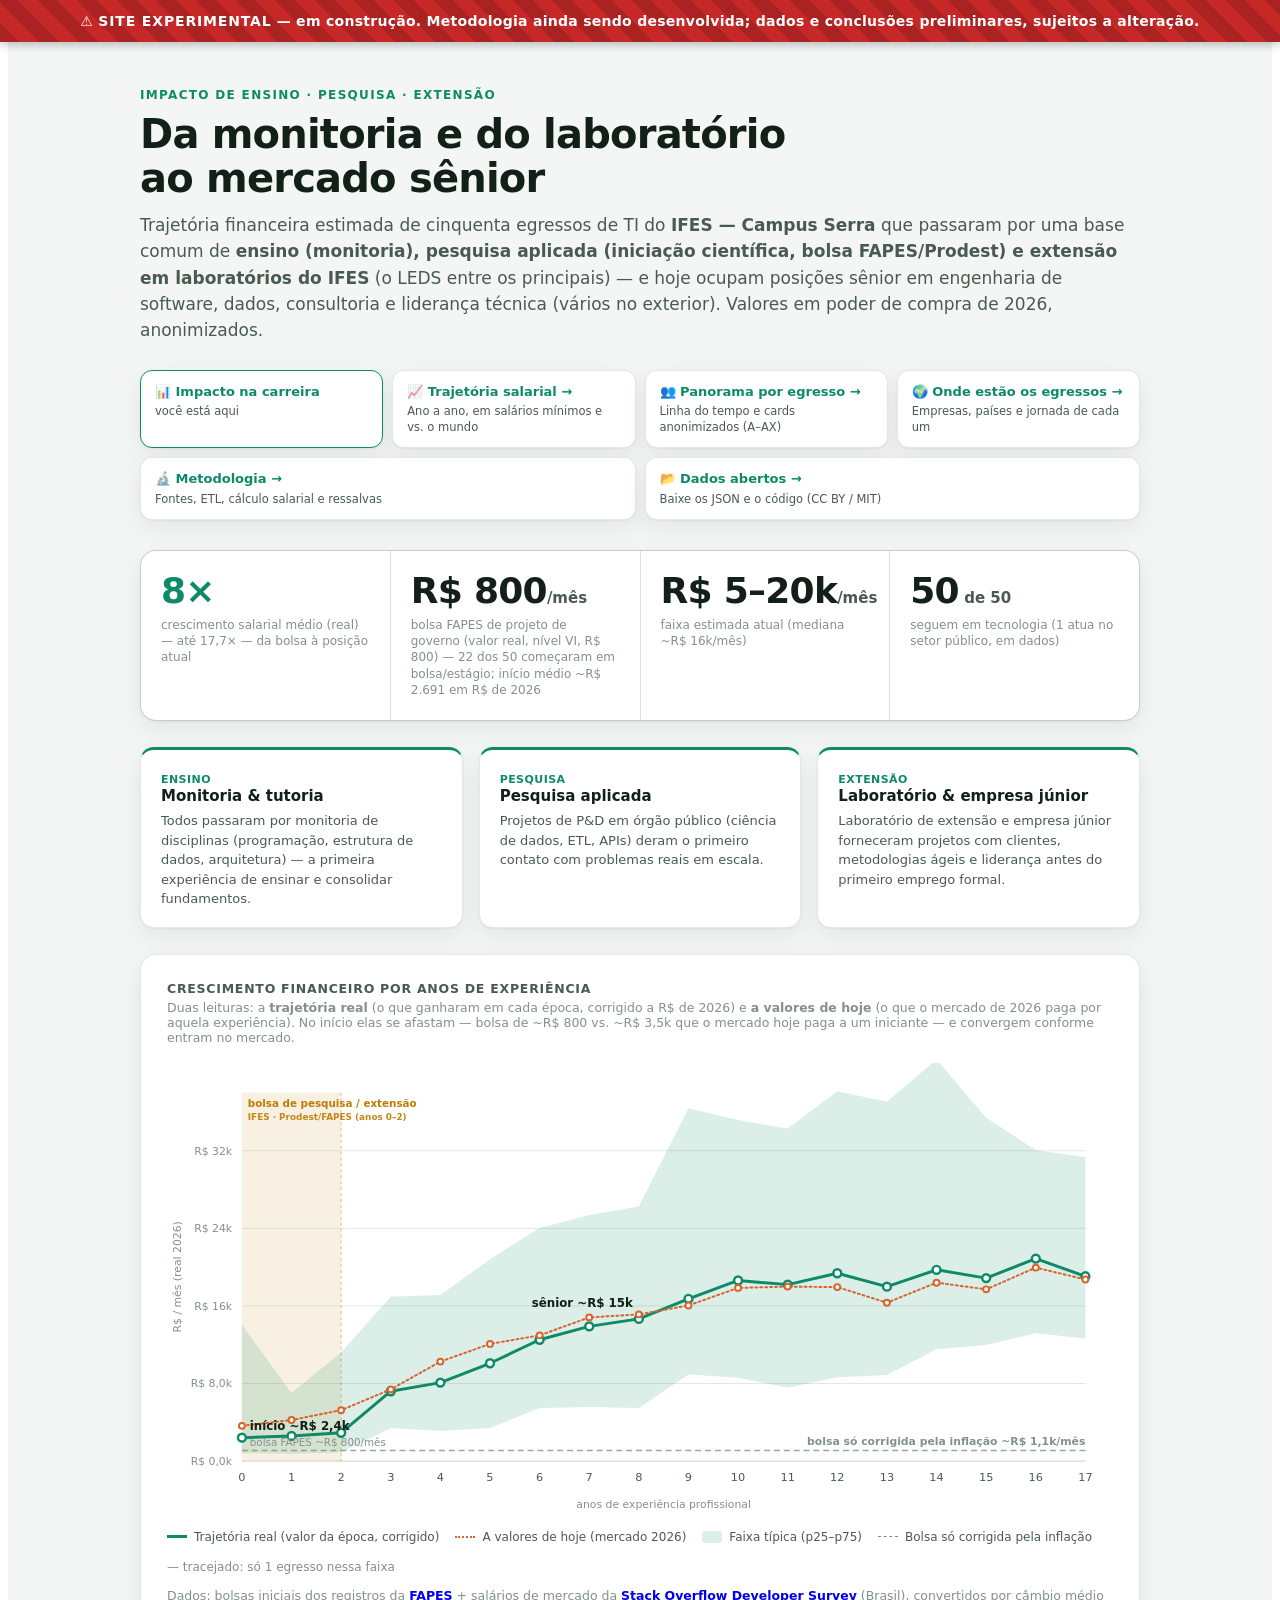
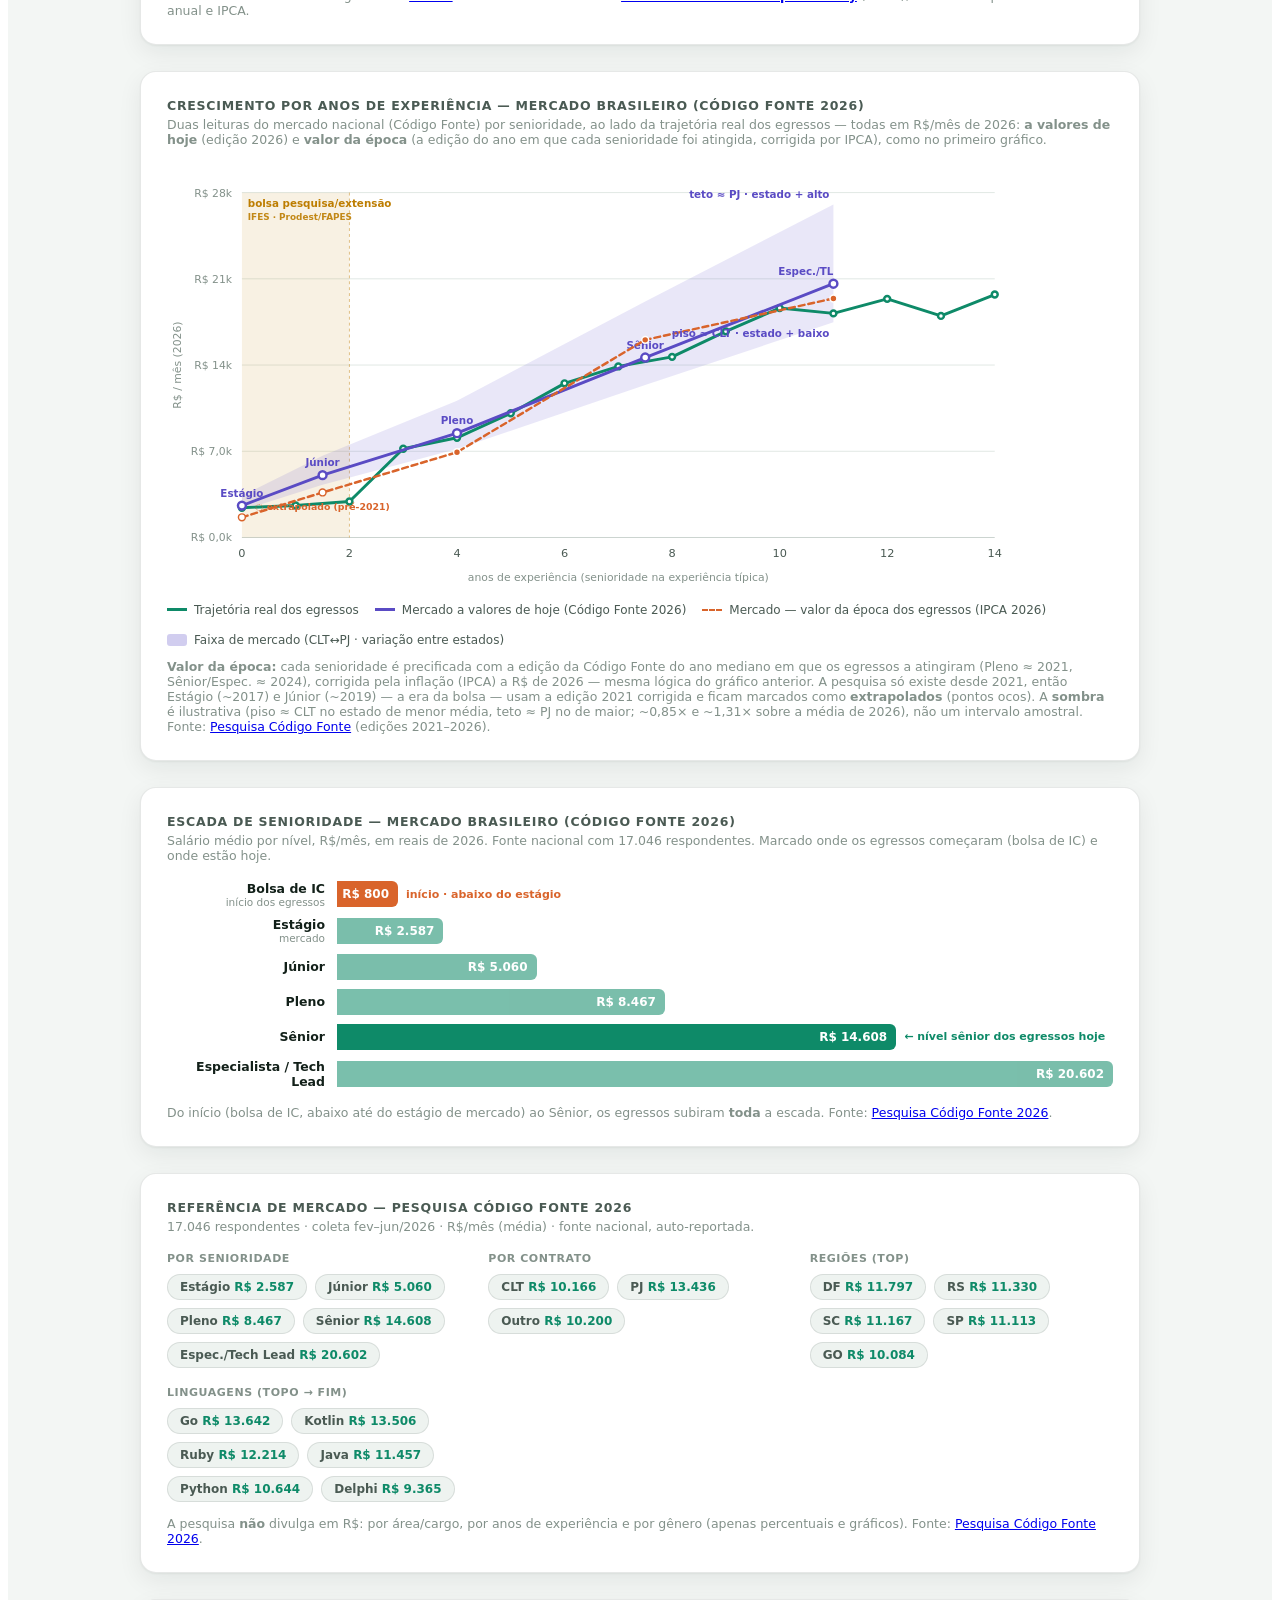
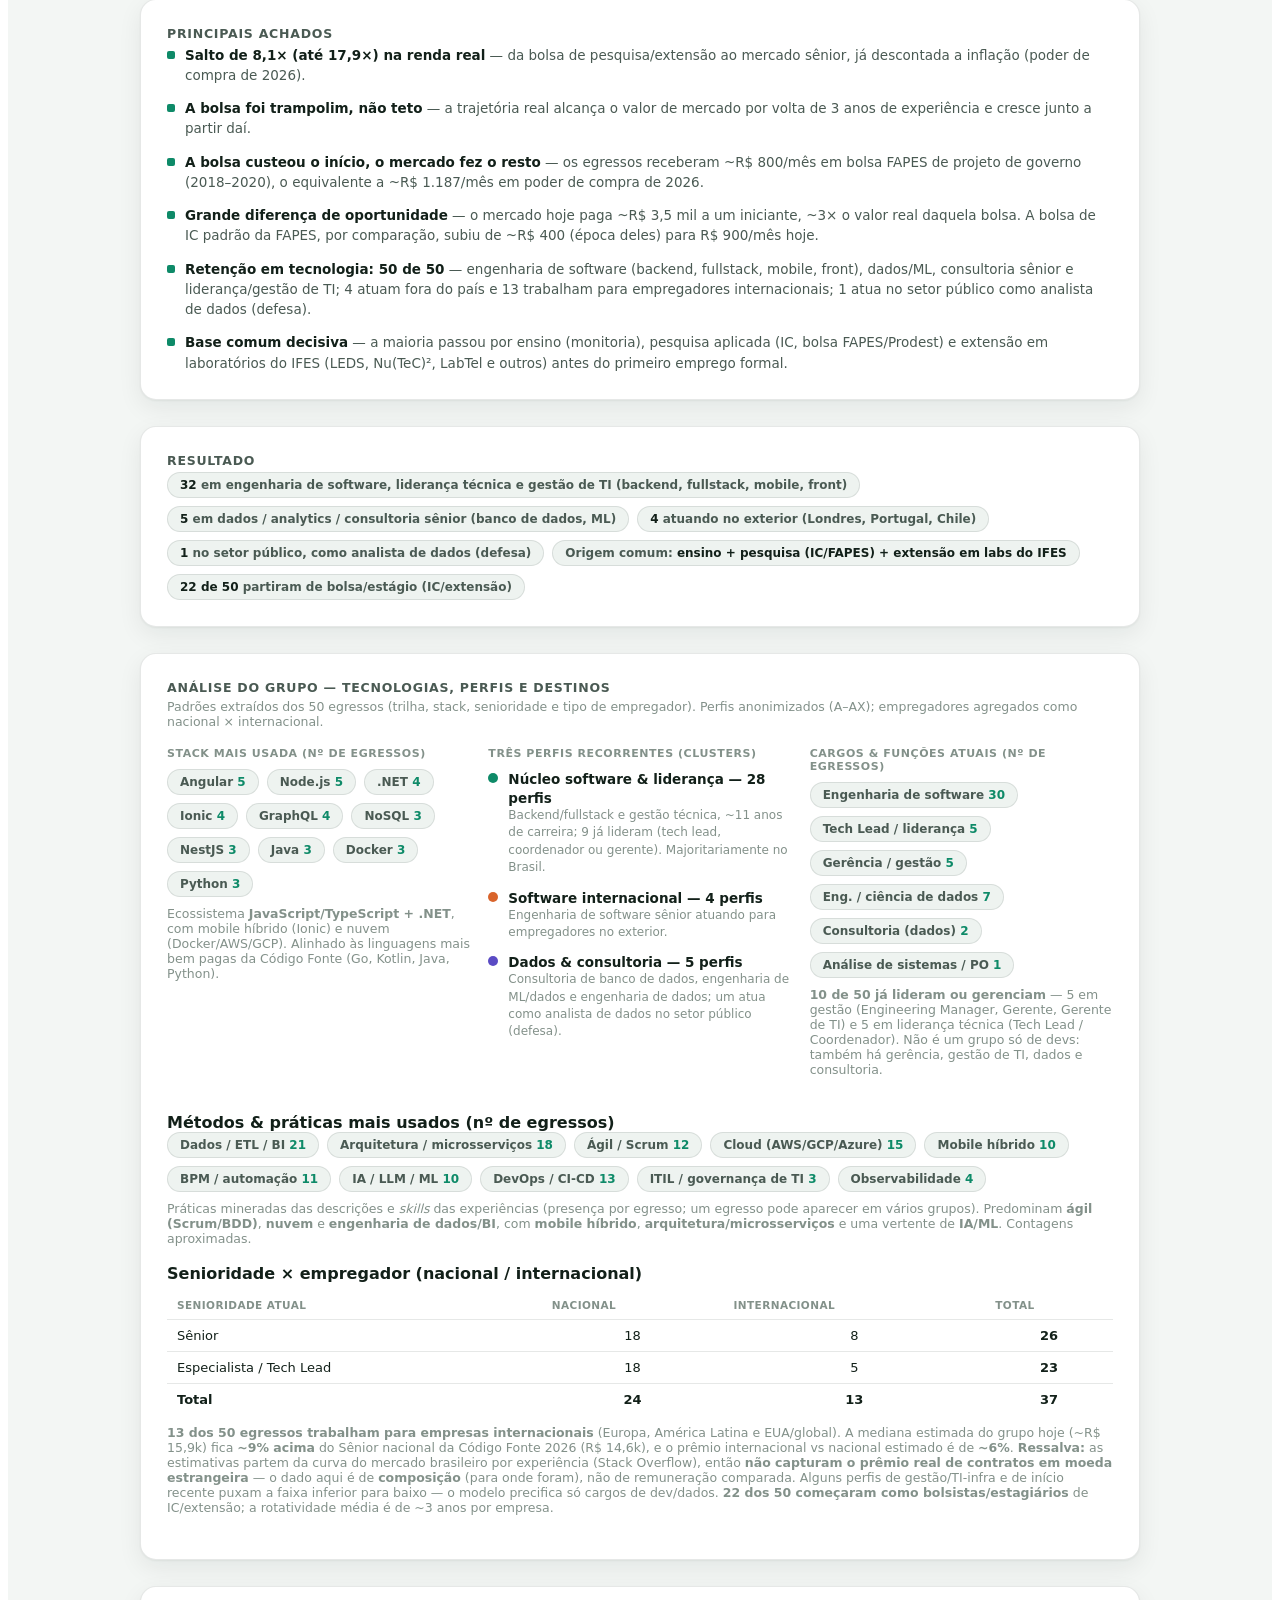
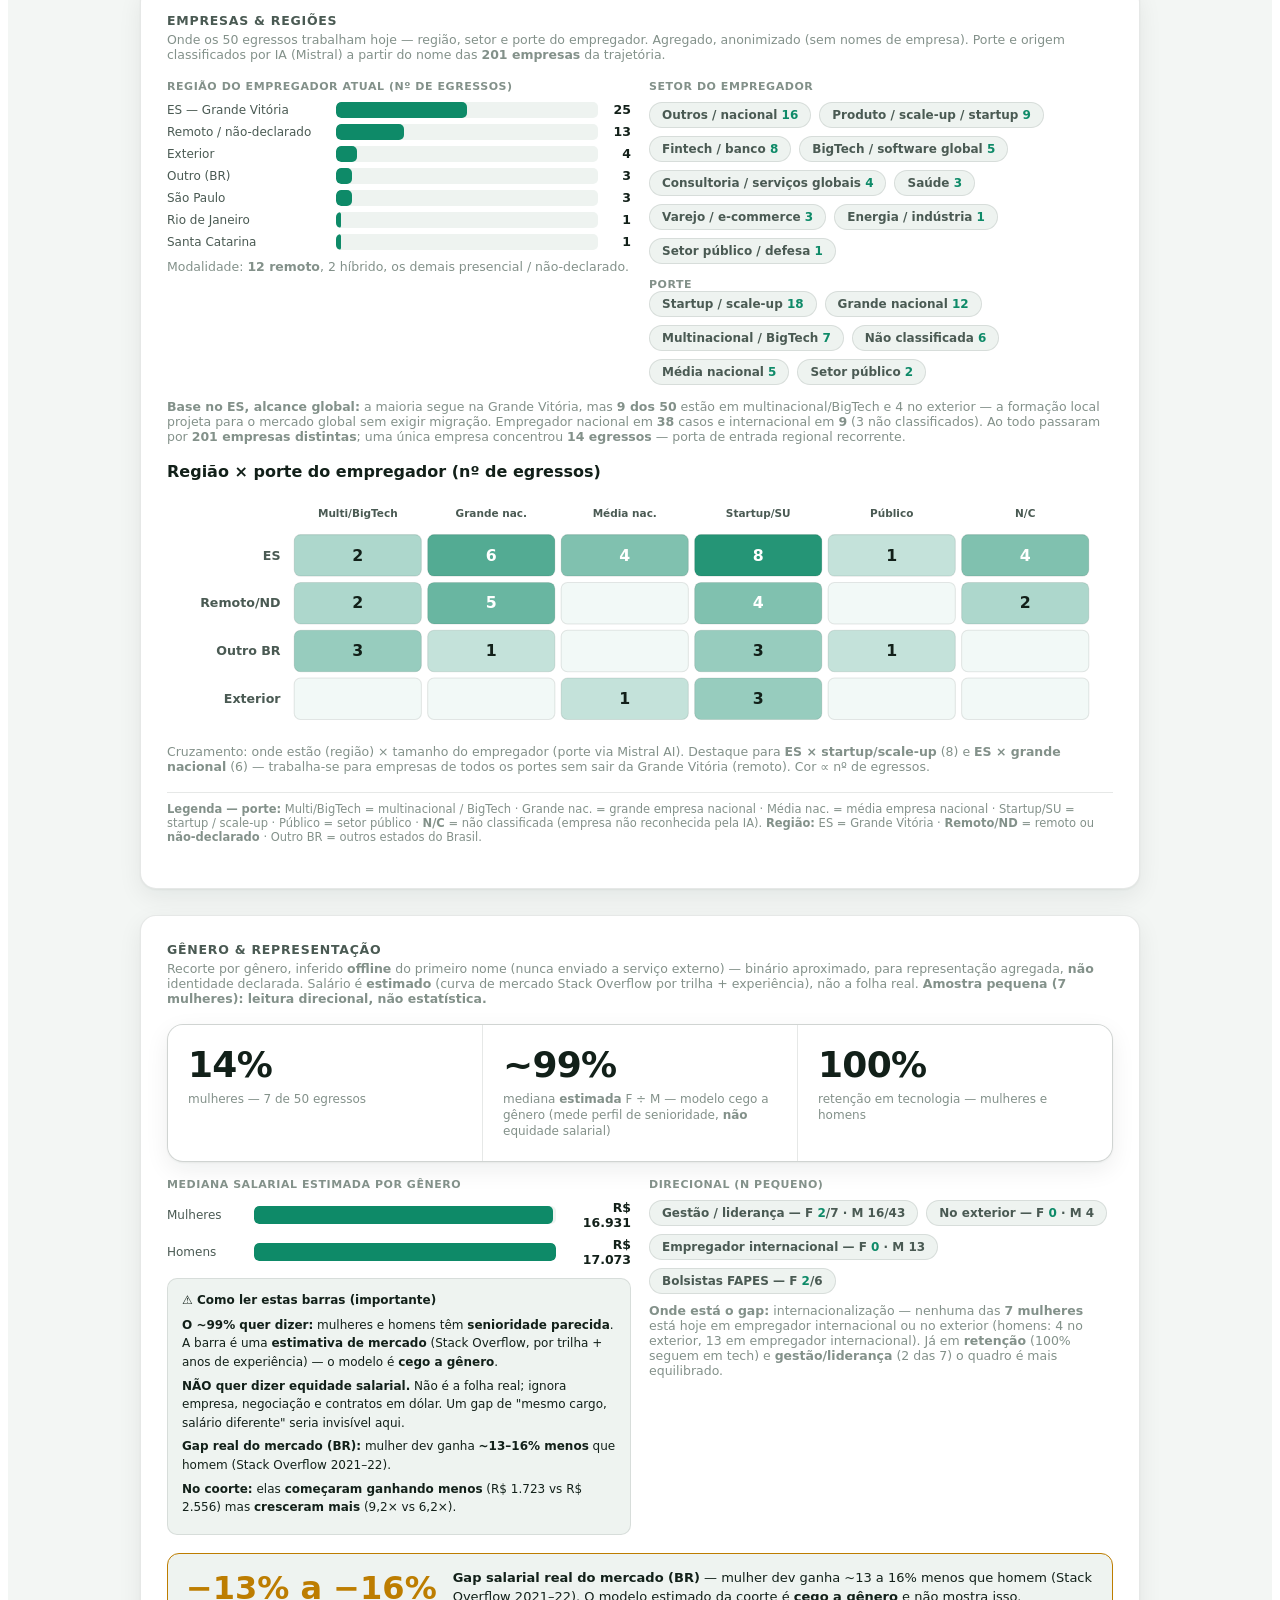
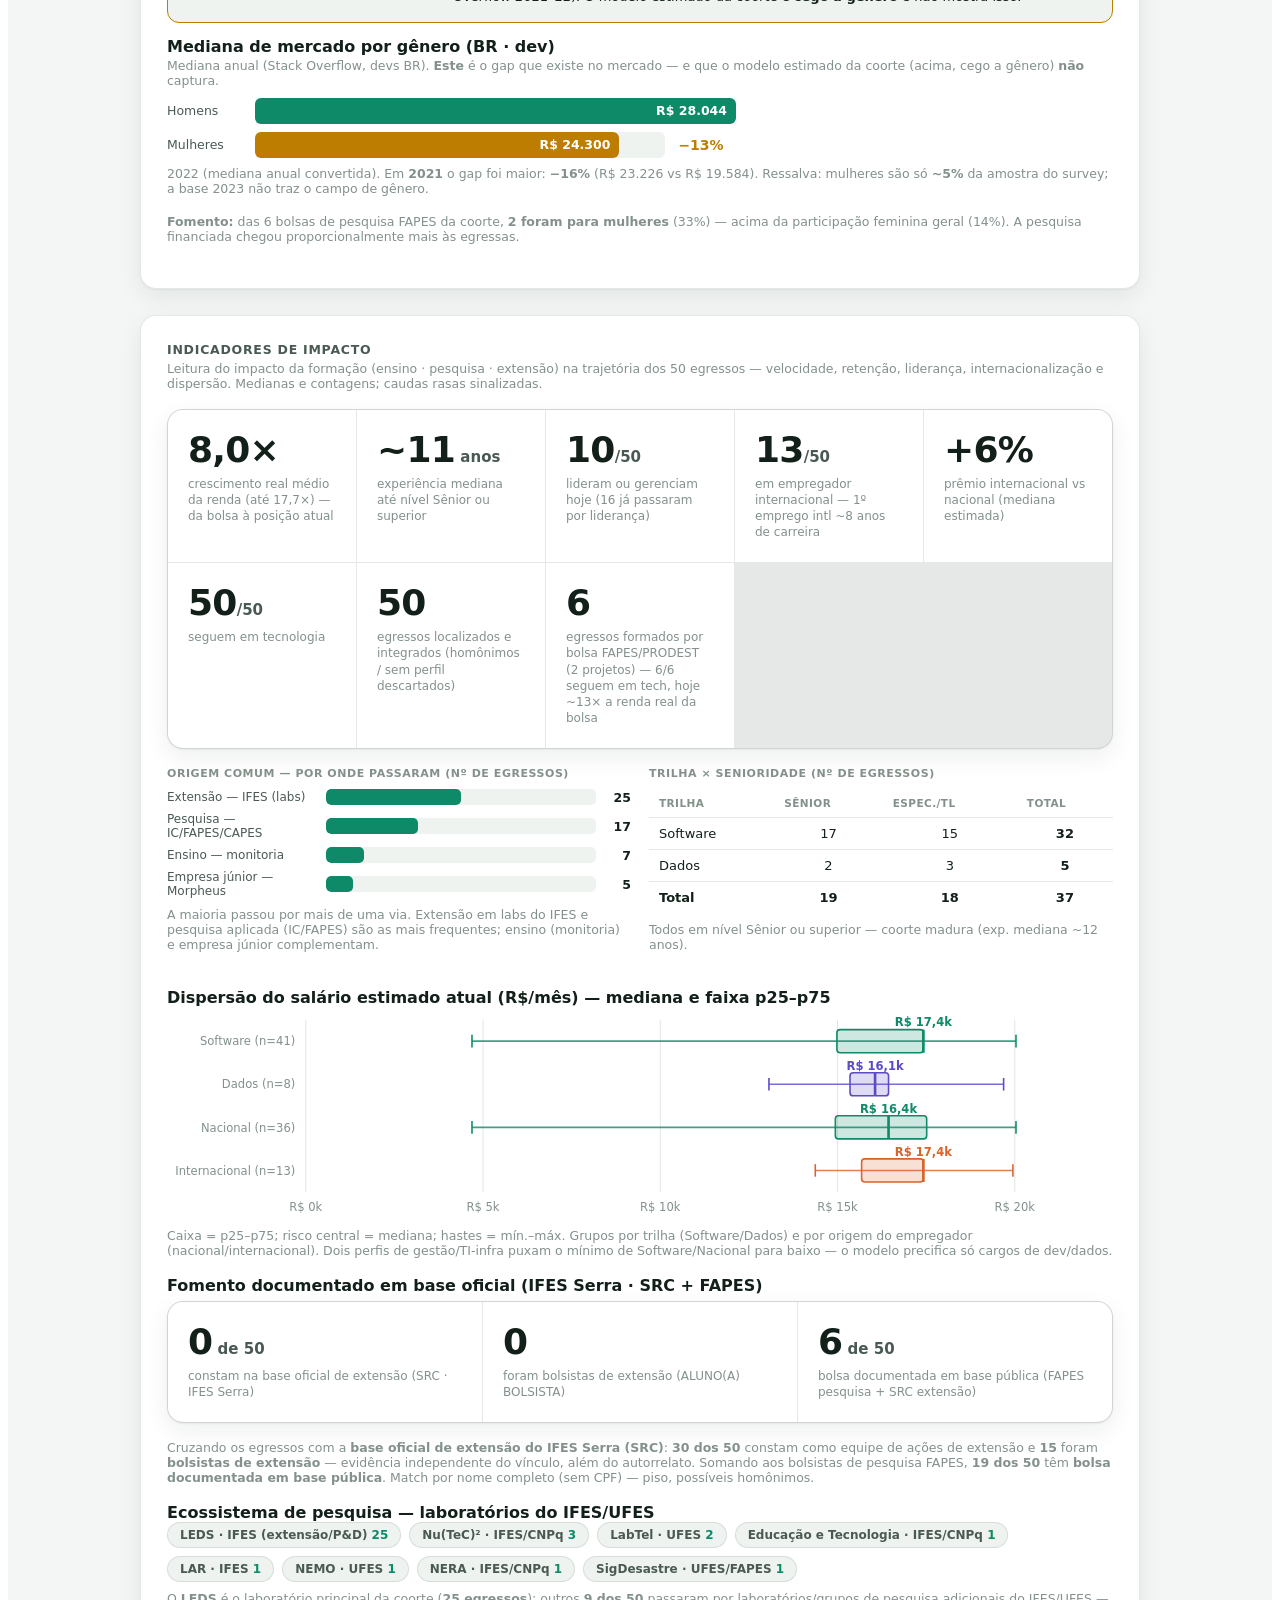
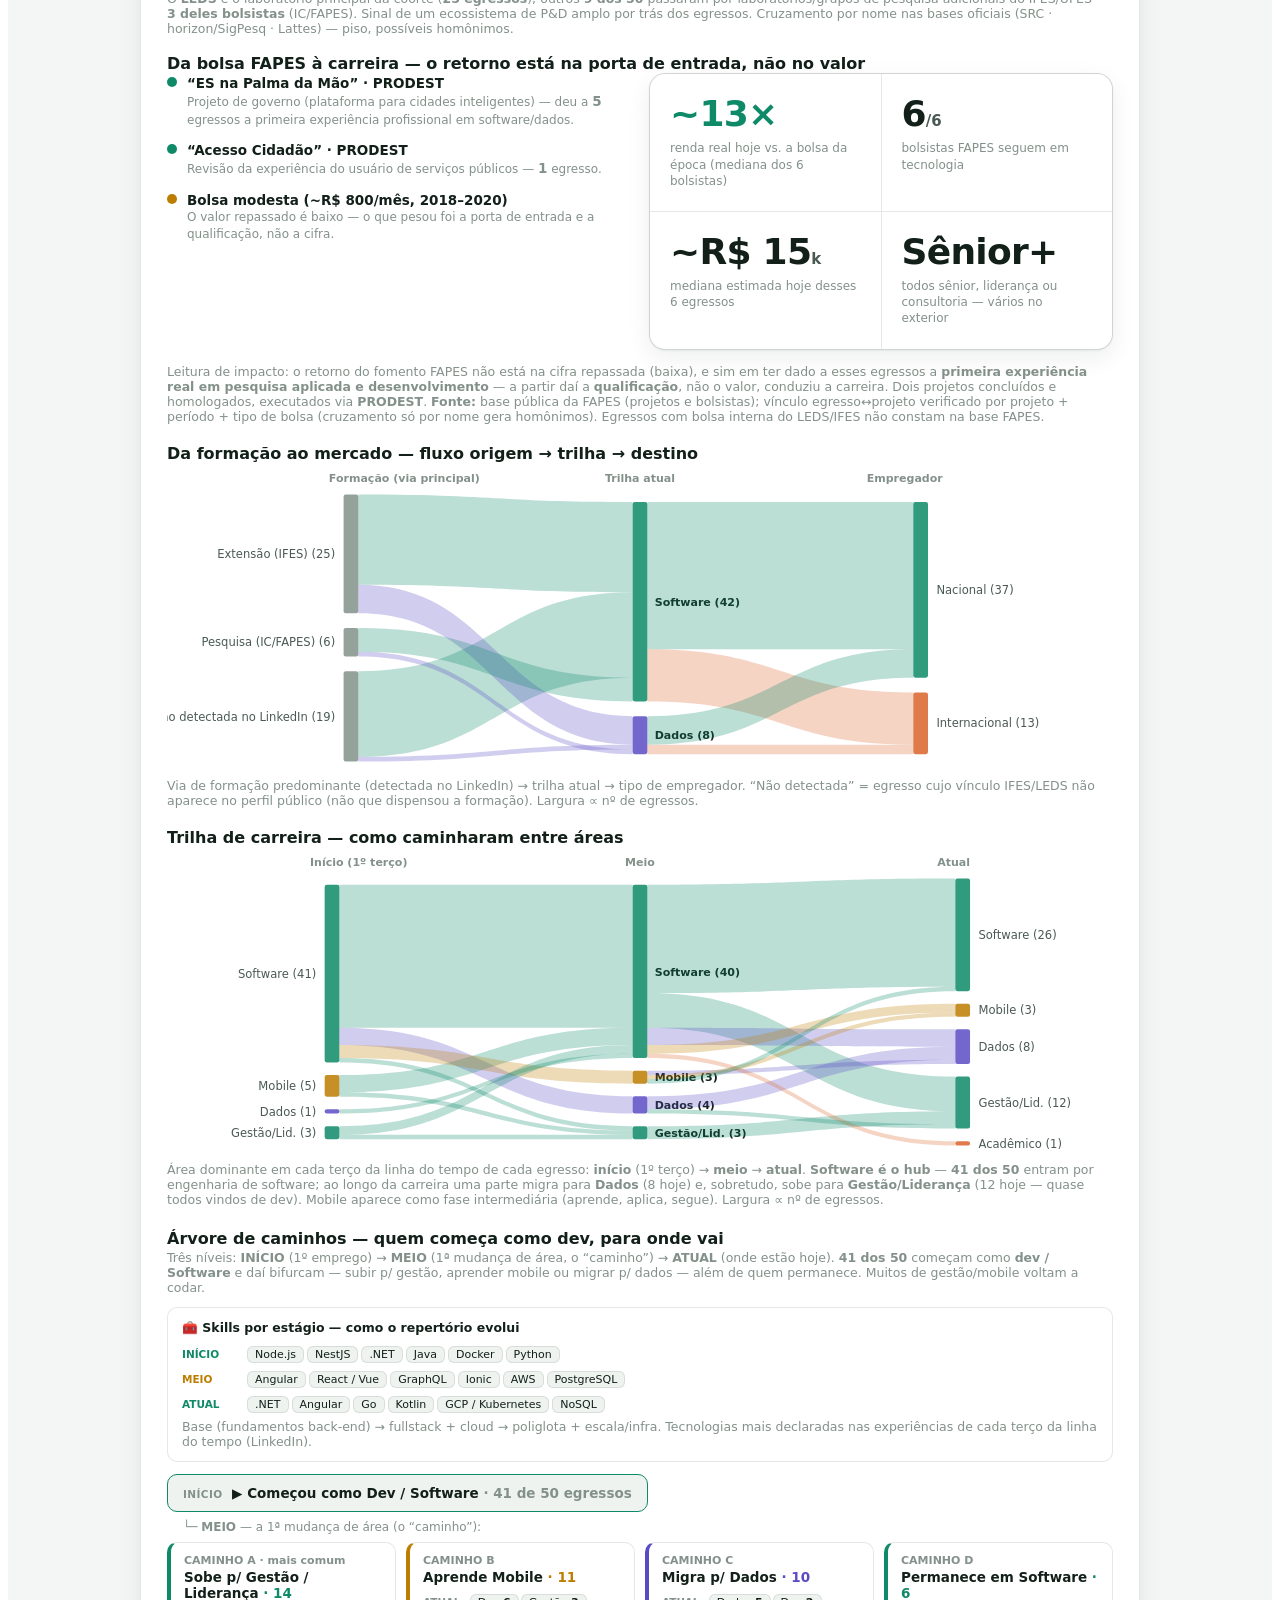
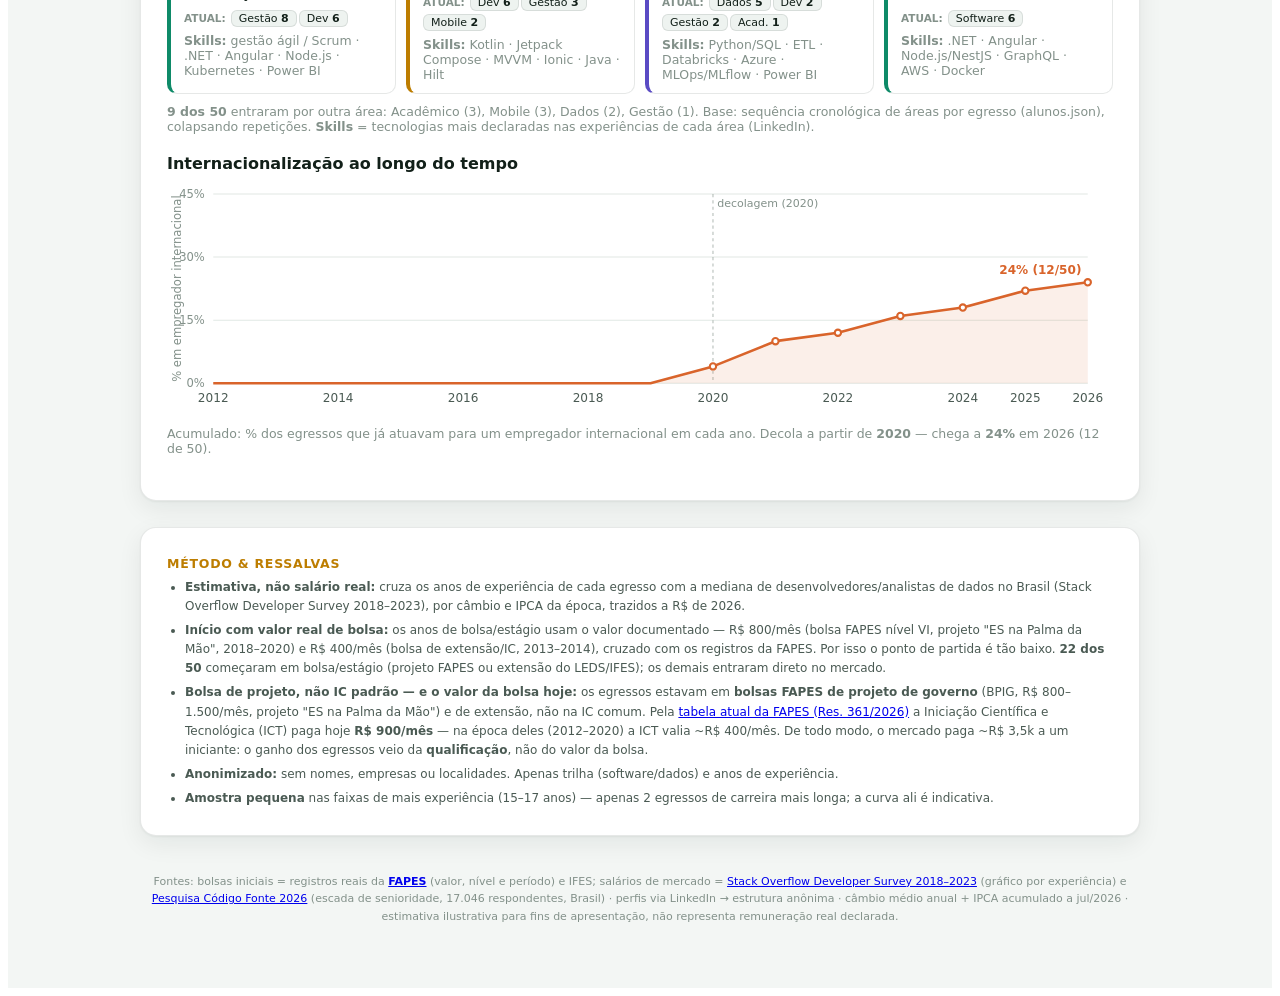
==== index.html @ ac62e440 "site: trajetória salarial em salários mínimos e comparação mundial Nova página trajetoria_salarial.h" ====
<!doctype html>
<html lang="pt-BR">
<head>
<meta charset="utf-8">
<meta name="viewport" content="width=device-width, initial-scale=1">
<title>Impacto na carreira — visão executiva</title>
<style>
  .root{
    color-scheme:light;
    --plane:#f3f6f4; --surface:#ffffff; --surface-2:#eef3f0;
    --ink:#122019; --ink-2:#4a5a53; --muted:#83918a;
    --line:#e1e8e4; --border:rgba(18,32,25,.10);
    --accent:#0e8a68; --accent-2:#0b6e53;
    --band:rgba(14,138,104,.15); --band-thin:rgba(14,138,104,.07);
    --amber:#bd7d00; --data:#5a4bc4; --sw:#0e8a68; --pv:#d9642b; --bolsa:rgba(189,125,0,.11);
    --shadow:0 1px 2px rgba(18,32,25,.05),0 8px 24px rgba(18,32,25,.07);
    background:var(--plane); color:var(--ink);
    font-family:system-ui,-apple-system,"Segoe UI",sans-serif; -webkit-font-smoothing:antialiased;
    min-height:100%; padding:16px 13px; box-sizing:border-box;
  }
  @media (prefers-color-scheme:dark){ :root:where(:not([data-theme="light"])) .root{
    color-scheme:dark; --plane:#0a0e0c; --surface:#141a17; --surface-2:#1d2521;
    --ink:#eef3f0; --ink-2:#aebab4; --muted:#7a877f; --line:#242c28; --border:rgba(255,255,255,.10);
    --accent:#2fbc90; --accent-2:#37c99b; --band:rgba(47,188,144,.20); --band-thin:rgba(47,188,144,.08);
    --amber:#dda52f; --data:#9285ea; --sw:#2fbc90; --pv:#ef7d42; --bolsa:rgba(221,165,47,.15);
    --shadow:0 1px 2px rgba(0,0,0,.4),0 10px 30px rgba(0,0,0,.5);
  }}
  :root[data-theme="dark"] .root{
    color-scheme:dark; --plane:#0a0e0c; --surface:#141a17; --surface-2:#1d2521;
    --ink:#eef3f0; --ink-2:#aebab4; --muted:#7a877f; --line:#242c28; --border:rgba(255,255,255,.10);
    --accent:#2fbc90; --accent-2:#37c99b; --band:rgba(47,188,144,.20); --band-thin:rgba(47,188,144,.08);
    --amber:#dda52f; --data:#9285ea; --sw:#2fbc90; --pv:#ef7d42; --bolsa:rgba(221,165,47,.15); --shadow:0 1px 2px rgba(0,0,0,.4),0 10px 30px rgba(0,0,0,.5);
  }

  /* mobile-first: base = telas pequenas; min-width escala p/ cima */
  .wrap{ max-width:1000px; margin:0 auto; display:flex; flex-direction:column; gap:18px; }
  .eyebrow{ font-size:12px; font-weight:700; letter-spacing:.11em; text-transform:uppercase; color:var(--accent); margin:0 0 10px; }
  h1{ font-size:clamp(23px,4.2vw,40px); line-height:1.1; margin:0 0 12px; font-weight:750; letter-spacing:-.02em; text-wrap:balance; }
  .lede{ font-size:clamp(15px,1.7vw,17px); line-height:1.55; color:var(--ink-2); margin:0; max-width:none; }

  .hero-kpi{ display:grid; grid-template-columns:repeat(2,1fr); gap:1px; background:var(--border); border:1px solid var(--border); border-radius:16px; overflow:hidden; box-shadow:var(--shadow); }
  .hk{ background:var(--surface); padding:16px 15px; }
  .hk .v{ font-size:clamp(24px,3.6vw,36px); font-weight:780; letter-spacing:-.02em; line-height:1; font-variant-numeric:tabular-nums; white-space:nowrap; }
  .hk .v.big{ color:var(--accent); }
  .hk .v small{ font-size:15px; font-weight:600; color:var(--ink-2); letter-spacing:0; }
  .hk .k{ font-size:12px; color:var(--muted); margin-top:8px; line-height:1.35; }

  .card{ background:var(--surface); border:1px solid var(--border); border-radius:16px; box-shadow:var(--shadow); padding:clamp(18px,2.6vw,26px); }
  .card h2{ font-size:12.5px; letter-spacing:.06em; text-transform:uppercase; color:var(--ink-2); margin:0 0 4px; font-weight:700; }
  .card .hint{ font-size:12.5px; color:var(--muted); margin:0 0 18px; }

  .pillars{ display:grid; grid-template-columns:repeat(auto-fit,minmax(220px,1fr)); gap:16px; }
  .pillar{ background:var(--surface); border:1px solid var(--border); border-radius:14px; padding:18px 20px; box-shadow:var(--shadow); border-top:3px solid var(--accent); }
  .pillar h3{ margin:0 0 6px; font-size:15px; font-weight:720; }
  .pillar p{ margin:0; font-size:13px; line-height:1.5; color:var(--ink-2); }
  .pillar .tag{ font-size:11px; font-weight:600; color:var(--accent); letter-spacing:.04em; text-transform:uppercase; }

  .chart-scroll{ overflow-x:auto; }
  svg{ display:block; width:100%; height:auto; min-width:560px; }
  text{ font-family:system-ui,-apple-system,"Segoe UI",sans-serif; }
  .tick{ fill:var(--muted); font-size:11px; font-variant-numeric:tabular-nums; }
  .gridline{ stroke:var(--line); stroke-width:1; }
  .baseline{ stroke:var(--border); stroke-width:1; }
  .band{ fill:var(--band); }
  .band-thin{ fill:var(--band-thin); }
  .mline{ fill:none; stroke:var(--accent); stroke-width:3; stroke-linejoin:round; stroke-linecap:round; }
  .mline-thin{ fill:none; stroke:var(--accent); stroke-width:2.5; stroke-dasharray:5 4; stroke-linejoin:round; }
  .mdot{ fill:var(--surface); stroke:var(--accent); stroke-width:2.5; }
  .pvline{ fill:none; stroke:var(--pv); stroke-width:2; stroke-dasharray:2 3; stroke-linejoin:round; stroke-linecap:round; }
  .pvdot{ fill:var(--surface); stroke:var(--pv); stroke-width:2; }
  .refline{ fill:none; stroke:var(--muted); stroke-width:1.5; stroke-dasharray:6 4; opacity:.8; }
  .reflab{ fill:var(--muted); font-size:11px; font-weight:600; }
  .cfband{ fill:var(--data); opacity:.13; }
  .sw-cfband{ width:20px; height:12px; border-radius:3px; background:var(--data); opacity:.28; }
  .cfline{ fill:none; stroke:var(--data); stroke-width:3; stroke-linejoin:round; stroke-linecap:round; }
  .cfdot{ fill:var(--surface); stroke:var(--data); stroke-width:2.5; }
  .cflab{ fill:var(--data); font-size:10.5px; font-weight:700; }
  .sw-cf{ width:20px; height:0; border-top:3px solid var(--data); }
  .epline{ fill:none; stroke:var(--pv); stroke-width:2.5; stroke-dasharray:6 4; stroke-linejoin:round; stroke-linecap:round; }
  .epdot{ fill:var(--pv); stroke:var(--surface); stroke-width:1.5; }
  .epdot-ex{ fill:var(--surface); stroke:var(--pv); stroke-width:1.5; }
  .eplab{ fill:var(--pv); font-size:9.5px; font-weight:700; }
  .sw-ep{ width:20px; height:0; border-top:2.5px dashed var(--pv); }
  .atable{ width:100%; border-collapse:collapse; font-size:13px; margin-top:8px; }
  .atable th,.atable td{ text-align:left; padding:8px 10px; border-bottom:1px solid var(--border); }
  .atable th{ color:var(--muted); font-weight:700; font-size:10.5px; text-transform:uppercase; letter-spacing:.04em; }
  .atable td.n{ text-align:center; font-variant-numeric:tabular-nums; }
  .atable td.tot{ font-weight:700; }
  .atable tr:last-child td{ border-bottom:none; }
  .clist{ list-style:none; margin:0; padding:0; display:flex; flex-direction:column; gap:11px; }
  .clist li{ display:flex; gap:10px; align-items:flex-start; }
  .cdot{ flex:none; width:10px; height:10px; border-radius:50%; margin-top:4px; }
  .clist b{ font-size:13.5px; } .clist small{ color:var(--muted); display:block; font-size:12px; line-height:1.45; }
  .cf-grid{ display:grid; grid-template-columns:repeat(auto-fit,minmax(230px,1fr)); gap:18px; margin-bottom:14px; }
  .cf-grid h4{ font-size:11px; text-transform:uppercase; letter-spacing:.05em; color:var(--muted); margin:0 0 9px; font-weight:700; }
  .chip.num b{ color:var(--accent); }
  .anno{ fill:var(--ink); font-size:12px; font-weight:680; }
  .anno-sub{ fill:var(--muted); font-size:10.5px; }
  .bolsaband{ fill:var(--bolsa); }
  .bolsaedge{ fill:none; stroke:var(--amber); stroke-width:1; stroke-dasharray:3 3; opacity:.45; }
  .bolsalab{ fill:var(--amber); font-size:10.5px; font-weight:700; }
  .bolsalab-sub{ fill:var(--amber); font-size:9px; font-weight:600; opacity:.9; }
  .xlab{ fill:var(--ink-2); font-size:11.5px; font-variant-numeric:tabular-nums; }
  .axtitle{ fill:var(--muted); font-size:11px; }

  /* dumbbell */
  .db{ display:flex; flex-direction:column; gap:2px; }
  .db-row{ display:grid; grid-template-columns:92px 1fr 56px; align-items:center; gap:10px; padding:9px 0; border-bottom:1px solid var(--line); }
  .db-row:last-child{ border-bottom:none; }
  .db-lab{ font-size:13px; font-weight:650; }
  .db-lab small{ display:block; font-size:11px; font-weight:500; color:var(--muted); }
  .db-track{ position:relative; height:20px; }
  .db-line{ position:absolute; top:9px; height:3px; border-radius:2px; background:linear-gradient(90deg,var(--muted),var(--dbc)); opacity:.5; }
  .db-a{ position:absolute; top:4px; width:11px; height:11px; border-radius:50%; background:var(--surface); border:2px solid var(--muted); transform:translateX(-50%); }
  .db-b{ position:absolute; top:3px; width:13px; height:13px; border-radius:50%; background:var(--dbc); box-shadow:0 0 0 2px var(--surface); transform:translateX(-50%); }
  .db-mult{ font-size:14px; font-weight:750; text-align:right; color:var(--accent); font-variant-numeric:tabular-nums; }
  .db-scale{ display:grid; grid-template-columns:92px 1fr 56px; gap:10px; margin-top:6px; }
  .db-ticks{ position:relative; height:14px; }
  .db-tk{ position:absolute; transform:translateX(-50%); font-size:10px; color:var(--muted); font-variant-numeric:tabular-nums; }

  .chips{ display:flex; flex-wrap:wrap; gap:8px; }
  .chip{ font-size:12px; font-weight:600; padding:5px 12px; border-radius:999px; background:var(--surface-2); color:var(--ink-2); border:1px solid var(--border); }
  .chip b{ color:var(--ink); }
  .finds{ display:grid; gap:13px; margin:0; padding:0; }
  .finds li{ list-style:none; padding-left:18px; position:relative; font-size:13.5px; line-height:1.5; color:var(--ink-2); }
  .finds li:before{ content:""; position:absolute; left:0; top:6px; width:8px; height:8px; border-radius:2px; background:var(--accent); }
  .finds li b{ color:var(--ink); }
  .ladder{ display:flex; flex-direction:column; gap:9px; }
  .lad-row{ display:grid; grid-template-columns:104px 1fr; align-items:center; gap:10px; }
  .lad-name{ font-size:12.5px; font-weight:650; text-align:right; line-height:1.2; }
  .lad-name small{ display:block; font-weight:500; color:var(--muted); font-size:10.5px; }
  .lad-track{ display:flex; align-items:center; gap:8px; }
  .lad-bar{ height:26px; border-radius:0 6px 6px 0; background:var(--sw); opacity:.55; display:flex; align-items:center; justify-content:flex-end; padding-right:9px; color:#fff; font-size:12px; font-weight:700; font-variant-numeric:tabular-nums; min-width:52px; white-space:nowrap; }
  .lad-row.hl .lad-bar{ opacity:1; }
  .lad-row.start .lad-bar{ background:var(--pv); opacity:1; }
  .lad-tag{ font-size:11px; font-weight:700; color:var(--accent); white-space:nowrap; }
  .lad-tag.s{ color:var(--pv); }

  .notes{ font-size:12px; line-height:1.6; color:var(--ink-2); }
  .notes h2{ color:var(--amber); }
  .notes ul{ margin:0; padding-left:18px; display:flex; flex-direction:column; gap:5px; }
  .foot{ font-size:11px; color:var(--muted); text-align:center; line-height:1.6; }
  .legend{ display:flex; flex-wrap:wrap; gap:16px; font-size:12px; color:var(--ink-2); margin-top:14px; }
  .legend span{ display:inline-flex; align-items:center; gap:7px; }
  .sw-band{ width:20px; height:12px; border-radius:3px; background:var(--band); }
  .sw-line{ width:20px; height:0; border-top:3px solid var(--accent); }
  .sw-pv{ width:20px; height:0; border-top:2px dotted var(--pv); }
  .sw-ref{ width:20px; height:0; border-top:1.5px dashed var(--muted); }

  /* enhancement: telas médias/grandes restauram o layout desktop */
  @media (min-width:560px){
    .hero-kpi{ grid-template-columns:repeat(auto-fit,minmax(170px,1fr)); }
    .hk{ padding:22px 20px; }
    .db-row,.db-scale{ grid-template-columns:118px 1fr 74px; gap:12px; }
    .lad-row{ grid-template-columns:158px 1fr; gap:12px; }
  }
  @media (min-width:600px){
    .root{ padding:32px 26px; }
    .wrap{ gap:26px; }
  }
  @media (min-width:960px){ .root{ padding:52px; } }
</style>
<style>
.exp-banner{position:fixed;top:0;left:0;right:0;z-index:99999;background:#c62828;color:#fff;
  font:600 14px/1.45 system-ui,-apple-system,"Segoe UI",sans-serif;text-align:center;
  padding:11px 18px;letter-spacing:.02em;box-shadow:0 2px 10px rgba(0,0,0,.28);
  background-image:repeating-linear-gradient(45deg,rgba(0,0,0,.14) 0 14px,transparent 14px 28px)}
.exp-banner strong{font-weight:800;letter-spacing:.06em}
.root,.viz-root{padding-top:clamp(64px,7vw,80px)!important}
@media(max-width:640px){.exp-banner{font-size:12px;padding:9px 12px}}
</style>

<div class="exp-banner" role="alert">
  ⚠️ <strong>SITE EXPERIMENTAL</strong> — em construção. Metodologia ainda sendo desenvolvida; dados e conclusões preliminares, sujeitos a alteração.
</div>

<div class="root">
  <div class="wrap">
    <header>
      <p class="eyebrow">Impacto de ensino · pesquisa · extensão</p>
      <h1>Da monitoria e do laboratório ao mercado sênior</h1>
      <p class="lede">Trajetória financeira estimada de cinquenta egressos de TI do <b>IFES — Campus Serra</b> que passaram por uma base comum de <b>ensino (monitoria), pesquisa aplicada (iniciação científica, bolsa FAPES/Prodest) e extensão em laboratórios do IFES</b> (o LEDS entre os principais) — e hoje ocupam posições sênior em engenharia de software, dados, consultoria e liderança técnica (vários no exterior). Valores em poder de compra de 2026, anonimizados.</p>
    </header>


    <nav aria-label="Seções do relatório" style="display:flex;flex-wrap:wrap;gap:9px;margin:0 0 4px">
      <span style="flex:1 1 210px;text-decoration:none;background:var(--surface,#fff);border:1px solid var(--border,rgba(0,0,0,.1));border-radius:12px;padding:12px 14px;box-shadow:var(--shadow,0 1px 2px rgba(0,0,0,.05));font-weight:650;font-size:13px;line-height:1.35;color:var(--accent,#2a78d6);border-width:1.5px;border-color:var(--accent,#2a78d6);cursor:default" aria-current="page">📊 Impacto na carreira<span style="display:block;font-weight:400;color:var(--ink-2,#52565e);font-size:11.5px;margin-top:3px;line-height:1.4">você está aqui</span></span>
      <a href="trajetoria_salarial.html" style="flex:1 1 210px;text-decoration:none;background:var(--surface,#fff);border:1px solid var(--border,rgba(0,0,0,.1));border-radius:12px;padding:12px 14px;box-shadow:var(--shadow,0 1px 2px rgba(0,0,0,.05));font-weight:650;font-size:13px;line-height:1.35;color:var(--accent,#2a78d6)">📈 Trajetória salarial →<span style="display:block;font-weight:400;color:var(--ink-2,#52565e);font-size:11.5px;margin-top:3px;line-height:1.4">Ano a ano, em salários mínimos e vs. o mundo</span></a>
      <a href="dashboard_alunos.html" style="flex:1 1 210px;text-decoration:none;background:var(--surface,#fff);border:1px solid var(--border,rgba(0,0,0,.1));border-radius:12px;padding:12px 14px;box-shadow:var(--shadow,0 1px 2px rgba(0,0,0,.05));font-weight:650;font-size:13px;line-height:1.35;color:var(--accent,#2a78d6)">👥 Panorama por egresso →<span style="display:block;font-weight:400;color:var(--ink-2,#52565e);font-size:11.5px;margin-top:3px;line-height:1.4">Linha do tempo e cards anonimizados (A–AX)</span></a>
      <a href="egressos-carreiras.html" style="flex:1 1 210px;text-decoration:none;background:var(--surface,#fff);border:1px solid var(--border,rgba(0,0,0,.1));border-radius:12px;padding:12px 14px;box-shadow:var(--shadow,0 1px 2px rgba(0,0,0,.05));font-weight:650;font-size:13px;line-height:1.35;color:var(--accent,#2a78d6)">🌍 Onde estão os egressos →<span style="display:block;font-weight:400;color:var(--ink-2,#52565e);font-size:11.5px;margin-top:3px;line-height:1.4">Empresas, países e jornada de cada um</span></a>
      <a href="metodologia.html" style="flex:1 1 210px;text-decoration:none;background:var(--surface,#fff);border:1px solid var(--border,rgba(0,0,0,.1));border-radius:12px;padding:12px 14px;box-shadow:var(--shadow,0 1px 2px rgba(0,0,0,.05));font-weight:650;font-size:13px;line-height:1.35;color:var(--accent,#2a78d6)">🔬 Metodologia →<span style="display:block;font-weight:400;color:var(--ink-2,#52565e);font-size:11.5px;margin-top:3px;line-height:1.4">Fontes, ETL, cálculo salarial e ressalvas</span></a>
      <a href="dados-abertos.html" style="flex:1 1 210px;text-decoration:none;background:var(--surface,#fff);border:1px solid var(--border,rgba(0,0,0,.1));border-radius:12px;padding:12px 14px;box-shadow:var(--shadow,0 1px 2px rgba(0,0,0,.05));font-weight:650;font-size:13px;line-height:1.35;color:var(--accent,#2a78d6)">📂 Dados abertos →<span style="display:block;font-weight:400;color:var(--ink-2,#52565e);font-size:11.5px;margin-top:3px;line-height:1.4">Baixe os JSON e o código (CC BY / MIT)</span></a>
    </nav>
    <section class="hero-kpi" id="kpi"></section>

    <section>
      <div class="pillars">
        <div class="pillar"><span class="tag">Ensino</span><h3>Monitoria &amp; tutoria</h3><p>Todos passaram por monitoria de disciplinas (programação, estrutura de dados, arquitetura) — a primeira experiência de ensinar e consolidar fundamentos.</p></div>
        <div class="pillar"><span class="tag">Pesquisa</span><h3>Pesquisa aplicada</h3><p>Projetos de P&amp;D em órgão público (ciência de dados, ETL, APIs) deram o primeiro contato com problemas reais em escala.</p></div>
        <div class="pillar"><span class="tag">Extensão</span><h3>Laboratório &amp; empresa júnior</h3><p>Laboratório de extensão e empresa júnior forneceram projetos com clientes, metodologias ágeis e liderança antes do primeiro emprego formal.</p></div>
      </div>
    </section>

    <section class="card">
      <h2>Crescimento financeiro por anos de experiência</h2>
      <p class="hint">Duas leituras: a <b>trajetória real</b> (o que ganharam em cada época, corrigido a R$ de 2026) e <b>a valores de hoje</b> (o que o mercado de 2026 paga por aquela experiência). No início elas se afastam — bolsa de ~R$ 800 vs. ~R$ 3,5k que o mercado hoje paga a um iniciante — e convergem conforme entram no mercado.</p>
      <div class="chart-scroll"><svg id="chart" viewBox="0 0 960 460" role="img" aria-label="Crescimento salarial estimado por anos de experiência"></svg></div>
      <div class="legend">
        <span><i class="sw-line"></i> Trajetória real (valor da época, corrigido)</span>
        <span><i class="sw-pv"></i> A valores de hoje (mercado 2026)</span>
        <span><i class="sw-band"></i> Faixa típica (p25–p75)</span>
        <span><i class="sw-ref"></i> Bolsa só corrigida pela inflação</span>
        <span style="color:var(--muted)">— tracejado: só 1 egresso nessa faixa</span>
      </div>
      <p class="hint" style="margin:14px 0 0">Dados: bolsas iniciais dos registros da <a href="https://fapes.es.gov.br/fapes-reajusta-tabela-de-valores-de-bolsas-e" target="_blank" rel="noopener"><b>FAPES</b></a> + salários de mercado da <a href="https://survey.stackoverflow.co/" target="_blank" rel="noopener"><b>Stack Overflow Developer Survey</b></a> (Brasil), convertidos por câmbio médio anual e IPCA.</p>
    </section>

    <section class="card">
      <h2>Crescimento por anos de experiência — mercado brasileiro (Código Fonte 2026)</h2>
      <p class="hint">Duas leituras do mercado nacional (Código Fonte) por senioridade, ao lado da trajetória real dos egressos — todas em R$/mês de 2026: <b>a valores de hoje</b> (edição 2026) e <b>valor da época</b> (a edição do ano em que cada senioridade foi atingida, corrigida por IPCA), como no primeiro gráfico.</p>
      <div class="chart-scroll"><svg id="chart2" viewBox="0 0 960 430" role="img" aria-label="Crescimento por experiência — Código Fonte"></svg></div>
      <div class="legend">
        <span><i class="sw-line"></i> Trajetória real dos egressos</span>
        <span><i class="sw-cf"></i> Mercado a valores de hoje (Código Fonte 2026)</span>
        <span><i class="sw-ep"></i> Mercado — valor da época dos egressos (IPCA 2026)</span>
        <span><i class="sw-cfband"></i> Faixa de mercado (CLT↔PJ · variação entre estados)</span>
      </div>
      <p class="hint" style="margin:12px 0 0"><b>Valor da época:</b> cada senioridade é precificada com a edição da Código Fonte do ano mediano em que os egressos a atingiram (Pleno ≈ 2021, Sênior/Espec. ≈ 2024), corrigida pela inflação (IPCA) a R$ de 2026 — mesma lógica do gráfico anterior. A pesquisa só existe desde 2021, então Estágio (~2017) e Júnior (~2019) — a era da bolsa — usam a edição 2021 corrigida e ficam marcados como <b>extrapolados</b> (pontos ocos). A <b>sombra</b> é ilustrativa (piso ≈ CLT no estado de menor média, teto ≈ PJ no de maior; ~0,85× e ~1,31× sobre a média de 2026), não um intervalo amostral. Fonte: <a href="https://pesquisa.codigofonte.com.br" target="_blank" rel="noopener">Pesquisa Código Fonte</a> (edições 2021–2026).</p>
    </section>

    <section class="card">
      <h2>Escada de senioridade — mercado brasileiro (Código Fonte 2026)</h2>
      <p class="hint">Salário médio por nível, R$/mês, em reais de 2026. Fonte nacional com 17.046 respondentes. Marcado onde os egressos começaram (bolsa de IC) e onde estão hoje.</p>
      <div class="ladder" id="ladder"></div>
      <p class="hint" style="margin:16px 0 0">Do início (bolsa de IC, abaixo até do estágio de mercado) ao Sênior, os egressos subiram <b>toda</b> a escada. Fonte: <a href="https://pesquisa.codigofonte.com.br/2026" target="_blank" rel="noopener">Pesquisa Código Fonte 2026</a>.</p>
    </section>

    <section class="card">
      <h2>Referência de mercado — Pesquisa Código Fonte 2026</h2>
      <p class="hint">17.046 respondentes · coleta fev–jun/2026 · R$/mês (média) · fonte nacional, auto-reportada.</p>
      <div class="cf-grid">
        <div>
          <h4>Por senioridade</h4>
          <div class="chips">
            <span class="chip num">Estágio <b>R$ 2.587</b></span>
            <span class="chip num">Júnior <b>R$ 5.060</b></span>
            <span class="chip num">Pleno <b>R$ 8.467</b></span>
            <span class="chip num">Sênior <b>R$ 14.608</b></span>
            <span class="chip num">Espec./Tech Lead <b>R$ 20.602</b></span>
          </div>
        </div>
        <div>
          <h4>Por contrato</h4>
          <div class="chips">
            <span class="chip num">CLT <b>R$ 10.166</b></span>
            <span class="chip num">PJ <b>R$ 13.436</b></span>
            <span class="chip num">Outro <b>R$ 10.200</b></span>
          </div>
        </div>
        <div>
          <h4>Regiões (top)</h4>
          <div class="chips">
            <span class="chip num">DF <b>R$ 11.797</b></span>
            <span class="chip num">RS <b>R$ 11.330</b></span>
            <span class="chip num">SC <b>R$ 11.167</b></span>
            <span class="chip num">SP <b>R$ 11.113</b></span>
            <span class="chip num">GO <b>R$ 10.084</b></span>
          </div>
        </div>
        <div>
          <h4>Linguagens (topo → fim)</h4>
          <div class="chips">
            <span class="chip num">Go <b>R$ 13.642</b></span>
            <span class="chip num">Kotlin <b>R$ 13.506</b></span>
            <span class="chip num">Ruby <b>R$ 12.214</b></span>
            <span class="chip num">Java <b>R$ 11.457</b></span>
            <span class="chip num">Python <b>R$ 10.644</b></span>
            <span class="chip num">Delphi <b>R$ 9.365</b></span>
          </div>
        </div>
      </div>
      <p class="hint" style="margin:0">A pesquisa <b>não</b> divulga em R$: por área/cargo, por anos de experiência e por gênero (apenas percentuais e gráficos). Fonte: <a href="https://pesquisa.codigofonte.com.br/2026" target="_blank" rel="noopener">Pesquisa Código Fonte 2026</a>.</p>
    </section>

    <section class="card">
      <h2>Principais achados</h2>
      <ul class="finds">
        <li><b>Salto de 8,1× (até 17,9×) na renda real</b> — da bolsa de pesquisa/extensão ao mercado sênior, já descontada a inflação (poder de compra de 2026).</li>
        <li><b>A bolsa foi trampolim, não teto</b> — a trajetória real alcança o valor de mercado por volta de 3 anos de experiência e cresce junto a partir daí.</li>
        <li><b>A bolsa custeou o início, o mercado fez o resto</b> — os egressos receberam ~R$ 800/mês em bolsa FAPES de projeto de governo (2018–2020), o equivalente a ~R$ 1.187/mês em poder de compra de 2026.</li>
        <li><b>Grande diferença de oportunidade</b> — o mercado hoje paga ~R$ 3,5 mil a um iniciante, ~3× o valor real daquela bolsa. A bolsa de IC padrão da FAPES, por comparação, subiu de ~R$ 400 (época deles) para R$ 900/mês hoje.</li>
        <li><b>Retenção em tecnologia: 50 de 50</b> — engenharia de software (backend, fullstack, mobile, front), dados/ML, consultoria sênior e liderança/gestão de TI; 4 atuam fora do país e 13 trabalham para empregadores internacionais; 1 atua no setor público como analista de dados (defesa).</li>
        <li><b>Base comum decisiva</b> — a maioria passou por ensino (monitoria), pesquisa aplicada (IC, bolsa FAPES/Prodest) e extensão em laboratórios do IFES (LEDS, Nu(TeC)², LabTel e outros) antes do primeiro emprego formal.</li>
      </ul>
    </section>

    <section class="card">
      <h2>Resultado</h2>
      <div class="chips" id="outcomes"></div>
    </section>

    <section class="card">
      <h2>Análise do grupo — tecnologias, perfis e destinos</h2>
      <p class="hint">Padrões extraídos dos 50 egressos (trilha, stack, senioridade e tipo de empregador). Perfis anonimizados (A–AX); empregadores agregados como nacional × internacional.</p>
      <div class="cf-grid">
        <div>
          <h4>Stack mais usada (nº de egressos)</h4>
          <div class="chips">
            <span class="chip num">Angular <b>5</b></span>
            <span class="chip num">Node.js <b>5</b></span>
            <span class="chip num">.NET <b>4</b></span>
            <span class="chip num">Ionic <b>4</b></span>
            <span class="chip num">GraphQL <b>4</b></span>
            <span class="chip num">NoSQL <b>3</b></span>
            <span class="chip num">NestJS <b>3</b></span>
            <span class="chip num">Java <b>3</b></span>
            <span class="chip num">Docker <b>3</b></span>
            <span class="chip num">Python <b>3</b></span>
          </div>
          <p class="hint" style="margin-top:9px">Ecossistema <b>JavaScript/TypeScript + .NET</b>, com mobile híbrido (Ionic) e nuvem (Docker/AWS/GCP). Alinhado às linguagens mais bem pagas da Código Fonte (Go, Kotlin, Java, Python).</p>
        </div>
        <div>
          <h4>Três perfis recorrentes (clusters)</h4>
          <ul class="clist">
            <li><span class="cdot" style="background:var(--sw)"></span><div><b>Núcleo software &amp; liderança — 28 perfis</b><small>Backend/fullstack e gestão técnica, ~11 anos de carreira; 9 já lideram (tech lead, coordenador ou gerente). Majoritariamente no Brasil.</small></div></li>
            <li><span class="cdot" style="background:var(--pv)"></span><div><b>Software internacional — 4 perfis</b><small>Engenharia de software sênior atuando para empregadores no exterior.</small></div></li>
            <li><span class="cdot" style="background:var(--data)"></span><div><b>Dados &amp; consultoria — 5 perfis</b><small>Consultoria de banco de dados, engenharia de ML/dados e engenharia de dados; um atua como analista de dados no setor público (defesa).</small></div></li>
          </ul>
        </div>
        <div>
          <h4>Cargos &amp; funções atuais (nº de egressos)</h4>
          <div class="chips">
            <span class="chip num">Engenharia de software <b>30</b></span>
            <span class="chip num">Tech Lead / liderança <b>5</b></span>
            <span class="chip num">Gerência / gestão <b>5</b></span>
            <span class="chip num">Eng. / ciência de dados <b>7</b></span>
            <span class="chip num">Consultoria (dados) <b>2</b></span>
            <span class="chip num">Análise de sistemas / PO <b>1</b></span>
          </div>
          <p class="hint" style="margin-top:9px"><b>10 de 50 já lideram ou gerenciam</b> — 5 em gestão (Engineering Manager, Gerente, Gerente de TI) e 5 em liderança técnica (Tech Lead / Coordenador). Não é um grupo só de devs: também há gerência, gestão de TI, dados e consultoria.</p>
        </div>
      </div>

      <h4 style="margin:18px 0 0">Métodos &amp; práticas mais usados (nº de egressos)</h4>
      <div class="chips">
        <span class="chip num">Dados / ETL / BI <b>21</b></span>
        <span class="chip num">Arquitetura / microsserviços <b>18</b></span>
        <span class="chip num">Ágil / Scrum <b>12</b></span>
        <span class="chip num">Cloud (AWS/GCP/Azure) <b>15</b></span>
        <span class="chip num">Mobile híbrido <b>10</b></span>
        <span class="chip num">BPM / automação <b>11</b></span>
        <span class="chip num">IA / LLM / ML <b>10</b></span>
        <span class="chip num">DevOps / CI-CD <b>13</b></span>
        <span class="chip num">ITIL / governança de TI <b>3</b></span>
        <span class="chip num">Observabilidade <b>4</b></span>
      </div>
      <p class="hint" style="margin-top:9px">Práticas mineradas das descrições e <i>skills</i> das experiências (presença por egresso; um egresso pode aparecer em vários grupos). Predominam <b>ágil (Scrum/BDD)</b>, <b>nuvem</b> e <b>engenharia de dados/BI</b>, com <b>mobile híbrido</b>, <b>arquitetura/microsserviços</b> e uma vertente de <b>IA/ML</b>. Contagens aproximadas.</p>

      <h4 style="margin:18px 0 0">Senioridade × empregador (nacional / internacional)</h4>
      <table class="atable">
        <thead><tr><th>Senioridade atual</th><th class="n">Nacional</th><th class="n">Internacional</th><th class="n">Total</th></tr></thead>
        <tbody>
          <tr><td>Sênior</td><td class="n">18</td><td class="n">8</td><td class="n tot">26</td></tr>
          <tr><td>Especialista / Tech Lead</td><td class="n">18</td><td class="n">5</td><td class="n tot">23</td></tr>
          <tr><td class="tot">Total</td><td class="n tot">24</td><td class="n tot">13</td><td class="n tot">37</td></tr>
        </tbody>
      </table>
      <p class="hint" style="margin-top:10px"><b>13 dos 50 egressos trabalham para empresas internacionais</b> (Europa, América Latina e EUA/global). A mediana estimada do grupo hoje (~R$ 15,9k) fica <b>~9% acima</b> do Sênior nacional da Código Fonte 2026 (R$ 14,6k), e o prêmio internacional vs nacional estimado é de <b>~6%</b>. <b>Ressalva:</b> as estimativas partem da curva do mercado brasileiro por experiência (Stack Overflow), então <b>não capturam o prêmio real de contratos em moeda estrangeira</b> — o dado aqui é de <b>composição</b> (para onde foram), não de remuneração comparada. Alguns perfis de gestão/TI-infra e de início recente puxam a faixa inferior para baixo — o modelo precifica só cargos de dev/dados. <b>22 dos 50 começaram como bolsistas/estagiários</b> de IC/extensão; a rotatividade média é de ~3 anos por empresa.</p>
    </section>

    <section class="card">
      <h2>Empresas &amp; regiões</h2>
      <p class="hint">Onde os 50 egressos trabalham hoje — região, setor e porte do empregador. Agregado, anonimizado (sem nomes de empresa). Porte e origem classificados por IA (Mistral) a partir do nome das <b>201 empresas</b> da trajetória.</p>
      <div class="cf-grid">
        <div>
          <h4>Região do empregador atual (nº de egressos)</h4>
          <div id="empregiao"></div>
          <p class="hint" style="margin-top:9px">Modalidade: <b>12 remoto</b>, 2 híbrido, os demais presencial / não-declarado.</p>
        </div>
        <div>
          <h4>Setor do empregador</h4>
          <div class="chips" id="empsetor"></div>
          <h4 style="margin:14px 0 0">Porte</h4>
          <div class="chips" id="empporte"></div>
        </div>
      </div>
      <p class="hint" style="margin-top:12px"><b>Base no ES, alcance global:</b> a maioria segue na Grande Vitória, mas <b>9 dos 50</b> estão em multinacional/BigTech e 4 no exterior — a formação local projeta para o mercado global sem exigir migração. Empregador nacional em <b>38</b> casos e internacional em <b>9</b> (3 não classificados). Ao todo passaram por <b>201 empresas distintas</b>; uma única empresa concentrou <b>14 egressos</b> — porta de entrada regional recorrente.</p>
      <h4 style="margin:18px 0 0">Região × porte do empregador (nº de egressos)</h4>
      <div class="chart-scroll"><svg id="empheat" viewBox="0 0 900 250" role="img" aria-label="Heatmap região × porte"></svg></div>
      <p class="hint">Cruzamento: onde estão (região) × tamanho do empregador (porte via Mistral AI). Destaque para <b>ES × startup/scale-up</b> (8) e <b>ES × grande nacional</b> (6) — trabalha-se para empresas de todos os portes sem sair da Grande Vitória (remoto). Cor ∝ nº de egressos.</p>
      <p class="hint" style="font-size:11.5px;border-top:1px solid var(--border);padding-top:9px"><b>Legenda —</b> <b>porte:</b> Multi/BigTech = multinacional / BigTech · Grande nac. = grande empresa nacional · Média nac. = média empresa nacional · Startup/SU = startup / scale-up · Público = setor público · <b>N/C</b> = não classificada (empresa não reconhecida pela IA). <b>Região:</b> ES = Grande Vitória · <b>Remoto/ND</b> = remoto ou <b>não-declarado</b> · Outro BR = outros estados do Brasil.</p>
    </section>

    <section class="card">
      <h2>Gênero &amp; representação</h2>
      <p class="hint">Recorte por gênero, inferido <b>offline</b> do primeiro nome (nunca enviado a serviço externo) — binário aproximado, para representação agregada, <b>não</b> identidade declarada. Salário é <b>estimado</b> (curva de mercado Stack Overflow por trilha + experiência), não a folha real. <b>Amostra pequena (7 mulheres): leitura direcional, não estatística.</b></p>
      <div class="hero-kpi" id="genkpi" style="margin-bottom:16px"></div>
      <div class="cf-grid">
        <div>
          <h4>Mediana salarial <b>estimada</b> por gênero</h4>
          <div id="genbars"></div>
          <div style="margin-top:11px;border:1px solid var(--border);border-radius:10px;padding:12px 14px;background:var(--surface-2);font-size:12px;line-height:1.55">
            <div style="font-weight:750;margin-bottom:6px">⚠️ Como ler estas barras (importante)</div>
            <div style="margin:5px 0"><b>O ~99% quer dizer:</b> mulheres e homens têm <b>senioridade parecida</b>. A barra é uma <b>estimativa de mercado</b> (Stack Overflow, por trilha + anos de experiência) — o modelo é <b>cego a gênero</b>.</div>
            <div style="margin:5px 0"><b>NÃO quer dizer equidade salarial.</b> Não é a folha real; ignora empresa, negociação e contratos em dólar. Um gap de "mesmo cargo, salário diferente" seria invisível aqui.</div>
            <div style="margin:5px 0"><b>Gap real do mercado (BR):</b> mulher dev ganha <b>~13–16% menos</b> que homem (Stack Overflow 2021–22).</div>
            <div style="margin:5px 0"><b>No coorte:</b> elas <b>começaram ganhando menos</b> (R$ 1.723 vs R$ 2.556) mas <b>cresceram mais</b> (9,2× vs 6,2×).</div>
          </div>
        </div>
        <div>
          <h4>Direcional (n pequeno)</h4>
          <div class="chips" id="gendir"></div>
          <p class="hint" style="margin-top:9px"><b>Onde está o gap:</b> internacionalização — nenhuma das <b>7 mulheres</b> está hoje em empregador internacional ou no exterior (homens: 4 no exterior, 13 em empregador internacional). Já em <b>retenção</b> (100% seguem em tech) e <b>gestão/liderança</b> (2 das 7) o quadro é mais equilibrado.</p>
        </div>
      </div>

      <div style="display:flex;gap:16px;align-items:center;border:1.5px solid var(--amber);border-radius:12px;padding:15px 18px;margin:18px 0 6px;background:var(--surface-2)">
        <div style="font-size:32px;font-weight:800;color:var(--amber);line-height:1;white-space:nowrap">−13% a −16%</div>
        <div style="font-size:13px;line-height:1.45"><b>Gap salarial real do mercado (BR)</b> — mulher dev ganha ~13 a 16% menos que homem (Stack Overflow 2021–22). O modelo estimado da coorte é <b>cego a gênero</b> e não mostra isso.</div>
      </div>
      <h4 style="margin:14px 0 2px">Mediana de mercado por gênero (BR · dev)</h4>
      <p class="hint" style="margin:0 0 10px">Mediana anual (Stack Overflow, devs BR). <b>Este</b> é o gap que existe no mercado — e que o modelo estimado da coorte (acima, cego a gênero) <b>não</b> captura.</p>
      <div style="max-width:560px">
        <div style="display:flex;align-items:center;gap:10px;margin:8px 0">
          <div style="flex:0 0 78px;font-size:12.5px;color:var(--ink-2)">Homens</div>
          <div style="flex:1;background:var(--surface-2);border-radius:6px;height:26px"><div style="width:100%;background:var(--accent);height:26px;border-radius:6px;display:flex;align-items:center;justify-content:flex-end;padding-right:9px;color:#fff;font-weight:700;font-size:12.5px">R$ 28.044</div></div>
        </div>
        <div style="display:flex;align-items:center;gap:10px;margin:8px 0">
          <div style="flex:0 0 78px;font-size:12.5px;color:var(--ink-2)">Mulheres</div>
          <div style="flex:1;background:var(--surface-2);border-radius:6px;height:26px"><div style="width:86.7%;background:var(--amber);height:26px;border-radius:6px;display:flex;align-items:center;justify-content:flex-end;padding-right:9px;color:#fff;font-weight:700;font-size:12.5px">R$ 24.300</div></div>
          <div style="flex:0 0 52px;text-align:center;font-weight:800;font-size:14px;color:var(--amber)">−13%</div>
        </div>
      </div>
      <p class="hint" style="margin-top:6px">2022 (mediana anual convertida). Em <b>2021</b> o gap foi maior: <b>−16%</b> (R$ 23.226 vs R$ 19.584). Ressalva: mulheres são só <b>~5%</b> da amostra do survey; a base 2023 não traz o campo de gênero.</p>

      <p class="hint" style="margin-top:10px"><b>Fomento:</b> das 6 bolsas de pesquisa FAPES da coorte, <b>2 foram para mulheres</b> (33%) — acima da participação feminina geral (14%). A pesquisa financiada chegou proporcionalmente mais às egressas.</p>
    </section>

    <section class="card">
      <h2>Indicadores de impacto</h2>
      <p class="hint">Leitura do impacto da formação (ensino · pesquisa · extensão) na trajetória dos 50 egressos — velocidade, retenção, liderança, internacionalização e dispersão. Medianas e contagens; caudas rasas sinalizadas.</p>
      <div class="hero-kpi" id="impkpi" style="margin-bottom:18px"></div>
      <div class="cf-grid">
        <div>
          <h4>Origem comum — por onde passaram (nº de egressos)</h4>
          <div id="origbars"></div>
          <p class="hint" style="margin-top:9px">A maioria passou por mais de uma via. Extensão em labs do IFES e pesquisa aplicada (IC/FAPES) são as mais frequentes; ensino (monitoria) e empresa júnior complementam.</p>
        </div>
        <div>
          <h4>Trilha × senioridade (nº de egressos)</h4>
          <table class="atable">
            <thead><tr><th>Trilha</th><th class="n">Sênior</th><th class="n">Espec./TL</th><th class="n">Total</th></tr></thead>
            <tbody>
              <tr><td>Software</td><td class="n">17</td><td class="n">15</td><td class="n tot">32</td></tr>
              <tr><td>Dados</td><td class="n">2</td><td class="n">3</td><td class="n tot">5</td></tr>
              <tr><td class="tot">Total</td><td class="n tot">19</td><td class="n tot">18</td><td class="n tot">37</td></tr>
            </tbody>
          </table>
          <p class="hint" style="margin-top:9px">Todos em nível Sênior ou superior — coorte madura (exp. mediana ~12 anos).</p>
        </div>
      </div>
      <h4 style="margin:18px 0 0">Dispersão do salário estimado atual (R$/mês) — mediana e faixa p25–p75</h4>
      <div class="chart-scroll"><svg id="boxplot" viewBox="0 0 900 210" role="img" aria-label="Distribuição de salário estimado por grupo"></svg></div>
      <p class="hint">Caixa = p25–p75; risco central = mediana; hastes = mín.–máx. Grupos por trilha (Software/Dados) e por origem do empregador (nacional/internacional). Dois perfis de gestão/TI-infra puxam o mínimo de Software/Nacional para baixo — o modelo precifica só cargos de dev/dados.</p>

      <h4 style="margin:18px 0 0">Fomento documentado em base oficial (IFES Serra · SRC + FAPES)</h4>
      <div class="hero-kpi" id="extkpi" style="margin:6px 0 8px"></div>
      <div class="chips" id="extfunc"></div>
      <p class="hint" style="margin-top:9px">Cruzando os egressos com a <b>base oficial de extensão do IFES Serra (SRC)</b>: <b>30 dos 50</b> constam como equipe de ações de extensão e <b>15</b> foram <b>bolsistas de extensão</b> — evidência independente do vínculo, além do autorrelato. Somando aos bolsistas de pesquisa FAPES, <b>19 dos 50</b> têm <b>bolsa documentada em base pública</b>. Match por nome completo (sem CPF) — piso, possíveis homônimos.</p>

      <h4 style="margin:18px 0 0">Ecossistema de pesquisa — laboratórios do IFES/UFES</h4>
      <div class="chips" id="labchips"></div>
      <p class="hint" style="margin-top:9px">O <b>LEDS</b> é o laboratório principal da coorte (<b>25 egressos</b>); outros <b>9 dos 50</b> passaram por laboratórios/grupos de pesquisa adicionais do IFES/UFES — <b>3 deles bolsistas</b> (IC/FAPES). Sinal de um ecossistema de P&D amplo por trás dos egressos. Cruzamento por nome nas bases oficiais (SRC · horizon/SigPesq · Lattes) — piso, possíveis homônimos.</p>

      <h4 style="margin:18px 0 0">Da bolsa FAPES à carreira — o retorno está na porta de entrada, não no valor</h4>
      <div class="cf-grid">
        <div>
          <ul class="clist">
            <li><span class="cdot" style="background:var(--accent)"></span><div><b>“ES na Palma da Mão” · PRODEST</b><small>Projeto de governo (plataforma para cidades inteligentes) — deu a <b>5</b> egressos a primeira experiência profissional em software/dados.</small></div></li>
            <li><span class="cdot" style="background:var(--accent)"></span><div><b>“Acesso Cidadão” · PRODEST</b><small>Revisão da experiência do usuário de serviços públicos — <b>1</b> egresso.</small></div></li>
            <li><span class="cdot" style="background:var(--amber)"></span><div><b>Bolsa modesta (~R$ 800/mês, 2018–2020)</b><small>O valor repassado é baixo — o que pesou foi a porta de entrada e a qualificação, não a cifra.</small></div></li>
          </ul>
        </div>
        <div>
          <div class="hero-kpi" style="grid-template-columns:1fr 1fr">
            <div class="hk"><div class="v big">~13×</div><div class="k">renda real hoje vs. a bolsa da época (mediana dos 6 bolsistas)</div></div>
            <div class="hk"><div class="v">6<small>/6</small></div><div class="k">bolsistas FAPES seguem em tecnologia</div></div>
            <div class="hk"><div class="v">~R$ 15<small>k</small></div><div class="k">mediana estimada hoje desses 6 egressos</div></div>
            <div class="hk"><div class="v">Sênior+</div><div class="k">todos sênior, liderança ou consultoria — vários no exterior</div></div>
          </div>
        </div>
      </div>
      <p class="hint" style="margin-top:10px">Leitura de impacto: o retorno do fomento FAPES não está na cifra repassada (baixa), e sim em ter dado a esses egressos a <b>primeira experiência real em pesquisa aplicada e desenvolvimento</b> — a partir daí a <b>qualificação</b>, não o valor, conduziu a carreira. Dois projetos concluídos e homologados, executados via <b>PRODEST</b>. <b>Fonte:</b> base pública da FAPES (projetos e bolsistas); vínculo egresso↔projeto verificado por projeto + período + tipo de bolsa (cruzamento só por nome gera homônimos). Egressos com bolsa interna do LEDS/IFES não constam na base FAPES.</p>

      <h4 style="margin:20px 0 0">Da formação ao mercado — fluxo origem → trilha → destino</h4>
      <div class="chart-scroll"><svg id="sankey" viewBox="0 0 900 300" role="img" aria-label="Fluxo formação → trilha → destino"></svg></div>
      <p class="hint">Via de formação predominante (detectada no LinkedIn) → trilha atual → tipo de empregador. “Não detectada” = egresso cujo vínculo IFES/LEDS não aparece no perfil público (não que dispensou a formação). Largura ∝ nº de egressos.</p>

      <h4 style="margin:20px 0 0">Trilha de carreira — como caminharam entre áreas</h4>
      <div class="chart-scroll"><svg id="sankey2" viewBox="0 0 900 300" role="img" aria-label="Trilha de carreira: início → meio → atual"></svg></div>
      <p class="hint">Área dominante em cada terço da linha do tempo de cada egresso: <b>início</b> (1º terço) → <b>meio</b> → <b>atual</b>. <b>Software é o hub</b> — <b>41 dos 50</b> entram por engenharia de software; ao longo da carreira uma parte migra para <b>Dados</b> (8 hoje) e, sobretudo, sobe para <b>Gestão/Liderança</b> (12 hoje — quase todos vindos de dev). Mobile aparece como fase intermediária (aprende, aplica, segue). Largura ∝ nº de egressos.</p>

      <h4 style="margin:22px 0 2px">Árvore de caminhos — quem começa como dev, para onde vai</h4>
      <p class="hint" style="margin:0 0 12px">Três níveis: <b>INÍCIO</b> (1º emprego) → <b>MEIO</b> (1ª mudança de área, o “caminho”) → <b>ATUAL</b> (onde estão hoje). <b>41 dos 50</b> começam como <b>dev / Software</b> e daí bifurcam — subir p/ gestão, aprender mobile ou migrar p/ dados — além de quem permanece. Muitos de gestão/mobile voltam a codar.</p>
      <div style="border:1px solid var(--border);border-radius:10px;padding:12px 14px;margin:12px 0;background:var(--surface)">
        <div style="font-weight:750;font-size:12.5px;margin-bottom:8px">🧰 Skills por estágio — como o repertório evolui</div>
        <div style="margin:5px 0"><span style="display:inline-block;min-width:60px;font-size:10.5px;font-weight:800;color:var(--sw,var(--accent))">INÍCIO</span> <span style="display:inline-block;background:var(--surface-2);border:1px solid var(--border);border-radius:6px;padding:1px 7px;font-size:11px;margin:2px 3px 0 0">Node.js</span><span style="display:inline-block;background:var(--surface-2);border:1px solid var(--border);border-radius:6px;padding:1px 7px;font-size:11px;margin:2px 3px 0 0">NestJS</span><span style="display:inline-block;background:var(--surface-2);border:1px solid var(--border);border-radius:6px;padding:1px 7px;font-size:11px;margin:2px 3px 0 0">.NET</span><span style="display:inline-block;background:var(--surface-2);border:1px solid var(--border);border-radius:6px;padding:1px 7px;font-size:11px;margin:2px 3px 0 0">Java</span><span style="display:inline-block;background:var(--surface-2);border:1px solid var(--border);border-radius:6px;padding:1px 7px;font-size:11px;margin:2px 3px 0 0">Docker</span><span style="display:inline-block;background:var(--surface-2);border:1px solid var(--border);border-radius:6px;padding:1px 7px;font-size:11px;margin:2px 3px 0 0">Python</span></div>
        <div style="margin:5px 0"><span style="display:inline-block;min-width:60px;font-size:10.5px;font-weight:800;color:var(--amber)">MEIO</span> <span style="display:inline-block;background:var(--surface-2);border:1px solid var(--border);border-radius:6px;padding:1px 7px;font-size:11px;margin:2px 3px 0 0">Angular</span><span style="display:inline-block;background:var(--surface-2);border:1px solid var(--border);border-radius:6px;padding:1px 7px;font-size:11px;margin:2px 3px 0 0">React / Vue</span><span style="display:inline-block;background:var(--surface-2);border:1px solid var(--border);border-radius:6px;padding:1px 7px;font-size:11px;margin:2px 3px 0 0">GraphQL</span><span style="display:inline-block;background:var(--surface-2);border:1px solid var(--border);border-radius:6px;padding:1px 7px;font-size:11px;margin:2px 3px 0 0">Ionic</span><span style="display:inline-block;background:var(--surface-2);border:1px solid var(--border);border-radius:6px;padding:1px 7px;font-size:11px;margin:2px 3px 0 0">AWS</span><span style="display:inline-block;background:var(--surface-2);border:1px solid var(--border);border-radius:6px;padding:1px 7px;font-size:11px;margin:2px 3px 0 0">PostgreSQL</span></div>
        <div style="margin:5px 0"><span style="display:inline-block;min-width:60px;font-size:10.5px;font-weight:800;color:var(--accent)">ATUAL</span> <span style="display:inline-block;background:var(--surface-2);border:1px solid var(--border);border-radius:6px;padding:1px 7px;font-size:11px;margin:2px 3px 0 0">.NET</span><span style="display:inline-block;background:var(--surface-2);border:1px solid var(--border);border-radius:6px;padding:1px 7px;font-size:11px;margin:2px 3px 0 0">Angular</span><span style="display:inline-block;background:var(--surface-2);border:1px solid var(--border);border-radius:6px;padding:1px 7px;font-size:11px;margin:2px 3px 0 0">Go</span><span style="display:inline-block;background:var(--surface-2);border:1px solid var(--border);border-radius:6px;padding:1px 7px;font-size:11px;margin:2px 3px 0 0">Kotlin</span><span style="display:inline-block;background:var(--surface-2);border:1px solid var(--border);border-radius:6px;padding:1px 7px;font-size:11px;margin:2px 3px 0 0">GCP / Kubernetes</span><span style="display:inline-block;background:var(--surface-2);border:1px solid var(--border);border-radius:6px;padding:1px 7px;font-size:11px;margin:2px 3px 0 0">NoSQL</span></div>
        <p class="hint" style="margin:6px 0 0">Base (fundamentos back-end) → fullstack + cloud → poliglota + escala/infra. Tecnologias mais declaradas nas experiências de cada terço da linha do tempo (LinkedIn).</p>
      </div>
      <div style="display:flex;flex-direction:column;gap:12px">
        <div style="align-self:flex-start;border:1.5px solid var(--sw);border-radius:10px;padding:10px 15px;background:var(--surface-2);font-weight:750;font-size:13.5px"><span style="font-size:10.5px;font-weight:800;color:var(--muted);letter-spacing:.04em">INÍCIO</span>&nbsp;&nbsp;▶ Começou como Dev / Software <span style="color:var(--muted);font-weight:600">· 41 de 50 egressos</span></div>
        <div style="padding-left:16px;color:var(--muted);font-size:12px;margin:-4px 0">└─ <b>MEIO</b> — a 1ª mudança de área (o “caminho”):</div>
        <div style="display:grid;grid-template-columns:repeat(auto-fit,minmax(200px,1fr));gap:10px">
          <div style="border:1px solid var(--border);border-left:4px solid var(--accent);border-radius:10px;padding:11px 13px;background:var(--surface)">
            <div style="font-size:11px;color:var(--muted);font-weight:700">CAMINHO A · mais comum</div>
            <div style="font-weight:700;font-size:13.5px;margin:2px 0">Sobe p/ Gestão / Liderança <span style="color:var(--accent)">· 14</span></div>
            <div style="margin:6px 0 0"><span style="font-size:10.5px;color:var(--muted);font-weight:700">ATUAL:</span> <span style="display:inline-block;background:var(--surface-2);border:1px solid var(--border);border-radius:6px;padding:1px 7px;font-size:11px;margin:1px 2px 0 0">Gestão <b>8</b></span><span style="display:inline-block;background:var(--surface-2);border:1px solid var(--border);border-radius:6px;padding:1px 7px;font-size:11px;margin:1px 2px 0 0">Dev <b>6</b></span></div>
            <div class="hint" style="margin:6px 0 0"><b>Skills:</b> gestão ágil / Scrum · .NET · Angular · Node.js · Kubernetes · Power BI</div>
          </div>
          <div style="border:1px solid var(--border);border-left:4px solid var(--amber);border-radius:10px;padding:11px 13px;background:var(--surface)">
            <div style="font-size:11px;color:var(--muted);font-weight:700">CAMINHO B</div>
            <div style="font-weight:700;font-size:13.5px;margin:2px 0">Aprende Mobile <span style="color:var(--amber)">· 11</span></div>
            <div style="margin:6px 0 0"><span style="font-size:10.5px;color:var(--muted);font-weight:700">ATUAL:</span> <span style="display:inline-block;background:var(--surface-2);border:1px solid var(--border);border-radius:6px;padding:1px 7px;font-size:11px;margin:1px 2px 0 0">Dev <b>6</b></span><span style="display:inline-block;background:var(--surface-2);border:1px solid var(--border);border-radius:6px;padding:1px 7px;font-size:11px;margin:1px 2px 0 0">Gestão <b>3</b></span><span style="display:inline-block;background:var(--surface-2);border:1px solid var(--border);border-radius:6px;padding:1px 7px;font-size:11px;margin:1px 2px 0 0">Mobile <b>2</b></span></div>
            <div class="hint" style="margin:6px 0 0"><b>Skills:</b> Kotlin · Jetpack Compose · MVVM · Ionic · Java · Hilt</div>
          </div>
          <div style="border:1px solid var(--border);border-left:4px solid var(--data);border-radius:10px;padding:11px 13px;background:var(--surface)">
            <div style="font-size:11px;color:var(--muted);font-weight:700">CAMINHO C</div>
            <div style="font-weight:700;font-size:13.5px;margin:2px 0">Migra p/ Dados <span style="color:var(--data)">· 10</span></div>
            <div style="margin:6px 0 0"><span style="font-size:10.5px;color:var(--muted);font-weight:700">ATUAL:</span> <span style="display:inline-block;background:var(--surface-2);border:1px solid var(--border);border-radius:6px;padding:1px 7px;font-size:11px;margin:1px 2px 0 0">Dados <b>5</b></span><span style="display:inline-block;background:var(--surface-2);border:1px solid var(--border);border-radius:6px;padding:1px 7px;font-size:11px;margin:1px 2px 0 0">Dev <b>2</b></span><span style="display:inline-block;background:var(--surface-2);border:1px solid var(--border);border-radius:6px;padding:1px 7px;font-size:11px;margin:1px 2px 0 0">Gestão <b>2</b></span><span style="display:inline-block;background:var(--surface-2);border:1px solid var(--border);border-radius:6px;padding:1px 7px;font-size:11px;margin:1px 2px 0 0">Acad. <b>1</b></span></div>
            <div class="hint" style="margin:6px 0 0"><b>Skills:</b> Python/SQL · ETL · Databricks · Azure · MLOps/MLflow · Power BI</div>
          </div>
          <div style="border:1px solid var(--border);border-left:4px solid var(--sw);border-radius:10px;padding:11px 13px;background:var(--surface)">
            <div style="font-size:11px;color:var(--muted);font-weight:700">CAMINHO D</div>
            <div style="font-weight:700;font-size:13.5px;margin:2px 0">Permanece em Software <span style="color:var(--sw)">· 6</span></div>
            <div style="margin:6px 0 0"><span style="font-size:10.5px;color:var(--muted);font-weight:700">ATUAL:</span> <span style="display:inline-block;background:var(--surface-2);border:1px solid var(--border);border-radius:6px;padding:1px 7px;font-size:11px;margin:1px 2px 0 0">Software <b>6</b></span></div>
            <div class="hint" style="margin:6px 0 0"><b>Skills:</b> .NET · Angular · Node.js/NestJS · GraphQL · AWS · Docker</div>
          </div>
        </div>
      </div>
      <p class="hint" style="margin-top:10px"><b>9 dos 50</b> entraram por outra área: Acadêmico (3), Mobile (3), Dados (2), Gestão (1). Base: sequência cronológica de áreas por egresso (alunos.json), colapsando repetições. <b>Skills</b> = tecnologias mais declaradas nas experiências de cada área (LinkedIn).</p>

      <h4 style="margin:20px 0 0">Internacionalização ao longo do tempo</h4>
      <div class="chart-scroll"><svg id="intltl" viewBox="0 0 900 240" role="img" aria-label="Internacionalização ao longo do tempo"></svg></div>
      <p class="hint">Acumulado: % dos egressos que já atuavam para um empregador internacional em cada ano. Decola a partir de <b>2020</b> — chega a <b>24%</b> em 2026 (12 de 50).</p>
    </section>

    <section class="card notes">
      <h2>Método &amp; ressalvas</h2>
      <ul>
        <li><b>Estimativa, não salário real:</b> cruza os anos de experiência de cada egresso com a mediana de desenvolvedores/analistas de dados no Brasil (Stack Overflow Developer Survey 2018–2023), por câmbio e IPCA da época, trazidos a R$ de 2026.</li>
        <li><b>Início com valor real de bolsa:</b> os anos de bolsa/estágio usam o valor documentado — R$ 800/mês (bolsa FAPES nível VI, projeto "ES na Palma da Mão", 2018–2020) e R$ 400/mês (bolsa de extensão/IC, 2013–2014), cruzado com os registros da FAPES. Por isso o ponto de partida é tão baixo. <b>22 dos 50</b> começaram em bolsa/estágio (projeto FAPES ou extensão do LEDS/IFES); os demais entraram direto no mercado.</li>
        <li><b>Bolsa de projeto, não IC padrão — e o valor da bolsa hoje:</b> os egressos estavam em <b>bolsas FAPES de projeto de governo</b> (BPIG, R$ 800–1.500/mês, projeto "ES na Palma da Mão") e de extensão, não na IC comum. Pela <a href="https://fapes.es.gov.br/Media/fapes/Tabela_Bolsas_Aux%C3%ADlio/Tabela%20de%20Bolsas%20e%20Auxilios%20-%202026.pdf" target="_blank" rel="noopener">tabela atual da FAPES (Res. 361/2026)</a> a Iniciação Científica e Tecnológica (ICT) paga hoje <b>R$ 900/mês</b> — na época deles (2012–2020) a ICT valia ~R$ 400/mês. De todo modo, o mercado paga ~R$ 3,5k a um iniciante: o ganho dos egressos veio da <b>qualificação</b>, não do valor da bolsa.</li>
        <li><b>Anonimizado:</b> sem nomes, empresas ou localidades. Apenas trilha (software/dados) e anos de experiência.</li>
        <li><b>Amostra pequena</b> nas faixas de mais experiência (15–17 anos) — apenas 2 egressos de carreira mais longa; a curva ali é indicativa.</li>
      </ul>
    </section>
    <p class="foot" id="foot"></p>
  </div>
  <div id="tip" style="position:fixed;pointer-events:none;opacity:0;transform:translate(-50%,-115%);background:var(--surface);border:1px solid var(--border);border-radius:9px;box-shadow:var(--shadow);padding:9px 12px;font-size:12px;line-height:1.5;z-index:30;transition:opacity .08s;min-width:150px"></div>
</div>

<script>
const KPI={n:50,em_tech:50,nsal:49,cresc_medio:8.0,cresc_max:17.7,faixa_inicial_med:2691,bolsa_tipica:800,faixa_atual_lo:4689,faixa_atual_hi:20035,med_atual:16194};
const PERFIS=[
  {perfil:"Perfil A",trilha:"Software",em_tech:true,anos:8,bolsa:1203,med_ini:1203,med_atual:14808,cresc:12.3},
  {perfil:"Perfil B",trilha:"Software",em_tech:true,anos:8,bolsa:1203,med_ini:1203,med_atual:14808,cresc:12.3},
  {perfil:"Perfil C",trilha:"Dados",em_tech:true,anos:13,bolsa:813,med_ini:813,med_atual:14373,cresc:17.7},
  {perfil:"Perfil D",trilha:"Dados",em_tech:true,anos:8,bolsa:1203,med_ini:1203,med_atual:16440,cresc:13.7},
  {perfil:"Perfil E",trilha:"Dados",em_tech:true,anos:14,bolsa:1316,med_ini:1316,med_atual:15680,cresc:11.9},
  {perfil:"Perfil F",trilha:"Software",em_tech:true,anos:14,bolsa:1316,med_ini:1316,med_atual:19948,cresc:15.2},
  {perfil:"Perfil G",trilha:"Software",em_tech:true,anos:9,bolsa:null,med_ini:3105,med_atual:15854,cresc:5.1},
  {perfil:"Perfil H",trilha:"Software",em_tech:true,anos:8,bolsa:1714,med_ini:1714,med_atual:14808,cresc:8.6},
  {perfil:"Perfil I",trilha:"Software",em_tech:true,anos:8,bolsa:1203,med_ini:1203,med_atual:14808,cresc:12.3},
  {perfil:"Perfil J",trilha:"Software",em_tech:true,anos:10,bolsa:null,med_ini:3512,med_atual:17422,cresc:5.0},
  {perfil:"Perfil K",trilha:"Software",em_tech:true,anos:11,bolsa:1822,med_ini:1822,med_atual:17422,cresc:9.6},
  {perfil:"Perfil L",trilha:"Software",em_tech:true,anos:7,bolsa:null,med_ini:3512,med_atual:16478,cresc:4.7},
  {perfil:"Perfil M",trilha:"Software",em_tech:true,anos:9,bolsa:1756,med_ini:1756,med_atual:17797,cresc:10.1},
  {perfil:"Perfil N",trilha:"Dados",em_tech:true,anos:14,bolsa:1316,med_ini:1316,med_atual:15680,cresc:11.9},
  {perfil:"Perfil O",trilha:"Software",em_tech:true,anos:14,bolsa:1316,med_ini:1316,med_atual:19948,cresc:15.2},
  {perfil:"Perfil P",trilha:"Software",em_tech:true,anos:6,bolsa:null,med_ini:4528,med_atual:6841,cresc:1.5},
  {perfil:"Perfil Q",trilha:"Software",em_tech:true,anos:4,bolsa:1822,med_ini:1822,med_atual:6559,cresc:3.6},
  {perfil:"Perfil R",trilha:"Software",em_tech:true,anos:12,bolsa:1316,med_ini:1316,med_atual:19412,cresc:14.8},
  {perfil:"Perfil S",trilha:"Software",em_tech:true,anos:13,bolsa:null,med_ini:2737,med_atual:17422,cresc:6.4},
  {perfil:"Perfil T",trilha:"Software",em_tech:true,anos:17,bolsa:null,med_ini:5345,med_atual:18728,cresc:3.5},
  {perfil:"Perfil U",trilha:"Software",em_tech:true,anos:17,bolsa:1189,med_ini:1189,med_atual:18728,cresc:15.8},
  {perfil:"Perfil V",trilha:"Software",em_tech:true,anos:13,bolsa:1368,med_ini:1368,med_atual:17422,cresc:12.7},
  {perfil:"Perfil W",trilha:"Software",em_tech:true,anos:10,bolsa:null,med_ini:3512,med_atual:17422,cresc:5.0},
  {perfil:"Perfil X",trilha:"Software",em_tech:true,anos:11,bolsa:1316,med_ini:1316,med_atual:19161,cresc:14.6},
  {perfil:"Perfil Y",trilha:"Software",em_tech:true,anos:9,bolsa:1552,med_ini:1552,med_atual:15854,cresc:10.2},
  {perfil:"Perfil Z",trilha:"Software",em_tech:true,anos:9,bolsa:1756,med_ini:1756,med_atual:17797,cresc:10.1},
  {perfil:"Perfil AA",trilha:"Software",em_tech:true,anos:2,bolsa:null,med_ini:3105,med_atual:4689,cresc:1.5},
  {perfil:"Perfil AB",trilha:"Software",em_tech:true,anos:8,bolsa:1714,med_ini:1714,med_atual:14808,cresc:8.6},
  {perfil:"Perfil AC",trilha:"Software",em_tech:true,anos:14,bolsa:null,med_ini:2633,med_atual:19948,cresc:7.6},
  {perfil:"Perfil AD",trilha:"Software",em_tech:true,anos:11,bolsa:null,med_ini:3645,med_atual:17422,cresc:4.8},
  {perfil:"Perfil AE",trilha:"Dados",em_tech:true,anos:15,bolsa:null,med_ini:2378,med_atual:13066,cresc:5.5},
  {perfil:"Perfil AF",trilha:"Software",em_tech:true,anos:12,bolsa:1404,med_ini:1404,med_atual:17073,cresc:12.2},
  {perfil:"Perfil AG",trilha:"Software",em_tech:true,anos:11,bolsa:1822,med_ini:1822,med_atual:17422,cresc:9.6},
  {perfil:"Perfil AH",trilha:"Software",em_tech:true,anos:10,bolsa:null,med_ini:3512,med_atual:17422,cresc:5.0},
  {perfil:"Perfil AI",trilha:"Software",em_tech:true,anos:11,bolsa:null,med_ini:3645,med_atual:17422,cresc:4.8},
  {perfil:"Perfil AJ",trilha:"Software",em_tech:true,anos:12,bolsa:null,med_ini:2807,med_atual:17073,cresc:6.1},
  {perfil:"Perfil AK",trilha:"Software",em_tech:true,anos:11,bolsa:null,med_ini:3645,med_atual:17422,cresc:4.8},
  {perfil:"Perfil AL",trilha:"Dados",em_tech:true,anos:8,bolsa:null,med_ini:5428,med_atual:16440,cresc:3.0},
  {perfil:"Perfil AM",trilha:"Software",em_tech:true,anos:9,bolsa:null,med_ini:4914,med_atual:15854,cresc:3.2},
  {perfil:"Perfil AN",trilha:"Software",em_tech:true,anos:11,bolsa:null,med_ini:3645,med_atual:17422,cresc:4.8},
  {perfil:"Perfil AO",trilha:"Software",em_tech:true,anos:8,bolsa:null,med_ini:3429,med_atual:14808,cresc:4.3},
  {perfil:"Perfil AP",trilha:"Software",em_tech:true,anos:25,bolsa:null,med_ini:9409,med_atual:15680,cresc:1.7},
  {perfil:"Perfil AR",trilha:"Software",em_tech:true,anos:11,bolsa:null,med_ini:3645,med_atual:17422,cresc:4.8},
  {perfil:"Perfil AS",trilha:"Dados",em_tech:true,anos:12,bolsa:null,med_ini:2807,med_atual:19686,cresc:7.0},
  {perfil:"Perfil AT",trilha:"Software",em_tech:true,anos:7,bolsa:1561,med_ini:1561,med_atual:14983,cresc:9.6},
  {perfil:"Perfil AU",trilha:"Dados",em_tech:true,anos:8,bolsa:null,med_ini:3429,med_atual:16440,cresc:4.8},
  {perfil:"Perfil AV",trilha:"Software",em_tech:true,anos:15,bolsa:null,med_ini:5013,med_atual:14371,cresc:2.9},
  {perfil:"Perfil AW",trilha:"Software",em_tech:true,anos:7,bolsa:null,med_ini:3122,med_atual:14983,cresc:4.8},
  {perfil:"Perfil AX",trilha:"Software",em_tech:true,anos:15,bolsa:null,med_ini:2378,med_atual:20035,cresc:8.4}
];
const AGG=[
  {exp:0,lo:813,hi:14056,med:2417,n:44},{exp:1,lo:765,hi:7028,med:2597,n:42},{exp:2,lo:892,hi:11214,med:2916,n:40},{exp:3,lo:3422,hi:16945,med:7203,n:41},{exp:4,lo:3091,hi:17132,med:8092,n:42},{exp:5,lo:3422,hi:20824,med:10086,n:43},{exp:6,lo:5473,hi:24037,med:12514,n:43},{exp:7,lo:5584,hi:25380,med:13888,n:44},{exp:8,lo:5467,hi:26257,med:14664,n:41},{exp:9,lo:8923,hi:36390,med:16734,n:33},{exp:10,lo:8595,hi:35161,med:18623,n:27},{exp:11,lo:7567,hi:34294,med:18194,n:26},{exp:12,lo:8653,hi:38137,med:19372,n:18},{exp:13,lo:8876,hi:37042,med:17988,n:14},{exp:14,lo:11525,hi:41413,med:19722,n:11},{exp:15,lo:11977,hi:35403,med:18870,n:6},{exp:16,lo:13172,hi:32054,med:20878,n:3},{exp:17,lo:12631,hi:31359,med:19055,n:3}
];
// "a valores de hoje": o que cada nível de experiência vale no MERCADO DE 2026 (reprecificado hoje)
const AGG_PV=[
  {exp:0,med:3633},{exp:1,med:4231},{exp:2,med:5253},{exp:3,med:7394},{exp:4,med:10258},{exp:5,med:12082},{exp:6,med:12965},{exp:7,med:14817},{exp:8,med:15126},{exp:9,med:16044},{exp:10,med:17860},{exp:11,med:17991},{exp:12,med:17944},{exp:13,med:16333},{exp:14,med:18396},{exp:15,med:17712},{exp:16,med:19948},{exp:17,med:18728}
];
const brl=n=>"R$ "+Math.round(n).toLocaleString("pt-BR");
const brlk=n=>"R$ "+(n/1000).toFixed(n>=10000?0:1).replace(".",",")+"k";

// ---- KPIs ----
document.getElementById("kpi").innerHTML=`
  <div class="hk"><div class="v big">${String(KPI.cresc_medio).replace(".",",")}×</div><div class="k">crescimento salarial médio (real) — até ${String(KPI.cresc_max).replace(".",",")}× — da bolsa à posição atual</div></div>
  <div class="hk"><div class="v">R$ ${KPI.bolsa_tipica}<small>/mês</small></div><div class="k">bolsa FAPES de projeto de governo (valor real, nível VI, R$ 800) — 22 dos 50 começaram em bolsa/estágio; início médio ~${brl(KPI.faixa_inicial_med)} em R$ de 2026</div></div>
  <div class="hk"><div class="v">R$ ${Math.round(KPI.faixa_atual_lo/1000)}–${Math.round(KPI.faixa_atual_hi/1000)}k<small>/mês</small></div><div class="k">faixa estimada atual (mediana ~${brlk(KPI.med_atual)}/mês)</div></div>
  <div class="hk"><div class="v">${KPI.em_tech}<small> de ${KPI.n}</small></div><div class="k">seguem em tecnologia (1 atua no setor público, em dados)</div></div>`;

// ---- growth chart ----
const W=960,H=460,m={t:30,r:28,b:56,l:76}, iw=W-m.l-m.r, ih=H-m.t-m.b;
const EXPMAX=17, YMAX=38000;
const xs=e=>m.l+iw*e/EXPMAX, ys=v=>m.t+ih*(1-v/YMAX);
const NS="http://www.w3.org/2000/svg", svg=document.getElementById("chart");
const el=(t,a)=>{const e=document.createElementNS(NS,t);for(const k in a)e.setAttribute(k,a[k]);return e;};
for(let v=0;v<=YMAX;v+=8000){ svg.appendChild(el("line",{x1:m.l,x2:W-m.r,y1:ys(v),y2:ys(v),class:"gridline"}));
  const tk=el("text",{x:m.l-10,y:ys(v)+4,"text-anchor":"end",class:"tick"}); tk.textContent=brlk(v); svg.appendChild(tk); }
svg.appendChild(el("line",{x1:m.l,x2:W-m.r,y1:ys(0),y2:ys(0),class:"baseline"}));
// faixa: período em que estavam com bolsa de pesquisa/extensão (anos 0–2)
(function(){ const x0=xs(0), x2=xs(2), yt=m.t, hb=ih;
  svg.appendChild(el("rect",{x:x0,y:yt,width:x2-x0,height:hb,class:"bolsaband"}));
  svg.appendChild(el("line",{x1:x2,x2:x2,y1:yt,y2:yt+hb,class:"bolsaedge"}));
  const l1=el("text",{x:x0+6,y:yt+15,class:"bolsalab"}); l1.textContent="bolsa de pesquisa / extensão"; svg.appendChild(l1);
  const l2=el("text",{x:x0+6,y:yt+28,class:"bolsalab-sub"}); l2.textContent="IFES · Prodest/FAPES (anos 0–2)"; svg.appendChild(l2);
})();
// split solid (n>=2) / thin (n==1)
const solid=AGG.filter(d=>d.n>=2), splitIdx=solid.length-1;
function bandPath(arr){ let u="",l=""; arr.forEach((d,i)=>u+=(i?"L":"M")+xs(d.exp)+" "+ys(d.hi)+" "); for(let i=arr.length-1;i>=0;i--)l+="L"+xs(arr[i].exp)+" "+ys(arr[i].lo)+" "; return u+l+"Z"; }
svg.appendChild(el("path",{d:bandPath(solid),class:"band"}));
const thin=AGG.slice(splitIdx); // inclui ponto de junção
if(thin.length>1) svg.appendChild(el("path",{d:bandPath(thin),class:"band-thin"}));
// median lines
let ml=""; solid.forEach((d,i)=>ml+=(i?"L":"M")+xs(d.exp)+" "+ys(d.med)+" "); svg.appendChild(el("path",{d:ml,class:"mline"}));
let mt=""; thin.forEach((d,i)=>mt+=(i?"L":"M")+xs(d.exp)+" "+ys(d.med)+" "); if(thin.length>1) svg.appendChild(el("path",{d:mt,class:"mline-thin"}));
// dots + hover
const tip=document.getElementById("tip");
AGG.forEach(d=>{ const c=el("circle",{cx:xs(d.exp),cy:ys(d.med),r:4,class:"mdot"});
  c.addEventListener("mousemove",ev=>{ tip.innerHTML=`<b>${d.exp} anos de exp.</b><br>mediana ${brl(d.med)}<br><span style="color:var(--muted)">faixa ${brl(d.lo)} – ${brl(d.hi)} · ${d.n} perfil${d.n>1?"s":""}</span>`; tip.style.left=ev.clientX+"px"; tip.style.top=ev.clientY+"px"; tip.style.opacity=1; });
  c.addEventListener("mouseleave",()=>tip.style.opacity=0); svg.appendChild(c); });
// linha "a valores de hoje" (mercado 2026 por experiência)
let pv=""; AGG_PV.forEach((d,i)=>pv+=(i?"L":"M")+xs(d.exp)+" "+ys(d.med)+" "); svg.appendChild(el("path",{d:pv,class:"pvline"}));
AGG_PV.forEach(d=>{ const c=el("circle",{cx:xs(d.exp),cy:ys(d.med),r:3,class:"pvdot"});
  c.addEventListener("mousemove",ev=>{ tip.innerHTML=`<b>${d.exp} anos · a valores de hoje</b><br>mercado 2026 paga ${brl(d.med)}/mês`; tip.style.left=ev.clientX+"px"; tip.style.top=ev.clientY+"px"; tip.style.opacity=1; });
  c.addEventListener("mouseleave",()=>tip.style.opacity=0); svg.appendChild(c); });
// referência: bolsa da época corrigida SÓ pela inflação (mantém poder de compra) — consolidado ~R$ 1.089
const REF=1089;
svg.appendChild(el("line",{x1:m.l,x2:W-m.r,y1:ys(REF),y2:ys(REF),class:"refline"}));
const rlab=el("text",{x:W-m.r,y:ys(REF)-6,"text-anchor":"end",class:"reflab"}); rlab.textContent="bolsa só corrigida pela inflação ~"+brlk(REF)+"/mês"; svg.appendChild(rlab);
// x labels
for(let e=0;e<=EXPMAX;e++){ const t=el("text",{x:xs(e),y:H-m.b+20,"text-anchor":"middle",class:"xlab"}); t.textContent=e; svg.appendChild(t); }
const xt=el("text",{x:m.l+iw/2,y:H-8,"text-anchor":"middle",class:"axtitle"}); xt.textContent="anos de experiência profissional"; svg.appendChild(xt);
const yt=el("text",{x:-(m.t+ih/2),y:14,"text-anchor":"middle",class:"axtitle",transform:"rotate(-90)"}); yt.textContent="R$ / mês (real 2026)"; svg.appendChild(yt);
// annotations start & now
const a0=AGG[0]; const an1=el("text",{x:xs(a0.exp)+8,y:ys(a0.med)-8,class:"anno"}); an1.textContent="início ~"+brlk(a0.med); svg.appendChild(an1);
const as1=el("text",{x:xs(a0.exp)+8,y:ys(a0.med)+8,class:"anno-sub"}); as1.textContent="bolsa FAPES ~R$ 800/mês"; svg.appendChild(as1);
const p8=AGG[8]; const an2=el("text",{x:xs(p8.exp)-6,y:ys(p8.med)-12,"text-anchor":"end",class:"anno"}); an2.textContent="sênior ~"+brlk(p8.med); svg.appendChild(an2);


// ---- outcomes ----
document.getElementById("outcomes").innerHTML=[
  "<b>32</b> em engenharia de software, liderança técnica e gestão de TI (backend, fullstack, mobile, front)",
  "<b>5</b> em dados / analytics / consultoria sênior (banco de dados, ML)",
  "<b>4</b> atuando no exterior (Londres, Portugal, Chile)",
  "<b>1</b> no setor público, como analista de dados (defesa)",
  "Origem comum: <b>ensino + pesquisa (IC/FAPES) + extensão em labs do IFES</b>",
  "<b>22 de 50</b> partiram de bolsa/estágio (IC/extensão)"
].map(t=>`<span class="chip">${t}</span>`).join("");

// gráfico de linha por experiência — Código Fonte 2026 (escopo isolado)
(()=>{
  const W=960,H=430,mm={t:28,r:120,b:52,l:76}, iw=W-mm.l-mm.r, ih=H-mm.t-mm.b;
  const EX=14, YM=28000;
  const X=e=>mm.l+iw*e/EX, Y=v=>mm.t+ih*(1-v/YM);
  const NS="http://www.w3.org/2000/svg", s=document.getElementById("chart2");
  const E=(t,a)=>{const el=document.createElementNS(NS,t);for(const k in a)el.setAttribute(k,a[k]);return el;};
  for(let v=0;v<=YM;v+=7000){ s.appendChild(E("line",{x1:mm.l,x2:W-mm.r,y1:Y(v),y2:Y(v),class:"gridline"}));
    const t=E("text",{x:mm.l-10,y:Y(v)+4,"text-anchor":"end",class:"tick"}); t.textContent=brlk(v); s.appendChild(t); }
  s.appendChild(E("line",{x1:mm.l,x2:W-mm.r,y1:Y(0),y2:Y(0),class:"baseline"}));
  // faixa: período em que estavam com bolsa de pesquisa/extensão (anos 0–2)
  (function(){ const x0=X(0), x2=X(2), yt0=mm.t, hb=ih;
    s.appendChild(E("rect",{x:x0,y:yt0,width:x2-x0,height:hb,class:"bolsaband"}));
    s.appendChild(E("line",{x1:x2,x2:x2,y1:yt0,y2:yt0+hb,class:"bolsaedge"}));
    const l1=E("text",{x:x0+6,y:yt0+15,class:"bolsalab"}); l1.textContent="bolsa pesquisa/extensão"; s.appendChild(l1);
    const l2=E("text",{x:x0+6,y:yt0+28,class:"bolsalab-sub"}); l2.textContent="IFES · Prodest/FAPES"; s.appendChild(l2);
  })();
  // mercado Código Fonte por senioridade + FAIXA derivada da dispersão CLT↔PJ e entre estados
  const CFX=[{e:0,v:2587,l:"Estágio"},{e:1.5,v:5060,l:"Júnior"},{e:4,v:8467,l:"Pleno"},{e:7.5,v:14608,l:"Sênior"},{e:11,v:20602,l:"Espec./TL"}];
  // low = CLT × estado mais baixo ; high = PJ × estado mais alto (razões relativas às médias)
  const LOM=0.848, HIM=1.312;
  let cbu="",cbl=""; CFX.forEach((d,i)=>cbu+=(i?"L":"M")+X(d.e)+" "+Y(d.v*HIM)+" ");
  for(let i=CFX.length-1;i>=0;i--) cbl+="L"+X(CFX[i].e)+" "+Y(CFX[i].v*LOM)+" ";
  s.appendChild(E("path",{d:cbu+cbl+"Z",class:"cfband"}));
  // trajetória real dos egressos (AGG med, real 2026)
  const eg=AGG.filter(d=>d.exp<=EX);
  let g=""; eg.forEach((d,i)=>g+=(i?"L":"M")+X(d.exp)+" "+Y(d.med)+" "); s.appendChild(E("path",{d:g,class:"mline"}));
  eg.forEach(d=>s.appendChild(E("circle",{cx:X(d.exp),cy:Y(d.med),r:3,class:"mdot"})));
  // linha de mercado (mediana CF)
  let c=""; CFX.forEach((d,i)=>c+=(i?"L":"M")+X(d.e)+" "+Y(d.v)+" "); s.appendChild(E("path",{d:c,class:"cfline"}));
  const tip2=document.getElementById("tip");
  CFX.forEach(d=>{ const dot=E("circle",{cx:X(d.e),cy:Y(d.v),r:4,class:"cfdot"});
    dot.addEventListener("mousemove",ev=>{ tip2.innerHTML=`<b>${d.l}</b><br>~${d.e} anos · ${brl(d.v)}/mês`; tip2.style.left=ev.clientX+"px"; tip2.style.top=ev.clientY+"px"; tip2.style.opacity=1; });
    dot.addEventListener("mouseleave",()=>tip2.style.opacity=0); s.appendChild(dot);
    const t=E("text",{x:X(d.e),y:Y(d.v)-9,"text-anchor":d.e>=11?"end":"middle",class:"cflab"}); t.textContent=d.l; s.appendChild(t); });
  // Código Fonte — valor da ÉPOCA dos egressos, corrigido por IPCA a 2026.
  // Cada senioridade precificada no ANO MEDIANO em que os egressos a atingiram, com a edição CF desse ano × IPCA→2026.
  // Estágio (mediana ~2017) e Júnior (~2019) são pré-2021 (era da bolsa) → edição 2021 corrigida = EXTRAPOLADO (pontos ocos).
  // Pleno=2021, Sênior=2024, Espec.=2024 usam a edição real do ano. Fonte: data/codigofonte_historico.json.
  const CFEP=[{e:0,v:1637,ex:1,y:"~2017→ed.2021"},{e:1.5,v:3657,ex:1,y:"~2019→ed.2021"},{e:4,v:6921,ex:0,y:"2021"},{e:7.5,v:16044,ex:0,y:"2024"},{e:11,v:19404,ex:0,y:"2024"}];
  let ep=""; CFEP.forEach((d,i)=>ep+=(i?"L":"M")+X(d.e)+" "+Y(d.v)+" "); s.appendChild(E("path",{d:ep,class:"epline"}));
  CFEP.forEach(d=>{ const dot=E("circle",{cx:X(d.e),cy:Y(d.v),r:3.5,class:d.ex?"epdot-ex":"epdot"});
    dot.addEventListener("mousemove",ev=>{ tip2.innerHTML=`<b>Código Fonte · valor da época</b><br>${brl(d.v)}/mês (R$ de 2026)<br><span style="color:var(--muted)">edição ${d.y}${d.ex?" · extrapolado (CF só desde 2021)":""}</span>`; tip2.style.left=ev.clientX+"px"; tip2.style.top=ev.clientY+"px"; tip2.style.opacity=1; });
    dot.addEventListener("mouseleave",()=>tip2.style.opacity=0); s.appendChild(dot); });
  { const t=E("text",{x:X(1.5),y:Y(3657)+18,"text-anchor":"middle",class:"eplab"}); t.textContent="◌ extrapolado (pré-2021)"; s.appendChild(t); }
  // rótulos das bordas da faixa (o que é piso e o que é teto)
  const lastCF=CFX[CFX.length-1];
  const tHi=E("text",{x:X(lastCF.e)-4,y:Y(lastCF.v*HIM)-7,"text-anchor":"end",class:"cflab"}); tHi.textContent="teto ≈ PJ · estado + alto"; s.appendChild(tHi);
  const tLo=E("text",{x:X(lastCF.e)-4,y:Y(lastCF.v*LOM)+15,"text-anchor":"end",class:"cflab"}); tLo.textContent="piso ≈ CLT · estado + baixo"; s.appendChild(tLo);
  for(let e=0;e<=EX;e+=2){ const t=E("text",{x:X(e),y:H-mm.b+20,"text-anchor":"middle",class:"xlab"}); t.textContent=e; s.appendChild(t); }
  const xt=E("text",{x:mm.l+iw/2,y:H-8,"text-anchor":"middle",class:"axtitle"}); xt.textContent="anos de experiência (senioridade na experiência típica)"; s.appendChild(xt);
  const yt=E("text",{x:-(mm.t+ih/2),y:14,"text-anchor":"middle",class:"axtitle",transform:"rotate(-90)"}); yt.textContent="R$ / mês (2026)"; s.appendChild(yt);
})();

// 2º gráfico: escada de senioridade (Pesquisa Código Fonte 2026)
const CF=[
 {nome:"Bolsa de IC",sub:"início dos egressos",val:800,start:true,tag:"início · abaixo do estágio",tagcls:"s"},
 {nome:"Estágio",sub:"mercado",val:2587},
 {nome:"Júnior",val:5060},
 {nome:"Pleno",val:8467},
 {nome:"Sênior",val:14608,hl:true,tag:"← nível sênior dos egressos hoje"},
 {nome:"Especialista / Tech Lead",val:20602}
];
const CFMAX=20602;
document.getElementById("ladder").innerHTML=CF.map(d=>`
 <div class="lad-row${d.hl?' hl':''}${d.start?' start':''}">
   <div class="lad-name">${d.nome}${d.sub?`<small>${d.sub}</small>`:''}</div>
   <div class="lad-track">
     <div class="lad-bar" style="width:${Math.max(d.val/CFMAX*100,4)}%">${brl(d.val)}</div>
     ${d.tag?`<span class="lad-tag${d.tagcls?' '+d.tagcls:''}">${d.tag}</span>`:''}
   </div>
 </div>`).join("");

document.getElementById("foot").innerHTML='Fontes: bolsas iniciais = registros reais da <a href="https://fapes.es.gov.br/fapes-reajusta-tabela-de-valores-de-bolsas-e" target="_blank" rel="noopener"><b>FAPES</b></a> (valor, nível e período) e IFES; salários de mercado = <a href="https://survey.stackoverflow.co/" target="_blank" rel="noopener">Stack Overflow Developer Survey 2018–2023</a> (gráfico por experiência) e <a href="https://pesquisa.codigofonte.com.br/2026" target="_blank" rel="noopener">Pesquisa Código Fonte 2026</a> (escada de senioridade, 17.046 respondentes, Brasil) · perfis via LinkedIn → estrutura anônima · câmbio médio anual + IPCA acumulado a jul/2026 · estimativa ilustrativa para fins de apresentação, não representa remuneração real declarada.';

// ---- Indicadores de impacto (computados em data/analise.py -> analise.json) ----
const IMPACTO={
  tiles:[
    {v:"8,0×",k:"crescimento real médio da renda (até 17,7×) — da bolsa à posição atual"},
    {v:"~11<small> anos</small>",k:"experiência mediana até nível Sênior ou superior"},
    {v:"10<small>/50</small>",k:"lideram ou gerenciam hoje (16 já passaram por liderança)"},
    {v:"13<small>/50</small>",k:"em empregador internacional — 1º emprego intl ~8 anos de carreira"},
    {v:"+6%",k:"prêmio internacional vs nacional (mediana estimada)"},
    {v:"50<small>/50</small>",k:"seguem em tecnologia"},
    {v:"50",k:"egressos localizados e integrados (homônimos / sem perfil descartados)"},
    {v:"6",k:"egressos formados por bolsa FAPES/PRODEST (2 projetos) — 6/6 seguem em tech, hoje ~13× a renda real da bolsa"}
  ],
  origem:[
    {l:"Extensão — IFES (labs)",n:25},
    {l:"Pesquisa — IC/FAPES/CAPES",n:17},
    {l:"Ensino — monitoria",n:7},
    {l:"Empresa júnior — Morpheus",n:5}
  ],
  box:[
    {l:"Software (n=41)",c:"var(--sw)",min:4689,q1:14983,med:17422,q3:17422,max:20035},
    {l:"Dados (n=8)",c:"var(--data)",min:13066,q1:15353,med:16060,q3:16440,max:19686},
    {l:"Nacional (n=36)",c:"var(--accent)",min:4689,q1:14939,med:16440,q3:17516,max:20035},
    {l:"Internacional (n=13)",c:"var(--pv)",min:14373,q1:15680,med:17422,q3:17422,max:19948}
  ]
};
document.getElementById("impkpi").innerHTML=IMPACTO.tiles.map(t=>`<div class="hk"><div class="v">${t.v}</div><div class="k">${t.k}</div></div>`).join("");

// ---- Empresas & regiões ----
const EMPRESAS={
  regiao:[["ES — Grande Vitória", 25], ["Remoto / não-declarado", 13], ["Exterior", 4], ["Outro (BR)", 3], ["São Paulo", 3], ["Rio de Janeiro", 1], ["Santa Catarina", 1]],
  setor:[["Outros / nacional", 16], ["Produto / scale-up / startup", 9], ["Fintech / banco", 8], ["BigTech / software global", 5], ["Consultoria / serviços globais", 4], ["Saúde", 3], ["Varejo / e-commerce", 3], ["Energia / indústria", 1], ["Setor público / defesa", 1]],
  porte:[["Startup / scale-up", 18], ["Grande nacional", 12], ["Multinacional / BigTech", 7], ["Não classificada", 6], ["Média nacional", 5], ["Setor público", 2]]
};
if(document.getElementById("empregiao")){
  document.getElementById("empregiao").innerHTML=EMPRESAS.regiao.map(([r,n])=>`<div style="display:flex;align-items:center;gap:9px;margin:6px 0"><div style="flex:0 0 160px;font-size:12px;color:var(--ink-2)">${r}</div><div style="flex:1;background:var(--surface-2);border-radius:5px;overflow:hidden;height:16px"><div style="width:${(n/50*100).toFixed(0)}%;background:var(--accent);height:16px;border-radius:5px"></div></div><b style="flex:0 0 24px;text-align:right;font-size:12.5px;font-variant-numeric:tabular-nums">${n}</b></div>`).join("");
  document.getElementById("empsetor").innerHTML=EMPRESAS.setor.map(([s,n])=>`<span class="chip num">${s} <b>${n}</b></span>`).join("");
  document.getElementById("empporte").innerHTML=EMPRESAS.porte.map(([p,n])=>`<span class="chip num">${p} <b>${n}</b></span>`).join("");
}
// heatmap região × porte
const HEATMAP={regioes:["ES", "Remoto/ND", "Outro BR", "Exterior"],
  portes:["Multi/BigTech", "Grande nac.", "Média nac.", "Startup/SU", "Público", "N/C"],
  matriz:[[2, 6, 4, 8, 1, 4], [2, 5, 0, 4, 0, 2], [3, 1, 0, 3, 1, 0], [0, 0, 1, 3, 0, 0]]};
(function(){
  const svg=document.getElementById("empheat"); if(!svg) return;
  const NS="http://www.w3.org/2000/svg", E=(t,a)=>{const e=document.createElementNS(NS,t);for(const k in a)e.setAttribute(k,a[k]);return e;};
  const W=900,H=250, mL=118, mT=48, cols=HEATMAP.portes.length, rows=HEATMAP.regioes.length;
  const cw=(W-mL-20)/cols, ch=(H-mT-20)/rows;
  const mx=Math.max(...HEATMAP.matriz.flat());
  HEATMAP.portes.forEach((p,c)=>{ const t=E("text",{x:mL+cw*c+cw/2,y:mT-14,"text-anchor":"middle","font-size":10,"font-weight":700,fill:"var(--ink-2)"}); t.textContent=p; svg.appendChild(t); });
  HEATMAP.regioes.forEach((rg,r)=>{
    const rl=E("text",{x:mL-10,y:mT+ch*r+ch/2+4,"text-anchor":"end","font-size":12,"font-weight":650,fill:"var(--ink-2)"}); rl.textContent=rg; svg.appendChild(rl);
    HEATMAP.matriz[r].forEach((v,c)=>{
      const op=v===0?0.05:(0.15+0.75*v/mx);
      svg.appendChild(E("rect",{x:mL+cw*c+3,y:mT+ch*r+3,width:cw-6,height:ch-6,rx:6,fill:"var(--accent)","fill-opacity":op,stroke:"var(--border)","stroke-width":1}));
      if(v>0){ const t=E("text",{x:mL+cw*c+cw/2,y:mT+ch*r+ch/2+5,"text-anchor":"middle","font-size":15,"font-weight":750,fill:(op>0.5?"#fff":"var(--ink)")}); t.textContent=v; svg.appendChild(t); }
    });
  });
})();
// gênero (inferido offline; amostra pequena; direcional)
const GEN={f:7,m:43,pctF:14,med:{f:16931,m:17073},cresc:{f:9.1,m:6.1},gestao:{f:2,m:16},exterior:{f:0,m:4},intl:{f:0,m:13},fapesF:2,fapesTot:6};
if(document.getElementById("genkpi")){
  const ratio=Math.round(100*GEN.med.f/GEN.med.m);
  document.getElementById("genkpi").innerHTML=[
    [`${GEN.pctF}%`,`mulheres — ${GEN.f} de ${GEN.f+GEN.m} egressos`],
    [`~${ratio}%`,"mediana <b>estimada</b> F ÷ M — modelo cego a gênero (mede perfil de senioridade, <b>não</b> equidade salarial)"],
    ["100%","retenção em tecnologia — mulheres e homens"],
  ].map(([v,k])=>`<div class="hk"><div class="v">${v}</div><div class="k">${k}</div></div>`).join("");
  const mx=Math.max(GEN.med.f,GEN.med.m);
  document.getElementById("genbars").innerHTML=[["Mulheres",GEN.med.f],["Homens",GEN.med.m]].map(([l,v])=>`<div style="display:flex;align-items:center;gap:9px;margin:7px 0"><div style="flex:0 0 78px;font-size:12px;color:var(--ink-2)">${l}</div><div style="flex:1;background:var(--surface-2);border-radius:5px;overflow:hidden;height:18px"><div style="width:${(v/mx*100).toFixed(0)}%;background:var(--accent);height:18px;border-radius:5px"></div></div><b style="flex:0 0 66px;text-align:right;font-size:12.5px;font-variant-numeric:tabular-nums">R$ ${v.toLocaleString('pt-BR')}</b></div>`).join("");
  document.getElementById("gendir").innerHTML=[
    `Gestão / liderança — F <b>${GEN.gestao.f}</b>/${GEN.f} · M ${GEN.gestao.m}/${GEN.m}`,
    `No exterior — F <b>${GEN.exterior.f}</b> · M ${GEN.exterior.m}`,
    `Empregador internacional — F <b>${GEN.intl.f}</b> · M ${GEN.intl.m}`,
    `Bolsistas FAPES — F <b>${GEN.fapesF}</b>/${GEN.fapesTot}`,
  ].map(t=>`<span class="chip num">${t}</span>`).join("");
}
// laboratórios além do LEDS
const LABS={n:9,bolsistas:3,ntot:50,itens:[["LEDS · IFES (extensão/P&D)",25],["Nu(TeC)² · IFES/CNPq",3],["LabTel · UFES",2],["Educação e Tecnologia · IFES/CNPq",1],["LAR · IFES",1],["NEMO · UFES",1],["NERA · IFES/CNPq",1],["SigDesastre · UFES/FAPES",1]]};
if(document.getElementById("labchips")){
  document.getElementById("labchips").innerHTML=LABS.itens.map(([l,n])=>`<span class="chip num">${l} <b>${n}</b></span>`).join("");
}
// fomento documentado — base oficial de extensão IFES Serra (SRC) + FAPES
const EXT={naBase:0,bolsistasExt:0,bolsaDoc:6,n:50,
  funcoes:[]};
if(document.getElementById("extkpi")){
  document.getElementById("extkpi").innerHTML=[
    [`${EXT.naBase}<small> de ${EXT.n}</small>`,"constam na base oficial de extensão (SRC · IFES Serra)"],
    [`${EXT.bolsistasExt}`,"foram bolsistas de extensão (ALUNO(A) BOLSISTA)"],
    [`${EXT.bolsaDoc}<small> de ${EXT.n}</small>`,"bolsa documentada em base pública (FAPES pesquisa + SRC extensão)"],
  ].map(([v,k])=>`<div class="hk"><div class="v">${v}</div><div class="k">${k}</div></div>`).join("");
  document.getElementById("extfunc").innerHTML=EXT.funcoes.map(([f,n])=>`<span class="chip num">${f} <b>${n}</b></span>`).join("");
}
document.getElementById("origbars").innerHTML=IMPACTO.origem.map(o=>`<div style="display:flex;align-items:center;gap:9px;margin:7px 0"><div style="flex:0 0 150px;font-size:12px;color:var(--ink-2)">${o.l}</div><div style="flex:1;background:var(--surface-2);border-radius:5px;overflow:hidden;height:16px"><div style="width:${(o.n/50*100).toFixed(0)}%;background:var(--accent);height:16px;border-radius:5px"></div></div><b style="flex:0 0 26px;text-align:right;font-size:12.5px;font-variant-numeric:tabular-nums">${o.n}</b></div>`).join("");
(function(){
  const svg=document.getElementById("boxplot"), NS="http://www.w3.org/2000/svg";
  const W=900,H=210,mb={t:12,r:26,b:34,l:132}, iw=W-mb.l-mb.r, rh=(H-mb.t-mb.b)/IMPACTO.box.length, XMAX=22000;
  const X=v=>mb.l+iw*v/XMAX, E=(t,a)=>{const e=document.createElementNS(NS,t);for(const k in a)e.setAttribute(k,a[k]);return e;};
  for(let v=0;v<=XMAX;v+=5000){ svg.appendChild(E("line",{x1:X(v),x2:X(v),y1:mb.t,y2:mb.t+rh*IMPACTO.box.length,stroke:"var(--line)","stroke-width":1}));
    const t=E("text",{x:X(v),y:H-mb.b+18,"text-anchor":"middle",class:"tick"}); t.textContent="R$ "+v/1000+"k"; svg.appendChild(t); }
  IMPACTO.box.forEach((b,i)=>{ const cy=mb.t+rh*i+rh/2;
    const lab=E("text",{x:mb.l-10,y:cy+4,"text-anchor":"end",class:"tick"}); lab.textContent=b.l; svg.appendChild(lab);
    svg.appendChild(E("line",{x1:X(b.min),x2:X(b.max),y1:cy,y2:cy,stroke:b.c,"stroke-width":1.5,opacity:.8}));
    [b.min,b.max].forEach(v=>svg.appendChild(E("line",{x1:X(v),x2:X(v),y1:cy-6,y2:cy+6,stroke:b.c,"stroke-width":1.5})));
    svg.appendChild(E("rect",{x:X(b.q1),y:cy-11,width:Math.max(X(b.q3)-X(b.q1),2),height:22,fill:b.c,"fill-opacity":.20,stroke:b.c,"stroke-width":1.5,rx:3}));
    svg.appendChild(E("line",{x1:X(b.med),x2:X(b.med),y1:cy-11,y2:cy+11,stroke:b.c,"stroke-width":2.5}));
    const ml=E("text",{x:X(b.med),y:cy-14,"text-anchor":"middle","font-size":11,"font-weight":700,fill:b.c}); ml.textContent="R$ "+(b.med/1000).toFixed(1).replace(".",",")+"k"; svg.appendChild(ml);
  });
})();

// ---- Sankey: formação -> trilha -> destino ----
const SANKEY={
  cols:[[["Extensão (IFES)", 25], ["Pesquisa (IC/FAPES)", 6], ["Não detectada no LinkedIn", 19]], [["Software", 42], ["Dados", 8]], [["Nacional", 37], ["Internacional", 13]]],
  L12:[["Extensão (IFES)", "Software", 19], ["Não detectada no LinkedIn", "Software", 18], ["Extensão (IFES)", "Dados", 6], ["Pesquisa (IC/FAPES)", "Software", 5], ["Não detectada no LinkedIn", "Dados", 1], ["Pesquisa (IC/FAPES)", "Dados", 1]],
  L23:[["Software", "Nacional", 31], ["Software", "Internacional", 11], ["Dados", "Nacional", 6], ["Dados", "Internacional", 2]]
};
(function(){
  const svg=document.getElementById("sankey"); if(!svg) return;
  const NS="http://www.w3.org/2000/svg", E=(t,a)=>{const e=document.createElementNS(NS,t);for(const k in a)e.setAttribute(k,a[k]);return e;};
  const W=900,H=300, cw=14, pt=30, pb=16, gap=14, total=50;
  const colX=[168, W/2-cw/2, W-190];
  const maxN=Math.max(...SANKEY.cols.map(c=>c.length));
  const scale=(H-pt-pb-gap*(maxN-1))/total;
  const CLR={"Software":"var(--sw)","Dados":"var(--data)","Nacional":"var(--accent)","Internacional":"var(--pv)"};
  const headers=["Formação (via principal)","Trilha atual","Empregador"];
  const box={};
  SANKEY.cols.forEach((nodes,ci)=>{
    const colH=nodes.reduce((s,[,n])=>s+n*scale,0)+gap*(nodes.length-1);
    let y=pt+((H-pt-pb)-colH)/2;
    const hd=E("text",{x:colX[ci]+(ci===2?0:cw/2),y:18,"text-anchor":ci===0?"start":ci===2?"end":"middle","font-size":10.5,"font-weight":700,fill:"var(--muted)"}); hd.textContent=headers[ci];
    hd.setAttribute("x", ci===0?colX[ci]-cw:(ci===2?colX[ci]+cw+cw:colX[ci]+cw/2)); svg.appendChild(hd);
    nodes.forEach(([nome,n])=>{
      const h=n*scale, c=CLR[nome]||"var(--muted)";
      svg.appendChild(E("rect",{x:colX[ci],y,width:cw,height:h,rx:2,fill:c,"fill-opacity":.85}));
      box[nome]={x:colX[ci],y,h,c,out:0,inn:0};
      if(ci===1){ const lb=E("text",{x:colX[ci]+cw+7,y:y+h/2+4,"text-anchor":"start","font-size":10.5,"font-weight":700,fill:"var(--ink)","paint-order":"stroke",stroke:"var(--surface)","stroke-width":3.5,"stroke-linejoin":"round"}); lb.textContent=nome+" ("+n+")"; svg.appendChild(lb); }
      else { const anch=ci===0?"end":"start", tx=ci===0?colX[ci]-8:colX[ci]+cw+8;
        const lb=E("text",{x:tx,y:y+h/2+4,"text-anchor":anch,"font-size":11,fill:"var(--ink-2)"}); lb.textContent=nome+" ("+n+")"; svg.appendChild(lb); }
      y+=h+gap;
    });
  });
  function band(s,t,n,color){ const h=n*scale, x1=s.x+cw, x2=t.x, y1=s.y+s.out, y2=t.y+t.inn, xm=(x1+x2)/2;
    const d=`M${x1},${y1} C${xm},${y1} ${xm},${y2} ${x2},${y2} L${x2},${y2+h} C${xm},${y2+h} ${xm},${y1+h} ${x1},${y1+h} Z`;
    svg.appendChild(E("path",{d,fill:color,"fill-opacity":.28})); s.out+=h; t.inn+=h; }
  SANKEY.L12.forEach(([de,para,n])=>band(box[de],box[para],n,CLR[para]));
  SANKEY.L23.forEach(([de,para,n])=>band(box[de],box[para],n,CLR[para]));
})();
// trilha de carreira: início → meio → atual (área dominante por terço)
const CAREER={headers:["Início (1º terço)","Meio","Atual"],
  cols:[[["Software",41],["Mobile",5],["Dados",1],["Gestão/Lid.",3]],[["Software",40],["Mobile",3],["Dados",4],["Gestão/Lid.",3]],[["Software",26],["Mobile",3],["Dados",8],["Gestão/Lid.",12],["Acadêmico",1]]],
  L12:[["Software","Software",33],["Software","Dados",4],["Mobile","Software",4],["Software","Mobile",3],["Gestão/Lid.","Software",2],["Software","Gestão/Lid.",1],["Mobile","Gestão/Lid.",1],["Dados","Software",1],["Gestão/Lid.","Gestão/Lid.",1]],
  L23:[["Software","Software",25],["Software","Gestão/Lid.",8],["Software","Dados",4],["Dados","Dados",3],["Gestão/Lid.","Gestão/Lid.",3],["Software","Mobile",2],["Mobile","Dados",1],["Mobile","Mobile",1],["Software","Acadêmico",1],["Dados","Gestão/Lid.",1],["Mobile","Software",1]]};
(function(){
  const svg=document.getElementById("sankey2"); if(!svg) return;
  const NS="http://www.w3.org/2000/svg", E=(t,a)=>{const e=document.createElementNS(NS,t);for(const k in a)e.setAttribute(k,a[k]);return e;};
  const W=900,H=300, cw=14, pt=30, pb=16, gap=12, total=50;
  const colX=[150, W/2-cw/2, W-150];
  const maxN=Math.max(...CAREER.cols.map(c=>c.length));
  const scale=(H-pt-pb-gap*(maxN-1))/total;
  const CLR={"Software":"var(--sw)","Dados":"var(--data)","Mobile":"var(--amber)","Gestão/Lid.":"var(--accent)","Acadêmico":"var(--pv)","Outro":"var(--muted)"};
  const box={};
  CAREER.cols.forEach((nodes,ci)=>{
    const colH=nodes.reduce((s,[,n])=>s+n*scale,0)+gap*(nodes.length-1);
    let y=pt+((H-pt-pb)-colH)/2;
    const hd=E("text",{y:18,"text-anchor":ci===0?"start":ci===2?"end":"middle","font-size":10.5,"font-weight":700,fill:"var(--muted)"});
    hd.setAttribute("x", ci===0?colX[ci]-cw:(ci===2?colX[ci]+cw:colX[ci]+cw/2)); hd.textContent=CAREER.headers[ci]; svg.appendChild(hd);
    nodes.forEach(([nome,n])=>{
      const h=n*scale, c=CLR[nome]||"var(--muted)";
      svg.appendChild(E("rect",{x:colX[ci],y,width:cw,height:h,rx:2,fill:c,"fill-opacity":.85}));
      box[ci+":"+nome]={x:colX[ci],y,h,out:0,inn:0};
      if(ci===1){ const lb=E("text",{x:colX[ci]+cw+7,y:y+h/2+4,"text-anchor":"start","font-size":10.5,"font-weight":700,fill:"var(--ink)","paint-order":"stroke",stroke:"var(--surface)","stroke-width":3.5,"stroke-linejoin":"round"}); lb.textContent=nome+" ("+n+")"; svg.appendChild(lb); }
      else { const anch=ci===0?"end":"start", tx=ci===0?colX[ci]-8:colX[ci]+cw+8;
        const lb=E("text",{x:tx,y:y+h/2+4,"text-anchor":anch,"font-size":11,fill:"var(--ink-2)"}); lb.textContent=nome+" ("+n+")"; svg.appendChild(lb); }
      y+=h+gap;
    });
  });
  function band(s,t,n,color){ if(!s||!t) return; const h=n*scale,x1=s.x+cw,x2=t.x,y1=s.y+s.out,y2=t.y+t.inn,xm=(x1+x2)/2;
    const d=`M${x1},${y1} C${xm},${y1} ${xm},${y2} ${x2},${y2} L${x2},${y2+h} C${xm},${y2+h} ${xm},${y1+h} ${x1},${y1+h} Z`;
    svg.appendChild(E("path",{d,fill:color,"fill-opacity":.28})); s.out+=h; t.inn+=h; }
  CAREER.L12.forEach(([de,para,n])=>band(box["0:"+de],box["1:"+para],n,CLR[para]));
  CAREER.L23.forEach(([de,para,n])=>band(box["1:"+de],box["2:"+para],n,CLR[para]));
})();

// ---- Internacionalização ao longo do tempo ----
const INTLTL=[[2012, 0, 0, 14], [2013, 0, 0, 17], [2014, 0, 0, 20], [2015, 0, 0, 28], [2016, 0, 0, 34], [2017, 0, 0, 38], [2018, 0, 0, 47], [2019, 0, 0, 49], [2020, 4, 2, 49], [2021, 10, 5, 50], [2022, 12, 6, 50], [2023, 16, 8, 50], [2024, 18, 9, 50], [2025, 22, 11, 50], [2026, 24, 12, 50]];
(function(){
  const svg=document.getElementById("intltl"); if(!svg) return;
  const NS="http://www.w3.org/2000/svg", E=(t,a)=>{const e=document.createElementNS(NS,t);for(const k in a)e.setAttribute(k,a[k]);return e;};
  const W=900,H=240,m={t:20,r:24,b:40,l:44}, iw=W-m.l-m.r, ih=H-m.t-m.b, YM=45;
  const X=i=>m.l+iw*i/(INTLTL.length-1), Y=v=>m.t+ih*(1-v/YM);
  for(let v=0;v<=YM;v+=15){ svg.appendChild(E("line",{x1:m.l,x2:W-m.r,y1:Y(v),y2:Y(v),class:"gridline"}));
    const t=E("text",{x:m.l-8,y:Y(v)+4,"text-anchor":"end",class:"tick"}); t.textContent=v+"%"; svg.appendChild(t); }
  // marca 2020 (onset)
  const i20=INTLTL.findIndex(r=>r[0]===2020);
  svg.appendChild(E("line",{x1:X(i20),x2:X(i20),y1:m.t,y2:m.t+ih,stroke:"var(--muted)","stroke-width":1,"stroke-dasharray":"3 3",opacity:.6}));
  const on=E("text",{x:X(i20)+4,y:m.t+12,"font-size":10.5,fill:"var(--muted)"}); on.textContent="decolagem (2020)"; svg.appendChild(on);
  let area="M"+X(0)+","+Y(0), ml="";
  INTLTL.forEach((r,i)=>{ area+=" L"+X(i)+","+Y(r[1]); ml+=(i?"L":"M")+X(i)+" "+Y(r[1])+" "; });
  area+=" L"+X(INTLTL.length-1)+","+Y(0)+" Z";
  svg.appendChild(E("path",{d:area,fill:"var(--pv)","fill-opacity":.1}));
  svg.appendChild(E("path",{d:ml,fill:"none",stroke:"var(--pv)","stroke-width":2.5,"stroke-linejoin":"round"}));
  INTLTL.forEach((r,i)=>{ if(r[0]%2===0||r[0]===2025){ const xl=E("text",{x:X(i),y:H-m.b+18,"text-anchor":"middle",class:"xlab"}); xl.textContent=r[0]; svg.appendChild(xl); }
    if(r[1]>0){ svg.appendChild(E("circle",{cx:X(i),cy:Y(r[1]),r:3,fill:"var(--surface)",stroke:"var(--pv)","stroke-width":2})); } });
  const last=INTLTL[INTLTL.length-1];
  const ll=E("text",{x:X(INTLTL.length-1)-6,y:Y(last[1])-8,"text-anchor":"end","font-size":11.5,"font-weight":700,fill:"var(--pv)"}); ll.textContent=last[1]+"% ("+last[2]+"/"+last[3]+")"; svg.appendChild(ll);
  const yt=E("text",{x:-(m.t+ih/2),y:13,"text-anchor":"middle",class:"axtitle",transform:"rotate(-90)"}); yt.textContent="% em empregador internacional"; svg.appendChild(yt);
})();
</script>

</body>
</html>
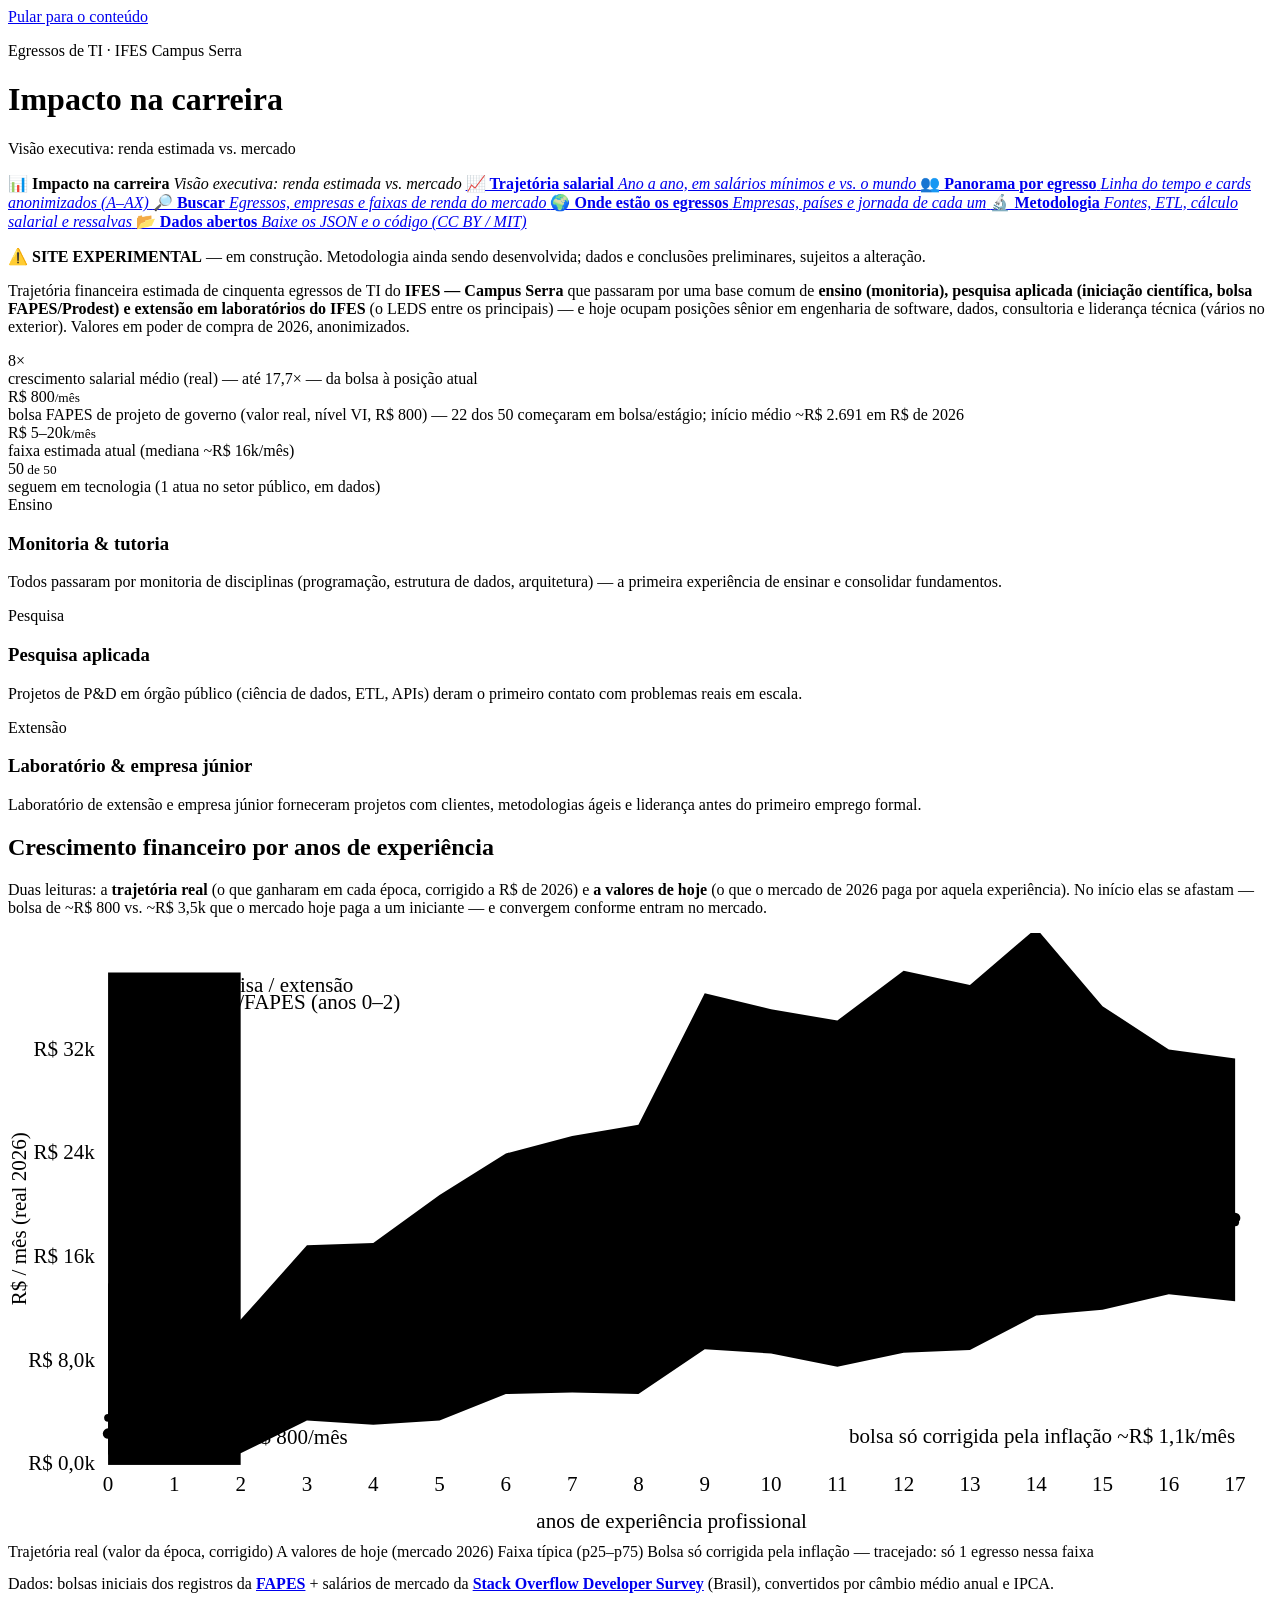
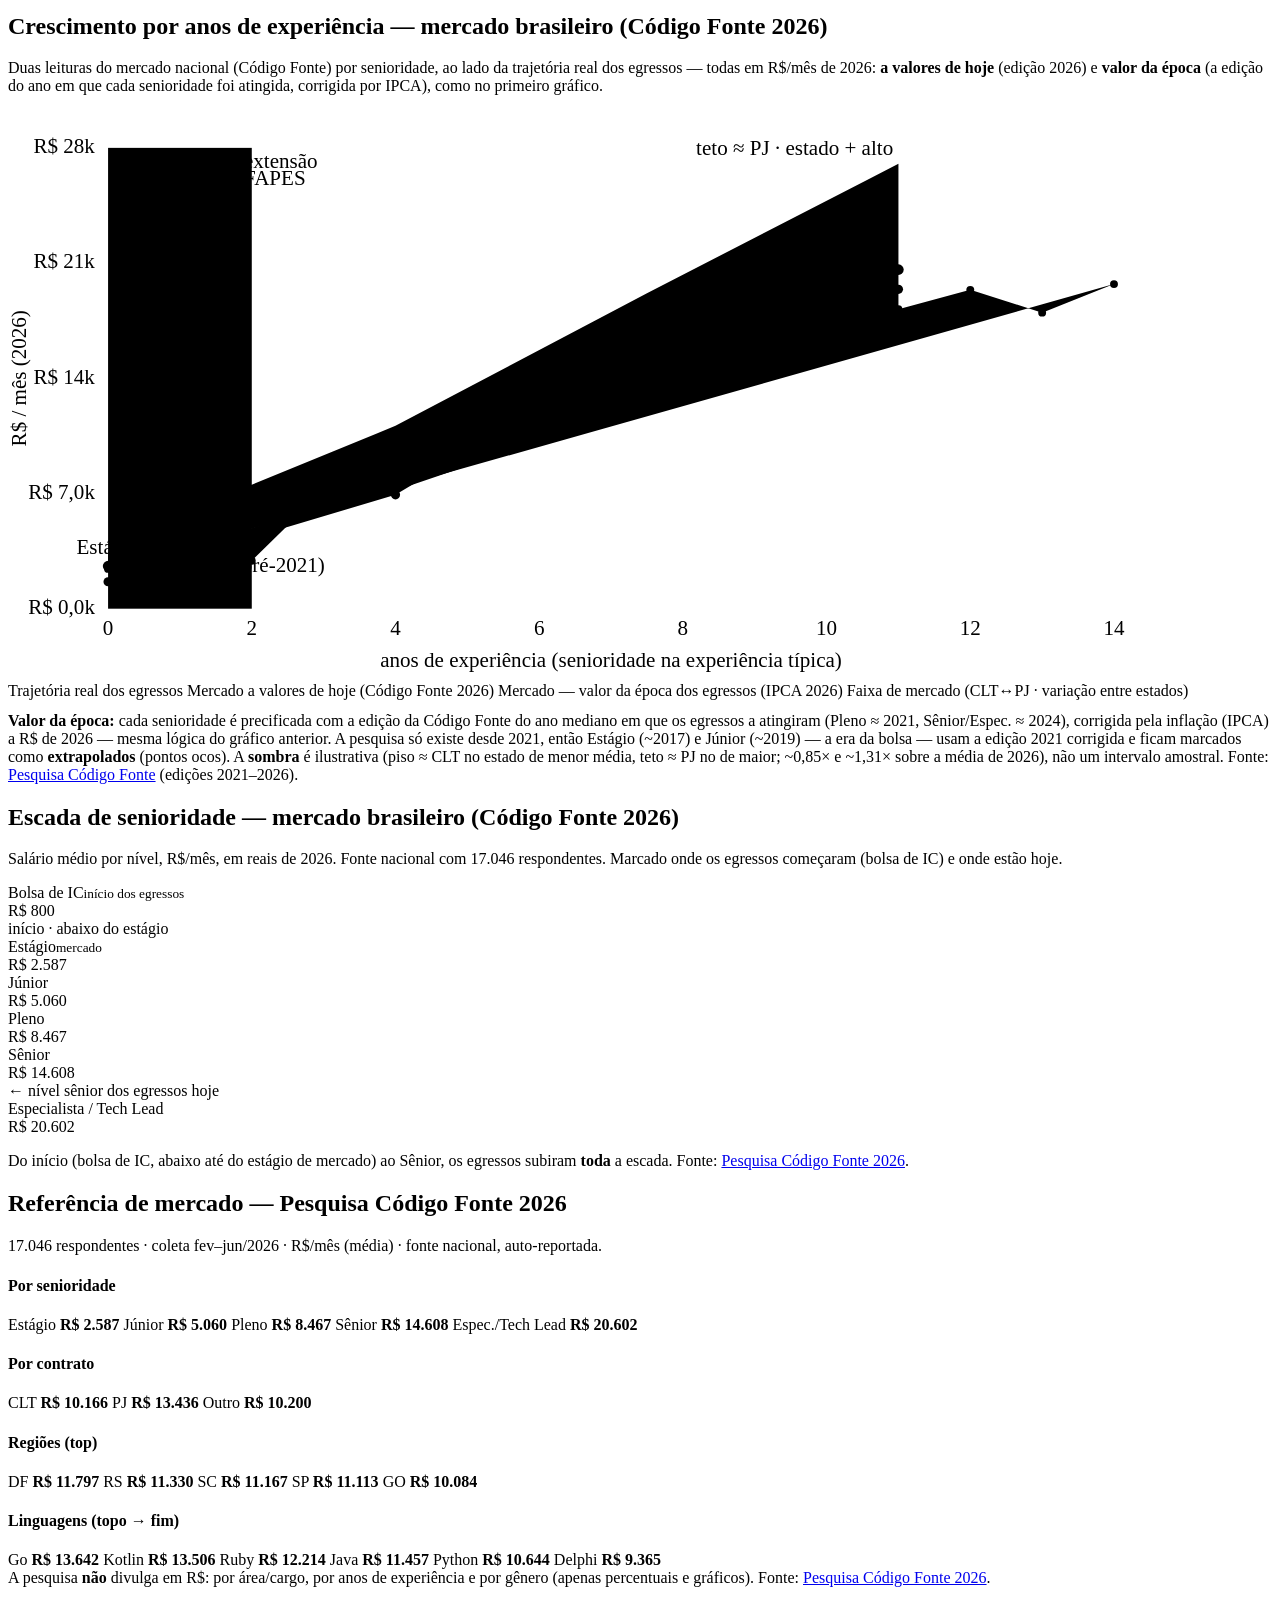
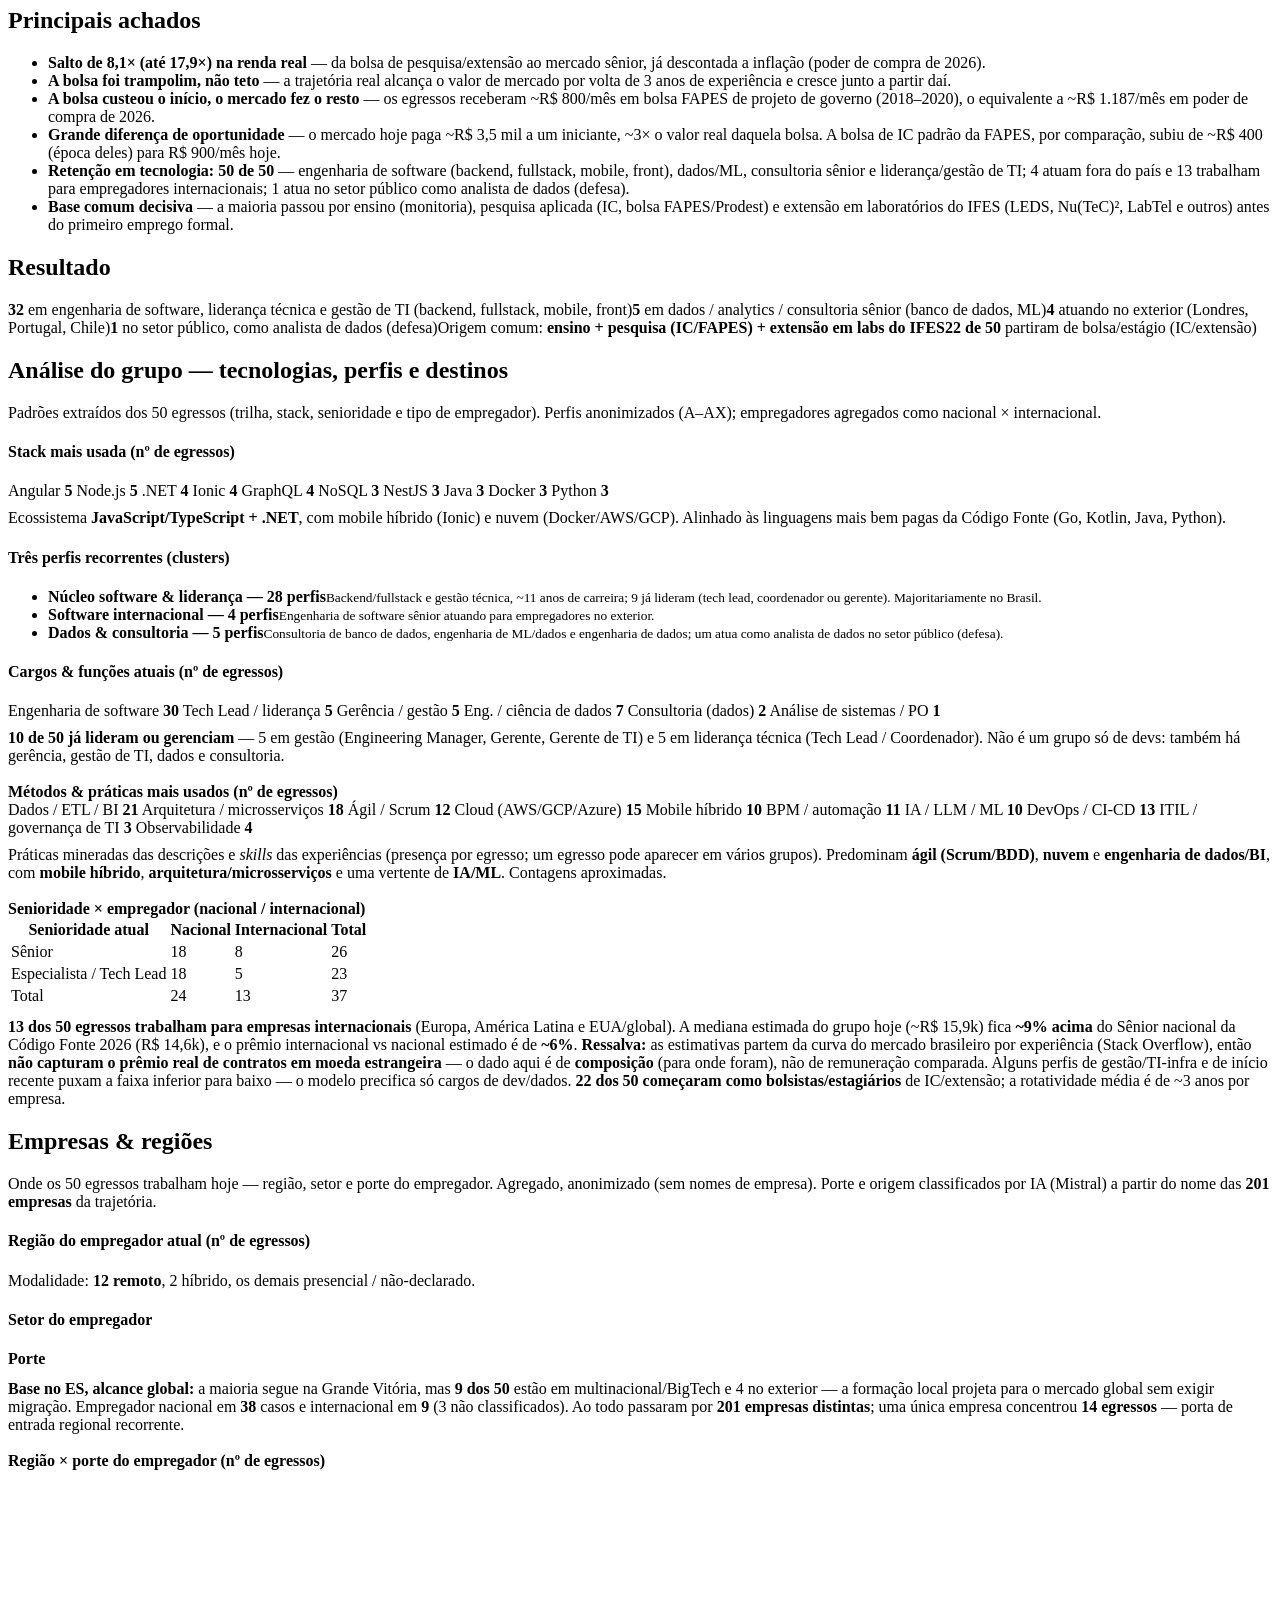
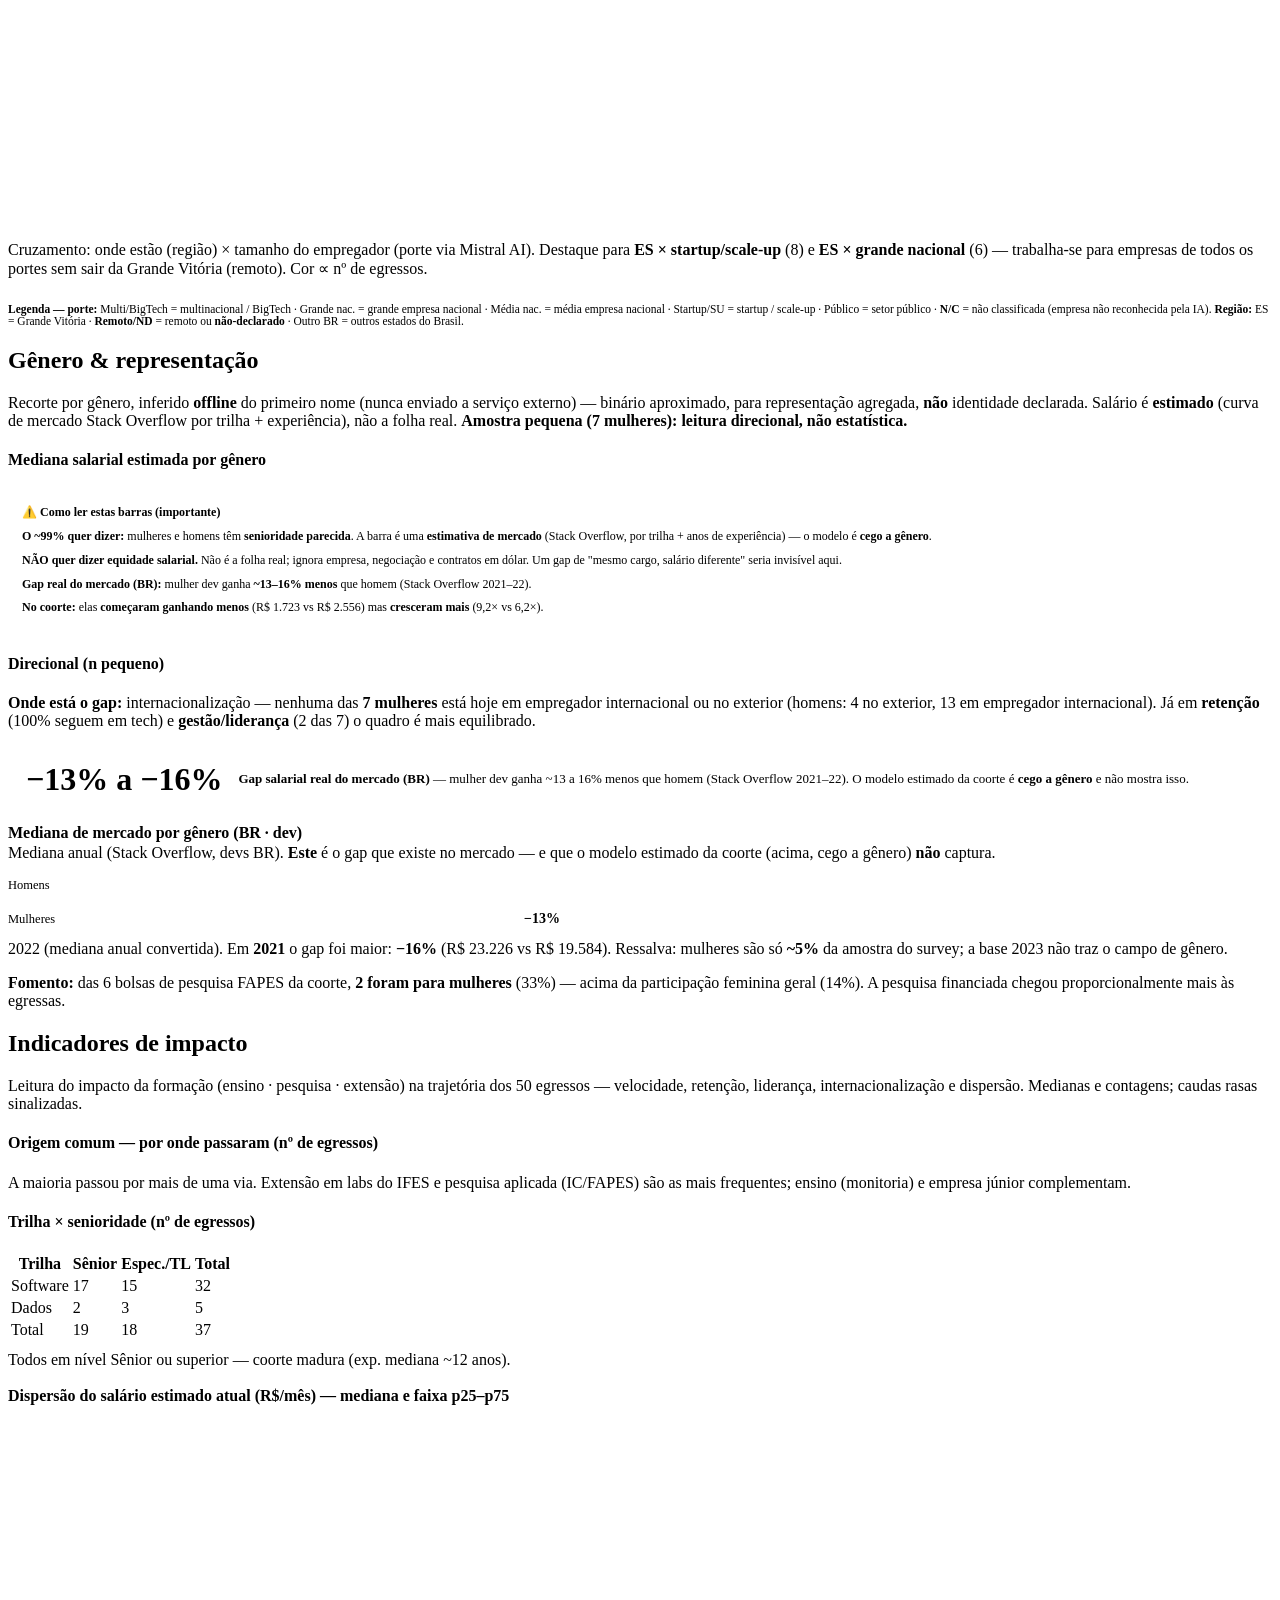
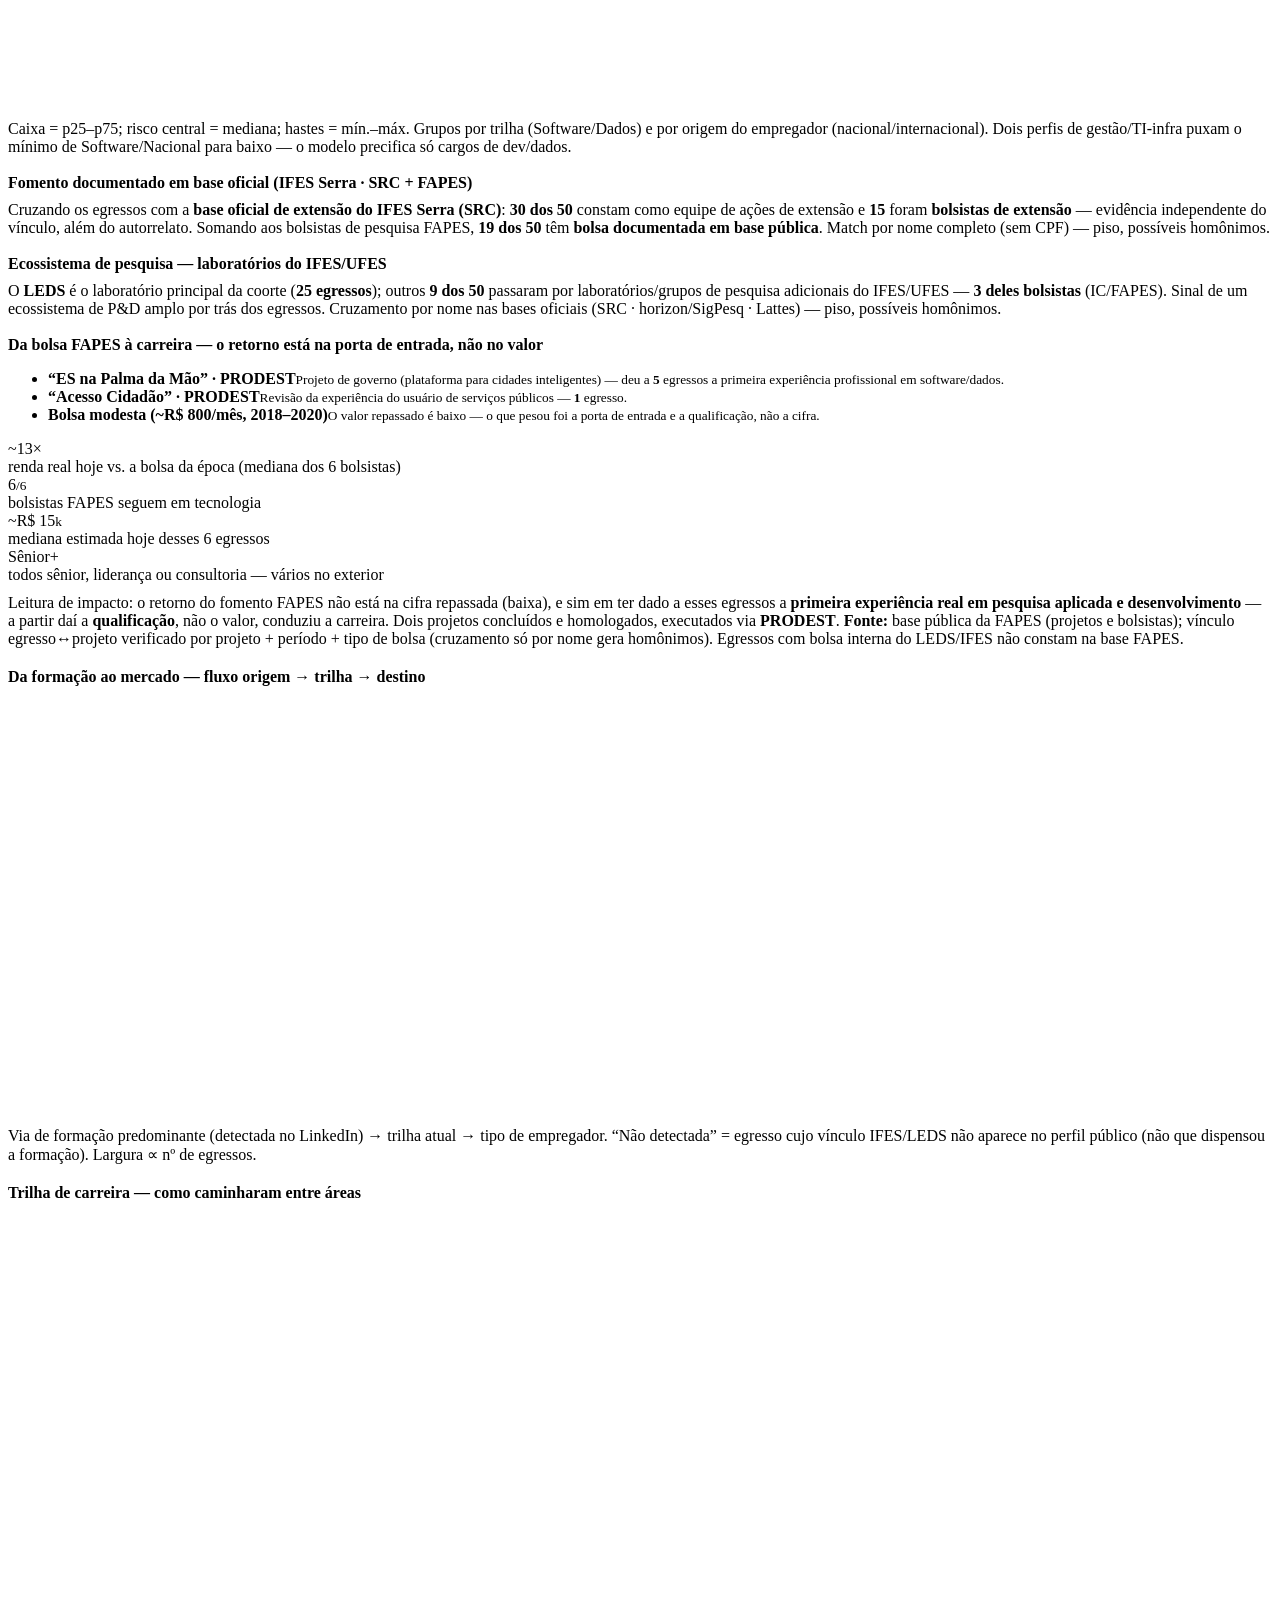
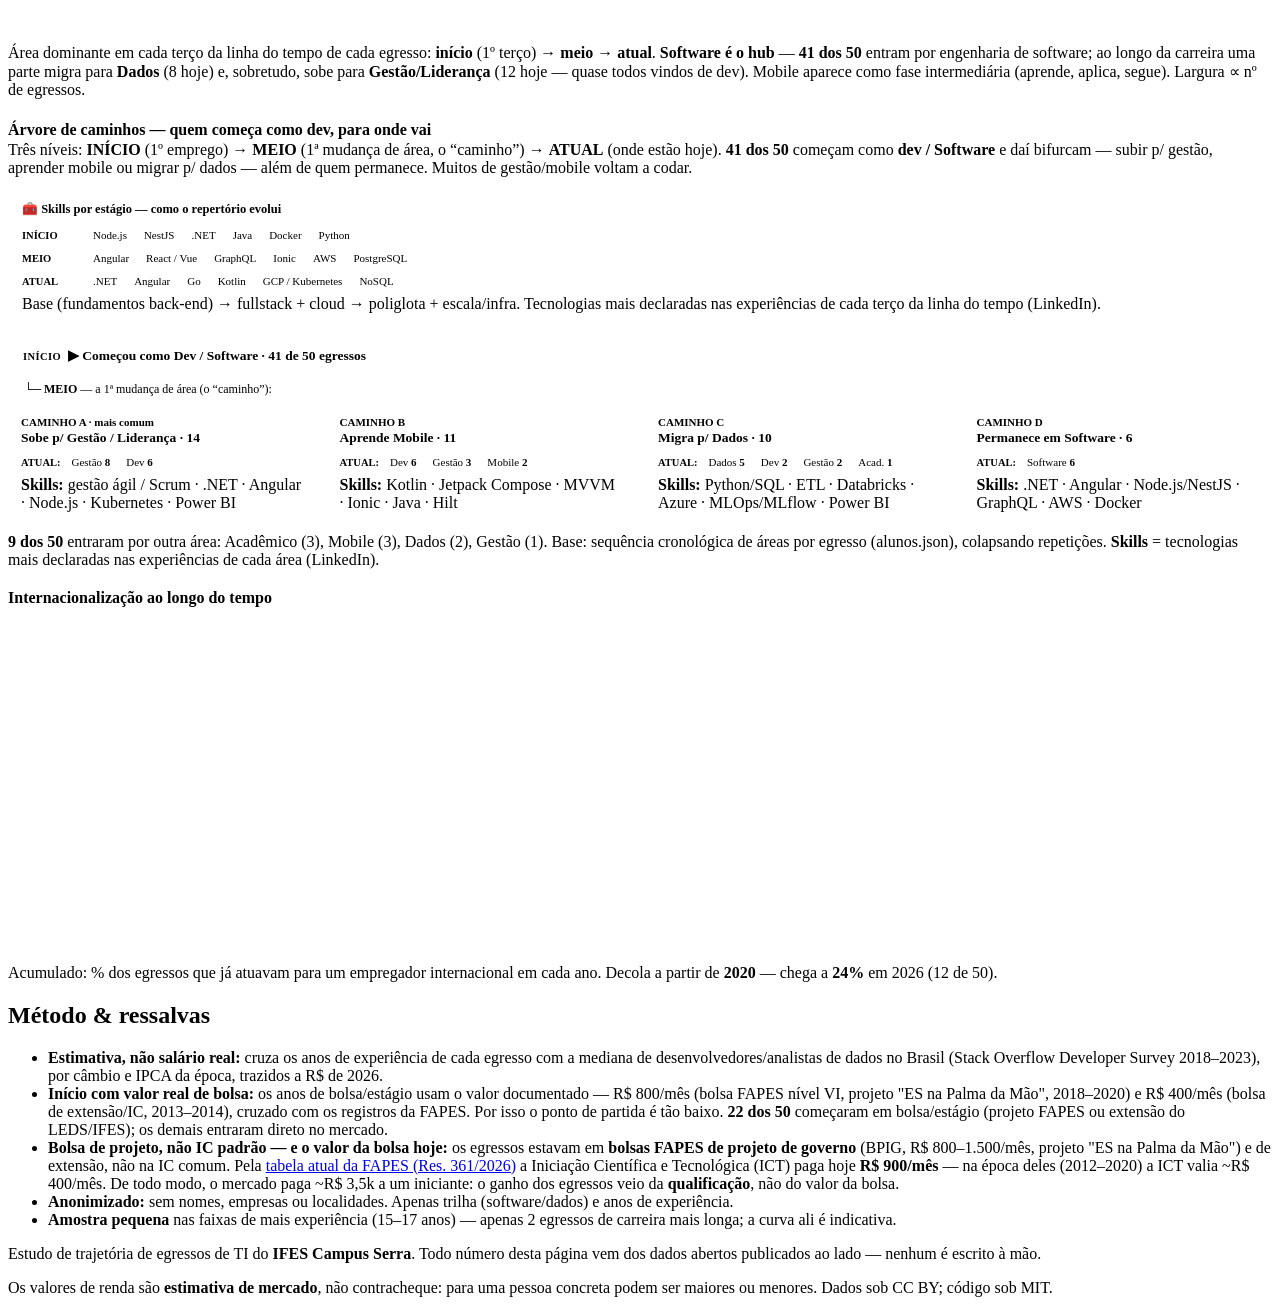
==== commit c0b04b93: "feat: o site passa a ser gerado por Astro Antes: seis páginas eram strings de HTML dentro de scripts" ====
--- a/index.html
+++ b/index.html
@@ -1,567 +1,11 @@
-<!doctype html>
-<html lang="pt-BR">
-<head>
-<meta charset="utf-8">
-<meta name="viewport" content="width=device-width, initial-scale=1">
-<title>Impacto na carreira — visão executiva</title>
-<style>
-  .root{
-    color-scheme:light;
-    --plane:#f3f6f4; --surface:#ffffff; --surface-2:#eef3f0;
-    --ink:#122019; --ink-2:#4a5a53; --muted:#83918a;
-    --line:#e1e8e4; --border:rgba(18,32,25,.10);
-    --accent:#0e8a68; --accent-2:#0b6e53;
-    --band:rgba(14,138,104,.15); --band-thin:rgba(14,138,104,.07);
-    --amber:#bd7d00; --data:#5a4bc4; --sw:#0e8a68; --pv:#d9642b; --bolsa:rgba(189,125,0,.11);
-    --shadow:0 1px 2px rgba(18,32,25,.05),0 8px 24px rgba(18,32,25,.07);
-    background:var(--plane); color:var(--ink);
-    font-family:system-ui,-apple-system,"Segoe UI",sans-serif; -webkit-font-smoothing:antialiased;
-    min-height:100%; padding:16px 13px; box-sizing:border-box;
-  }
-  @media (prefers-color-scheme:dark){ :root:where(:not([data-theme="light"])) .root{
-    color-scheme:dark; --plane:#0a0e0c; --surface:#141a17; --surface-2:#1d2521;
-    --ink:#eef3f0; --ink-2:#aebab4; --muted:#7a877f; --line:#242c28; --border:rgba(255,255,255,.10);
-    --accent:#2fbc90; --accent-2:#37c99b; --band:rgba(47,188,144,.20); --band-thin:rgba(47,188,144,.08);
-    --amber:#dda52f; --data:#9285ea; --sw:#2fbc90; --pv:#ef7d42; --bolsa:rgba(221,165,47,.15);
-    --shadow:0 1px 2px rgba(0,0,0,.4),0 10px 30px rgba(0,0,0,.5);
-  }}
-  :root[data-theme="dark"] .root{
-    color-scheme:dark; --plane:#0a0e0c; --surface:#141a17; --surface-2:#1d2521;
-    --ink:#eef3f0; --ink-2:#aebab4; --muted:#7a877f; --line:#242c28; --border:rgba(255,255,255,.10);
-    --accent:#2fbc90; --accent-2:#37c99b; --band:rgba(47,188,144,.20); --band-thin:rgba(47,188,144,.08);
-    --amber:#dda52f; --data:#9285ea; --sw:#2fbc90; --pv:#ef7d42; --bolsa:rgba(221,165,47,.15); --shadow:0 1px 2px rgba(0,0,0,.4),0 10px 30px rgba(0,0,0,.5);
-  }
-
-  /* mobile-first: base = telas pequenas; min-width escala p/ cima */
-  .wrap{ max-width:1000px; margin:0 auto; display:flex; flex-direction:column; gap:18px; }
-  .eyebrow{ font-size:12px; font-weight:700; letter-spacing:.11em; text-transform:uppercase; color:var(--accent); margin:0 0 10px; }
-  h1{ font-size:clamp(23px,4.2vw,40px); line-height:1.1; margin:0 0 12px; font-weight:750; letter-spacing:-.02em; text-wrap:balance; }
-  .lede{ font-size:clamp(15px,1.7vw,17px); line-height:1.55; color:var(--ink-2); margin:0; max-width:none; }
-
-  .hero-kpi{ display:grid; grid-template-columns:repeat(2,1fr); gap:1px; background:var(--border); border:1px solid var(--border); border-radius:16px; overflow:hidden; box-shadow:var(--shadow); }
-  .hk{ background:var(--surface); padding:16px 15px; }
-  .hk .v{ font-size:clamp(24px,3.6vw,36px); font-weight:780; letter-spacing:-.02em; line-height:1; font-variant-numeric:tabular-nums; white-space:nowrap; }
-  .hk .v.big{ color:var(--accent); }
-  .hk .v small{ font-size:15px; font-weight:600; color:var(--ink-2); letter-spacing:0; }
-  .hk .k{ font-size:12px; color:var(--muted); margin-top:8px; line-height:1.35; }
-
-  .card{ background:var(--surface); border:1px solid var(--border); border-radius:16px; box-shadow:var(--shadow); padding:clamp(18px,2.6vw,26px); }
-  .card h2{ font-size:12.5px; letter-spacing:.06em; text-transform:uppercase; color:var(--ink-2); margin:0 0 4px; font-weight:700; }
-  .card .hint{ font-size:12.5px; color:var(--muted); margin:0 0 18px; }
-
-  .pillars{ display:grid; grid-template-columns:repeat(auto-fit,minmax(220px,1fr)); gap:16px; }
-  .pillar{ background:var(--surface); border:1px solid var(--border); border-radius:14px; padding:18px 20px; box-shadow:var(--shadow); border-top:3px solid var(--accent); }
-  .pillar h3{ margin:0 0 6px; font-size:15px; font-weight:720; }
-  .pillar p{ margin:0; font-size:13px; line-height:1.5; color:var(--ink-2); }
-  .pillar .tag{ font-size:11px; font-weight:600; color:var(--accent); letter-spacing:.04em; text-transform:uppercase; }
-
-  .chart-scroll{ overflow-x:auto; }
-  svg{ display:block; width:100%; height:auto; min-width:560px; }
-  text{ font-family:system-ui,-apple-system,"Segoe UI",sans-serif; }
-  .tick{ fill:var(--muted); font-size:11px; font-variant-numeric:tabular-nums; }
-  .gridline{ stroke:var(--line); stroke-width:1; }
-  .baseline{ stroke:var(--border); stroke-width:1; }
-  .band{ fill:var(--band); }
-  .band-thin{ fill:var(--band-thin); }
-  .mline{ fill:none; stroke:var(--accent); stroke-width:3; stroke-linejoin:round; stroke-linecap:round; }
-  .mline-thin{ fill:none; stroke:var(--accent); stroke-width:2.5; stroke-dasharray:5 4; stroke-linejoin:round; }
-  .mdot{ fill:var(--surface); stroke:var(--accent); stroke-width:2.5; }
-  .pvline{ fill:none; stroke:var(--pv); stroke-width:2; stroke-dasharray:2 3; stroke-linejoin:round; stroke-linecap:round; }
-  .pvdot{ fill:var(--surface); stroke:var(--pv); stroke-width:2; }
-  .refline{ fill:none; stroke:var(--muted); stroke-width:1.5; stroke-dasharray:6 4; opacity:.8; }
-  .reflab{ fill:var(--muted); font-size:11px; font-weight:600; }
-  .cfband{ fill:var(--data); opacity:.13; }
-  .sw-cfband{ width:20px; height:12px; border-radius:3px; background:var(--data); opacity:.28; }
-  .cfline{ fill:none; stroke:var(--data); stroke-width:3; stroke-linejoin:round; stroke-linecap:round; }
-  .cfdot{ fill:var(--surface); stroke:var(--data); stroke-width:2.5; }
-  .cflab{ fill:var(--data); font-size:10.5px; font-weight:700; }
-  .sw-cf{ width:20px; height:0; border-top:3px solid var(--data); }
-  .epline{ fill:none; stroke:var(--pv); stroke-width:2.5; stroke-dasharray:6 4; stroke-linejoin:round; stroke-linecap:round; }
-  .epdot{ fill:var(--pv); stroke:var(--surface); stroke-width:1.5; }
-  .epdot-ex{ fill:var(--surface); stroke:var(--pv); stroke-width:1.5; }
-  .eplab{ fill:var(--pv); font-size:9.5px; font-weight:700; }
-  .sw-ep{ width:20px; height:0; border-top:2.5px dashed var(--pv); }
-  .atable{ width:100%; border-collapse:collapse; font-size:13px; margin-top:8px; }
-  .atable th,.atable td{ text-align:left; padding:8px 10px; border-bottom:1px solid var(--border); }
-  .atable th{ color:var(--muted); font-weight:700; font-size:10.5px; text-transform:uppercase; letter-spacing:.04em; }
-  .atable td.n{ text-align:center; font-variant-numeric:tabular-nums; }
-  .atable td.tot{ font-weight:700; }
-  .atable tr:last-child td{ border-bottom:none; }
-  .clist{ list-style:none; margin:0; padding:0; display:flex; flex-direction:column; gap:11px; }
-  .clist li{ display:flex; gap:10px; align-items:flex-start; }
-  .cdot{ flex:none; width:10px; height:10px; border-radius:50%; margin-top:4px; }
-  .clist b{ font-size:13.5px; } .clist small{ color:var(--muted); display:block; font-size:12px; line-height:1.45; }
-  .cf-grid{ display:grid; grid-template-columns:repeat(auto-fit,minmax(230px,1fr)); gap:18px; margin-bottom:14px; }
-  .cf-grid h4{ font-size:11px; text-transform:uppercase; letter-spacing:.05em; color:var(--muted); margin:0 0 9px; font-weight:700; }
-  .chip.num b{ color:var(--accent); }
-  .anno{ fill:var(--ink); font-size:12px; font-weight:680; }
-  .anno-sub{ fill:var(--muted); font-size:10.5px; }
-  .bolsaband{ fill:var(--bolsa); }
-  .bolsaedge{ fill:none; stroke:var(--amber); stroke-width:1; stroke-dasharray:3 3; opacity:.45; }
-  .bolsalab{ fill:var(--amber); font-size:10.5px; font-weight:700; }
-  .bolsalab-sub{ fill:var(--amber); font-size:9px; font-weight:600; opacity:.9; }
-  .xlab{ fill:var(--ink-2); font-size:11.5px; font-variant-numeric:tabular-nums; }
-  .axtitle{ fill:var(--muted); font-size:11px; }
-
-  /* dumbbell */
-  .db{ display:flex; flex-direction:column; gap:2px; }
-  .db-row{ display:grid; grid-template-columns:92px 1fr 56px; align-items:center; gap:10px; padding:9px 0; border-bottom:1px solid var(--line); }
-  .db-row:last-child{ border-bottom:none; }
-  .db-lab{ font-size:13px; font-weight:650; }
-  .db-lab small{ display:block; font-size:11px; font-weight:500; color:var(--muted); }
-  .db-track{ position:relative; height:20px; }
-  .db-line{ position:absolute; top:9px; height:3px; border-radius:2px; background:linear-gradient(90deg,var(--muted),var(--dbc)); opacity:.5; }
-  .db-a{ position:absolute; top:4px; width:11px; height:11px; border-radius:50%; background:var(--surface); border:2px solid var(--muted); transform:translateX(-50%); }
-  .db-b{ position:absolute; top:3px; width:13px; height:13px; border-radius:50%; background:var(--dbc); box-shadow:0 0 0 2px var(--surface); transform:translateX(-50%); }
-  .db-mult{ font-size:14px; font-weight:750; text-align:right; color:var(--accent); font-variant-numeric:tabular-nums; }
-  .db-scale{ display:grid; grid-template-columns:92px 1fr 56px; gap:10px; margin-top:6px; }
-  .db-ticks{ position:relative; height:14px; }
-  .db-tk{ position:absolute; transform:translateX(-50%); font-size:10px; color:var(--muted); font-variant-numeric:tabular-nums; }
-
-  .chips{ display:flex; flex-wrap:wrap; gap:8px; }
-  .chip{ font-size:12px; font-weight:600; padding:5px 12px; border-radius:999px; background:var(--surface-2); color:var(--ink-2); border:1px solid var(--border); }
-  .chip b{ color:var(--ink); }
-  .finds{ display:grid; gap:13px; margin:0; padding:0; }
-  .finds li{ list-style:none; padding-left:18px; position:relative; font-size:13.5px; line-height:1.5; color:var(--ink-2); }
-  .finds li:before{ content:""; position:absolute; left:0; top:6px; width:8px; height:8px; border-radius:2px; background:var(--accent); }
-  .finds li b{ color:var(--ink); }
-  .ladder{ display:flex; flex-direction:column; gap:9px; }
-  .lad-row{ display:grid; grid-template-columns:104px 1fr; align-items:center; gap:10px; }
-  .lad-name{ font-size:12.5px; font-weight:650; text-align:right; line-height:1.2; }
-  .lad-name small{ display:block; font-weight:500; color:var(--muted); font-size:10.5px; }
-  .lad-track{ display:flex; align-items:center; gap:8px; }
-  .lad-bar{ height:26px; border-radius:0 6px 6px 0; background:var(--sw); opacity:.55; display:flex; align-items:center; justify-content:flex-end; padding-right:9px; color:#fff; font-size:12px; font-weight:700; font-variant-numeric:tabular-nums; min-width:52px; white-space:nowrap; }
-  .lad-row.hl .lad-bar{ opacity:1; }
-  .lad-row.start .lad-bar{ background:var(--pv); opacity:1; }
-  .lad-tag{ font-size:11px; font-weight:700; color:var(--accent); white-space:nowrap; }
-  .lad-tag.s{ color:var(--pv); }
-
-  .notes{ font-size:12px; line-height:1.6; color:var(--ink-2); }
-  .notes h2{ color:var(--amber); }
-  .notes ul{ margin:0; padding-left:18px; display:flex; flex-direction:column; gap:5px; }
-  .foot{ font-size:11px; color:var(--muted); text-align:center; line-height:1.6; }
-  .legend{ display:flex; flex-wrap:wrap; gap:16px; font-size:12px; color:var(--ink-2); margin-top:14px; }
-  .legend span{ display:inline-flex; align-items:center; gap:7px; }
-  .sw-band{ width:20px; height:12px; border-radius:3px; background:var(--band); }
-  .sw-line{ width:20px; height:0; border-top:3px solid var(--accent); }
-  .sw-pv{ width:20px; height:0; border-top:2px dotted var(--pv); }
-  .sw-ref{ width:20px; height:0; border-top:1.5px dashed var(--muted); }
-
-  /* enhancement: telas médias/grandes restauram o layout desktop */
-  @media (min-width:560px){
-    .hero-kpi{ grid-template-columns:repeat(auto-fit,minmax(170px,1fr)); }
-    .hk{ padding:22px 20px; }
-    .db-row,.db-scale{ grid-template-columns:118px 1fr 74px; gap:12px; }
-    .lad-row{ grid-template-columns:158px 1fr; gap:12px; }
-  }
-  @media (min-width:600px){
-    .root{ padding:32px 26px; }
-    .wrap{ gap:26px; }
-  }
-  @media (min-width:960px){ .root{ padding:52px; } }
-</style>
-<style>
-.exp-banner{position:fixed;top:0;left:0;right:0;z-index:99999;background:#c62828;color:#fff;
-  font:600 14px/1.45 system-ui,-apple-system,"Segoe UI",sans-serif;text-align:center;
-  padding:11px 18px;letter-spacing:.02em;box-shadow:0 2px 10px rgba(0,0,0,.28);
-  background-image:repeating-linear-gradient(45deg,rgba(0,0,0,.14) 0 14px,transparent 14px 28px)}
-.exp-banner strong{font-weight:800;letter-spacing:.06em}
-.root,.viz-root{padding-top:clamp(64px,7vw,80px)!important}
-@media(max-width:640px){.exp-banner{font-size:12px;padding:9px 12px}}
-</style>
-
-<div class="exp-banner" role="alert">
-  ⚠️ <strong>SITE EXPERIMENTAL</strong> — em construção. Metodologia ainda sendo desenvolvida; dados e conclusões preliminares, sujeitos a alteração.
-</div>
-
-<div class="root">
-  <div class="wrap">
-    <header>
-      <p class="eyebrow">Impacto de ensino · pesquisa · extensão</p>
-      <h1>Da monitoria e do laboratório ao mercado sênior</h1>
-      <p class="lede">Trajetória financeira estimada de cinquenta egressos de TI do <b>IFES — Campus Serra</b> que passaram por uma base comum de <b>ensino (monitoria), pesquisa aplicada (iniciação científica, bolsa FAPES/Prodest) e extensão em laboratórios do IFES</b> (o LEDS entre os principais) — e hoje ocupam posições sênior em engenharia de software, dados, consultoria e liderança técnica (vários no exterior). Valores em poder de compra de 2026, anonimizados.</p>
-    </header>
-
-
-    <nav aria-label="Seções do relatório" style="display:flex;flex-wrap:wrap;gap:9px;margin:0 0 4px">
-      <span style="flex:1 1 210px;text-decoration:none;background:var(--surface,#fff);border:1px solid var(--border,rgba(0,0,0,.1));border-radius:12px;padding:12px 14px;box-shadow:var(--shadow,0 1px 2px rgba(0,0,0,.05));font-weight:650;font-size:13px;line-height:1.35;color:var(--accent,#2a78d6);border-width:1.5px;border-color:var(--accent,#2a78d6);cursor:default" aria-current="page">📊 Impacto na carreira<span style="display:block;font-weight:400;color:var(--ink-2,#52565e);font-size:11.5px;margin-top:3px;line-height:1.4">você está aqui</span></span>
-      <a href="trajetoria_salarial.html" style="flex:1 1 210px;text-decoration:none;background:var(--surface,#fff);border:1px solid var(--border,rgba(0,0,0,.1));border-radius:12px;padding:12px 14px;box-shadow:var(--shadow,0 1px 2px rgba(0,0,0,.05));font-weight:650;font-size:13px;line-height:1.35;color:var(--accent,#2a78d6)">📈 Trajetória salarial →<span style="display:block;font-weight:400;color:var(--ink-2,#52565e);font-size:11.5px;margin-top:3px;line-height:1.4">Ano a ano, em salários mínimos e vs. o mundo</span></a>
-      <a href="dashboard_alunos.html" style="flex:1 1 210px;text-decoration:none;background:var(--surface,#fff);border:1px solid var(--border,rgba(0,0,0,.1));border-radius:12px;padding:12px 14px;box-shadow:var(--shadow,0 1px 2px rgba(0,0,0,.05));font-weight:650;font-size:13px;line-height:1.35;color:var(--accent,#2a78d6)">👥 Panorama por egresso →<span style="display:block;font-weight:400;color:var(--ink-2,#52565e);font-size:11.5px;margin-top:3px;line-height:1.4">Linha do tempo e cards anonimizados (A–AX)</span></a>
-      <a href="egressos-carreiras.html" style="flex:1 1 210px;text-decoration:none;background:var(--surface,#fff);border:1px solid var(--border,rgba(0,0,0,.1));border-radius:12px;padding:12px 14px;box-shadow:var(--shadow,0 1px 2px rgba(0,0,0,.05));font-weight:650;font-size:13px;line-height:1.35;color:var(--accent,#2a78d6)">🌍 Onde estão os egressos →<span style="display:block;font-weight:400;color:var(--ink-2,#52565e);font-size:11.5px;margin-top:3px;line-height:1.4">Empresas, países e jornada de cada um</span></a>
-      <a href="metodologia.html" style="flex:1 1 210px;text-decoration:none;background:var(--surface,#fff);border:1px solid var(--border,rgba(0,0,0,.1));border-radius:12px;padding:12px 14px;box-shadow:var(--shadow,0 1px 2px rgba(0,0,0,.05));font-weight:650;font-size:13px;line-height:1.35;color:var(--accent,#2a78d6)">🔬 Metodologia →<span style="display:block;font-weight:400;color:var(--ink-2,#52565e);font-size:11.5px;margin-top:3px;line-height:1.4">Fontes, ETL, cálculo salarial e ressalvas</span></a>
-      <a href="dados-abertos.html" style="flex:1 1 210px;text-decoration:none;background:var(--surface,#fff);border:1px solid var(--border,rgba(0,0,0,.1));border-radius:12px;padding:12px 14px;box-shadow:var(--shadow,0 1px 2px rgba(0,0,0,.05));font-weight:650;font-size:13px;line-height:1.35;color:var(--accent,#2a78d6)">📂 Dados abertos →<span style="display:block;font-weight:400;color:var(--ink-2,#52565e);font-size:11.5px;margin-top:3px;line-height:1.4">Baixe os JSON e o código (CC BY / MIT)</span></a>
-    </nav>
-    <section class="hero-kpi" id="kpi"></section>
-
-    <section>
-      <div class="pillars">
-        <div class="pillar"><span class="tag">Ensino</span><h3>Monitoria &amp; tutoria</h3><p>Todos passaram por monitoria de disciplinas (programação, estrutura de dados, arquitetura) — a primeira experiência de ensinar e consolidar fundamentos.</p></div>
-        <div class="pillar"><span class="tag">Pesquisa</span><h3>Pesquisa aplicada</h3><p>Projetos de P&amp;D em órgão público (ciência de dados, ETL, APIs) deram o primeiro contato com problemas reais em escala.</p></div>
-        <div class="pillar"><span class="tag">Extensão</span><h3>Laboratório &amp; empresa júnior</h3><p>Laboratório de extensão e empresa júnior forneceram projetos com clientes, metodologias ágeis e liderança antes do primeiro emprego formal.</p></div>
-      </div>
-    </section>
-
-    <section class="card">
-      <h2>Crescimento financeiro por anos de experiência</h2>
-      <p class="hint">Duas leituras: a <b>trajetória real</b> (o que ganharam em cada época, corrigido a R$ de 2026) e <b>a valores de hoje</b> (o que o mercado de 2026 paga por aquela experiência). No início elas se afastam — bolsa de ~R$ 800 vs. ~R$ 3,5k que o mercado hoje paga a um iniciante — e convergem conforme entram no mercado.</p>
-      <div class="chart-scroll"><svg id="chart" viewBox="0 0 960 460" role="img" aria-label="Crescimento salarial estimado por anos de experiência"></svg></div>
-      <div class="legend">
-        <span><i class="sw-line"></i> Trajetória real (valor da época, corrigido)</span>
-        <span><i class="sw-pv"></i> A valores de hoje (mercado 2026)</span>
-        <span><i class="sw-band"></i> Faixa típica (p25–p75)</span>
-        <span><i class="sw-ref"></i> Bolsa só corrigida pela inflação</span>
-        <span style="color:var(--muted)">— tracejado: só 1 egresso nessa faixa</span>
-      </div>
-      <p class="hint" style="margin:14px 0 0">Dados: bolsas iniciais dos registros da <a href="https://fapes.es.gov.br/fapes-reajusta-tabela-de-valores-de-bolsas-e" target="_blank" rel="noopener"><b>FAPES</b></a> + salários de mercado da <a href="https://survey.stackoverflow.co/" target="_blank" rel="noopener"><b>Stack Overflow Developer Survey</b></a> (Brasil), convertidos por câmbio médio anual e IPCA.</p>
-    </section>
-
-    <section class="card">
-      <h2>Crescimento por anos de experiência — mercado brasileiro (Código Fonte 2026)</h2>
-      <p class="hint">Duas leituras do mercado nacional (Código Fonte) por senioridade, ao lado da trajetória real dos egressos — todas em R$/mês de 2026: <b>a valores de hoje</b> (edição 2026) e <b>valor da época</b> (a edição do ano em que cada senioridade foi atingida, corrigida por IPCA), como no primeiro gráfico.</p>
-      <div class="chart-scroll"><svg id="chart2" viewBox="0 0 960 430" role="img" aria-label="Crescimento por experiência — Código Fonte"></svg></div>
-      <div class="legend">
-        <span><i class="sw-line"></i> Trajetória real dos egressos</span>
-        <span><i class="sw-cf"></i> Mercado a valores de hoje (Código Fonte 2026)</span>
-        <span><i class="sw-ep"></i> Mercado — valor da época dos egressos (IPCA 2026)</span>
-        <span><i class="sw-cfband"></i> Faixa de mercado (CLT↔PJ · variação entre estados)</span>
-      </div>
-      <p class="hint" style="margin:12px 0 0"><b>Valor da época:</b> cada senioridade é precificada com a edição da Código Fonte do ano mediano em que os egressos a atingiram (Pleno ≈ 2021, Sênior/Espec. ≈ 2024), corrigida pela inflação (IPCA) a R$ de 2026 — mesma lógica do gráfico anterior. A pesquisa só existe desde 2021, então Estágio (~2017) e Júnior (~2019) — a era da bolsa — usam a edição 2021 corrigida e ficam marcados como <b>extrapolados</b> (pontos ocos). A <b>sombra</b> é ilustrativa (piso ≈ CLT no estado de menor média, teto ≈ PJ no de maior; ~0,85× e ~1,31× sobre a média de 2026), não um intervalo amostral. Fonte: <a href="https://pesquisa.codigofonte.com.br" target="_blank" rel="noopener">Pesquisa Código Fonte</a> (edições 2021–2026).</p>
-    </section>
-
-    <section class="card">
-      <h2>Escada de senioridade — mercado brasileiro (Código Fonte 2026)</h2>
-      <p class="hint">Salário médio por nível, R$/mês, em reais de 2026. Fonte nacional com 17.046 respondentes. Marcado onde os egressos começaram (bolsa de IC) e onde estão hoje.</p>
-      <div class="ladder" id="ladder"></div>
-      <p class="hint" style="margin:16px 0 0">Do início (bolsa de IC, abaixo até do estágio de mercado) ao Sênior, os egressos subiram <b>toda</b> a escada. Fonte: <a href="https://pesquisa.codigofonte.com.br/2026" target="_blank" rel="noopener">Pesquisa Código Fonte 2026</a>.</p>
-    </section>
-
-    <section class="card">
-      <h2>Referência de mercado — Pesquisa Código Fonte 2026</h2>
-      <p class="hint">17.046 respondentes · coleta fev–jun/2026 · R$/mês (média) · fonte nacional, auto-reportada.</p>
-      <div class="cf-grid">
-        <div>
-          <h4>Por senioridade</h4>
-          <div class="chips">
-            <span class="chip num">Estágio <b>R$ 2.587</b></span>
-            <span class="chip num">Júnior <b>R$ 5.060</b></span>
-            <span class="chip num">Pleno <b>R$ 8.467</b></span>
-            <span class="chip num">Sênior <b>R$ 14.608</b></span>
-            <span class="chip num">Espec./Tech Lead <b>R$ 20.602</b></span>
-          </div>
-        </div>
-        <div>
-          <h4>Por contrato</h4>
-          <div class="chips">
-            <span class="chip num">CLT <b>R$ 10.166</b></span>
-            <span class="chip num">PJ <b>R$ 13.436</b></span>
-            <span class="chip num">Outro <b>R$ 10.200</b></span>
-          </div>
-        </div>
-        <div>
-          <h4>Regiões (top)</h4>
-          <div class="chips">
-            <span class="chip num">DF <b>R$ 11.797</b></span>
-            <span class="chip num">RS <b>R$ 11.330</b></span>
-            <span class="chip num">SC <b>R$ 11.167</b></span>
-            <span class="chip num">SP <b>R$ 11.113</b></span>
-            <span class="chip num">GO <b>R$ 10.084</b></span>
-          </div>
-        </div>
-        <div>
-          <h4>Linguagens (topo → fim)</h4>
-          <div class="chips">
-            <span class="chip num">Go <b>R$ 13.642</b></span>
-            <span class="chip num">Kotlin <b>R$ 13.506</b></span>
-            <span class="chip num">Ruby <b>R$ 12.214</b></span>
-            <span class="chip num">Java <b>R$ 11.457</b></span>
-            <span class="chip num">Python <b>R$ 10.644</b></span>
-            <span class="chip num">Delphi <b>R$ 9.365</b></span>
-          </div>
-        </div>
-      </div>
-      <p class="hint" style="margin:0">A pesquisa <b>não</b> divulga em R$: por área/cargo, por anos de experiência e por gênero (apenas percentuais e gráficos). Fonte: <a href="https://pesquisa.codigofonte.com.br/2026" target="_blank" rel="noopener">Pesquisa Código Fonte 2026</a>.</p>
-    </section>
-
-    <section class="card">
-      <h2>Principais achados</h2>
-      <ul class="finds">
-        <li><b>Salto de 8,1× (até 17,9×) na renda real</b> — da bolsa de pesquisa/extensão ao mercado sênior, já descontada a inflação (poder de compra de 2026).</li>
-        <li><b>A bolsa foi trampolim, não teto</b> — a trajetória real alcança o valor de mercado por volta de 3 anos de experiência e cresce junto a partir daí.</li>
-        <li><b>A bolsa custeou o início, o mercado fez o resto</b> — os egressos receberam ~R$ 800/mês em bolsa FAPES de projeto de governo (2018–2020), o equivalente a ~R$ 1.187/mês em poder de compra de 2026.</li>
-        <li><b>Grande diferença de oportunidade</b> — o mercado hoje paga ~R$ 3,5 mil a um iniciante, ~3× o valor real daquela bolsa. A bolsa de IC padrão da FAPES, por comparação, subiu de ~R$ 400 (época deles) para R$ 900/mês hoje.</li>
-        <li><b>Retenção em tecnologia: 50 de 50</b> — engenharia de software (backend, fullstack, mobile, front), dados/ML, consultoria sênior e liderança/gestão de TI; 4 atuam fora do país e 13 trabalham para empregadores internacionais; 1 atua no setor público como analista de dados (defesa).</li>
-        <li><b>Base comum decisiva</b> — a maioria passou por ensino (monitoria), pesquisa aplicada (IC, bolsa FAPES/Prodest) e extensão em laboratórios do IFES (LEDS, Nu(TeC)², LabTel e outros) antes do primeiro emprego formal.</li>
-      </ul>
-    </section>
-
-    <section class="card">
-      <h2>Resultado</h2>
-      <div class="chips" id="outcomes"></div>
-    </section>
-
-    <section class="card">
-      <h2>Análise do grupo — tecnologias, perfis e destinos</h2>
-      <p class="hint">Padrões extraídos dos 50 egressos (trilha, stack, senioridade e tipo de empregador). Perfis anonimizados (A–AX); empregadores agregados como nacional × internacional.</p>
-      <div class="cf-grid">
-        <div>
-          <h4>Stack mais usada (nº de egressos)</h4>
-          <div class="chips">
-            <span class="chip num">Angular <b>5</b></span>
-            <span class="chip num">Node.js <b>5</b></span>
-            <span class="chip num">.NET <b>4</b></span>
-            <span class="chip num">Ionic <b>4</b></span>
-            <span class="chip num">GraphQL <b>4</b></span>
-            <span class="chip num">NoSQL <b>3</b></span>
-            <span class="chip num">NestJS <b>3</b></span>
-            <span class="chip num">Java <b>3</b></span>
-            <span class="chip num">Docker <b>3</b></span>
-            <span class="chip num">Python <b>3</b></span>
-          </div>
-          <p class="hint" style="margin-top:9px">Ecossistema <b>JavaScript/TypeScript + .NET</b>, com mobile híbrido (Ionic) e nuvem (Docker/AWS/GCP). Alinhado às linguagens mais bem pagas da Código Fonte (Go, Kotlin, Java, Python).</p>
-        </div>
-        <div>
-          <h4>Três perfis recorrentes (clusters)</h4>
-          <ul class="clist">
-            <li><span class="cdot" style="background:var(--sw)"></span><div><b>Núcleo software &amp; liderança — 28 perfis</b><small>Backend/fullstack e gestão técnica, ~11 anos de carreira; 9 já lideram (tech lead, coordenador ou gerente). Majoritariamente no Brasil.</small></div></li>
-            <li><span class="cdot" style="background:var(--pv)"></span><div><b>Software internacional — 4 perfis</b><small>Engenharia de software sênior atuando para empregadores no exterior.</small></div></li>
-            <li><span class="cdot" style="background:var(--data)"></span><div><b>Dados &amp; consultoria — 5 perfis</b><small>Consultoria de banco de dados, engenharia de ML/dados e engenharia de dados; um atua como analista de dados no setor público (defesa).</small></div></li>
-          </ul>
-        </div>
-        <div>
-          <h4>Cargos &amp; funções atuais (nº de egressos)</h4>
-          <div class="chips">
-            <span class="chip num">Engenharia de software <b>30</b></span>
-            <span class="chip num">Tech Lead / liderança <b>5</b></span>
-            <span class="chip num">Gerência / gestão <b>5</b></span>
-            <span class="chip num">Eng. / ciência de dados <b>7</b></span>
-            <span class="chip num">Consultoria (dados) <b>2</b></span>
-            <span class="chip num">Análise de sistemas / PO <b>1</b></span>
-          </div>
-          <p class="hint" style="margin-top:9px"><b>10 de 50 já lideram ou gerenciam</b> — 5 em gestão (Engineering Manager, Gerente, Gerente de TI) e 5 em liderança técnica (Tech Lead / Coordenador). Não é um grupo só de devs: também há gerência, gestão de TI, dados e consultoria.</p>
-        </div>
-      </div>
-
-      <h4 style="margin:18px 0 0">Métodos &amp; práticas mais usados (nº de egressos)</h4>
-      <div class="chips">
-        <span class="chip num">Dados / ETL / BI <b>21</b></span>
-        <span class="chip num">Arquitetura / microsserviços <b>18</b></span>
-        <span class="chip num">Ágil / Scrum <b>12</b></span>
-        <span class="chip num">Cloud (AWS/GCP/Azure) <b>15</b></span>
-        <span class="chip num">Mobile híbrido <b>10</b></span>
-        <span class="chip num">BPM / automação <b>11</b></span>
-        <span class="chip num">IA / LLM / ML <b>10</b></span>
-        <span class="chip num">DevOps / CI-CD <b>13</b></span>
-        <span class="chip num">ITIL / governança de TI <b>3</b></span>
-        <span class="chip num">Observabilidade <b>4</b></span>
-      </div>
-      <p class="hint" style="margin-top:9px">Práticas mineradas das descrições e <i>skills</i> das experiências (presença por egresso; um egresso pode aparecer em vários grupos). Predominam <b>ágil (Scrum/BDD)</b>, <b>nuvem</b> e <b>engenharia de dados/BI</b>, com <b>mobile híbrido</b>, <b>arquitetura/microsserviços</b> e uma vertente de <b>IA/ML</b>. Contagens aproximadas.</p>
-
-      <h4 style="margin:18px 0 0">Senioridade × empregador (nacional / internacional)</h4>
-      <table class="atable">
-        <thead><tr><th>Senioridade atual</th><th class="n">Nacional</th><th class="n">Internacional</th><th class="n">Total</th></tr></thead>
-        <tbody>
-          <tr><td>Sênior</td><td class="n">18</td><td class="n">8</td><td class="n tot">26</td></tr>
-          <tr><td>Especialista / Tech Lead</td><td class="n">18</td><td class="n">5</td><td class="n tot">23</td></tr>
-          <tr><td class="tot">Total</td><td class="n tot">24</td><td class="n tot">13</td><td class="n tot">37</td></tr>
-        </tbody>
-      </table>
-      <p class="hint" style="margin-top:10px"><b>13 dos 50 egressos trabalham para empresas internacionais</b> (Europa, América Latina e EUA/global). A mediana estimada do grupo hoje (~R$ 15,9k) fica <b>~9% acima</b> do Sênior nacional da Código Fonte 2026 (R$ 14,6k), e o prêmio internacional vs nacional estimado é de <b>~6%</b>. <b>Ressalva:</b> as estimativas partem da curva do mercado brasileiro por experiência (Stack Overflow), então <b>não capturam o prêmio real de contratos em moeda estrangeira</b> — o dado aqui é de <b>composição</b> (para onde foram), não de remuneração comparada. Alguns perfis de gestão/TI-infra e de início recente puxam a faixa inferior para baixo — o modelo precifica só cargos de dev/dados. <b>22 dos 50 começaram como bolsistas/estagiários</b> de IC/extensão; a rotatividade média é de ~3 anos por empresa.</p>
-    </section>
-
-    <section class="card">
-      <h2>Empresas &amp; regiões</h2>
-      <p class="hint">Onde os 50 egressos trabalham hoje — região, setor e porte do empregador. Agregado, anonimizado (sem nomes de empresa). Porte e origem classificados por IA (Mistral) a partir do nome das <b>201 empresas</b> da trajetória.</p>
-      <div class="cf-grid">
-        <div>
-          <h4>Região do empregador atual (nº de egressos)</h4>
-          <div id="empregiao"></div>
-          <p class="hint" style="margin-top:9px">Modalidade: <b>12 remoto</b>, 2 híbrido, os demais presencial / não-declarado.</p>
-        </div>
-        <div>
-          <h4>Setor do empregador</h4>
-          <div class="chips" id="empsetor"></div>
-          <h4 style="margin:14px 0 0">Porte</h4>
-          <div class="chips" id="empporte"></div>
-        </div>
-      </div>
-      <p class="hint" style="margin-top:12px"><b>Base no ES, alcance global:</b> a maioria segue na Grande Vitória, mas <b>9 dos 50</b> estão em multinacional/BigTech e 4 no exterior — a formação local projeta para o mercado global sem exigir migração. Empregador nacional em <b>38</b> casos e internacional em <b>9</b> (3 não classificados). Ao todo passaram por <b>201 empresas distintas</b>; uma única empresa concentrou <b>14 egressos</b> — porta de entrada regional recorrente.</p>
-      <h4 style="margin:18px 0 0">Região × porte do empregador (nº de egressos)</h4>
-      <div class="chart-scroll"><svg id="empheat" viewBox="0 0 900 250" role="img" aria-label="Heatmap região × porte"></svg></div>
-      <p class="hint">Cruzamento: onde estão (região) × tamanho do empregador (porte via Mistral AI). Destaque para <b>ES × startup/scale-up</b> (8) e <b>ES × grande nacional</b> (6) — trabalha-se para empresas de todos os portes sem sair da Grande Vitória (remoto). Cor ∝ nº de egressos.</p>
-      <p class="hint" style="font-size:11.5px;border-top:1px solid var(--border);padding-top:9px"><b>Legenda —</b> <b>porte:</b> Multi/BigTech = multinacional / BigTech · Grande nac. = grande empresa nacional · Média nac. = média empresa nacional · Startup/SU = startup / scale-up · Público = setor público · <b>N/C</b> = não classificada (empresa não reconhecida pela IA). <b>Região:</b> ES = Grande Vitória · <b>Remoto/ND</b> = remoto ou <b>não-declarado</b> · Outro BR = outros estados do Brasil.</p>
-    </section>
-
-    <section class="card">
-      <h2>Gênero &amp; representação</h2>
-      <p class="hint">Recorte por gênero, inferido <b>offline</b> do primeiro nome (nunca enviado a serviço externo) — binário aproximado, para representação agregada, <b>não</b> identidade declarada. Salário é <b>estimado</b> (curva de mercado Stack Overflow por trilha + experiência), não a folha real. <b>Amostra pequena (7 mulheres): leitura direcional, não estatística.</b></p>
-      <div class="hero-kpi" id="genkpi" style="margin-bottom:16px"></div>
-      <div class="cf-grid">
-        <div>
-          <h4>Mediana salarial <b>estimada</b> por gênero</h4>
-          <div id="genbars"></div>
-          <div style="margin-top:11px;border:1px solid var(--border);border-radius:10px;padding:12px 14px;background:var(--surface-2);font-size:12px;line-height:1.55">
-            <div style="font-weight:750;margin-bottom:6px">⚠️ Como ler estas barras (importante)</div>
-            <div style="margin:5px 0"><b>O ~99% quer dizer:</b> mulheres e homens têm <b>senioridade parecida</b>. A barra é uma <b>estimativa de mercado</b> (Stack Overflow, por trilha + anos de experiência) — o modelo é <b>cego a gênero</b>.</div>
-            <div style="margin:5px 0"><b>NÃO quer dizer equidade salarial.</b> Não é a folha real; ignora empresa, negociação e contratos em dólar. Um gap de "mesmo cargo, salário diferente" seria invisível aqui.</div>
-            <div style="margin:5px 0"><b>Gap real do mercado (BR):</b> mulher dev ganha <b>~13–16% menos</b> que homem (Stack Overflow 2021–22).</div>
-            <div style="margin:5px 0"><b>No coorte:</b> elas <b>começaram ganhando menos</b> (R$ 1.723 vs R$ 2.556) mas <b>cresceram mais</b> (9,2× vs 6,2×).</div>
-          </div>
-        </div>
-        <div>
-          <h4>Direcional (n pequeno)</h4>
-          <div class="chips" id="gendir"></div>
-          <p class="hint" style="margin-top:9px"><b>Onde está o gap:</b> internacionalização — nenhuma das <b>7 mulheres</b> está hoje em empregador internacional ou no exterior (homens: 4 no exterior, 13 em empregador internacional). Já em <b>retenção</b> (100% seguem em tech) e <b>gestão/liderança</b> (2 das 7) o quadro é mais equilibrado.</p>
-        </div>
-      </div>
-
-      <div style="display:flex;gap:16px;align-items:center;border:1.5px solid var(--amber);border-radius:12px;padding:15px 18px;margin:18px 0 6px;background:var(--surface-2)">
-        <div style="font-size:32px;font-weight:800;color:var(--amber);line-height:1;white-space:nowrap">−13% a −16%</div>
-        <div style="font-size:13px;line-height:1.45"><b>Gap salarial real do mercado (BR)</b> — mulher dev ganha ~13 a 16% menos que homem (Stack Overflow 2021–22). O modelo estimado da coorte é <b>cego a gênero</b> e não mostra isso.</div>
-      </div>
-      <h4 style="margin:14px 0 2px">Mediana de mercado por gênero (BR · dev)</h4>
-      <p class="hint" style="margin:0 0 10px">Mediana anual (Stack Overflow, devs BR). <b>Este</b> é o gap que existe no mercado — e que o modelo estimado da coorte (acima, cego a gênero) <b>não</b> captura.</p>
-      <div style="max-width:560px">
-        <div style="display:flex;align-items:center;gap:10px;margin:8px 0">
-          <div style="flex:0 0 78px;font-size:12.5px;color:var(--ink-2)">Homens</div>
-          <div style="flex:1;background:var(--surface-2);border-radius:6px;height:26px"><div style="width:100%;background:var(--accent);height:26px;border-radius:6px;display:flex;align-items:center;justify-content:flex-end;padding-right:9px;color:#fff;font-weight:700;font-size:12.5px">R$ 28.044</div></div>
-        </div>
-        <div style="display:flex;align-items:center;gap:10px;margin:8px 0">
-          <div style="flex:0 0 78px;font-size:12.5px;color:var(--ink-2)">Mulheres</div>
-          <div style="flex:1;background:var(--surface-2);border-radius:6px;height:26px"><div style="width:86.7%;background:var(--amber);height:26px;border-radius:6px;display:flex;align-items:center;justify-content:flex-end;padding-right:9px;color:#fff;font-weight:700;font-size:12.5px">R$ 24.300</div></div>
-          <div style="flex:0 0 52px;text-align:center;font-weight:800;font-size:14px;color:var(--amber)">−13%</div>
-        </div>
-      </div>
-      <p class="hint" style="margin-top:6px">2022 (mediana anual convertida). Em <b>2021</b> o gap foi maior: <b>−16%</b> (R$ 23.226 vs R$ 19.584). Ressalva: mulheres são só <b>~5%</b> da amostra do survey; a base 2023 não traz o campo de gênero.</p>
-
-      <p class="hint" style="margin-top:10px"><b>Fomento:</b> das 6 bolsas de pesquisa FAPES da coorte, <b>2 foram para mulheres</b> (33%) — acima da participação feminina geral (14%). A pesquisa financiada chegou proporcionalmente mais às egressas.</p>
-    </section>
-
-    <section class="card">
-      <h2>Indicadores de impacto</h2>
-      <p class="hint">Leitura do impacto da formação (ensino · pesquisa · extensão) na trajetória dos 50 egressos — velocidade, retenção, liderança, internacionalização e dispersão. Medianas e contagens; caudas rasas sinalizadas.</p>
-      <div class="hero-kpi" id="impkpi" style="margin-bottom:18px"></div>
-      <div class="cf-grid">
-        <div>
-          <h4>Origem comum — por onde passaram (nº de egressos)</h4>
-          <div id="origbars"></div>
-          <p class="hint" style="margin-top:9px">A maioria passou por mais de uma via. Extensão em labs do IFES e pesquisa aplicada (IC/FAPES) são as mais frequentes; ensino (monitoria) e empresa júnior complementam.</p>
-        </div>
-        <div>
-          <h4>Trilha × senioridade (nº de egressos)</h4>
-          <table class="atable">
-            <thead><tr><th>Trilha</th><th class="n">Sênior</th><th class="n">Espec./TL</th><th class="n">Total</th></tr></thead>
-            <tbody>
-              <tr><td>Software</td><td class="n">17</td><td class="n">15</td><td class="n tot">32</td></tr>
-              <tr><td>Dados</td><td class="n">2</td><td class="n">3</td><td class="n tot">5</td></tr>
-              <tr><td class="tot">Total</td><td class="n tot">19</td><td class="n tot">18</td><td class="n tot">37</td></tr>
-            </tbody>
-          </table>
-          <p class="hint" style="margin-top:9px">Todos em nível Sênior ou superior — coorte madura (exp. mediana ~12 anos).</p>
-        </div>
-      </div>
-      <h4 style="margin:18px 0 0">Dispersão do salário estimado atual (R$/mês) — mediana e faixa p25–p75</h4>
-      <div class="chart-scroll"><svg id="boxplot" viewBox="0 0 900 210" role="img" aria-label="Distribuição de salário estimado por grupo"></svg></div>
-      <p class="hint">Caixa = p25–p75; risco central = mediana; hastes = mín.–máx. Grupos por trilha (Software/Dados) e por origem do empregador (nacional/internacional). Dois perfis de gestão/TI-infra puxam o mínimo de Software/Nacional para baixo — o modelo precifica só cargos de dev/dados.</p>
-
-      <h4 style="margin:18px 0 0">Fomento documentado em base oficial (IFES Serra · SRC + FAPES)</h4>
-      <div class="hero-kpi" id="extkpi" style="margin:6px 0 8px"></div>
-      <div class="chips" id="extfunc"></div>
-      <p class="hint" style="margin-top:9px">Cruzando os egressos com a <b>base oficial de extensão do IFES Serra (SRC)</b>: <b>30 dos 50</b> constam como equipe de ações de extensão e <b>15</b> foram <b>bolsistas de extensão</b> — evidência independente do vínculo, além do autorrelato. Somando aos bolsistas de pesquisa FAPES, <b>19 dos 50</b> têm <b>bolsa documentada em base pública</b>. Match por nome completo (sem CPF) — piso, possíveis homônimos.</p>
-
-      <h4 style="margin:18px 0 0">Ecossistema de pesquisa — laboratórios do IFES/UFES</h4>
-      <div class="chips" id="labchips"></div>
-      <p class="hint" style="margin-top:9px">O <b>LEDS</b> é o laboratório principal da coorte (<b>25 egressos</b>); outros <b>9 dos 50</b> passaram por laboratórios/grupos de pesquisa adicionais do IFES/UFES — <b>3 deles bolsistas</b> (IC/FAPES). Sinal de um ecossistema de P&D amplo por trás dos egressos. Cruzamento por nome nas bases oficiais (SRC · horizon/SigPesq · Lattes) — piso, possíveis homônimos.</p>
-
-      <h4 style="margin:18px 0 0">Da bolsa FAPES à carreira — o retorno está na porta de entrada, não no valor</h4>
-      <div class="cf-grid">
-        <div>
-          <ul class="clist">
-            <li><span class="cdot" style="background:var(--accent)"></span><div><b>“ES na Palma da Mão” · PRODEST</b><small>Projeto de governo (plataforma para cidades inteligentes) — deu a <b>5</b> egressos a primeira experiência profissional em software/dados.</small></div></li>
-            <li><span class="cdot" style="background:var(--accent)"></span><div><b>“Acesso Cidadão” · PRODEST</b><small>Revisão da experiência do usuário de serviços públicos — <b>1</b> egresso.</small></div></li>
-            <li><span class="cdot" style="background:var(--amber)"></span><div><b>Bolsa modesta (~R$ 800/mês, 2018–2020)</b><small>O valor repassado é baixo — o que pesou foi a porta de entrada e a qualificação, não a cifra.</small></div></li>
-          </ul>
-        </div>
-        <div>
-          <div class="hero-kpi" style="grid-template-columns:1fr 1fr">
-            <div class="hk"><div class="v big">~13×</div><div class="k">renda real hoje vs. a bolsa da época (mediana dos 6 bolsistas)</div></div>
-            <div class="hk"><div class="v">6<small>/6</small></div><div class="k">bolsistas FAPES seguem em tecnologia</div></div>
-            <div class="hk"><div class="v">~R$ 15<small>k</small></div><div class="k">mediana estimada hoje desses 6 egressos</div></div>
-            <div class="hk"><div class="v">Sênior+</div><div class="k">todos sênior, liderança ou consultoria — vários no exterior</div></div>
-          </div>
-        </div>
-      </div>
-      <p class="hint" style="margin-top:10px">Leitura de impacto: o retorno do fomento FAPES não está na cifra repassada (baixa), e sim em ter dado a esses egressos a <b>primeira experiência real em pesquisa aplicada e desenvolvimento</b> — a partir daí a <b>qualificação</b>, não o valor, conduziu a carreira. Dois projetos concluídos e homologados, executados via <b>PRODEST</b>. <b>Fonte:</b> base pública da FAPES (projetos e bolsistas); vínculo egresso↔projeto verificado por projeto + período + tipo de bolsa (cruzamento só por nome gera homônimos). Egressos com bolsa interna do LEDS/IFES não constam na base FAPES.</p>
-
-      <h4 style="margin:20px 0 0">Da formação ao mercado — fluxo origem → trilha → destino</h4>
-      <div class="chart-scroll"><svg id="sankey" viewBox="0 0 900 300" role="img" aria-label="Fluxo formação → trilha → destino"></svg></div>
-      <p class="hint">Via de formação predominante (detectada no LinkedIn) → trilha atual → tipo de empregador. “Não detectada” = egresso cujo vínculo IFES/LEDS não aparece no perfil público (não que dispensou a formação). Largura ∝ nº de egressos.</p>
-
-      <h4 style="margin:20px 0 0">Trilha de carreira — como caminharam entre áreas</h4>
-      <div class="chart-scroll"><svg id="sankey2" viewBox="0 0 900 300" role="img" aria-label="Trilha de carreira: início → meio → atual"></svg></div>
-      <p class="hint">Área dominante em cada terço da linha do tempo de cada egresso: <b>início</b> (1º terço) → <b>meio</b> → <b>atual</b>. <b>Software é o hub</b> — <b>41 dos 50</b> entram por engenharia de software; ao longo da carreira uma parte migra para <b>Dados</b> (8 hoje) e, sobretudo, sobe para <b>Gestão/Liderança</b> (12 hoje — quase todos vindos de dev). Mobile aparece como fase intermediária (aprende, aplica, segue). Largura ∝ nº de egressos.</p>
-
-      <h4 style="margin:22px 0 2px">Árvore de caminhos — quem começa como dev, para onde vai</h4>
-      <p class="hint" style="margin:0 0 12px">Três níveis: <b>INÍCIO</b> (1º emprego) → <b>MEIO</b> (1ª mudança de área, o “caminho”) → <b>ATUAL</b> (onde estão hoje). <b>41 dos 50</b> começam como <b>dev / Software</b> e daí bifurcam — subir p/ gestão, aprender mobile ou migrar p/ dados — além de quem permanece. Muitos de gestão/mobile voltam a codar.</p>
-      <div style="border:1px solid var(--border);border-radius:10px;padding:12px 14px;margin:12px 0;background:var(--surface)">
-        <div style="font-weight:750;font-size:12.5px;margin-bottom:8px">🧰 Skills por estágio — como o repertório evolui</div>
-        <div style="margin:5px 0"><span style="display:inline-block;min-width:60px;font-size:10.5px;font-weight:800;color:var(--sw,var(--accent))">INÍCIO</span> <span style="display:inline-block;background:var(--surface-2);border:1px solid var(--border);border-radius:6px;padding:1px 7px;font-size:11px;margin:2px 3px 0 0">Node.js</span><span style="display:inline-block;background:var(--surface-2);border:1px solid var(--border);border-radius:6px;padding:1px 7px;font-size:11px;margin:2px 3px 0 0">NestJS</span><span style="display:inline-block;background:var(--surface-2);border:1px solid var(--border);border-radius:6px;padding:1px 7px;font-size:11px;margin:2px 3px 0 0">.NET</span><span style="display:inline-block;background:var(--surface-2);border:1px solid var(--border);border-radius:6px;padding:1px 7px;font-size:11px;margin:2px 3px 0 0">Java</span><span style="display:inline-block;background:var(--surface-2);border:1px solid var(--border);border-radius:6px;padding:1px 7px;font-size:11px;margin:2px 3px 0 0">Docker</span><span style="display:inline-block;background:var(--surface-2);border:1px solid var(--border);border-radius:6px;padding:1px 7px;font-size:11px;margin:2px 3px 0 0">Python</span></div>
-        <div style="margin:5px 0"><span style="display:inline-block;min-width:60px;font-size:10.5px;font-weight:800;color:var(--amber)">MEIO</span> <span style="display:inline-block;background:var(--surface-2);border:1px solid var(--border);border-radius:6px;padding:1px 7px;font-size:11px;margin:2px 3px 0 0">Angular</span><span style="display:inline-block;background:var(--surface-2);border:1px solid var(--border);border-radius:6px;padding:1px 7px;font-size:11px;margin:2px 3px 0 0">React / Vue</span><span style="display:inline-block;background:var(--surface-2);border:1px solid var(--border);border-radius:6px;padding:1px 7px;font-size:11px;margin:2px 3px 0 0">GraphQL</span><span style="display:inline-block;background:var(--surface-2);border:1px solid var(--border);border-radius:6px;padding:1px 7px;font-size:11px;margin:2px 3px 0 0">Ionic</span><span style="display:inline-block;background:var(--surface-2);border:1px solid var(--border);border-radius:6px;padding:1px 7px;font-size:11px;margin:2px 3px 0 0">AWS</span><span style="display:inline-block;background:var(--surface-2);border:1px solid var(--border);border-radius:6px;padding:1px 7px;font-size:11px;margin:2px 3px 0 0">PostgreSQL</span></div>
-        <div style="margin:5px 0"><span style="display:inline-block;min-width:60px;font-size:10.5px;font-weight:800;color:var(--accent)">ATUAL</span> <span style="display:inline-block;background:var(--surface-2);border:1px solid var(--border);border-radius:6px;padding:1px 7px;font-size:11px;margin:2px 3px 0 0">.NET</span><span style="display:inline-block;background:var(--surface-2);border:1px solid var(--border);border-radius:6px;padding:1px 7px;font-size:11px;margin:2px 3px 0 0">Angular</span><span style="display:inline-block;background:var(--surface-2);border:1px solid var(--border);border-radius:6px;padding:1px 7px;font-size:11px;margin:2px 3px 0 0">Go</span><span style="display:inline-block;background:var(--surface-2);border:1px solid var(--border);border-radius:6px;padding:1px 7px;font-size:11px;margin:2px 3px 0 0">Kotlin</span><span style="display:inline-block;background:var(--surface-2);border:1px solid var(--border);border-radius:6px;padding:1px 7px;font-size:11px;margin:2px 3px 0 0">GCP / Kubernetes</span><span style="display:inline-block;background:var(--surface-2);border:1px solid var(--border);border-radius:6px;padding:1px 7px;font-size:11px;margin:2px 3px 0 0">NoSQL</span></div>
-        <p class="hint" style="margin:6px 0 0">Base (fundamentos back-end) → fullstack + cloud → poliglota + escala/infra. Tecnologias mais declaradas nas experiências de cada terço da linha do tempo (LinkedIn).</p>
-      </div>
-      <div style="display:flex;flex-direction:column;gap:12px">
-        <div style="align-self:flex-start;border:1.5px solid var(--sw);border-radius:10px;padding:10px 15px;background:var(--surface-2);font-weight:750;font-size:13.5px"><span style="font-size:10.5px;font-weight:800;color:var(--muted);letter-spacing:.04em">INÍCIO</span>&nbsp;&nbsp;▶ Começou como Dev / Software <span style="color:var(--muted);font-weight:600">· 41 de 50 egressos</span></div>
-        <div style="padding-left:16px;color:var(--muted);font-size:12px;margin:-4px 0">└─ <b>MEIO</b> — a 1ª mudança de área (o “caminho”):</div>
-        <div style="display:grid;grid-template-columns:repeat(auto-fit,minmax(200px,1fr));gap:10px">
-          <div style="border:1px solid var(--border);border-left:4px solid var(--accent);border-radius:10px;padding:11px 13px;background:var(--surface)">
-            <div style="font-size:11px;color:var(--muted);font-weight:700">CAMINHO A · mais comum</div>
-            <div style="font-weight:700;font-size:13.5px;margin:2px 0">Sobe p/ Gestão / Liderança <span style="color:var(--accent)">· 14</span></div>
-            <div style="margin:6px 0 0"><span style="font-size:10.5px;color:var(--muted);font-weight:700">ATUAL:</span> <span style="display:inline-block;background:var(--surface-2);border:1px solid var(--border);border-radius:6px;padding:1px 7px;font-size:11px;margin:1px 2px 0 0">Gestão <b>8</b></span><span style="display:inline-block;background:var(--surface-2);border:1px solid var(--border);border-radius:6px;padding:1px 7px;font-size:11px;margin:1px 2px 0 0">Dev <b>6</b></span></div>
-            <div class="hint" style="margin:6px 0 0"><b>Skills:</b> gestão ágil / Scrum · .NET · Angular · Node.js · Kubernetes · Power BI</div>
-          </div>
-          <div style="border:1px solid var(--border);border-left:4px solid var(--amber);border-radius:10px;padding:11px 13px;background:var(--surface)">
-            <div style="font-size:11px;color:var(--muted);font-weight:700">CAMINHO B</div>
-            <div style="font-weight:700;font-size:13.5px;margin:2px 0">Aprende Mobile <span style="color:var(--amber)">· 11</span></div>
-            <div style="margin:6px 0 0"><span style="font-size:10.5px;color:var(--muted);font-weight:700">ATUAL:</span> <span style="display:inline-block;background:var(--surface-2);border:1px solid var(--border);border-radius:6px;padding:1px 7px;font-size:11px;margin:1px 2px 0 0">Dev <b>6</b></span><span style="display:inline-block;background:var(--surface-2);border:1px solid var(--border);border-radius:6px;padding:1px 7px;font-size:11px;margin:1px 2px 0 0">Gestão <b>3</b></span><span style="display:inline-block;background:var(--surface-2);border:1px solid var(--border);border-radius:6px;padding:1px 7px;font-size:11px;margin:1px 2px 0 0">Mobile <b>2</b></span></div>
-            <div class="hint" style="margin:6px 0 0"><b>Skills:</b> Kotlin · Jetpack Compose · MVVM · Ionic · Java · Hilt</div>
-          </div>
-          <div style="border:1px solid var(--border);border-left:4px solid var(--data);border-radius:10px;padding:11px 13px;background:var(--surface)">
-            <div style="font-size:11px;color:var(--muted);font-weight:700">CAMINHO C</div>
-            <div style="font-weight:700;font-size:13.5px;margin:2px 0">Migra p/ Dados <span style="color:var(--data)">· 10</span></div>
-            <div style="margin:6px 0 0"><span style="font-size:10.5px;color:var(--muted);font-weight:700">ATUAL:</span> <span style="display:inline-block;background:var(--surface-2);border:1px solid var(--border);border-radius:6px;padding:1px 7px;font-size:11px;margin:1px 2px 0 0">Dados <b>5</b></span><span style="display:inline-block;background:var(--surface-2);border:1px solid var(--border);border-radius:6px;padding:1px 7px;font-size:11px;margin:1px 2px 0 0">Dev <b>2</b></span><span style="display:inline-block;background:var(--surface-2);border:1px solid var(--border);border-radius:6px;padding:1px 7px;font-size:11px;margin:1px 2px 0 0">Gestão <b>2</b></span><span style="display:inline-block;background:var(--surface-2);border:1px solid var(--border);border-radius:6px;padding:1px 7px;font-size:11px;margin:1px 2px 0 0">Acad. <b>1</b></span></div>
-            <div class="hint" style="margin:6px 0 0"><b>Skills:</b> Python/SQL · ETL · Databricks · Azure · MLOps/MLflow · Power BI</div>
-          </div>
-          <div style="border:1px solid var(--border);border-left:4px solid var(--sw);border-radius:10px;padding:11px 13px;background:var(--surface)">
-            <div style="font-size:11px;color:var(--muted);font-weight:700">CAMINHO D</div>
-            <div style="font-weight:700;font-size:13.5px;margin:2px 0">Permanece em Software <span style="color:var(--sw)">· 6</span></div>
-            <div style="margin:6px 0 0"><span style="font-size:10.5px;color:var(--muted);font-weight:700">ATUAL:</span> <span style="display:inline-block;background:var(--surface-2);border:1px solid var(--border);border-radius:6px;padding:1px 7px;font-size:11px;margin:1px 2px 0 0">Software <b>6</b></span></div>
-            <div class="hint" style="margin:6px 0 0"><b>Skills:</b> .NET · Angular · Node.js/NestJS · GraphQL · AWS · Docker</div>
-          </div>
-        </div>
-      </div>
-      <p class="hint" style="margin-top:10px"><b>9 dos 50</b> entraram por outra área: Acadêmico (3), Mobile (3), Dados (2), Gestão (1). Base: sequência cronológica de áreas por egresso (alunos.json), colapsando repetições. <b>Skills</b> = tecnologias mais declaradas nas experiências de cada área (LinkedIn).</p>
-
-      <h4 style="margin:20px 0 0">Internacionalização ao longo do tempo</h4>
-      <div class="chart-scroll"><svg id="intltl" viewBox="0 0 900 240" role="img" aria-label="Internacionalização ao longo do tempo"></svg></div>
-      <p class="hint">Acumulado: % dos egressos que já atuavam para um empregador internacional em cada ano. Decola a partir de <b>2020</b> — chega a <b>24%</b> em 2026 (12 de 50).</p>
-    </section>
-
-    <section class="card notes">
-      <h2>Método &amp; ressalvas</h2>
-      <ul>
-        <li><b>Estimativa, não salário real:</b> cruza os anos de experiência de cada egresso com a mediana de desenvolvedores/analistas de dados no Brasil (Stack Overflow Developer Survey 2018–2023), por câmbio e IPCA da época, trazidos a R$ de 2026.</li>
-        <li><b>Início com valor real de bolsa:</b> os anos de bolsa/estágio usam o valor documentado — R$ 800/mês (bolsa FAPES nível VI, projeto "ES na Palma da Mão", 2018–2020) e R$ 400/mês (bolsa de extensão/IC, 2013–2014), cruzado com os registros da FAPES. Por isso o ponto de partida é tão baixo. <b>22 dos 50</b> começaram em bolsa/estágio (projeto FAPES ou extensão do LEDS/IFES); os demais entraram direto no mercado.</li>
-        <li><b>Bolsa de projeto, não IC padrão — e o valor da bolsa hoje:</b> os egressos estavam em <b>bolsas FAPES de projeto de governo</b> (BPIG, R$ 800–1.500/mês, projeto "ES na Palma da Mão") e de extensão, não na IC comum. Pela <a href="https://fapes.es.gov.br/Media/fapes/Tabela_Bolsas_Aux%C3%ADlio/Tabela%20de%20Bolsas%20e%20Auxilios%20-%202026.pdf" target="_blank" rel="noopener">tabela atual da FAPES (Res. 361/2026)</a> a Iniciação Científica e Tecnológica (ICT) paga hoje <b>R$ 900/mês</b> — na época deles (2012–2020) a ICT valia ~R$ 400/mês. De todo modo, o mercado paga ~R$ 3,5k a um iniciante: o ganho dos egressos veio da <b>qualificação</b>, não do valor da bolsa.</li>
-        <li><b>Anonimizado:</b> sem nomes, empresas ou localidades. Apenas trilha (software/dados) e anos de experiência.</li>
-        <li><b>Amostra pequena</b> nas faixas de mais experiência (15–17 anos) — apenas 2 egressos de carreira mais longa; a curva ali é indicativa.</li>
-      </ul>
-    </section>
-    <p class="foot" id="foot"></p>
-  </div>
-  <div id="tip" style="position:fixed;pointer-events:none;opacity:0;transform:translate(-50%,-115%);background:var(--surface);border:1px solid var(--border);border-radius:9px;box-shadow:var(--shadow);padding:9px 12px;font-size:12px;line-height:1.5;z-index:30;transition:opacity .08s;min-width:150px"></div>
-</div>
-
-<script>
+<!DOCTYPE html><html lang="pt-BR" data-astro-cid-5hce7sga> <head><meta charset="utf-8"><meta name="viewport" content="width=device-width, initial-scale=1"><title>Impacto na carreira — Egressos de TI · IFES Campus Serra</title><meta name="description" content="Impacto na carreira dos egressos de TI do IFES Campus Serra: renda estimada frente ao mercado, em visão executiva."><link rel="icon" href="/egressos/favicon.svg" type="image/svg+xml"><link rel="stylesheet" href="/egressos/_astro/busca.B5UkqNE1.css">
+<link rel="stylesheet" href="/egressos/_astro/index.Qexmzpqu.css"></head> <body data-astro-cid-5hce7sga> <a class="pular" href="#conteudo" data-astro-cid-5hce7sga>Pular para o conteúdo</a> <header class="cabecalho" data-astro-cid-5hce7sga> <div class="faixa" aria-hidden="true" data-astro-cid-5hce7sga></div> <div class="miolo" data-astro-cid-5hce7sga> <p class="chapeu" data-astro-cid-5hce7sga>Egressos de TI · IFES Campus Serra</p> <h1 data-astro-cid-5hce7sga>Impacto na carreira</h1> <p class="sub" data-astro-cid-5hce7sga>Visão executiva: renda estimada vs. mercado</p> </div> </header> <nav class="menu" aria-label="Outras visões" data-astro-cid-5hce7sga> <div class="miolo cartoes" data-astro-cid-5hce7sga> <span class="cartao aqui" aria-current="page" data-astro-cid-5hce7sga> <b data-astro-cid-5hce7sga>📊 Impacto na carreira</b> <em data-astro-cid-5hce7sga>Visão executiva: renda estimada vs. mercado</em> </span><a class="cartao" href="/egressos/trajetoria_salarial.html" data-astro-cid-5hce7sga> <b data-astro-cid-5hce7sga>📈 Trajetória salarial</b> <em data-astro-cid-5hce7sga>Ano a ano, em salários mínimos e vs. o mundo</em> </a><a class="cartao" href="/egressos/dashboard_alunos.html" data-astro-cid-5hce7sga> <b data-astro-cid-5hce7sga>👥 Panorama por egresso</b> <em data-astro-cid-5hce7sga>Linha do tempo e cards anonimizados (A–AX)</em> </a><a class="cartao" href="/egressos/busca.html" data-astro-cid-5hce7sga> <b data-astro-cid-5hce7sga>🔎 Buscar</b> <em data-astro-cid-5hce7sga>Egressos, empresas e faixas de renda do mercado</em> </a><a class="cartao" href="/egressos/egressos-carreiras.html" data-astro-cid-5hce7sga> <b data-astro-cid-5hce7sga>🌍 Onde estão os egressos</b> <em data-astro-cid-5hce7sga>Empresas, países e jornada de cada um</em> </a><a class="cartao" href="/egressos/metodologia.html" data-astro-cid-5hce7sga> <b data-astro-cid-5hce7sga>🔬 Metodologia</b> <em data-astro-cid-5hce7sga>Fontes, ETL, cálculo salarial e ressalvas</em> </a><a class="cartao" href="/egressos/dados-abertos.html" data-astro-cid-5hce7sga> <b data-astro-cid-5hce7sga>📂 Dados abertos</b> <em data-astro-cid-5hce7sga>Baixe os JSON e o código (CC BY / MIT)</em> </a> </div> </nav> <main id="conteudo" class="miolo" data-astro-cid-5hce7sga>  <div class="index"> <p class="aviso-experimental" role="note">⚠️ <strong>SITE EXPERIMENTAL</strong> — em construção. Metodologia ainda sendo desenvolvida; dados e conclusões preliminares, sujeitos a alteração.</p> <p class="lede">Trajetória financeira estimada de cinquenta egressos de TI do <b>IFES — Campus Serra</b> que passaram por uma base comum de <b>ensino (monitoria), pesquisa aplicada (iniciação científica, bolsa FAPES/Prodest) e extensão em laboratórios do IFES</b> (o LEDS entre os principais) — e hoje ocupam posições sênior em engenharia de software, dados, consultoria e liderança técnica (vários no exterior). Valores em poder de compra de 2026, anonimizados.</p> <section class="hero-kpi" id="kpi"></section> <section> <div class="pillars"> <div class="pillar"><span class="tag">Ensino</span><h3>Monitoria &amp; tutoria</h3><p>Todos passaram por monitoria de disciplinas (programação, estrutura de dados, arquitetura) — a primeira experiência de ensinar e consolidar fundamentos.</p></div> <div class="pillar"><span class="tag">Pesquisa</span><h3>Pesquisa aplicada</h3><p>Projetos de P&amp;D em órgão público (ciência de dados, ETL, APIs) deram o primeiro contato com problemas reais em escala.</p></div> <div class="pillar"><span class="tag">Extensão</span><h3>Laboratório &amp; empresa júnior</h3><p>Laboratório de extensão e empresa júnior forneceram projetos com clientes, metodologias ágeis e liderança antes do primeiro emprego formal.</p></div> </div> </section> <section class="card"> <h2>Crescimento financeiro por anos de experiência</h2> <p class="hint">Duas leituras: a <b>trajetória real</b> (o que ganharam em cada época, corrigido a R$ de 2026) e <b>a valores de hoje</b> (o que o mercado de 2026 paga por aquela experiência). No início elas se afastam — bolsa de ~R$ 800 vs. ~R$ 3,5k que o mercado hoje paga a um iniciante — e convergem conforme entram no mercado.</p> <div class="chart-scroll"><svg id="chart" viewBox="0 0 960 460" role="img" aria-label="Crescimento salarial estimado por anos de experiência"></svg></div> <div class="legend"> <span><i class="sw-line"></i> Trajetória real (valor da época, corrigido)</span> <span><i class="sw-pv"></i> A valores de hoje (mercado 2026)</span> <span><i class="sw-band"></i> Faixa típica (p25–p75)</span> <span><i class="sw-ref"></i> Bolsa só corrigida pela inflação</span> <span style="color:var(--muted)">— tracejado: só 1 egresso nessa faixa</span> </div> <p class="hint" style="margin:14px 0 0">Dados: bolsas iniciais dos registros da <a href="https://fapes.es.gov.br/fapes-reajusta-tabela-de-valores-de-bolsas-e" target="_blank" rel="noopener"><b>FAPES</b></a> + salários de mercado da <a href="https://survey.stackoverflow.co/" target="_blank" rel="noopener"><b>Stack Overflow Developer Survey</b></a> (Brasil), convertidos por câmbio médio anual e IPCA.</p> </section> <section class="card"> <h2>Crescimento por anos de experiência — mercado brasileiro (Código Fonte 2026)</h2> <p class="hint">Duas leituras do mercado nacional (Código Fonte) por senioridade, ao lado da trajetória real dos egressos — todas em R$/mês de 2026: <b>a valores de hoje</b> (edição 2026) e <b>valor da época</b> (a edição do ano em que cada senioridade foi atingida, corrigida por IPCA), como no primeiro gráfico.</p> <div class="chart-scroll"><svg id="chart2" viewBox="0 0 960 430" role="img" aria-label="Crescimento por experiência — Código Fonte"></svg></div> <div class="legend"> <span><i class="sw-line"></i> Trajetória real dos egressos</span> <span><i class="sw-cf"></i> Mercado a valores de hoje (Código Fonte 2026)</span> <span><i class="sw-ep"></i> Mercado — valor da época dos egressos (IPCA 2026)</span> <span><i class="sw-cfband"></i> Faixa de mercado (CLT↔PJ · variação entre estados)</span> </div> <p class="hint" style="margin:12px 0 0"><b>Valor da época:</b> cada senioridade é precificada com a edição da Código Fonte do ano mediano em que os egressos a atingiram (Pleno ≈ 2021, Sênior/Espec. ≈ 2024), corrigida pela inflação (IPCA) a R$ de 2026 — mesma lógica do gráfico anterior. A pesquisa só existe desde 2021, então Estágio (~2017) e Júnior (~2019) — a era da bolsa — usam a edição 2021 corrigida e ficam marcados como <b>extrapolados</b> (pontos ocos). A <b>sombra</b> é ilustrativa (piso ≈ CLT no estado de menor média, teto ≈ PJ no de maior; ~0,85× e ~1,31× sobre a média de 2026), não um intervalo amostral. Fonte: <a href="https://pesquisa.codigofonte.com.br" target="_blank" rel="noopener">Pesquisa Código Fonte</a> (edições 2021–2026).</p> </section> <section class="card"> <h2>Escada de senioridade — mercado brasileiro (Código Fonte 2026)</h2> <p class="hint">Salário médio por nível, R$/mês, em reais de 2026. Fonte nacional com 17.046 respondentes. Marcado onde os egressos começaram (bolsa de IC) e onde estão hoje.</p> <div class="ladder" id="ladder"></div> <p class="hint" style="margin:16px 0 0">Do início (bolsa de IC, abaixo até do estágio de mercado) ao Sênior, os egressos subiram <b>toda</b> a escada. Fonte: <a href="https://pesquisa.codigofonte.com.br/2026" target="_blank" rel="noopener">Pesquisa Código Fonte 2026</a>.</p> </section> <section class="card"> <h2>Referência de mercado — Pesquisa Código Fonte 2026</h2> <p class="hint">17.046 respondentes · coleta fev–jun/2026 · R$/mês (média) · fonte nacional, auto-reportada.</p> <div class="cf-grid"> <div> <h4>Por senioridade</h4> <div class="chips"> <span class="chip num">Estágio <b>R$ 2.587</b></span> <span class="chip num">Júnior <b>R$ 5.060</b></span> <span class="chip num">Pleno <b>R$ 8.467</b></span> <span class="chip num">Sênior <b>R$ 14.608</b></span> <span class="chip num">Espec./Tech Lead <b>R$ 20.602</b></span> </div> </div> <div> <h4>Por contrato</h4> <div class="chips"> <span class="chip num">CLT <b>R$ 10.166</b></span> <span class="chip num">PJ <b>R$ 13.436</b></span> <span class="chip num">Outro <b>R$ 10.200</b></span> </div> </div> <div> <h4>Regiões (top)</h4> <div class="chips"> <span class="chip num">DF <b>R$ 11.797</b></span> <span class="chip num">RS <b>R$ 11.330</b></span> <span class="chip num">SC <b>R$ 11.167</b></span> <span class="chip num">SP <b>R$ 11.113</b></span> <span class="chip num">GO <b>R$ 10.084</b></span> </div> </div> <div> <h4>Linguagens (topo → fim)</h4> <div class="chips"> <span class="chip num">Go <b>R$ 13.642</b></span> <span class="chip num">Kotlin <b>R$ 13.506</b></span> <span class="chip num">Ruby <b>R$ 12.214</b></span> <span class="chip num">Java <b>R$ 11.457</b></span> <span class="chip num">Python <b>R$ 10.644</b></span> <span class="chip num">Delphi <b>R$ 9.365</b></span> </div> </div> </div> <p class="hint" style="margin:0">A pesquisa <b>não</b> divulga em R$: por área/cargo, por anos de experiência e por gênero (apenas percentuais e gráficos). Fonte: <a href="https://pesquisa.codigofonte.com.br/2026" target="_blank" rel="noopener">Pesquisa Código Fonte 2026</a>.</p> </section> <section class="card"> <h2>Principais achados</h2> <ul class="finds"> <li><b>Salto de 8,1× (até 17,9×) na renda real</b> — da bolsa de pesquisa/extensão ao mercado sênior, já descontada a inflação (poder de compra de 2026).</li> <li><b>A bolsa foi trampolim, não teto</b> — a trajetória real alcança o valor de mercado por volta de 3 anos de experiência e cresce junto a partir daí.</li> <li><b>A bolsa custeou o início, o mercado fez o resto</b> — os egressos receberam ~R$ 800/mês em bolsa FAPES de projeto de governo (2018–2020), o equivalente a ~R$ 1.187/mês em poder de compra de 2026.</li> <li><b>Grande diferença de oportunidade</b> — o mercado hoje paga ~R$ 3,5 mil a um iniciante, ~3× o valor real daquela bolsa. A bolsa de IC padrão da FAPES, por comparação, subiu de ~R$ 400 (época deles) para R$ 900/mês hoje.</li> <li><b>Retenção em tecnologia: 50 de 50</b> — engenharia de software (backend, fullstack, mobile, front), dados/ML, consultoria sênior e liderança/gestão de TI; 4 atuam fora do país e 13 trabalham para empregadores internacionais; 1 atua no setor público como analista de dados (defesa).</li> <li><b>Base comum decisiva</b> — a maioria passou por ensino (monitoria), pesquisa aplicada (IC, bolsa FAPES/Prodest) e extensão em laboratórios do IFES (LEDS, Nu(TeC)², LabTel e outros) antes do primeiro emprego formal.</li> </ul> </section> <section class="card"> <h2>Resultado</h2> <div class="chips" id="outcomes"></div> </section> <section class="card"> <h2>Análise do grupo — tecnologias, perfis e destinos</h2> <p class="hint">Padrões extraídos dos 50 egressos (trilha, stack, senioridade e tipo de empregador). Perfis anonimizados (A–AX); empregadores agregados como nacional × internacional.</p> <div class="cf-grid"> <div> <h4>Stack mais usada (nº de egressos)</h4> <div class="chips"> <span class="chip num">Angular <b>5</b></span> <span class="chip num">Node.js <b>5</b></span> <span class="chip num">.NET <b>4</b></span> <span class="chip num">Ionic <b>4</b></span> <span class="chip num">GraphQL <b>4</b></span> <span class="chip num">NoSQL <b>3</b></span> <span class="chip num">NestJS <b>3</b></span> <span class="chip num">Java <b>3</b></span> <span class="chip num">Docker <b>3</b></span> <span class="chip num">Python <b>3</b></span> </div> <p class="hint" style="margin-top:9px">Ecossistema <b>JavaScript/TypeScript + .NET</b>, com mobile híbrido (Ionic) e nuvem (Docker/AWS/GCP). Alinhado às linguagens mais bem pagas da Código Fonte (Go, Kotlin, Java, Python).</p> </div> <div> <h4>Três perfis recorrentes (clusters)</h4> <ul class="clist"> <li><span class="cdot" style="background:var(--sw)"></span><div><b>Núcleo software &amp; liderança — 28 perfis</b><small>Backend/fullstack e gestão técnica, ~11 anos de carreira; 9 já lideram (tech lead, coordenador ou gerente). Majoritariamente no Brasil.</small></div></li> <li><span class="cdot" style="background:var(--pv)"></span><div><b>Software internacional — 4 perfis</b><small>Engenharia de software sênior atuando para empregadores no exterior.</small></div></li> <li><span class="cdot" style="background:var(--data)"></span><div><b>Dados &amp; consultoria — 5 perfis</b><small>Consultoria de banco de dados, engenharia de ML/dados e engenharia de dados; um atua como analista de dados no setor público (defesa).</small></div></li> </ul> </div> <div> <h4>Cargos &amp; funções atuais (nº de egressos)</h4> <div class="chips"> <span class="chip num">Engenharia de software <b>30</b></span> <span class="chip num">Tech Lead / liderança <b>5</b></span> <span class="chip num">Gerência / gestão <b>5</b></span> <span class="chip num">Eng. / ciência de dados <b>7</b></span> <span class="chip num">Consultoria (dados) <b>2</b></span> <span class="chip num">Análise de sistemas / PO <b>1</b></span> </div> <p class="hint" style="margin-top:9px"><b>10 de 50 já lideram ou gerenciam</b> — 5 em gestão (Engineering Manager, Gerente, Gerente de TI) e 5 em liderança técnica (Tech Lead / Coordenador). Não é um grupo só de devs: também há gerência, gestão de TI, dados e consultoria.</p> </div> </div> <h4 style="margin:18px 0 0">Métodos &amp; práticas mais usados (nº de egressos)</h4> <div class="chips"> <span class="chip num">Dados / ETL / BI <b>21</b></span> <span class="chip num">Arquitetura / microsserviços <b>18</b></span> <span class="chip num">Ágil / Scrum <b>12</b></span> <span class="chip num">Cloud (AWS/GCP/Azure) <b>15</b></span> <span class="chip num">Mobile híbrido <b>10</b></span> <span class="chip num">BPM / automação <b>11</b></span> <span class="chip num">IA / LLM / ML <b>10</b></span> <span class="chip num">DevOps / CI-CD <b>13</b></span> <span class="chip num">ITIL / governança de TI <b>3</b></span> <span class="chip num">Observabilidade <b>4</b></span> </div> <p class="hint" style="margin-top:9px">Práticas mineradas das descrições e <i>skills</i> das experiências (presença por egresso; um egresso pode aparecer em vários grupos). Predominam <b>ágil (Scrum/BDD)</b>, <b>nuvem</b> e <b>engenharia de dados/BI</b>, com <b>mobile híbrido</b>, <b>arquitetura/microsserviços</b> e uma vertente de <b>IA/ML</b>. Contagens aproximadas.</p> <h4 style="margin:18px 0 0">Senioridade × empregador (nacional / internacional)</h4> <table class="atable"> <thead><tr><th>Senioridade atual</th><th class="n">Nacional</th><th class="n">Internacional</th><th class="n">Total</th></tr></thead> <tbody> <tr><td>Sênior</td><td class="n">18</td><td class="n">8</td><td class="n tot">26</td></tr> <tr><td>Especialista / Tech Lead</td><td class="n">18</td><td class="n">5</td><td class="n tot">23</td></tr> <tr><td class="tot">Total</td><td class="n tot">24</td><td class="n tot">13</td><td class="n tot">37</td></tr> </tbody> </table> <p class="hint" style="margin-top:10px"><b>13 dos 50 egressos trabalham para empresas internacionais</b> (Europa, América Latina e EUA/global). A mediana estimada do grupo hoje (~R$ 15,9k) fica <b>~9% acima</b> do Sênior nacional da Código Fonte 2026 (R$ 14,6k), e o prêmio internacional vs nacional estimado é de <b>~6%</b>. <b>Ressalva:</b> as estimativas partem da curva do mercado brasileiro por experiência (Stack Overflow), então <b>não capturam o prêmio real de contratos em moeda estrangeira</b> — o dado aqui é de <b>composição</b> (para onde foram), não de remuneração comparada. Alguns perfis de gestão/TI-infra e de início recente puxam a faixa inferior para baixo — o modelo precifica só cargos de dev/dados. <b>22 dos 50 começaram como bolsistas/estagiários</b> de IC/extensão; a rotatividade média é de ~3 anos por empresa.</p> </section> <section class="card"> <h2>Empresas &amp; regiões</h2> <p class="hint">Onde os 50 egressos trabalham hoje — região, setor e porte do empregador. Agregado, anonimizado (sem nomes de empresa). Porte e origem classificados por IA (Mistral) a partir do nome das <b>201 empresas</b> da trajetória.</p> <div class="cf-grid"> <div> <h4>Região do empregador atual (nº de egressos)</h4> <div id="empregiao"></div> <p class="hint" style="margin-top:9px">Modalidade: <b>12 remoto</b>, 2 híbrido, os demais presencial / não-declarado.</p> </div> <div> <h4>Setor do empregador</h4> <div class="chips" id="empsetor"></div> <h4 style="margin:14px 0 0">Porte</h4> <div class="chips" id="empporte"></div> </div> </div> <p class="hint" style="margin-top:12px"><b>Base no ES, alcance global:</b> a maioria segue na Grande Vitória, mas <b>9 dos 50</b> estão em multinacional/BigTech e 4 no exterior — a formação local projeta para o mercado global sem exigir migração. Empregador nacional em <b>38</b> casos e internacional em <b>9</b> (3 não classificados). Ao todo passaram por <b>201 empresas distintas</b>; uma única empresa concentrou <b>14 egressos</b> — porta de entrada regional recorrente.</p> <h4 style="margin:18px 0 0">Região × porte do empregador (nº de egressos)</h4> <div class="chart-scroll"><svg id="empheat" viewBox="0 0 900 250" role="img" aria-label="Heatmap região × porte"></svg></div> <p class="hint">Cruzamento: onde estão (região) × tamanho do empregador (porte via Mistral AI). Destaque para <b>ES × startup/scale-up</b> (8) e <b>ES × grande nacional</b> (6) — trabalha-se para empresas de todos os portes sem sair da Grande Vitória (remoto). Cor ∝ nº de egressos.</p> <p class="hint" style="font-size:11.5px;border-top:1px solid var(--border);padding-top:9px"><b>Legenda —</b> <b>porte:</b> Multi/BigTech = multinacional / BigTech · Grande nac. = grande empresa nacional · Média nac. = média empresa nacional · Startup/SU = startup / scale-up · Público = setor público · <b>N/C</b> = não classificada (empresa não reconhecida pela IA). <b>Região:</b> ES = Grande Vitória · <b>Remoto/ND</b> = remoto ou <b>não-declarado</b> · Outro BR = outros estados do Brasil.</p> </section> <section class="card"> <h2>Gênero &amp; representação</h2> <p class="hint">Recorte por gênero, inferido <b>offline</b> do primeiro nome (nunca enviado a serviço externo) — binário aproximado, para representação agregada, <b>não</b> identidade declarada. Salário é <b>estimado</b> (curva de mercado Stack Overflow por trilha + experiência), não a folha real. <b>Amostra pequena (7 mulheres): leitura direcional, não estatística.</b></p> <div class="hero-kpi" id="genkpi" style="margin-bottom:16px"></div> <div class="cf-grid"> <div> <h4>Mediana salarial <b>estimada</b> por gênero</h4> <div id="genbars"></div> <div style="margin-top:11px;border:1px solid var(--border);border-radius:10px;padding:12px 14px;background:var(--surface-2);font-size:12px;line-height:1.55"> <div style="font-weight:750;margin-bottom:6px">⚠️ Como ler estas barras (importante)</div> <div style="margin:5px 0"><b>O ~99% quer dizer:</b> mulheres e homens têm <b>senioridade parecida</b>. A barra é uma <b>estimativa de mercado</b> (Stack Overflow, por trilha + anos de experiência) — o modelo é <b>cego a gênero</b>.</div> <div style="margin:5px 0"><b>NÃO quer dizer equidade salarial.</b> Não é a folha real; ignora empresa, negociação e contratos em dólar. Um gap de "mesmo cargo, salário diferente" seria invisível aqui.</div> <div style="margin:5px 0"><b>Gap real do mercado (BR):</b> mulher dev ganha <b>~13–16% menos</b> que homem (Stack Overflow 2021–22).</div> <div style="margin:5px 0"><b>No coorte:</b> elas <b>começaram ganhando menos</b> (R$ 1.723 vs R$ 2.556) mas <b>cresceram mais</b> (9,2× vs 6,2×).</div> </div> </div> <div> <h4>Direcional (n pequeno)</h4> <div class="chips" id="gendir"></div> <p class="hint" style="margin-top:9px"><b>Onde está o gap:</b> internacionalização — nenhuma das <b>7 mulheres</b> está hoje em empregador internacional ou no exterior (homens: 4 no exterior, 13 em empregador internacional). Já em <b>retenção</b> (100% seguem em tech) e <b>gestão/liderança</b> (2 das 7) o quadro é mais equilibrado.</p> </div> </div> <div style="display:flex;gap:16px;align-items:center;border:1.5px solid var(--amber);border-radius:12px;padding:15px 18px;margin:18px 0 6px;background:var(--surface-2)"> <div style="font-size:32px;font-weight:800;color:var(--amber);line-height:1;white-space:nowrap">−13% a −16%</div> <div style="font-size:13px;line-height:1.45"><b>Gap salarial real do mercado (BR)</b> — mulher dev ganha ~13 a 16% menos que homem (Stack Overflow 2021–22). O modelo estimado da coorte é <b>cego a gênero</b> e não mostra isso.</div> </div> <h4 style="margin:14px 0 2px">Mediana de mercado por gênero (BR · dev)</h4> <p class="hint" style="margin:0 0 10px">Mediana anual (Stack Overflow, devs BR). <b>Este</b> é o gap que existe no mercado — e que o modelo estimado da coorte (acima, cego a gênero) <b>não</b> captura.</p> <div style="max-width:560px"> <div style="display:flex;align-items:center;gap:10px;margin:8px 0"> <div style="flex:0 0 78px;font-size:12.5px;color:var(--ink-2)">Homens</div> <div style="flex:1;background:var(--surface-2);border-radius:6px;height:26px"><div style="width:100%;background:var(--accent);height:26px;border-radius:6px;display:flex;align-items:center;justify-content:flex-end;padding-right:9px;color:#fff;font-weight:700;font-size:12.5px">R$ 28.044</div></div> </div> <div style="display:flex;align-items:center;gap:10px;margin:8px 0"> <div style="flex:0 0 78px;font-size:12.5px;color:var(--ink-2)">Mulheres</div> <div style="flex:1;background:var(--surface-2);border-radius:6px;height:26px"><div style="width:86.7%;background:var(--amber);height:26px;border-radius:6px;display:flex;align-items:center;justify-content:flex-end;padding-right:9px;color:#fff;font-weight:700;font-size:12.5px">R$ 24.300</div></div> <div style="flex:0 0 52px;text-align:center;font-weight:800;font-size:14px;color:var(--amber)">−13%</div> </div> </div> <p class="hint" style="margin-top:6px">2022 (mediana anual convertida). Em <b>2021</b> o gap foi maior: <b>−16%</b> (R$ 23.226 vs R$ 19.584). Ressalva: mulheres são só <b>~5%</b> da amostra do survey; a base 2023 não traz o campo de gênero.</p> <p class="hint" style="margin-top:10px"><b>Fomento:</b> das 6 bolsas de pesquisa FAPES da coorte, <b>2 foram para mulheres</b> (33%) — acima da participação feminina geral (14%). A pesquisa financiada chegou proporcionalmente mais às egressas.</p> </section> <section class="card"> <h2>Indicadores de impacto</h2> <p class="hint">Leitura do impacto da formação (ensino · pesquisa · extensão) na trajetória dos 50 egressos — velocidade, retenção, liderança, internacionalização e dispersão. Medianas e contagens; caudas rasas sinalizadas.</p> <div class="hero-kpi" id="impkpi" style="margin-bottom:18px"></div> <div class="cf-grid"> <div> <h4>Origem comum — por onde passaram (nº de egressos)</h4> <div id="origbars"></div> <p class="hint" style="margin-top:9px">A maioria passou por mais de uma via. Extensão em labs do IFES e pesquisa aplicada (IC/FAPES) são as mais frequentes; ensino (monitoria) e empresa júnior complementam.</p> </div> <div> <h4>Trilha × senioridade (nº de egressos)</h4> <table class="atable"> <thead><tr><th>Trilha</th><th class="n">Sênior</th><th class="n">Espec./TL</th><th class="n">Total</th></tr></thead> <tbody> <tr><td>Software</td><td class="n">17</td><td class="n">15</td><td class="n tot">32</td></tr> <tr><td>Dados</td><td class="n">2</td><td class="n">3</td><td class="n tot">5</td></tr> <tr><td class="tot">Total</td><td class="n tot">19</td><td class="n tot">18</td><td class="n tot">37</td></tr> </tbody> </table> <p class="hint" style="margin-top:9px">Todos em nível Sênior ou superior — coorte madura (exp. mediana ~12 anos).</p> </div> </div> <h4 style="margin:18px 0 0">Dispersão do salário estimado atual (R$/mês) — mediana e faixa p25–p75</h4> <div class="chart-scroll"><svg id="boxplot" viewBox="0 0 900 210" role="img" aria-label="Distribuição de salário estimado por grupo"></svg></div> <p class="hint">Caixa = p25–p75; risco central = mediana; hastes = mín.–máx. Grupos por trilha (Software/Dados) e por origem do empregador (nacional/internacional). Dois perfis de gestão/TI-infra puxam o mínimo de Software/Nacional para baixo — o modelo precifica só cargos de dev/dados.</p> <h4 style="margin:18px 0 0">Fomento documentado em base oficial (IFES Serra · SRC + FAPES)</h4> <div class="hero-kpi" id="extkpi" style="margin:6px 0 8px"></div> <div class="chips" id="extfunc"></div> <p class="hint" style="margin-top:9px">Cruzando os egressos com a <b>base oficial de extensão do IFES Serra (SRC)</b>: <b>30 dos 50</b> constam como equipe de ações de extensão e <b>15</b> foram <b>bolsistas de extensão</b> — evidência independente do vínculo, além do autorrelato. Somando aos bolsistas de pesquisa FAPES, <b>19 dos 50</b> têm <b>bolsa documentada em base pública</b>. Match por nome completo (sem CPF) — piso, possíveis homônimos.</p> <h4 style="margin:18px 0 0">Ecossistema de pesquisa — laboratórios do IFES/UFES</h4> <div class="chips" id="labchips"></div> <p class="hint" style="margin-top:9px">O <b>LEDS</b> é o laboratório principal da coorte (<b>25 egressos</b>); outros <b>9 dos 50</b> passaram por laboratórios/grupos de pesquisa adicionais do IFES/UFES — <b>3 deles bolsistas</b> (IC/FAPES). Sinal de um ecossistema de P&D amplo por trás dos egressos. Cruzamento por nome nas bases oficiais (SRC · horizon/SigPesq · Lattes) — piso, possíveis homônimos.</p> <h4 style="margin:18px 0 0">Da bolsa FAPES à carreira — o retorno está na porta de entrada, não no valor</h4> <div class="cf-grid"> <div> <ul class="clist"> <li><span class="cdot" style="background:var(--accent)"></span><div><b>“ES na Palma da Mão” · PRODEST</b><small>Projeto de governo (plataforma para cidades inteligentes) — deu a <b>5</b> egressos a primeira experiência profissional em software/dados.</small></div></li> <li><span class="cdot" style="background:var(--accent)"></span><div><b>“Acesso Cidadão” · PRODEST</b><small>Revisão da experiência do usuário de serviços públicos — <b>1</b> egresso.</small></div></li> <li><span class="cdot" style="background:var(--amber)"></span><div><b>Bolsa modesta (~R$ 800/mês, 2018–2020)</b><small>O valor repassado é baixo — o que pesou foi a porta de entrada e a qualificação, não a cifra.</small></div></li> </ul> </div> <div> <div class="hero-kpi" style="grid-template-columns:1fr 1fr"> <div class="hk"><div class="v big">~13×</div><div class="k">renda real hoje vs. a bolsa da época (mediana dos 6 bolsistas)</div></div> <div class="hk"><div class="v">6<small>/6</small></div><div class="k">bolsistas FAPES seguem em tecnologia</div></div> <div class="hk"><div class="v">~R$ 15<small>k</small></div><div class="k">mediana estimada hoje desses 6 egressos</div></div> <div class="hk"><div class="v">Sênior+</div><div class="k">todos sênior, liderança ou consultoria — vários no exterior</div></div> </div> </div> </div> <p class="hint" style="margin-top:10px">Leitura de impacto: o retorno do fomento FAPES não está na cifra repassada (baixa), e sim em ter dado a esses egressos a <b>primeira experiência real em pesquisa aplicada e desenvolvimento</b> — a partir daí a <b>qualificação</b>, não o valor, conduziu a carreira. Dois projetos concluídos e homologados, executados via <b>PRODEST</b>. <b>Fonte:</b> base pública da FAPES (projetos e bolsistas); vínculo egresso↔projeto verificado por projeto + período + tipo de bolsa (cruzamento só por nome gera homônimos). Egressos com bolsa interna do LEDS/IFES não constam na base FAPES.</p> <h4 style="margin:20px 0 0">Da formação ao mercado — fluxo origem → trilha → destino</h4> <div class="chart-scroll"><svg id="sankey" viewBox="0 0 900 300" role="img" aria-label="Fluxo formação → trilha → destino"></svg></div> <p class="hint">Via de formação predominante (detectada no LinkedIn) → trilha atual → tipo de empregador. “Não detectada” = egresso cujo vínculo IFES/LEDS não aparece no perfil público (não que dispensou a formação). Largura ∝ nº de egressos.</p> <h4 style="margin:20px 0 0">Trilha de carreira — como caminharam entre áreas</h4> <div class="chart-scroll"><svg id="sankey2" viewBox="0 0 900 300" role="img" aria-label="Trilha de carreira: início → meio → atual"></svg></div> <p class="hint">Área dominante em cada terço da linha do tempo de cada egresso: <b>início</b> (1º terço) → <b>meio</b> → <b>atual</b>. <b>Software é o hub</b> — <b>41 dos 50</b> entram por engenharia de software; ao longo da carreira uma parte migra para <b>Dados</b> (8 hoje) e, sobretudo, sobe para <b>Gestão/Liderança</b> (12 hoje — quase todos vindos de dev). Mobile aparece como fase intermediária (aprende, aplica, segue). Largura ∝ nº de egressos.</p> <h4 style="margin:22px 0 2px">Árvore de caminhos — quem começa como dev, para onde vai</h4> <p class="hint" style="margin:0 0 12px">Três níveis: <b>INÍCIO</b> (1º emprego) → <b>MEIO</b> (1ª mudança de área, o “caminho”) → <b>ATUAL</b> (onde estão hoje). <b>41 dos 50</b> começam como <b>dev / Software</b> e daí bifurcam — subir p/ gestão, aprender mobile ou migrar p/ dados — além de quem permanece. Muitos de gestão/mobile voltam a codar.</p> <div style="border:1px solid var(--border);border-radius:10px;padding:12px 14px;margin:12px 0;background:var(--surface)"> <div style="font-weight:750;font-size:12.5px;margin-bottom:8px">🧰 Skills por estágio — como o repertório evolui</div> <div style="margin:5px 0"><span style="display:inline-block;min-width:60px;font-size:10.5px;font-weight:800;color:var(--sw,var(--accent))">INÍCIO</span> <span style="display:inline-block;background:var(--surface-2);border:1px solid var(--border);border-radius:6px;padding:1px 7px;font-size:11px;margin:2px 3px 0 0">Node.js</span><span style="display:inline-block;background:var(--surface-2);border:1px solid var(--border);border-radius:6px;padding:1px 7px;font-size:11px;margin:2px 3px 0 0">NestJS</span><span style="display:inline-block;background:var(--surface-2);border:1px solid var(--border);border-radius:6px;padding:1px 7px;font-size:11px;margin:2px 3px 0 0">.NET</span><span style="display:inline-block;background:var(--surface-2);border:1px solid var(--border);border-radius:6px;padding:1px 7px;font-size:11px;margin:2px 3px 0 0">Java</span><span style="display:inline-block;background:var(--surface-2);border:1px solid var(--border);border-radius:6px;padding:1px 7px;font-size:11px;margin:2px 3px 0 0">Docker</span><span style="display:inline-block;background:var(--surface-2);border:1px solid var(--border);border-radius:6px;padding:1px 7px;font-size:11px;margin:2px 3px 0 0">Python</span></div> <div style="margin:5px 0"><span style="display:inline-block;min-width:60px;font-size:10.5px;font-weight:800;color:var(--amber)">MEIO</span> <span style="display:inline-block;background:var(--surface-2);border:1px solid var(--border);border-radius:6px;padding:1px 7px;font-size:11px;margin:2px 3px 0 0">Angular</span><span style="display:inline-block;background:var(--surface-2);border:1px solid var(--border);border-radius:6px;padding:1px 7px;font-size:11px;margin:2px 3px 0 0">React / Vue</span><span style="display:inline-block;background:var(--surface-2);border:1px solid var(--border);border-radius:6px;padding:1px 7px;font-size:11px;margin:2px 3px 0 0">GraphQL</span><span style="display:inline-block;background:var(--surface-2);border:1px solid var(--border);border-radius:6px;padding:1px 7px;font-size:11px;margin:2px 3px 0 0">Ionic</span><span style="display:inline-block;background:var(--surface-2);border:1px solid var(--border);border-radius:6px;padding:1px 7px;font-size:11px;margin:2px 3px 0 0">AWS</span><span style="display:inline-block;background:var(--surface-2);border:1px solid var(--border);border-radius:6px;padding:1px 7px;font-size:11px;margin:2px 3px 0 0">PostgreSQL</span></div> <div style="margin:5px 0"><span style="display:inline-block;min-width:60px;font-size:10.5px;font-weight:800;color:var(--accent)">ATUAL</span> <span style="display:inline-block;background:var(--surface-2);border:1px solid var(--border);border-radius:6px;padding:1px 7px;font-size:11px;margin:2px 3px 0 0">.NET</span><span style="display:inline-block;background:var(--surface-2);border:1px solid var(--border);border-radius:6px;padding:1px 7px;font-size:11px;margin:2px 3px 0 0">Angular</span><span style="display:inline-block;background:var(--surface-2);border:1px solid var(--border);border-radius:6px;padding:1px 7px;font-size:11px;margin:2px 3px 0 0">Go</span><span style="display:inline-block;background:var(--surface-2);border:1px solid var(--border);border-radius:6px;padding:1px 7px;font-size:11px;margin:2px 3px 0 0">Kotlin</span><span style="display:inline-block;background:var(--surface-2);border:1px solid var(--border);border-radius:6px;padding:1px 7px;font-size:11px;margin:2px 3px 0 0">GCP / Kubernetes</span><span style="display:inline-block;background:var(--surface-2);border:1px solid var(--border);border-radius:6px;padding:1px 7px;font-size:11px;margin:2px 3px 0 0">NoSQL</span></div> <p class="hint" style="margin:6px 0 0">Base (fundamentos back-end) → fullstack + cloud → poliglota + escala/infra. Tecnologias mais declaradas nas experiências de cada terço da linha do tempo (LinkedIn).</p> </div> <div style="display:flex;flex-direction:column;gap:12px"> <div style="align-self:flex-start;border:1.5px solid var(--sw);border-radius:10px;padding:10px 15px;background:var(--surface-2);font-weight:750;font-size:13.5px"><span style="font-size:10.5px;font-weight:800;color:var(--muted);letter-spacing:.04em">INÍCIO</span>&nbsp;&nbsp;▶ Começou como Dev / Software <span style="color:var(--muted);font-weight:600">· 41 de 50 egressos</span></div> <div style="padding-left:16px;color:var(--muted);font-size:12px;margin:-4px 0">└─ <b>MEIO</b> — a 1ª mudança de área (o “caminho”):</div> <div style="display:grid;grid-template-columns:repeat(auto-fit,minmax(200px,1fr));gap:10px"> <div style="border:1px solid var(--border);border-left:4px solid var(--accent);border-radius:10px;padding:11px 13px;background:var(--surface)"> <div style="font-size:11px;color:var(--muted);font-weight:700">CAMINHO A · mais comum</div> <div style="font-weight:700;font-size:13.5px;margin:2px 0">Sobe p/ Gestão / Liderança <span style="color:var(--accent)">· 14</span></div> <div style="margin:6px 0 0"><span style="font-size:10.5px;color:var(--muted);font-weight:700">ATUAL:</span> <span style="display:inline-block;background:var(--surface-2);border:1px solid var(--border);border-radius:6px;padding:1px 7px;font-size:11px;margin:1px 2px 0 0">Gestão <b>8</b></span><span style="display:inline-block;background:var(--surface-2);border:1px solid var(--border);border-radius:6px;padding:1px 7px;font-size:11px;margin:1px 2px 0 0">Dev <b>6</b></span></div> <div class="hint" style="margin:6px 0 0"><b>Skills:</b> gestão ágil / Scrum · .NET · Angular · Node.js · Kubernetes · Power BI</div> </div> <div style="border:1px solid var(--border);border-left:4px solid var(--amber);border-radius:10px;padding:11px 13px;background:var(--surface)"> <div style="font-size:11px;color:var(--muted);font-weight:700">CAMINHO B</div> <div style="font-weight:700;font-size:13.5px;margin:2px 0">Aprende Mobile <span style="color:var(--amber)">· 11</span></div> <div style="margin:6px 0 0"><span style="font-size:10.5px;color:var(--muted);font-weight:700">ATUAL:</span> <span style="display:inline-block;background:var(--surface-2);border:1px solid var(--border);border-radius:6px;padding:1px 7px;font-size:11px;margin:1px 2px 0 0">Dev <b>6</b></span><span style="display:inline-block;background:var(--surface-2);border:1px solid var(--border);border-radius:6px;padding:1px 7px;font-size:11px;margin:1px 2px 0 0">Gestão <b>3</b></span><span style="display:inline-block;background:var(--surface-2);border:1px solid var(--border);border-radius:6px;padding:1px 7px;font-size:11px;margin:1px 2px 0 0">Mobile <b>2</b></span></div> <div class="hint" style="margin:6px 0 0"><b>Skills:</b> Kotlin · Jetpack Compose · MVVM · Ionic · Java · Hilt</div> </div> <div style="border:1px solid var(--border);border-left:4px solid var(--data);border-radius:10px;padding:11px 13px;background:var(--surface)"> <div style="font-size:11px;color:var(--muted);font-weight:700">CAMINHO C</div> <div style="font-weight:700;font-size:13.5px;margin:2px 0">Migra p/ Dados <span style="color:var(--data)">· 10</span></div> <div style="margin:6px 0 0"><span style="font-size:10.5px;color:var(--muted);font-weight:700">ATUAL:</span> <span style="display:inline-block;background:var(--surface-2);border:1px solid var(--border);border-radius:6px;padding:1px 7px;font-size:11px;margin:1px 2px 0 0">Dados <b>5</b></span><span style="display:inline-block;background:var(--surface-2);border:1px solid var(--border);border-radius:6px;padding:1px 7px;font-size:11px;margin:1px 2px 0 0">Dev <b>2</b></span><span style="display:inline-block;background:var(--surface-2);border:1px solid var(--border);border-radius:6px;padding:1px 7px;font-size:11px;margin:1px 2px 0 0">Gestão <b>2</b></span><span style="display:inline-block;background:var(--surface-2);border:1px solid var(--border);border-radius:6px;padding:1px 7px;font-size:11px;margin:1px 2px 0 0">Acad. <b>1</b></span></div> <div class="hint" style="margin:6px 0 0"><b>Skills:</b> Python/SQL · ETL · Databricks · Azure · MLOps/MLflow · Power BI</div> </div> <div style="border:1px solid var(--border);border-left:4px solid var(--sw);border-radius:10px;padding:11px 13px;background:var(--surface)"> <div style="font-size:11px;color:var(--muted);font-weight:700">CAMINHO D</div> <div style="font-weight:700;font-size:13.5px;margin:2px 0">Permanece em Software <span style="color:var(--sw)">· 6</span></div> <div style="margin:6px 0 0"><span style="font-size:10.5px;color:var(--muted);font-weight:700">ATUAL:</span> <span style="display:inline-block;background:var(--surface-2);border:1px solid var(--border);border-radius:6px;padding:1px 7px;font-size:11px;margin:1px 2px 0 0">Software <b>6</b></span></div> <div class="hint" style="margin:6px 0 0"><b>Skills:</b> .NET · Angular · Node.js/NestJS · GraphQL · AWS · Docker</div> </div> </div> </div> <p class="hint" style="margin-top:10px"><b>9 dos 50</b> entraram por outra área: Acadêmico (3), Mobile (3), Dados (2), Gestão (1). Base: sequência cronológica de áreas por egresso (alunos.json), colapsando repetições. <b>Skills</b> = tecnologias mais declaradas nas experiências de cada área (LinkedIn).</p> <h4 style="margin:20px 0 0">Internacionalização ao longo do tempo</h4> <div class="chart-scroll"><svg id="intltl" viewBox="0 0 900 240" role="img" aria-label="Internacionalização ao longo do tempo"></svg></div> <p class="hint">Acumulado: % dos egressos que já atuavam para um empregador internacional em cada ano. Decola a partir de <b>2020</b> — chega a <b>24%</b> em 2026 (12 de 50).</p> </section> <section class="card notes"> <h2>Método &amp; ressalvas</h2> <ul> <li><b>Estimativa, não salário real:</b> cruza os anos de experiência de cada egresso com a mediana de desenvolvedores/analistas de dados no Brasil (Stack Overflow Developer Survey 2018–2023), por câmbio e IPCA da época, trazidos a R$ de 2026.</li> <li><b>Início com valor real de bolsa:</b> os anos de bolsa/estágio usam o valor documentado — R$ 800/mês (bolsa FAPES nível VI, projeto "ES na Palma da Mão", 2018–2020) e R$ 400/mês (bolsa de extensão/IC, 2013–2014), cruzado com os registros da FAPES. Por isso o ponto de partida é tão baixo. <b>22 dos 50</b> começaram em bolsa/estágio (projeto FAPES ou extensão do LEDS/IFES); os demais entraram direto no mercado.</li> <li><b>Bolsa de projeto, não IC padrão — e o valor da bolsa hoje:</b> os egressos estavam em <b>bolsas FAPES de projeto de governo</b> (BPIG, R$ 800–1.500/mês, projeto "ES na Palma da Mão") e de extensão, não na IC comum. Pela <a href="https://fapes.es.gov.br/Media/fapes/Tabela_Bolsas_Aux%C3%ADlio/Tabela%20de%20Bolsas%20e%20Auxilios%20-%202026.pdf" target="_blank" rel="noopener">tabela atual da FAPES (Res. 361/2026)</a> a Iniciação Científica e Tecnológica (ICT) paga hoje <b>R$ 900/mês</b> — na época deles (2012–2020) a ICT valia ~R$ 400/mês. De todo modo, o mercado paga ~R$ 3,5k a um iniciante: o ganho dos egressos veio da <b>qualificação</b>, não do valor da bolsa.</li> <li><b>Anonimizado:</b> sem nomes, empresas ou localidades. Apenas trilha (software/dados) e anos de experiência.</li> <li><b>Amostra pequena</b> nas faixas de mais experiência (15–17 anos) — apenas 2 egressos de carreira mais longa; a curva ali é indicativa.</li> </ul> </section> </div>  </main> <footer class="rodape" data-astro-cid-5hce7sga> <div class="miolo" data-astro-cid-5hce7sga> <p data-astro-cid-5hce7sga>
+Estudo de trajetória de egressos de TI do <b data-astro-cid-5hce7sga>IFES Campus Serra</b>. Todo número desta
+          página vem dos dados abertos publicados ao lado — nenhum é escrito à mão.
+</p> <p class="sutil" data-astro-cid-5hce7sga>
+Os valores de renda são <b data-astro-cid-5hce7sga>estimativa de mercado</b>, não contracheque: para uma pessoa
+          concreta podem ser maiores ou menores. Dados sob CC BY; código sob MIT.
+</p> </div> </footer>  </body> </html> <script>
 const KPI={n:50,em_tech:50,nsal:49,cresc_medio:8.0,cresc_max:17.7,faixa_inicial_med:2691,bolsa_tipica:800,faixa_atual_lo:4689,faixa_atual_hi:20035,med_atual:16194};
 const PERFIS=[
   {perfil:"Perfil A",trilha:"Software",em_tech:true,anos:8,bolsa:1203,med_ini:1203,med_atual:14808,cresc:12.3},
@@ -819,7 +263,7 @@
     HEATMAP.matriz[r].forEach((v,c)=>{
       const op=v===0?0.05:(0.15+0.75*v/mx);
       svg.appendChild(E("rect",{x:mL+cw*c+3,y:mT+ch*r+3,width:cw-6,height:ch-6,rx:6,fill:"var(--accent)","fill-opacity":op,stroke:"var(--border)","stroke-width":1}));
-      if(v>0){ const t=E("text",{x:mL+cw*c+cw/2,y:mT+ch*r+ch/2+5,"text-anchor":"middle","font-size":15,"font-weight":750,fill:(op>0.5?"#fff":"var(--ink)")}); t.textContent=v; svg.appendChild(t); }
+      if(v>0){ const t=E("text",{x:mL+cw*c+cw/2,y:mT+ch*r+ch/2+5,"text-anchor":"middle","font-size":15,"font-weight":750,fill:(op>0.5?"var(--superficie)":"var(--ink)")}); t.textContent=v; svg.appendChild(t); }
     });
   });
 })();
@@ -971,7 +415,4 @@
   const ll=E("text",{x:X(INTLTL.length-1)-6,y:Y(last[1])-8,"text-anchor":"end","font-size":11.5,"font-weight":700,fill:"var(--pv)"}); ll.textContent=last[1]+"% ("+last[2]+"/"+last[3]+")"; svg.appendChild(ll);
   const yt=E("text",{x:-(m.t+ih/2),y:13,"text-anchor":"middle",class:"axtitle",transform:"rotate(-90)"}); yt.textContent="% em empregador internacional"; svg.appendChild(yt);
 })();
-</script>
-
-</body>
-</html>
+</script> 
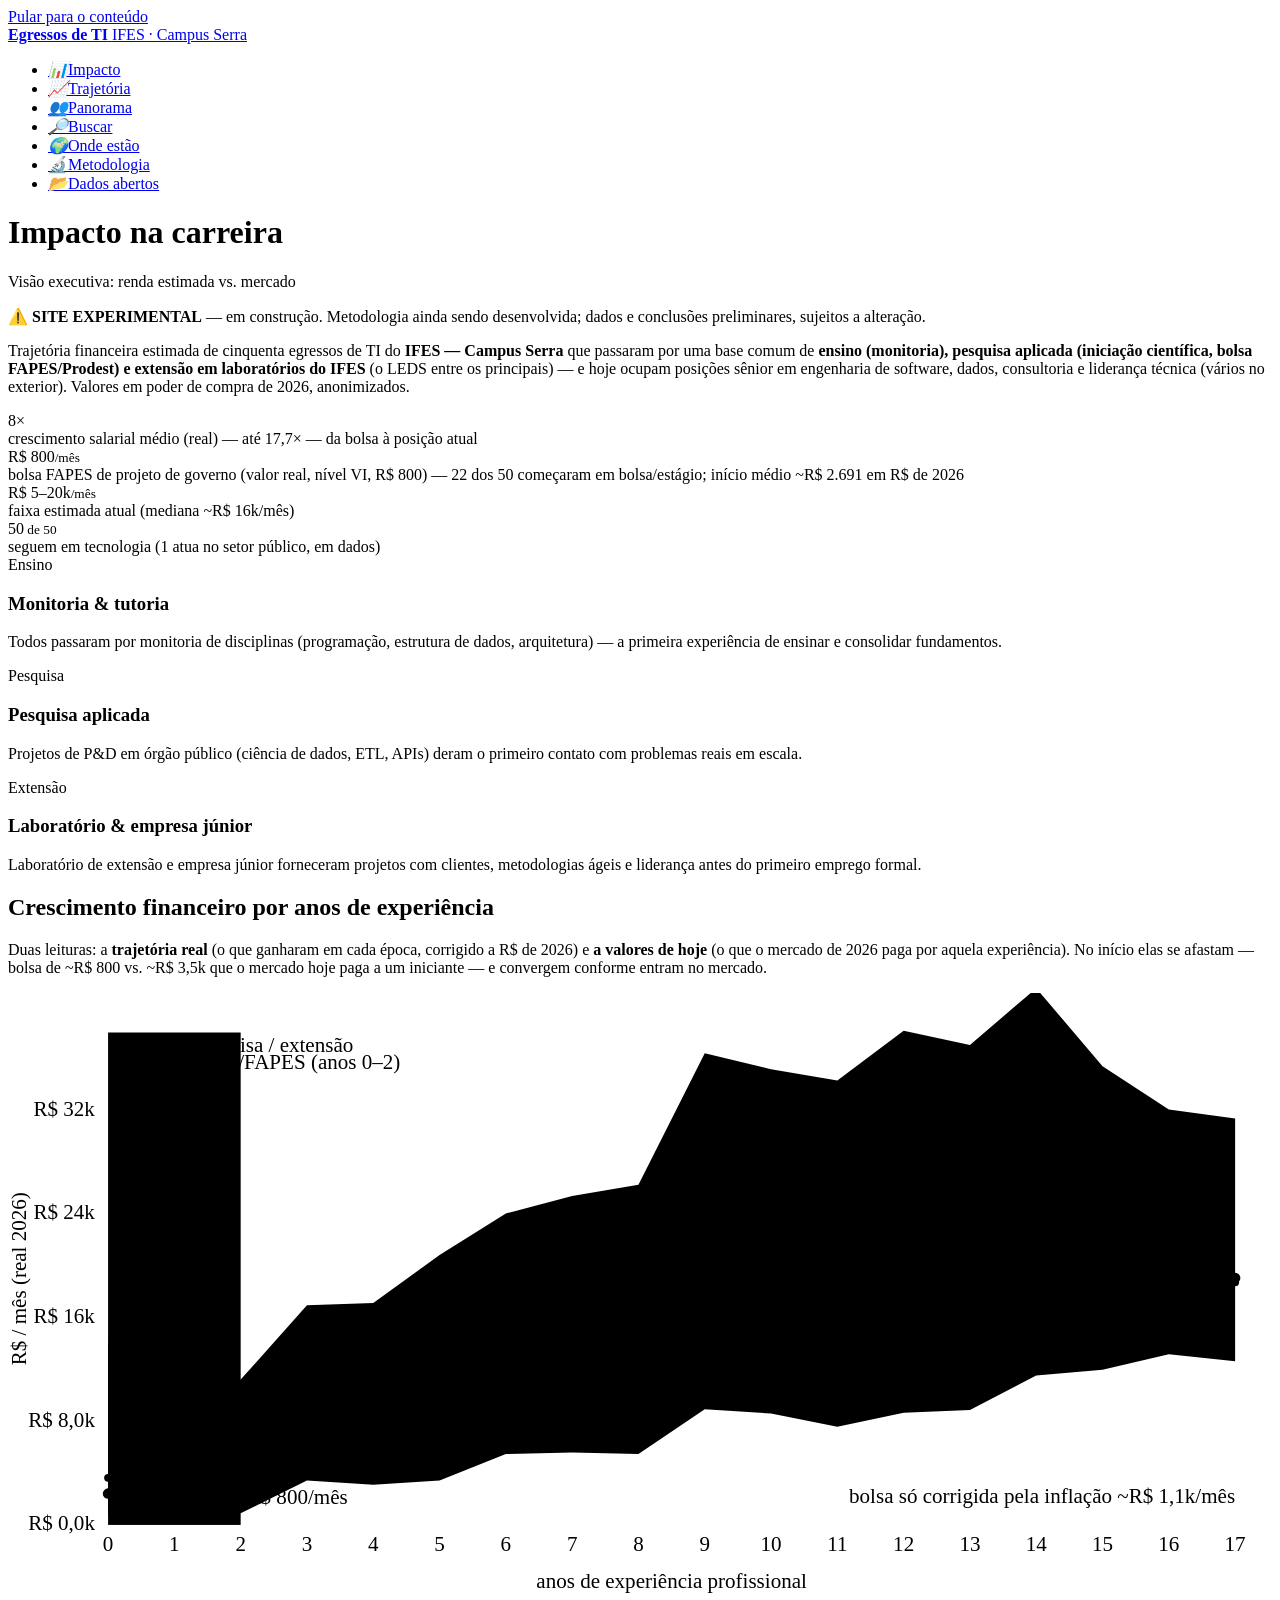
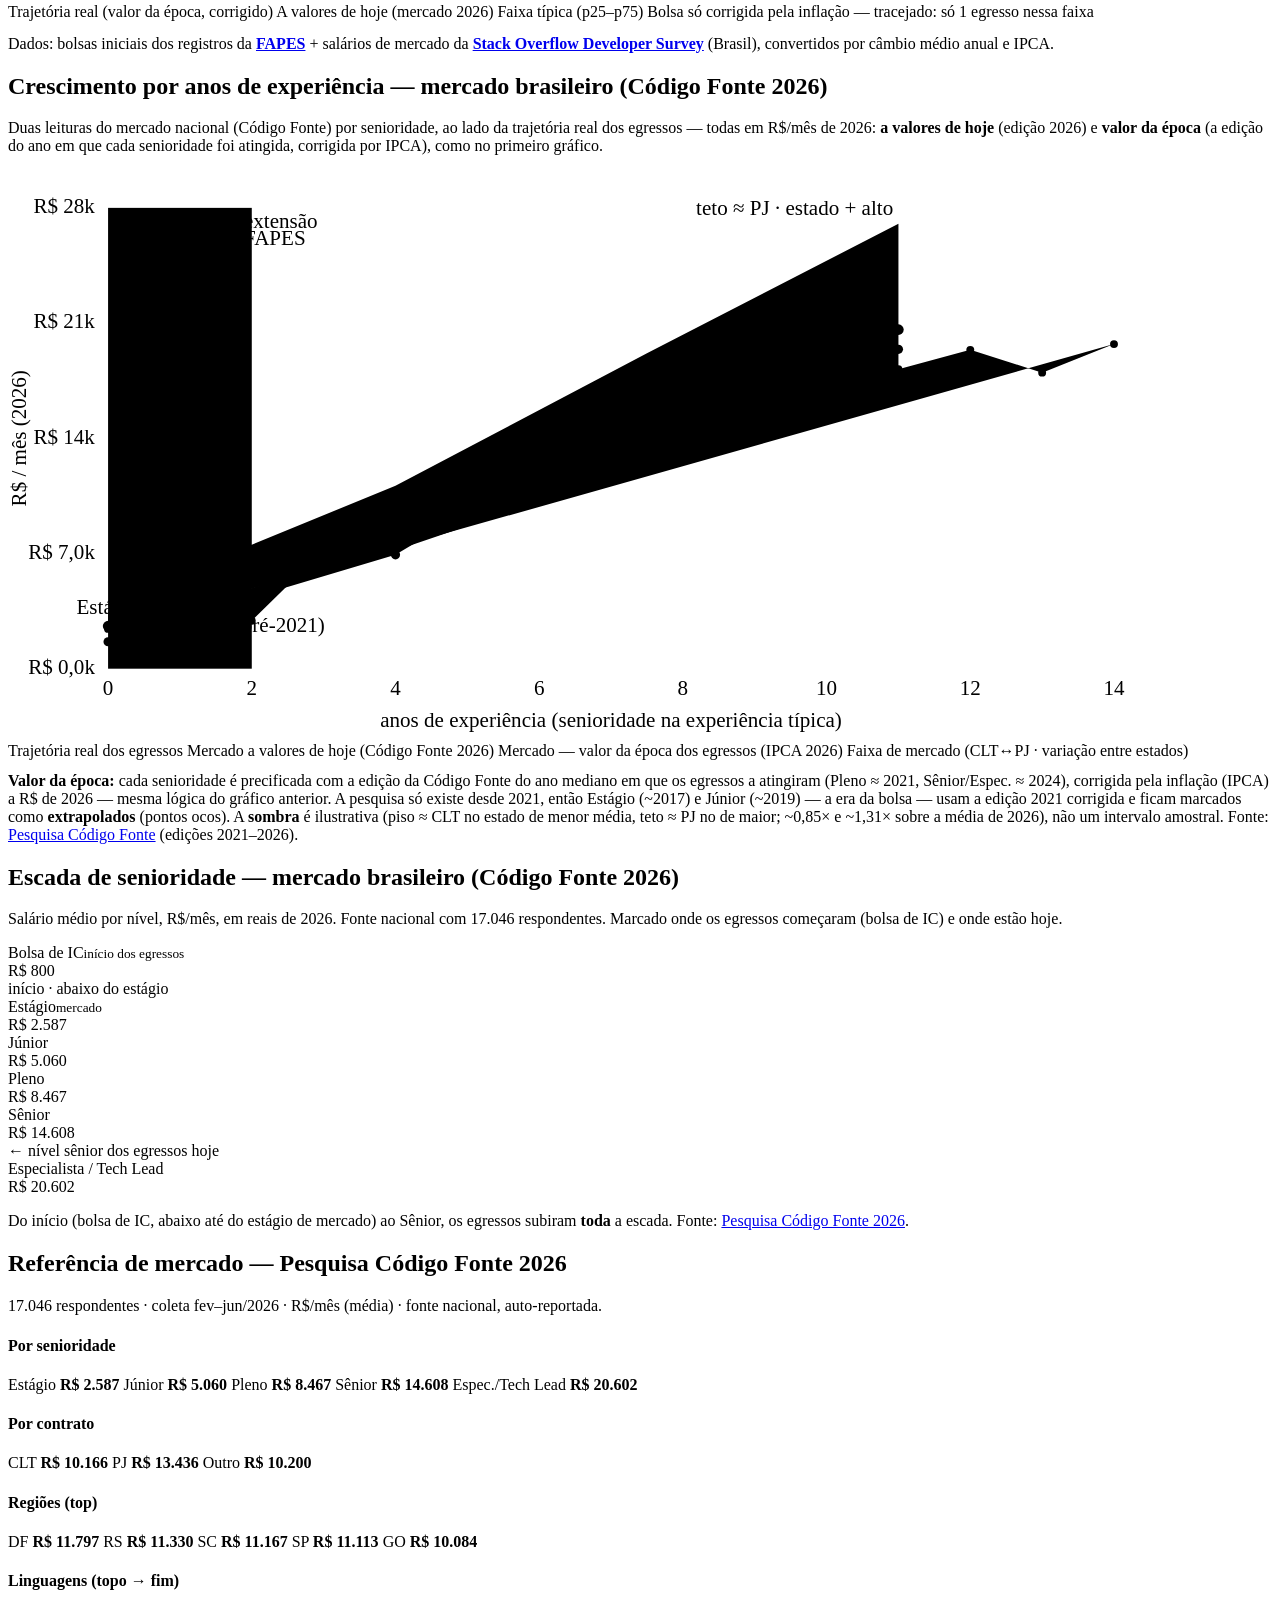
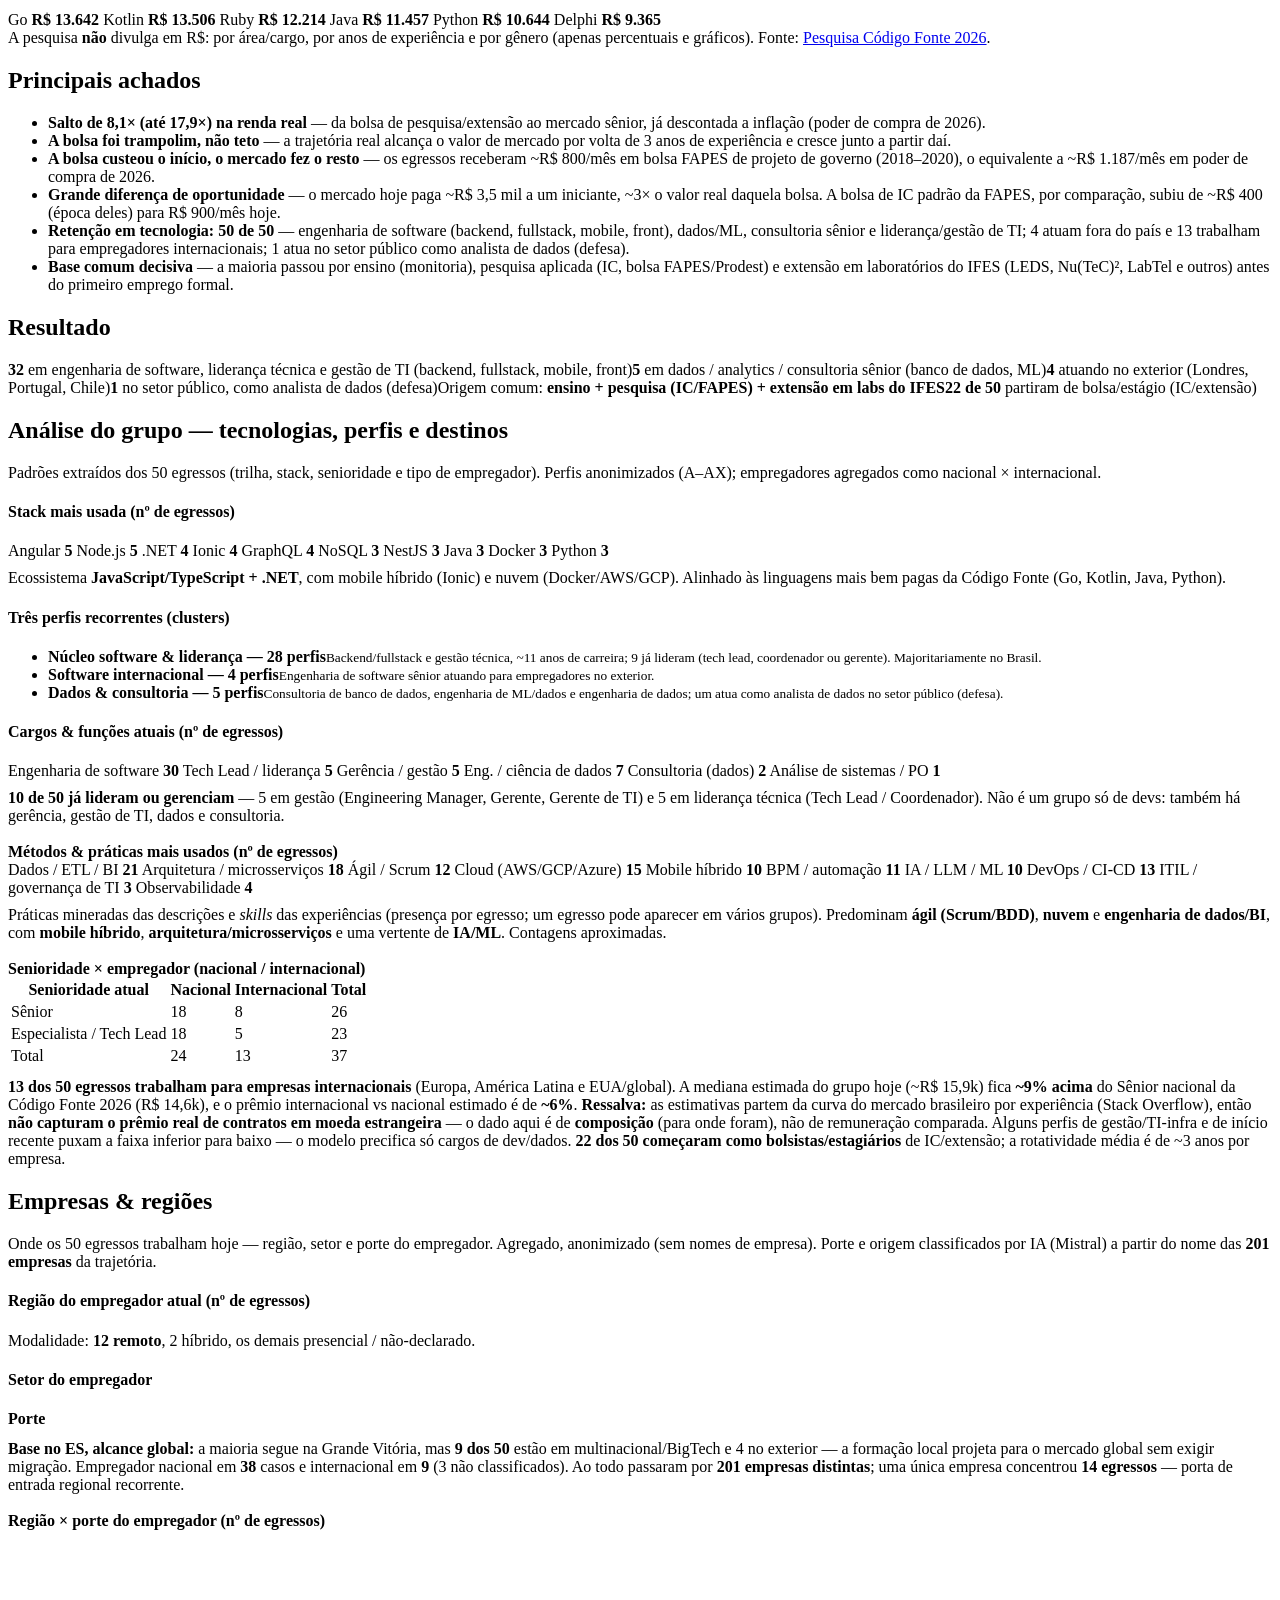
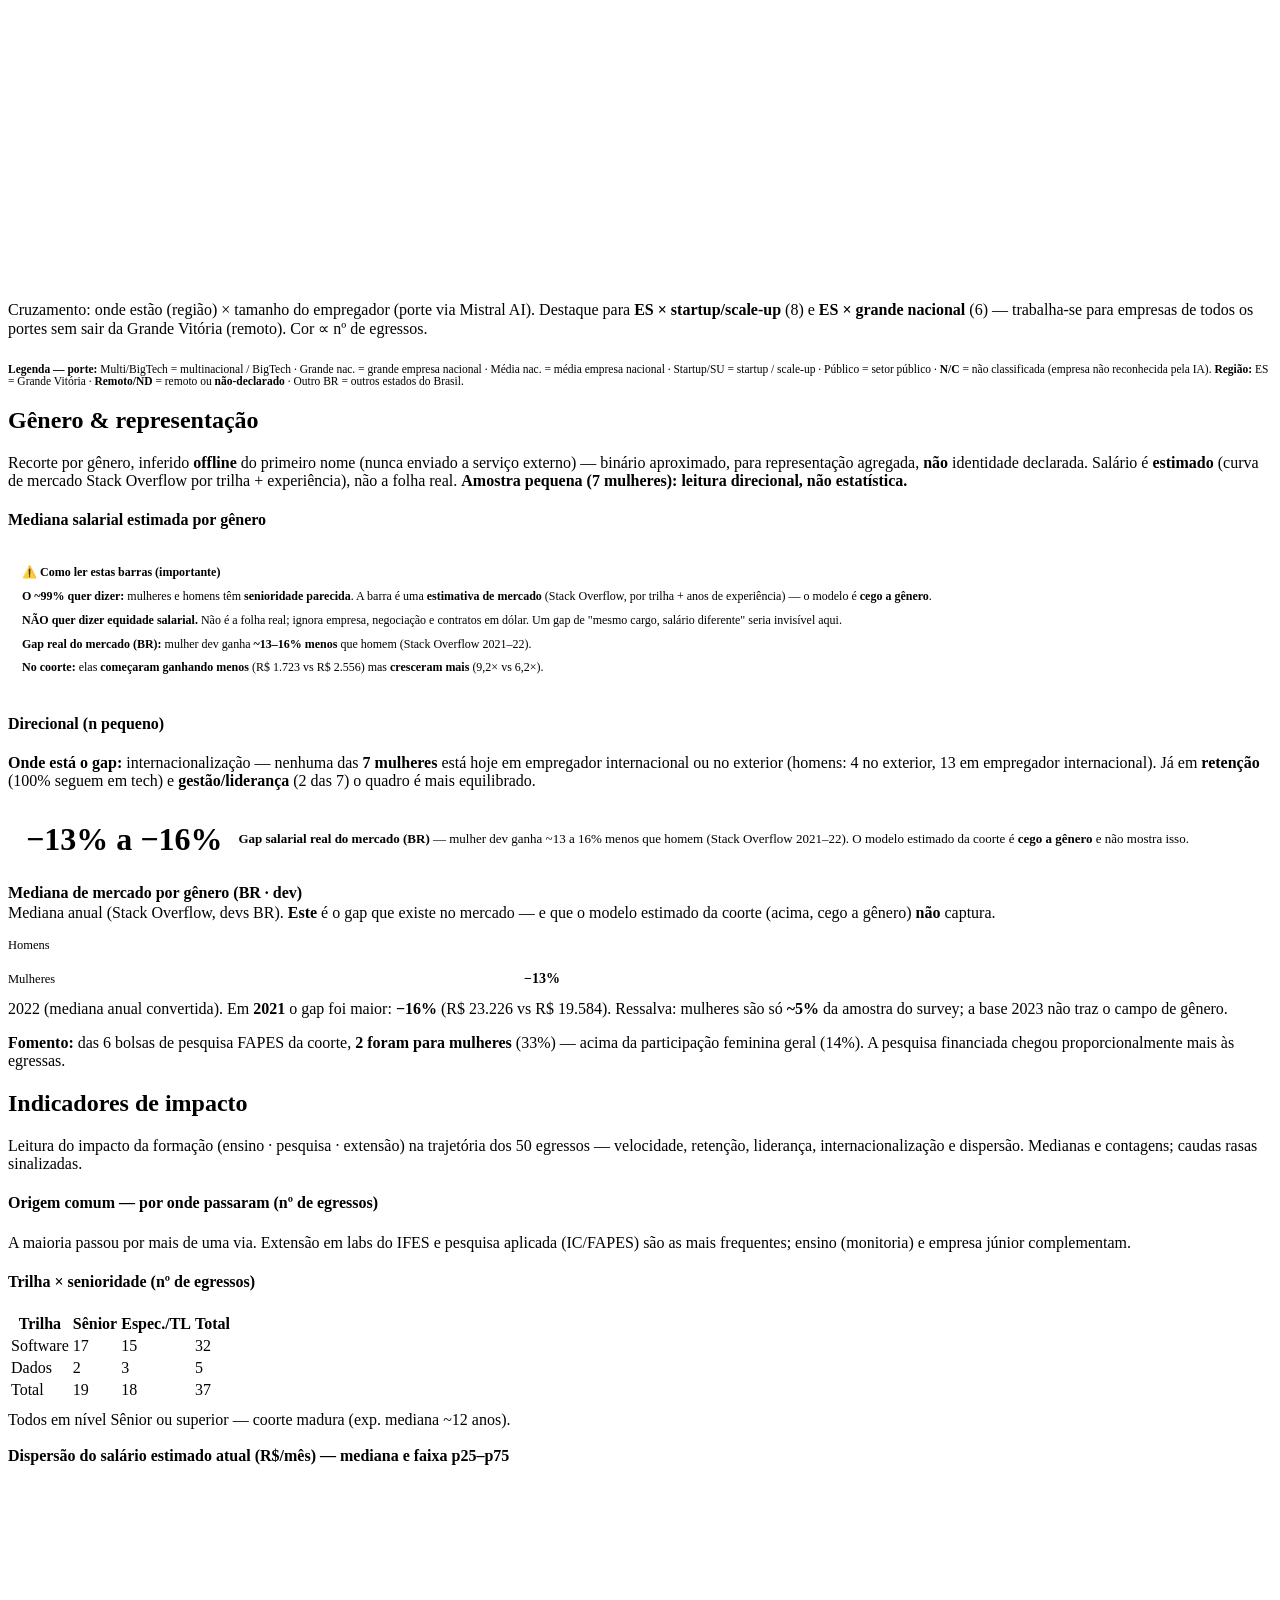
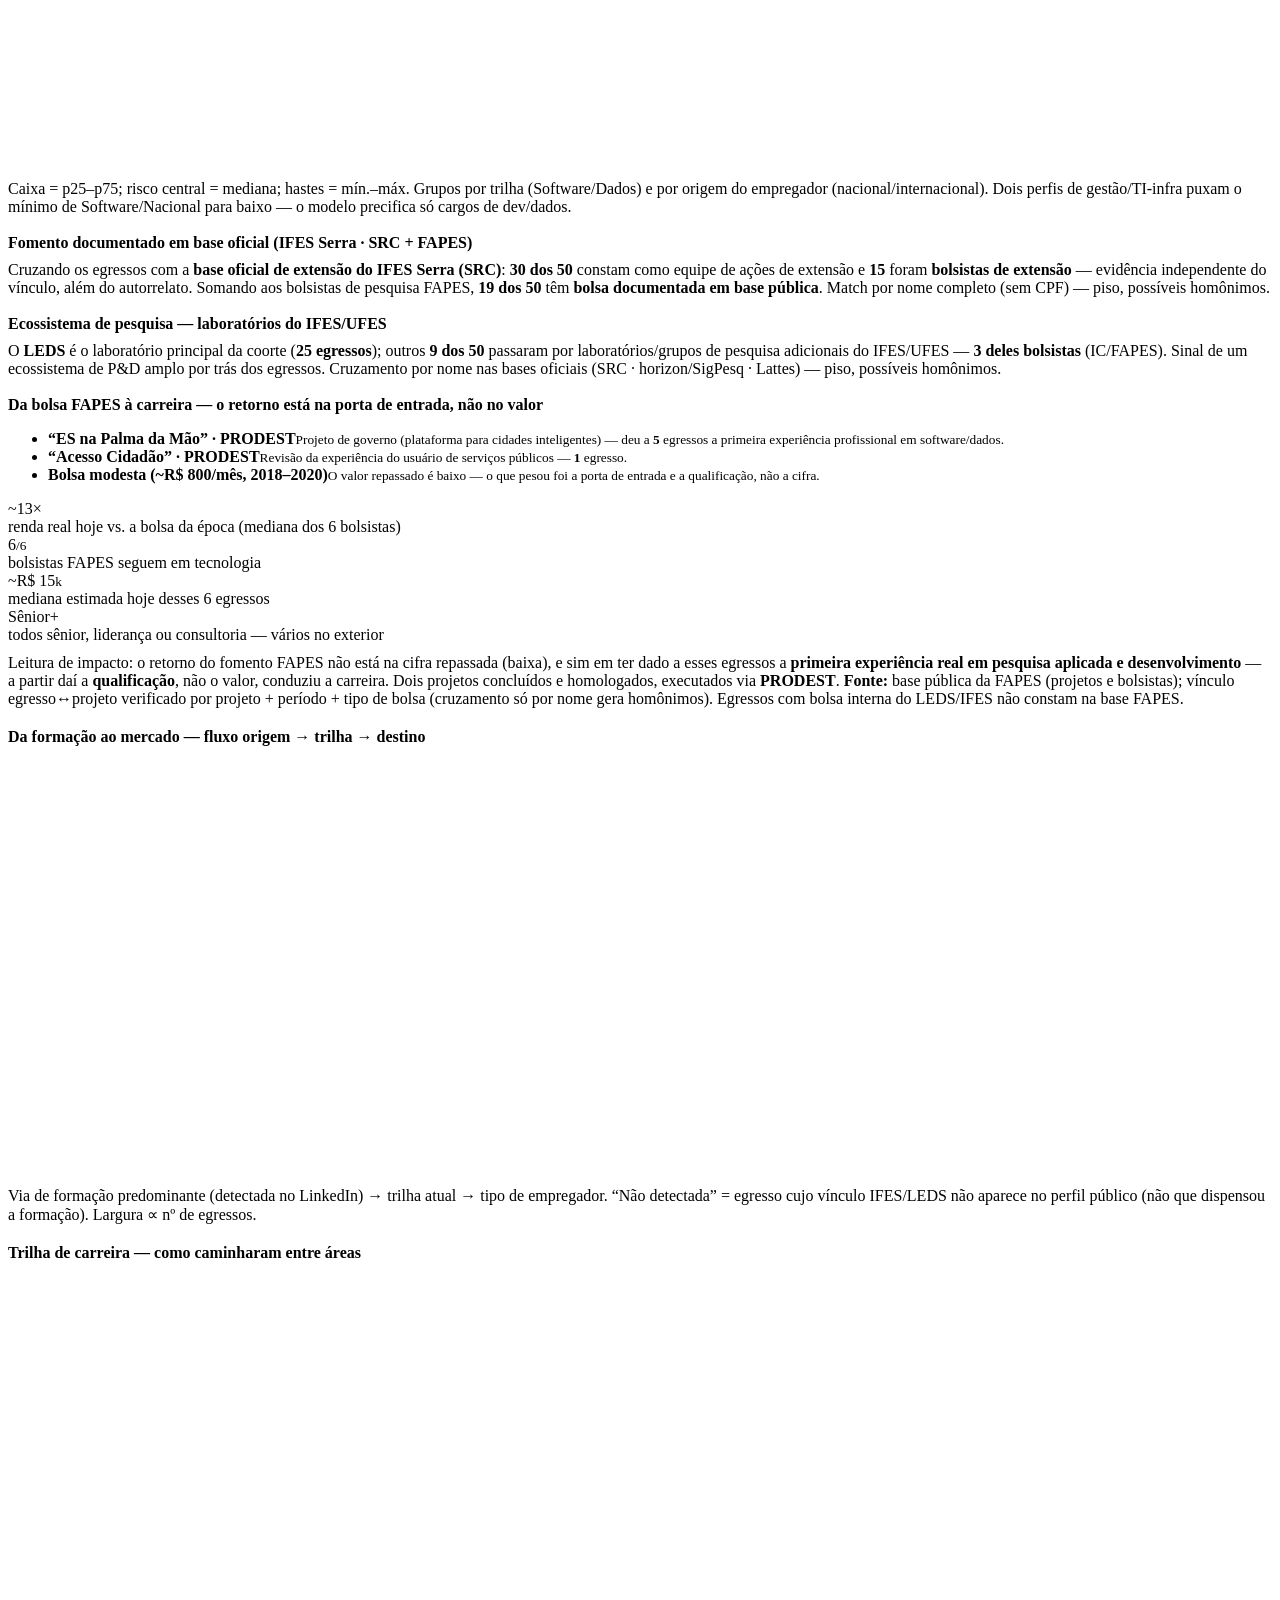
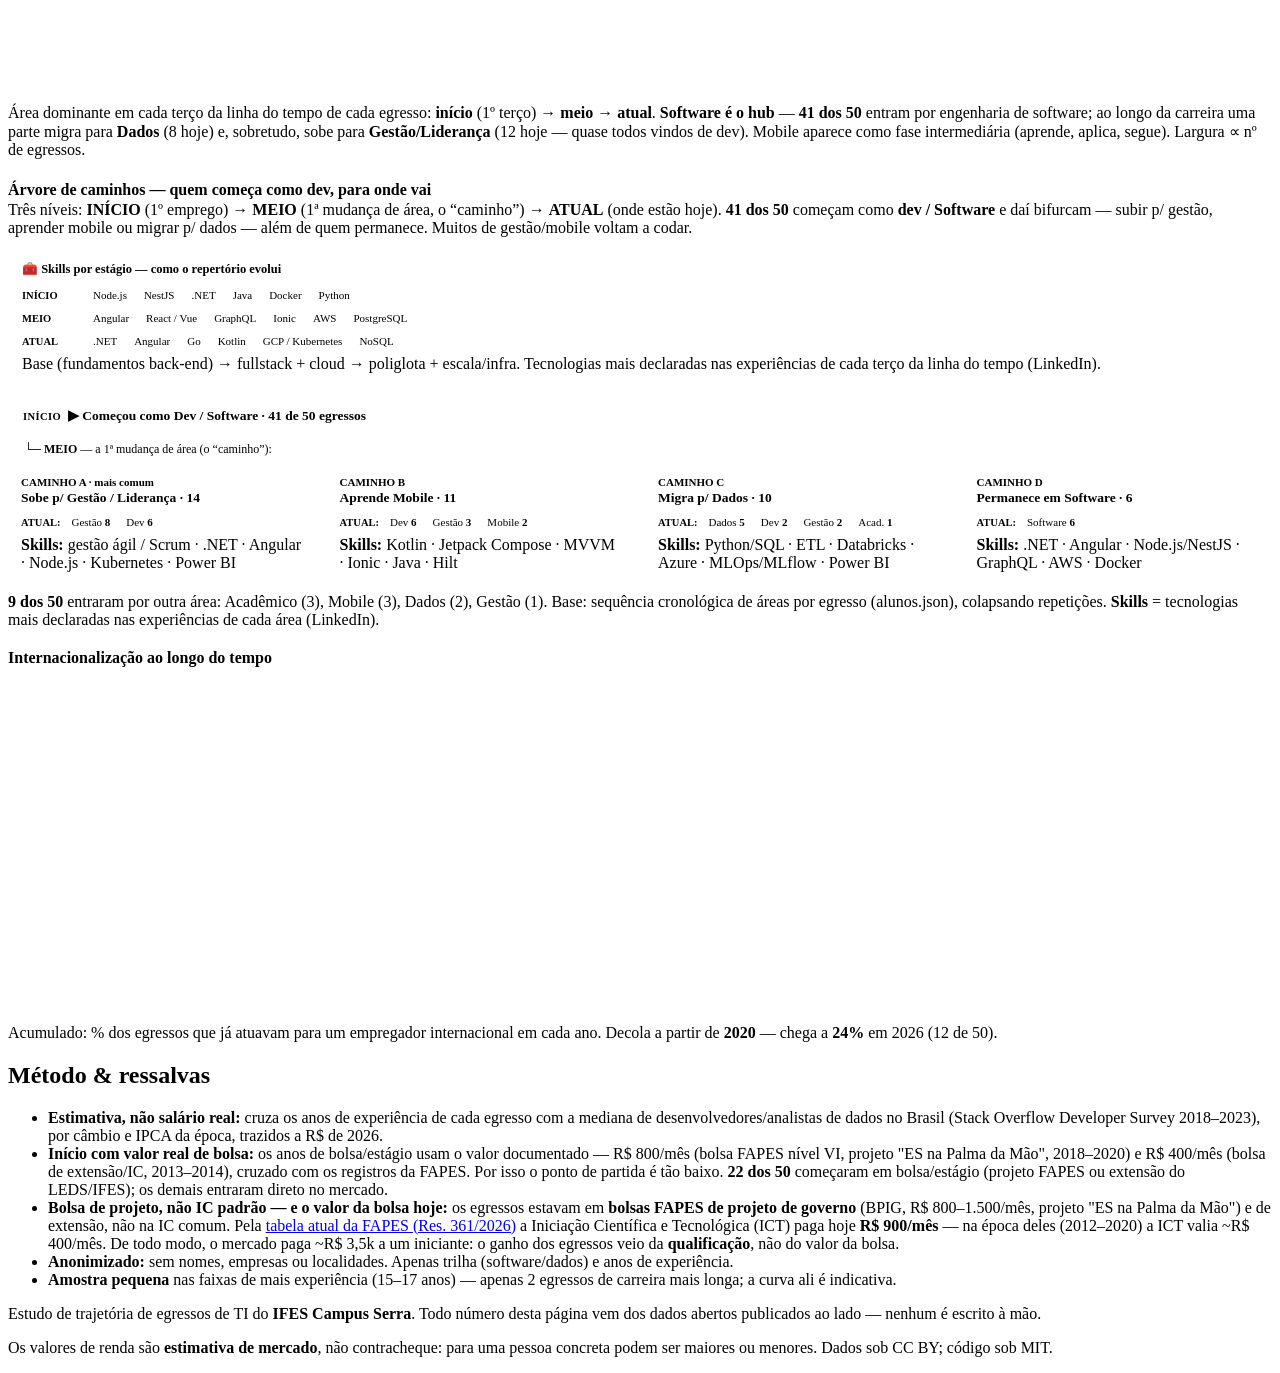
==== commit 54c52bc1: "feat: o menu vira navbar Era uma grade de cartões com título e subtítulo — um bloco de ~120 px antes" ====
--- a/index.html
+++ b/index.html
@@ -1,5 +1,5 @@
-<!DOCTYPE html><html lang="pt-BR" data-astro-cid-5hce7sga> <head><meta charset="utf-8"><meta name="viewport" content="width=device-width, initial-scale=1"><title>Impacto na carreira — Egressos de TI · IFES Campus Serra</title><meta name="description" content="Impacto na carreira dos egressos de TI do IFES Campus Serra: renda estimada frente ao mercado, em visão executiva."><link rel="icon" href="/egressos/favicon.svg" type="image/svg+xml"><link rel="stylesheet" href="/egressos/_astro/busca.B5UkqNE1.css">
-<link rel="stylesheet" href="/egressos/_astro/index.Qexmzpqu.css"></head> <body data-astro-cid-5hce7sga> <a class="pular" href="#conteudo" data-astro-cid-5hce7sga>Pular para o conteúdo</a> <header class="cabecalho" data-astro-cid-5hce7sga> <div class="faixa" aria-hidden="true" data-astro-cid-5hce7sga></div> <div class="miolo" data-astro-cid-5hce7sga> <p class="chapeu" data-astro-cid-5hce7sga>Egressos de TI · IFES Campus Serra</p> <h1 data-astro-cid-5hce7sga>Impacto na carreira</h1> <p class="sub" data-astro-cid-5hce7sga>Visão executiva: renda estimada vs. mercado</p> </div> </header> <nav class="menu" aria-label="Outras visões" data-astro-cid-5hce7sga> <div class="miolo cartoes" data-astro-cid-5hce7sga> <span class="cartao aqui" aria-current="page" data-astro-cid-5hce7sga> <b data-astro-cid-5hce7sga>📊 Impacto na carreira</b> <em data-astro-cid-5hce7sga>Visão executiva: renda estimada vs. mercado</em> </span><a class="cartao" href="/egressos/trajetoria_salarial.html" data-astro-cid-5hce7sga> <b data-astro-cid-5hce7sga>📈 Trajetória salarial</b> <em data-astro-cid-5hce7sga>Ano a ano, em salários mínimos e vs. o mundo</em> </a><a class="cartao" href="/egressos/dashboard_alunos.html" data-astro-cid-5hce7sga> <b data-astro-cid-5hce7sga>👥 Panorama por egresso</b> <em data-astro-cid-5hce7sga>Linha do tempo e cards anonimizados (A–AX)</em> </a><a class="cartao" href="/egressos/busca.html" data-astro-cid-5hce7sga> <b data-astro-cid-5hce7sga>🔎 Buscar</b> <em data-astro-cid-5hce7sga>Egressos, empresas e faixas de renda do mercado</em> </a><a class="cartao" href="/egressos/egressos-carreiras.html" data-astro-cid-5hce7sga> <b data-astro-cid-5hce7sga>🌍 Onde estão os egressos</b> <em data-astro-cid-5hce7sga>Empresas, países e jornada de cada um</em> </a><a class="cartao" href="/egressos/metodologia.html" data-astro-cid-5hce7sga> <b data-astro-cid-5hce7sga>🔬 Metodologia</b> <em data-astro-cid-5hce7sga>Fontes, ETL, cálculo salarial e ressalvas</em> </a><a class="cartao" href="/egressos/dados-abertos.html" data-astro-cid-5hce7sga> <b data-astro-cid-5hce7sga>📂 Dados abertos</b> <em data-astro-cid-5hce7sga>Baixe os JSON e o código (CC BY / MIT)</em> </a> </div> </nav> <main id="conteudo" class="miolo" data-astro-cid-5hce7sga>  <div class="index"> <p class="aviso-experimental" role="note">⚠️ <strong>SITE EXPERIMENTAL</strong> — em construção. Metodologia ainda sendo desenvolvida; dados e conclusões preliminares, sujeitos a alteração.</p> <p class="lede">Trajetória financeira estimada de cinquenta egressos de TI do <b>IFES — Campus Serra</b> que passaram por uma base comum de <b>ensino (monitoria), pesquisa aplicada (iniciação científica, bolsa FAPES/Prodest) e extensão em laboratórios do IFES</b> (o LEDS entre os principais) — e hoje ocupam posições sênior em engenharia de software, dados, consultoria e liderança técnica (vários no exterior). Valores em poder de compra de 2026, anonimizados.</p> <section class="hero-kpi" id="kpi"></section> <section> <div class="pillars"> <div class="pillar"><span class="tag">Ensino</span><h3>Monitoria &amp; tutoria</h3><p>Todos passaram por monitoria de disciplinas (programação, estrutura de dados, arquitetura) — a primeira experiência de ensinar e consolidar fundamentos.</p></div> <div class="pillar"><span class="tag">Pesquisa</span><h3>Pesquisa aplicada</h3><p>Projetos de P&amp;D em órgão público (ciência de dados, ETL, APIs) deram o primeiro contato com problemas reais em escala.</p></div> <div class="pillar"><span class="tag">Extensão</span><h3>Laboratório &amp; empresa júnior</h3><p>Laboratório de extensão e empresa júnior forneceram projetos com clientes, metodologias ágeis e liderança antes do primeiro emprego formal.</p></div> </div> </section> <section class="card"> <h2>Crescimento financeiro por anos de experiência</h2> <p class="hint">Duas leituras: a <b>trajetória real</b> (o que ganharam em cada época, corrigido a R$ de 2026) e <b>a valores de hoje</b> (o que o mercado de 2026 paga por aquela experiência). No início elas se afastam — bolsa de ~R$ 800 vs. ~R$ 3,5k que o mercado hoje paga a um iniciante — e convergem conforme entram no mercado.</p> <div class="chart-scroll"><svg id="chart" viewBox="0 0 960 460" role="img" aria-label="Crescimento salarial estimado por anos de experiência"></svg></div> <div class="legend"> <span><i class="sw-line"></i> Trajetória real (valor da época, corrigido)</span> <span><i class="sw-pv"></i> A valores de hoje (mercado 2026)</span> <span><i class="sw-band"></i> Faixa típica (p25–p75)</span> <span><i class="sw-ref"></i> Bolsa só corrigida pela inflação</span> <span style="color:var(--muted)">— tracejado: só 1 egresso nessa faixa</span> </div> <p class="hint" style="margin:14px 0 0">Dados: bolsas iniciais dos registros da <a href="https://fapes.es.gov.br/fapes-reajusta-tabela-de-valores-de-bolsas-e" target="_blank" rel="noopener"><b>FAPES</b></a> + salários de mercado da <a href="https://survey.stackoverflow.co/" target="_blank" rel="noopener"><b>Stack Overflow Developer Survey</b></a> (Brasil), convertidos por câmbio médio anual e IPCA.</p> </section> <section class="card"> <h2>Crescimento por anos de experiência — mercado brasileiro (Código Fonte 2026)</h2> <p class="hint">Duas leituras do mercado nacional (Código Fonte) por senioridade, ao lado da trajetória real dos egressos — todas em R$/mês de 2026: <b>a valores de hoje</b> (edição 2026) e <b>valor da época</b> (a edição do ano em que cada senioridade foi atingida, corrigida por IPCA), como no primeiro gráfico.</p> <div class="chart-scroll"><svg id="chart2" viewBox="0 0 960 430" role="img" aria-label="Crescimento por experiência — Código Fonte"></svg></div> <div class="legend"> <span><i class="sw-line"></i> Trajetória real dos egressos</span> <span><i class="sw-cf"></i> Mercado a valores de hoje (Código Fonte 2026)</span> <span><i class="sw-ep"></i> Mercado — valor da época dos egressos (IPCA 2026)</span> <span><i class="sw-cfband"></i> Faixa de mercado (CLT↔PJ · variação entre estados)</span> </div> <p class="hint" style="margin:12px 0 0"><b>Valor da época:</b> cada senioridade é precificada com a edição da Código Fonte do ano mediano em que os egressos a atingiram (Pleno ≈ 2021, Sênior/Espec. ≈ 2024), corrigida pela inflação (IPCA) a R$ de 2026 — mesma lógica do gráfico anterior. A pesquisa só existe desde 2021, então Estágio (~2017) e Júnior (~2019) — a era da bolsa — usam a edição 2021 corrigida e ficam marcados como <b>extrapolados</b> (pontos ocos). A <b>sombra</b> é ilustrativa (piso ≈ CLT no estado de menor média, teto ≈ PJ no de maior; ~0,85× e ~1,31× sobre a média de 2026), não um intervalo amostral. Fonte: <a href="https://pesquisa.codigofonte.com.br" target="_blank" rel="noopener">Pesquisa Código Fonte</a> (edições 2021–2026).</p> </section> <section class="card"> <h2>Escada de senioridade — mercado brasileiro (Código Fonte 2026)</h2> <p class="hint">Salário médio por nível, R$/mês, em reais de 2026. Fonte nacional com 17.046 respondentes. Marcado onde os egressos começaram (bolsa de IC) e onde estão hoje.</p> <div class="ladder" id="ladder"></div> <p class="hint" style="margin:16px 0 0">Do início (bolsa de IC, abaixo até do estágio de mercado) ao Sênior, os egressos subiram <b>toda</b> a escada. Fonte: <a href="https://pesquisa.codigofonte.com.br/2026" target="_blank" rel="noopener">Pesquisa Código Fonte 2026</a>.</p> </section> <section class="card"> <h2>Referência de mercado — Pesquisa Código Fonte 2026</h2> <p class="hint">17.046 respondentes · coleta fev–jun/2026 · R$/mês (média) · fonte nacional, auto-reportada.</p> <div class="cf-grid"> <div> <h4>Por senioridade</h4> <div class="chips"> <span class="chip num">Estágio <b>R$ 2.587</b></span> <span class="chip num">Júnior <b>R$ 5.060</b></span> <span class="chip num">Pleno <b>R$ 8.467</b></span> <span class="chip num">Sênior <b>R$ 14.608</b></span> <span class="chip num">Espec./Tech Lead <b>R$ 20.602</b></span> </div> </div> <div> <h4>Por contrato</h4> <div class="chips"> <span class="chip num">CLT <b>R$ 10.166</b></span> <span class="chip num">PJ <b>R$ 13.436</b></span> <span class="chip num">Outro <b>R$ 10.200</b></span> </div> </div> <div> <h4>Regiões (top)</h4> <div class="chips"> <span class="chip num">DF <b>R$ 11.797</b></span> <span class="chip num">RS <b>R$ 11.330</b></span> <span class="chip num">SC <b>R$ 11.167</b></span> <span class="chip num">SP <b>R$ 11.113</b></span> <span class="chip num">GO <b>R$ 10.084</b></span> </div> </div> <div> <h4>Linguagens (topo → fim)</h4> <div class="chips"> <span class="chip num">Go <b>R$ 13.642</b></span> <span class="chip num">Kotlin <b>R$ 13.506</b></span> <span class="chip num">Ruby <b>R$ 12.214</b></span> <span class="chip num">Java <b>R$ 11.457</b></span> <span class="chip num">Python <b>R$ 10.644</b></span> <span class="chip num">Delphi <b>R$ 9.365</b></span> </div> </div> </div> <p class="hint" style="margin:0">A pesquisa <b>não</b> divulga em R$: por área/cargo, por anos de experiência e por gênero (apenas percentuais e gráficos). Fonte: <a href="https://pesquisa.codigofonte.com.br/2026" target="_blank" rel="noopener">Pesquisa Código Fonte 2026</a>.</p> </section> <section class="card"> <h2>Principais achados</h2> <ul class="finds"> <li><b>Salto de 8,1× (até 17,9×) na renda real</b> — da bolsa de pesquisa/extensão ao mercado sênior, já descontada a inflação (poder de compra de 2026).</li> <li><b>A bolsa foi trampolim, não teto</b> — a trajetória real alcança o valor de mercado por volta de 3 anos de experiência e cresce junto a partir daí.</li> <li><b>A bolsa custeou o início, o mercado fez o resto</b> — os egressos receberam ~R$ 800/mês em bolsa FAPES de projeto de governo (2018–2020), o equivalente a ~R$ 1.187/mês em poder de compra de 2026.</li> <li><b>Grande diferença de oportunidade</b> — o mercado hoje paga ~R$ 3,5 mil a um iniciante, ~3× o valor real daquela bolsa. A bolsa de IC padrão da FAPES, por comparação, subiu de ~R$ 400 (época deles) para R$ 900/mês hoje.</li> <li><b>Retenção em tecnologia: 50 de 50</b> — engenharia de software (backend, fullstack, mobile, front), dados/ML, consultoria sênior e liderança/gestão de TI; 4 atuam fora do país e 13 trabalham para empregadores internacionais; 1 atua no setor público como analista de dados (defesa).</li> <li><b>Base comum decisiva</b> — a maioria passou por ensino (monitoria), pesquisa aplicada (IC, bolsa FAPES/Prodest) e extensão em laboratórios do IFES (LEDS, Nu(TeC)², LabTel e outros) antes do primeiro emprego formal.</li> </ul> </section> <section class="card"> <h2>Resultado</h2> <div class="chips" id="outcomes"></div> </section> <section class="card"> <h2>Análise do grupo — tecnologias, perfis e destinos</h2> <p class="hint">Padrões extraídos dos 50 egressos (trilha, stack, senioridade e tipo de empregador). Perfis anonimizados (A–AX); empregadores agregados como nacional × internacional.</p> <div class="cf-grid"> <div> <h4>Stack mais usada (nº de egressos)</h4> <div class="chips"> <span class="chip num">Angular <b>5</b></span> <span class="chip num">Node.js <b>5</b></span> <span class="chip num">.NET <b>4</b></span> <span class="chip num">Ionic <b>4</b></span> <span class="chip num">GraphQL <b>4</b></span> <span class="chip num">NoSQL <b>3</b></span> <span class="chip num">NestJS <b>3</b></span> <span class="chip num">Java <b>3</b></span> <span class="chip num">Docker <b>3</b></span> <span class="chip num">Python <b>3</b></span> </div> <p class="hint" style="margin-top:9px">Ecossistema <b>JavaScript/TypeScript + .NET</b>, com mobile híbrido (Ionic) e nuvem (Docker/AWS/GCP). Alinhado às linguagens mais bem pagas da Código Fonte (Go, Kotlin, Java, Python).</p> </div> <div> <h4>Três perfis recorrentes (clusters)</h4> <ul class="clist"> <li><span class="cdot" style="background:var(--sw)"></span><div><b>Núcleo software &amp; liderança — 28 perfis</b><small>Backend/fullstack e gestão técnica, ~11 anos de carreira; 9 já lideram (tech lead, coordenador ou gerente). Majoritariamente no Brasil.</small></div></li> <li><span class="cdot" style="background:var(--pv)"></span><div><b>Software internacional — 4 perfis</b><small>Engenharia de software sênior atuando para empregadores no exterior.</small></div></li> <li><span class="cdot" style="background:var(--data)"></span><div><b>Dados &amp; consultoria — 5 perfis</b><small>Consultoria de banco de dados, engenharia de ML/dados e engenharia de dados; um atua como analista de dados no setor público (defesa).</small></div></li> </ul> </div> <div> <h4>Cargos &amp; funções atuais (nº de egressos)</h4> <div class="chips"> <span class="chip num">Engenharia de software <b>30</b></span> <span class="chip num">Tech Lead / liderança <b>5</b></span> <span class="chip num">Gerência / gestão <b>5</b></span> <span class="chip num">Eng. / ciência de dados <b>7</b></span> <span class="chip num">Consultoria (dados) <b>2</b></span> <span class="chip num">Análise de sistemas / PO <b>1</b></span> </div> <p class="hint" style="margin-top:9px"><b>10 de 50 já lideram ou gerenciam</b> — 5 em gestão (Engineering Manager, Gerente, Gerente de TI) e 5 em liderança técnica (Tech Lead / Coordenador). Não é um grupo só de devs: também há gerência, gestão de TI, dados e consultoria.</p> </div> </div> <h4 style="margin:18px 0 0">Métodos &amp; práticas mais usados (nº de egressos)</h4> <div class="chips"> <span class="chip num">Dados / ETL / BI <b>21</b></span> <span class="chip num">Arquitetura / microsserviços <b>18</b></span> <span class="chip num">Ágil / Scrum <b>12</b></span> <span class="chip num">Cloud (AWS/GCP/Azure) <b>15</b></span> <span class="chip num">Mobile híbrido <b>10</b></span> <span class="chip num">BPM / automação <b>11</b></span> <span class="chip num">IA / LLM / ML <b>10</b></span> <span class="chip num">DevOps / CI-CD <b>13</b></span> <span class="chip num">ITIL / governança de TI <b>3</b></span> <span class="chip num">Observabilidade <b>4</b></span> </div> <p class="hint" style="margin-top:9px">Práticas mineradas das descrições e <i>skills</i> das experiências (presença por egresso; um egresso pode aparecer em vários grupos). Predominam <b>ágil (Scrum/BDD)</b>, <b>nuvem</b> e <b>engenharia de dados/BI</b>, com <b>mobile híbrido</b>, <b>arquitetura/microsserviços</b> e uma vertente de <b>IA/ML</b>. Contagens aproximadas.</p> <h4 style="margin:18px 0 0">Senioridade × empregador (nacional / internacional)</h4> <table class="atable"> <thead><tr><th>Senioridade atual</th><th class="n">Nacional</th><th class="n">Internacional</th><th class="n">Total</th></tr></thead> <tbody> <tr><td>Sênior</td><td class="n">18</td><td class="n">8</td><td class="n tot">26</td></tr> <tr><td>Especialista / Tech Lead</td><td class="n">18</td><td class="n">5</td><td class="n tot">23</td></tr> <tr><td class="tot">Total</td><td class="n tot">24</td><td class="n tot">13</td><td class="n tot">37</td></tr> </tbody> </table> <p class="hint" style="margin-top:10px"><b>13 dos 50 egressos trabalham para empresas internacionais</b> (Europa, América Latina e EUA/global). A mediana estimada do grupo hoje (~R$ 15,9k) fica <b>~9% acima</b> do Sênior nacional da Código Fonte 2026 (R$ 14,6k), e o prêmio internacional vs nacional estimado é de <b>~6%</b>. <b>Ressalva:</b> as estimativas partem da curva do mercado brasileiro por experiência (Stack Overflow), então <b>não capturam o prêmio real de contratos em moeda estrangeira</b> — o dado aqui é de <b>composição</b> (para onde foram), não de remuneração comparada. Alguns perfis de gestão/TI-infra e de início recente puxam a faixa inferior para baixo — o modelo precifica só cargos de dev/dados. <b>22 dos 50 começaram como bolsistas/estagiários</b> de IC/extensão; a rotatividade média é de ~3 anos por empresa.</p> </section> <section class="card"> <h2>Empresas &amp; regiões</h2> <p class="hint">Onde os 50 egressos trabalham hoje — região, setor e porte do empregador. Agregado, anonimizado (sem nomes de empresa). Porte e origem classificados por IA (Mistral) a partir do nome das <b>201 empresas</b> da trajetória.</p> <div class="cf-grid"> <div> <h4>Região do empregador atual (nº de egressos)</h4> <div id="empregiao"></div> <p class="hint" style="margin-top:9px">Modalidade: <b>12 remoto</b>, 2 híbrido, os demais presencial / não-declarado.</p> </div> <div> <h4>Setor do empregador</h4> <div class="chips" id="empsetor"></div> <h4 style="margin:14px 0 0">Porte</h4> <div class="chips" id="empporte"></div> </div> </div> <p class="hint" style="margin-top:12px"><b>Base no ES, alcance global:</b> a maioria segue na Grande Vitória, mas <b>9 dos 50</b> estão em multinacional/BigTech e 4 no exterior — a formação local projeta para o mercado global sem exigir migração. Empregador nacional em <b>38</b> casos e internacional em <b>9</b> (3 não classificados). Ao todo passaram por <b>201 empresas distintas</b>; uma única empresa concentrou <b>14 egressos</b> — porta de entrada regional recorrente.</p> <h4 style="margin:18px 0 0">Região × porte do empregador (nº de egressos)</h4> <div class="chart-scroll"><svg id="empheat" viewBox="0 0 900 250" role="img" aria-label="Heatmap região × porte"></svg></div> <p class="hint">Cruzamento: onde estão (região) × tamanho do empregador (porte via Mistral AI). Destaque para <b>ES × startup/scale-up</b> (8) e <b>ES × grande nacional</b> (6) — trabalha-se para empresas de todos os portes sem sair da Grande Vitória (remoto). Cor ∝ nº de egressos.</p> <p class="hint" style="font-size:11.5px;border-top:1px solid var(--border);padding-top:9px"><b>Legenda —</b> <b>porte:</b> Multi/BigTech = multinacional / BigTech · Grande nac. = grande empresa nacional · Média nac. = média empresa nacional · Startup/SU = startup / scale-up · Público = setor público · <b>N/C</b> = não classificada (empresa não reconhecida pela IA). <b>Região:</b> ES = Grande Vitória · <b>Remoto/ND</b> = remoto ou <b>não-declarado</b> · Outro BR = outros estados do Brasil.</p> </section> <section class="card"> <h2>Gênero &amp; representação</h2> <p class="hint">Recorte por gênero, inferido <b>offline</b> do primeiro nome (nunca enviado a serviço externo) — binário aproximado, para representação agregada, <b>não</b> identidade declarada. Salário é <b>estimado</b> (curva de mercado Stack Overflow por trilha + experiência), não a folha real. <b>Amostra pequena (7 mulheres): leitura direcional, não estatística.</b></p> <div class="hero-kpi" id="genkpi" style="margin-bottom:16px"></div> <div class="cf-grid"> <div> <h4>Mediana salarial <b>estimada</b> por gênero</h4> <div id="genbars"></div> <div style="margin-top:11px;border:1px solid var(--border);border-radius:10px;padding:12px 14px;background:var(--surface-2);font-size:12px;line-height:1.55"> <div style="font-weight:750;margin-bottom:6px">⚠️ Como ler estas barras (importante)</div> <div style="margin:5px 0"><b>O ~99% quer dizer:</b> mulheres e homens têm <b>senioridade parecida</b>. A barra é uma <b>estimativa de mercado</b> (Stack Overflow, por trilha + anos de experiência) — o modelo é <b>cego a gênero</b>.</div> <div style="margin:5px 0"><b>NÃO quer dizer equidade salarial.</b> Não é a folha real; ignora empresa, negociação e contratos em dólar. Um gap de "mesmo cargo, salário diferente" seria invisível aqui.</div> <div style="margin:5px 0"><b>Gap real do mercado (BR):</b> mulher dev ganha <b>~13–16% menos</b> que homem (Stack Overflow 2021–22).</div> <div style="margin:5px 0"><b>No coorte:</b> elas <b>começaram ganhando menos</b> (R$ 1.723 vs R$ 2.556) mas <b>cresceram mais</b> (9,2× vs 6,2×).</div> </div> </div> <div> <h4>Direcional (n pequeno)</h4> <div class="chips" id="gendir"></div> <p class="hint" style="margin-top:9px"><b>Onde está o gap:</b> internacionalização — nenhuma das <b>7 mulheres</b> está hoje em empregador internacional ou no exterior (homens: 4 no exterior, 13 em empregador internacional). Já em <b>retenção</b> (100% seguem em tech) e <b>gestão/liderança</b> (2 das 7) o quadro é mais equilibrado.</p> </div> </div> <div style="display:flex;gap:16px;align-items:center;border:1.5px solid var(--amber);border-radius:12px;padding:15px 18px;margin:18px 0 6px;background:var(--surface-2)"> <div style="font-size:32px;font-weight:800;color:var(--amber);line-height:1;white-space:nowrap">−13% a −16%</div> <div style="font-size:13px;line-height:1.45"><b>Gap salarial real do mercado (BR)</b> — mulher dev ganha ~13 a 16% menos que homem (Stack Overflow 2021–22). O modelo estimado da coorte é <b>cego a gênero</b> e não mostra isso.</div> </div> <h4 style="margin:14px 0 2px">Mediana de mercado por gênero (BR · dev)</h4> <p class="hint" style="margin:0 0 10px">Mediana anual (Stack Overflow, devs BR). <b>Este</b> é o gap que existe no mercado — e que o modelo estimado da coorte (acima, cego a gênero) <b>não</b> captura.</p> <div style="max-width:560px"> <div style="display:flex;align-items:center;gap:10px;margin:8px 0"> <div style="flex:0 0 78px;font-size:12.5px;color:var(--ink-2)">Homens</div> <div style="flex:1;background:var(--surface-2);border-radius:6px;height:26px"><div style="width:100%;background:var(--accent);height:26px;border-radius:6px;display:flex;align-items:center;justify-content:flex-end;padding-right:9px;color:#fff;font-weight:700;font-size:12.5px">R$ 28.044</div></div> </div> <div style="display:flex;align-items:center;gap:10px;margin:8px 0"> <div style="flex:0 0 78px;font-size:12.5px;color:var(--ink-2)">Mulheres</div> <div style="flex:1;background:var(--surface-2);border-radius:6px;height:26px"><div style="width:86.7%;background:var(--amber);height:26px;border-radius:6px;display:flex;align-items:center;justify-content:flex-end;padding-right:9px;color:#fff;font-weight:700;font-size:12.5px">R$ 24.300</div></div> <div style="flex:0 0 52px;text-align:center;font-weight:800;font-size:14px;color:var(--amber)">−13%</div> </div> </div> <p class="hint" style="margin-top:6px">2022 (mediana anual convertida). Em <b>2021</b> o gap foi maior: <b>−16%</b> (R$ 23.226 vs R$ 19.584). Ressalva: mulheres são só <b>~5%</b> da amostra do survey; a base 2023 não traz o campo de gênero.</p> <p class="hint" style="margin-top:10px"><b>Fomento:</b> das 6 bolsas de pesquisa FAPES da coorte, <b>2 foram para mulheres</b> (33%) — acima da participação feminina geral (14%). A pesquisa financiada chegou proporcionalmente mais às egressas.</p> </section> <section class="card"> <h2>Indicadores de impacto</h2> <p class="hint">Leitura do impacto da formação (ensino · pesquisa · extensão) na trajetória dos 50 egressos — velocidade, retenção, liderança, internacionalização e dispersão. Medianas e contagens; caudas rasas sinalizadas.</p> <div class="hero-kpi" id="impkpi" style="margin-bottom:18px"></div> <div class="cf-grid"> <div> <h4>Origem comum — por onde passaram (nº de egressos)</h4> <div id="origbars"></div> <p class="hint" style="margin-top:9px">A maioria passou por mais de uma via. Extensão em labs do IFES e pesquisa aplicada (IC/FAPES) são as mais frequentes; ensino (monitoria) e empresa júnior complementam.</p> </div> <div> <h4>Trilha × senioridade (nº de egressos)</h4> <table class="atable"> <thead><tr><th>Trilha</th><th class="n">Sênior</th><th class="n">Espec./TL</th><th class="n">Total</th></tr></thead> <tbody> <tr><td>Software</td><td class="n">17</td><td class="n">15</td><td class="n tot">32</td></tr> <tr><td>Dados</td><td class="n">2</td><td class="n">3</td><td class="n tot">5</td></tr> <tr><td class="tot">Total</td><td class="n tot">19</td><td class="n tot">18</td><td class="n tot">37</td></tr> </tbody> </table> <p class="hint" style="margin-top:9px">Todos em nível Sênior ou superior — coorte madura (exp. mediana ~12 anos).</p> </div> </div> <h4 style="margin:18px 0 0">Dispersão do salário estimado atual (R$/mês) — mediana e faixa p25–p75</h4> <div class="chart-scroll"><svg id="boxplot" viewBox="0 0 900 210" role="img" aria-label="Distribuição de salário estimado por grupo"></svg></div> <p class="hint">Caixa = p25–p75; risco central = mediana; hastes = mín.–máx. Grupos por trilha (Software/Dados) e por origem do empregador (nacional/internacional). Dois perfis de gestão/TI-infra puxam o mínimo de Software/Nacional para baixo — o modelo precifica só cargos de dev/dados.</p> <h4 style="margin:18px 0 0">Fomento documentado em base oficial (IFES Serra · SRC + FAPES)</h4> <div class="hero-kpi" id="extkpi" style="margin:6px 0 8px"></div> <div class="chips" id="extfunc"></div> <p class="hint" style="margin-top:9px">Cruzando os egressos com a <b>base oficial de extensão do IFES Serra (SRC)</b>: <b>30 dos 50</b> constam como equipe de ações de extensão e <b>15</b> foram <b>bolsistas de extensão</b> — evidência independente do vínculo, além do autorrelato. Somando aos bolsistas de pesquisa FAPES, <b>19 dos 50</b> têm <b>bolsa documentada em base pública</b>. Match por nome completo (sem CPF) — piso, possíveis homônimos.</p> <h4 style="margin:18px 0 0">Ecossistema de pesquisa — laboratórios do IFES/UFES</h4> <div class="chips" id="labchips"></div> <p class="hint" style="margin-top:9px">O <b>LEDS</b> é o laboratório principal da coorte (<b>25 egressos</b>); outros <b>9 dos 50</b> passaram por laboratórios/grupos de pesquisa adicionais do IFES/UFES — <b>3 deles bolsistas</b> (IC/FAPES). Sinal de um ecossistema de P&D amplo por trás dos egressos. Cruzamento por nome nas bases oficiais (SRC · horizon/SigPesq · Lattes) — piso, possíveis homônimos.</p> <h4 style="margin:18px 0 0">Da bolsa FAPES à carreira — o retorno está na porta de entrada, não no valor</h4> <div class="cf-grid"> <div> <ul class="clist"> <li><span class="cdot" style="background:var(--accent)"></span><div><b>“ES na Palma da Mão” · PRODEST</b><small>Projeto de governo (plataforma para cidades inteligentes) — deu a <b>5</b> egressos a primeira experiência profissional em software/dados.</small></div></li> <li><span class="cdot" style="background:var(--accent)"></span><div><b>“Acesso Cidadão” · PRODEST</b><small>Revisão da experiência do usuário de serviços públicos — <b>1</b> egresso.</small></div></li> <li><span class="cdot" style="background:var(--amber)"></span><div><b>Bolsa modesta (~R$ 800/mês, 2018–2020)</b><small>O valor repassado é baixo — o que pesou foi a porta de entrada e a qualificação, não a cifra.</small></div></li> </ul> </div> <div> <div class="hero-kpi" style="grid-template-columns:1fr 1fr"> <div class="hk"><div class="v big">~13×</div><div class="k">renda real hoje vs. a bolsa da época (mediana dos 6 bolsistas)</div></div> <div class="hk"><div class="v">6<small>/6</small></div><div class="k">bolsistas FAPES seguem em tecnologia</div></div> <div class="hk"><div class="v">~R$ 15<small>k</small></div><div class="k">mediana estimada hoje desses 6 egressos</div></div> <div class="hk"><div class="v">Sênior+</div><div class="k">todos sênior, liderança ou consultoria — vários no exterior</div></div> </div> </div> </div> <p class="hint" style="margin-top:10px">Leitura de impacto: o retorno do fomento FAPES não está na cifra repassada (baixa), e sim em ter dado a esses egressos a <b>primeira experiência real em pesquisa aplicada e desenvolvimento</b> — a partir daí a <b>qualificação</b>, não o valor, conduziu a carreira. Dois projetos concluídos e homologados, executados via <b>PRODEST</b>. <b>Fonte:</b> base pública da FAPES (projetos e bolsistas); vínculo egresso↔projeto verificado por projeto + período + tipo de bolsa (cruzamento só por nome gera homônimos). Egressos com bolsa interna do LEDS/IFES não constam na base FAPES.</p> <h4 style="margin:20px 0 0">Da formação ao mercado — fluxo origem → trilha → destino</h4> <div class="chart-scroll"><svg id="sankey" viewBox="0 0 900 300" role="img" aria-label="Fluxo formação → trilha → destino"></svg></div> <p class="hint">Via de formação predominante (detectada no LinkedIn) → trilha atual → tipo de empregador. “Não detectada” = egresso cujo vínculo IFES/LEDS não aparece no perfil público (não que dispensou a formação). Largura ∝ nº de egressos.</p> <h4 style="margin:20px 0 0">Trilha de carreira — como caminharam entre áreas</h4> <div class="chart-scroll"><svg id="sankey2" viewBox="0 0 900 300" role="img" aria-label="Trilha de carreira: início → meio → atual"></svg></div> <p class="hint">Área dominante em cada terço da linha do tempo de cada egresso: <b>início</b> (1º terço) → <b>meio</b> → <b>atual</b>. <b>Software é o hub</b> — <b>41 dos 50</b> entram por engenharia de software; ao longo da carreira uma parte migra para <b>Dados</b> (8 hoje) e, sobretudo, sobe para <b>Gestão/Liderança</b> (12 hoje — quase todos vindos de dev). Mobile aparece como fase intermediária (aprende, aplica, segue). Largura ∝ nº de egressos.</p> <h4 style="margin:22px 0 2px">Árvore de caminhos — quem começa como dev, para onde vai</h4> <p class="hint" style="margin:0 0 12px">Três níveis: <b>INÍCIO</b> (1º emprego) → <b>MEIO</b> (1ª mudança de área, o “caminho”) → <b>ATUAL</b> (onde estão hoje). <b>41 dos 50</b> começam como <b>dev / Software</b> e daí bifurcam — subir p/ gestão, aprender mobile ou migrar p/ dados — além de quem permanece. Muitos de gestão/mobile voltam a codar.</p> <div style="border:1px solid var(--border);border-radius:10px;padding:12px 14px;margin:12px 0;background:var(--surface)"> <div style="font-weight:750;font-size:12.5px;margin-bottom:8px">🧰 Skills por estágio — como o repertório evolui</div> <div style="margin:5px 0"><span style="display:inline-block;min-width:60px;font-size:10.5px;font-weight:800;color:var(--sw,var(--accent))">INÍCIO</span> <span style="display:inline-block;background:var(--surface-2);border:1px solid var(--border);border-radius:6px;padding:1px 7px;font-size:11px;margin:2px 3px 0 0">Node.js</span><span style="display:inline-block;background:var(--surface-2);border:1px solid var(--border);border-radius:6px;padding:1px 7px;font-size:11px;margin:2px 3px 0 0">NestJS</span><span style="display:inline-block;background:var(--surface-2);border:1px solid var(--border);border-radius:6px;padding:1px 7px;font-size:11px;margin:2px 3px 0 0">.NET</span><span style="display:inline-block;background:var(--surface-2);border:1px solid var(--border);border-radius:6px;padding:1px 7px;font-size:11px;margin:2px 3px 0 0">Java</span><span style="display:inline-block;background:var(--surface-2);border:1px solid var(--border);border-radius:6px;padding:1px 7px;font-size:11px;margin:2px 3px 0 0">Docker</span><span style="display:inline-block;background:var(--surface-2);border:1px solid var(--border);border-radius:6px;padding:1px 7px;font-size:11px;margin:2px 3px 0 0">Python</span></div> <div style="margin:5px 0"><span style="display:inline-block;min-width:60px;font-size:10.5px;font-weight:800;color:var(--amber)">MEIO</span> <span style="display:inline-block;background:var(--surface-2);border:1px solid var(--border);border-radius:6px;padding:1px 7px;font-size:11px;margin:2px 3px 0 0">Angular</span><span style="display:inline-block;background:var(--surface-2);border:1px solid var(--border);border-radius:6px;padding:1px 7px;font-size:11px;margin:2px 3px 0 0">React / Vue</span><span style="display:inline-block;background:var(--surface-2);border:1px solid var(--border);border-radius:6px;padding:1px 7px;font-size:11px;margin:2px 3px 0 0">GraphQL</span><span style="display:inline-block;background:var(--surface-2);border:1px solid var(--border);border-radius:6px;padding:1px 7px;font-size:11px;margin:2px 3px 0 0">Ionic</span><span style="display:inline-block;background:var(--surface-2);border:1px solid var(--border);border-radius:6px;padding:1px 7px;font-size:11px;margin:2px 3px 0 0">AWS</span><span style="display:inline-block;background:var(--surface-2);border:1px solid var(--border);border-radius:6px;padding:1px 7px;font-size:11px;margin:2px 3px 0 0">PostgreSQL</span></div> <div style="margin:5px 0"><span style="display:inline-block;min-width:60px;font-size:10.5px;font-weight:800;color:var(--accent)">ATUAL</span> <span style="display:inline-block;background:var(--surface-2);border:1px solid var(--border);border-radius:6px;padding:1px 7px;font-size:11px;margin:2px 3px 0 0">.NET</span><span style="display:inline-block;background:var(--surface-2);border:1px solid var(--border);border-radius:6px;padding:1px 7px;font-size:11px;margin:2px 3px 0 0">Angular</span><span style="display:inline-block;background:var(--surface-2);border:1px solid var(--border);border-radius:6px;padding:1px 7px;font-size:11px;margin:2px 3px 0 0">Go</span><span style="display:inline-block;background:var(--surface-2);border:1px solid var(--border);border-radius:6px;padding:1px 7px;font-size:11px;margin:2px 3px 0 0">Kotlin</span><span style="display:inline-block;background:var(--surface-2);border:1px solid var(--border);border-radius:6px;padding:1px 7px;font-size:11px;margin:2px 3px 0 0">GCP / Kubernetes</span><span style="display:inline-block;background:var(--surface-2);border:1px solid var(--border);border-radius:6px;padding:1px 7px;font-size:11px;margin:2px 3px 0 0">NoSQL</span></div> <p class="hint" style="margin:6px 0 0">Base (fundamentos back-end) → fullstack + cloud → poliglota + escala/infra. Tecnologias mais declaradas nas experiências de cada terço da linha do tempo (LinkedIn).</p> </div> <div style="display:flex;flex-direction:column;gap:12px"> <div style="align-self:flex-start;border:1.5px solid var(--sw);border-radius:10px;padding:10px 15px;background:var(--surface-2);font-weight:750;font-size:13.5px"><span style="font-size:10.5px;font-weight:800;color:var(--muted);letter-spacing:.04em">INÍCIO</span>&nbsp;&nbsp;▶ Começou como Dev / Software <span style="color:var(--muted);font-weight:600">· 41 de 50 egressos</span></div> <div style="padding-left:16px;color:var(--muted);font-size:12px;margin:-4px 0">└─ <b>MEIO</b> — a 1ª mudança de área (o “caminho”):</div> <div style="display:grid;grid-template-columns:repeat(auto-fit,minmax(200px,1fr));gap:10px"> <div style="border:1px solid var(--border);border-left:4px solid var(--accent);border-radius:10px;padding:11px 13px;background:var(--surface)"> <div style="font-size:11px;color:var(--muted);font-weight:700">CAMINHO A · mais comum</div> <div style="font-weight:700;font-size:13.5px;margin:2px 0">Sobe p/ Gestão / Liderança <span style="color:var(--accent)">· 14</span></div> <div style="margin:6px 0 0"><span style="font-size:10.5px;color:var(--muted);font-weight:700">ATUAL:</span> <span style="display:inline-block;background:var(--surface-2);border:1px solid var(--border);border-radius:6px;padding:1px 7px;font-size:11px;margin:1px 2px 0 0">Gestão <b>8</b></span><span style="display:inline-block;background:var(--surface-2);border:1px solid var(--border);border-radius:6px;padding:1px 7px;font-size:11px;margin:1px 2px 0 0">Dev <b>6</b></span></div> <div class="hint" style="margin:6px 0 0"><b>Skills:</b> gestão ágil / Scrum · .NET · Angular · Node.js · Kubernetes · Power BI</div> </div> <div style="border:1px solid var(--border);border-left:4px solid var(--amber);border-radius:10px;padding:11px 13px;background:var(--surface)"> <div style="font-size:11px;color:var(--muted);font-weight:700">CAMINHO B</div> <div style="font-weight:700;font-size:13.5px;margin:2px 0">Aprende Mobile <span style="color:var(--amber)">· 11</span></div> <div style="margin:6px 0 0"><span style="font-size:10.5px;color:var(--muted);font-weight:700">ATUAL:</span> <span style="display:inline-block;background:var(--surface-2);border:1px solid var(--border);border-radius:6px;padding:1px 7px;font-size:11px;margin:1px 2px 0 0">Dev <b>6</b></span><span style="display:inline-block;background:var(--surface-2);border:1px solid var(--border);border-radius:6px;padding:1px 7px;font-size:11px;margin:1px 2px 0 0">Gestão <b>3</b></span><span style="display:inline-block;background:var(--surface-2);border:1px solid var(--border);border-radius:6px;padding:1px 7px;font-size:11px;margin:1px 2px 0 0">Mobile <b>2</b></span></div> <div class="hint" style="margin:6px 0 0"><b>Skills:</b> Kotlin · Jetpack Compose · MVVM · Ionic · Java · Hilt</div> </div> <div style="border:1px solid var(--border);border-left:4px solid var(--data);border-radius:10px;padding:11px 13px;background:var(--surface)"> <div style="font-size:11px;color:var(--muted);font-weight:700">CAMINHO C</div> <div style="font-weight:700;font-size:13.5px;margin:2px 0">Migra p/ Dados <span style="color:var(--data)">· 10</span></div> <div style="margin:6px 0 0"><span style="font-size:10.5px;color:var(--muted);font-weight:700">ATUAL:</span> <span style="display:inline-block;background:var(--surface-2);border:1px solid var(--border);border-radius:6px;padding:1px 7px;font-size:11px;margin:1px 2px 0 0">Dados <b>5</b></span><span style="display:inline-block;background:var(--surface-2);border:1px solid var(--border);border-radius:6px;padding:1px 7px;font-size:11px;margin:1px 2px 0 0">Dev <b>2</b></span><span style="display:inline-block;background:var(--surface-2);border:1px solid var(--border);border-radius:6px;padding:1px 7px;font-size:11px;margin:1px 2px 0 0">Gestão <b>2</b></span><span style="display:inline-block;background:var(--surface-2);border:1px solid var(--border);border-radius:6px;padding:1px 7px;font-size:11px;margin:1px 2px 0 0">Acad. <b>1</b></span></div> <div class="hint" style="margin:6px 0 0"><b>Skills:</b> Python/SQL · ETL · Databricks · Azure · MLOps/MLflow · Power BI</div> </div> <div style="border:1px solid var(--border);border-left:4px solid var(--sw);border-radius:10px;padding:11px 13px;background:var(--surface)"> <div style="font-size:11px;color:var(--muted);font-weight:700">CAMINHO D</div> <div style="font-weight:700;font-size:13.5px;margin:2px 0">Permanece em Software <span style="color:var(--sw)">· 6</span></div> <div style="margin:6px 0 0"><span style="font-size:10.5px;color:var(--muted);font-weight:700">ATUAL:</span> <span style="display:inline-block;background:var(--surface-2);border:1px solid var(--border);border-radius:6px;padding:1px 7px;font-size:11px;margin:1px 2px 0 0">Software <b>6</b></span></div> <div class="hint" style="margin:6px 0 0"><b>Skills:</b> .NET · Angular · Node.js/NestJS · GraphQL · AWS · Docker</div> </div> </div> </div> <p class="hint" style="margin-top:10px"><b>9 dos 50</b> entraram por outra área: Acadêmico (3), Mobile (3), Dados (2), Gestão (1). Base: sequência cronológica de áreas por egresso (alunos.json), colapsando repetições. <b>Skills</b> = tecnologias mais declaradas nas experiências de cada área (LinkedIn).</p> <h4 style="margin:20px 0 0">Internacionalização ao longo do tempo</h4> <div class="chart-scroll"><svg id="intltl" viewBox="0 0 900 240" role="img" aria-label="Internacionalização ao longo do tempo"></svg></div> <p class="hint">Acumulado: % dos egressos que já atuavam para um empregador internacional em cada ano. Decola a partir de <b>2020</b> — chega a <b>24%</b> em 2026 (12 de 50).</p> </section> <section class="card notes"> <h2>Método &amp; ressalvas</h2> <ul> <li><b>Estimativa, não salário real:</b> cruza os anos de experiência de cada egresso com a mediana de desenvolvedores/analistas de dados no Brasil (Stack Overflow Developer Survey 2018–2023), por câmbio e IPCA da época, trazidos a R$ de 2026.</li> <li><b>Início com valor real de bolsa:</b> os anos de bolsa/estágio usam o valor documentado — R$ 800/mês (bolsa FAPES nível VI, projeto "ES na Palma da Mão", 2018–2020) e R$ 400/mês (bolsa de extensão/IC, 2013–2014), cruzado com os registros da FAPES. Por isso o ponto de partida é tão baixo. <b>22 dos 50</b> começaram em bolsa/estágio (projeto FAPES ou extensão do LEDS/IFES); os demais entraram direto no mercado.</li> <li><b>Bolsa de projeto, não IC padrão — e o valor da bolsa hoje:</b> os egressos estavam em <b>bolsas FAPES de projeto de governo</b> (BPIG, R$ 800–1.500/mês, projeto "ES na Palma da Mão") e de extensão, não na IC comum. Pela <a href="https://fapes.es.gov.br/Media/fapes/Tabela_Bolsas_Aux%C3%ADlio/Tabela%20de%20Bolsas%20e%20Auxilios%20-%202026.pdf" target="_blank" rel="noopener">tabela atual da FAPES (Res. 361/2026)</a> a Iniciação Científica e Tecnológica (ICT) paga hoje <b>R$ 900/mês</b> — na época deles (2012–2020) a ICT valia ~R$ 400/mês. De todo modo, o mercado paga ~R$ 3,5k a um iniciante: o ganho dos egressos veio da <b>qualificação</b>, não do valor da bolsa.</li> <li><b>Anonimizado:</b> sem nomes, empresas ou localidades. Apenas trilha (software/dados) e anos de experiência.</li> <li><b>Amostra pequena</b> nas faixas de mais experiência (15–17 anos) — apenas 2 egressos de carreira mais longa; a curva ali é indicativa.</li> </ul> </section> </div>  </main> <footer class="rodape" data-astro-cid-5hce7sga> <div class="miolo" data-astro-cid-5hce7sga> <p data-astro-cid-5hce7sga>
+<!DOCTYPE html><html lang="pt-BR" data-astro-cid-5hce7sga> <head><meta charset="utf-8"><meta name="viewport" content="width=device-width, initial-scale=1"><title>Impacto na carreira — Egressos de TI · IFES Campus Serra</title><meta name="description" content="x"><link rel="icon" href="/egressos/favicon.svg" type="image/svg+xml"><link rel="stylesheet" href="/egressos/_astro/busca.BvoKpc2N.css">
+<link rel="stylesheet" href="/egressos/_astro/index.C75iv2gu.css"></head> <body data-astro-cid-5hce7sga> <a class="pular" href="#conteudo" data-astro-cid-5hce7sga>Pular para o conteúdo</a> <div class="faixa" aria-hidden="true" data-astro-cid-5hce7sga></div> <nav class="navbar" aria-label="Seções do estudo" data-astro-cid-5hce7sga> <div class="miolo barra" data-astro-cid-5hce7sga> <a class="marca" href="/egressos/index.html" data-astro-cid-5hce7sga> <b data-astro-cid-5hce7sga>Egressos de TI</b> <span data-astro-cid-5hce7sga>IFES · Campus Serra</span> </a> <ul class="itens" data-astro-cid-5hce7sga> <li data-astro-cid-5hce7sga> <a href="/egressos/index.html" title="Visão executiva: renda estimada vs. mercado" aria-current="page" data-astro-cid-5hce7sga> <i aria-hidden="true" data-astro-cid-5hce7sga>📊</i>Impacto </a> </li><li data-astro-cid-5hce7sga> <a href="/egressos/trajetoria_salarial.html" title="Ano a ano, em salários mínimos e vs. o mundo" data-astro-cid-5hce7sga> <i aria-hidden="true" data-astro-cid-5hce7sga>📈</i>Trajetória </a> </li><li data-astro-cid-5hce7sga> <a href="/egressos/dashboard_alunos.html" title="Linha do tempo e cards anonimizados (A–AX)" data-astro-cid-5hce7sga> <i aria-hidden="true" data-astro-cid-5hce7sga>👥</i>Panorama </a> </li><li data-astro-cid-5hce7sga> <a href="/egressos/busca.html" title="Egressos, empresas e faixas de renda do mercado" data-astro-cid-5hce7sga> <i aria-hidden="true" data-astro-cid-5hce7sga>🔎</i>Buscar </a> </li><li data-astro-cid-5hce7sga> <a href="/egressos/egressos-carreiras.html" title="Empresas, países e jornada de cada um" data-astro-cid-5hce7sga> <i aria-hidden="true" data-astro-cid-5hce7sga>🌍</i>Onde estão </a> </li><li data-astro-cid-5hce7sga> <a href="/egressos/metodologia.html" title="Fontes, ETL, cálculo salarial e ressalvas" data-astro-cid-5hce7sga> <i aria-hidden="true" data-astro-cid-5hce7sga>🔬</i>Metodologia </a> </li><li data-astro-cid-5hce7sga> <a href="/egressos/dados-abertos.html" title="Baixe os JSON e o código (CC BY / MIT)" data-astro-cid-5hce7sga> <i aria-hidden="true" data-astro-cid-5hce7sga>📂</i>Dados abertos </a> </li> </ul> </div> </nav> <header class="cabecalho" data-astro-cid-5hce7sga> <div class="miolo" data-astro-cid-5hce7sga> <h1 data-astro-cid-5hce7sga>Impacto na carreira</h1> <p class="sub" data-astro-cid-5hce7sga>Visão executiva: renda estimada vs. mercado</p> </div> </header> <main id="conteudo" class="miolo" data-astro-cid-5hce7sga>  <div class="index"> <p class="aviso-experimental" role="note">⚠️ <strong>SITE EXPERIMENTAL</strong> — em construção. Metodologia ainda sendo desenvolvida; dados e conclusões preliminares, sujeitos a alteração.</p> <p class="lede">Trajetória financeira estimada de cinquenta egressos de TI do <b>IFES — Campus Serra</b> que passaram por uma base comum de <b>ensino (monitoria), pesquisa aplicada (iniciação científica, bolsa FAPES/Prodest) e extensão em laboratórios do IFES</b> (o LEDS entre os principais) — e hoje ocupam posições sênior em engenharia de software, dados, consultoria e liderança técnica (vários no exterior). Valores em poder de compra de 2026, anonimizados.</p> <section class="hero-kpi" id="kpi"></section> <section> <div class="pillars"> <div class="pillar"><span class="tag">Ensino</span><h3>Monitoria &amp; tutoria</h3><p>Todos passaram por monitoria de disciplinas (programação, estrutura de dados, arquitetura) — a primeira experiência de ensinar e consolidar fundamentos.</p></div> <div class="pillar"><span class="tag">Pesquisa</span><h3>Pesquisa aplicada</h3><p>Projetos de P&amp;D em órgão público (ciência de dados, ETL, APIs) deram o primeiro contato com problemas reais em escala.</p></div> <div class="pillar"><span class="tag">Extensão</span><h3>Laboratório &amp; empresa júnior</h3><p>Laboratório de extensão e empresa júnior forneceram projetos com clientes, metodologias ágeis e liderança antes do primeiro emprego formal.</p></div> </div> </section> <section class="card"> <h2>Crescimento financeiro por anos de experiência</h2> <p class="hint">Duas leituras: a <b>trajetória real</b> (o que ganharam em cada época, corrigido a R$ de 2026) e <b>a valores de hoje</b> (o que o mercado de 2026 paga por aquela experiência). No início elas se afastam — bolsa de ~R$ 800 vs. ~R$ 3,5k que o mercado hoje paga a um iniciante — e convergem conforme entram no mercado.</p> <div class="chart-scroll"><svg id="chart" viewBox="0 0 960 460" role="img" aria-label="Crescimento salarial estimado por anos de experiência"></svg></div> <div class="legend"> <span><i class="sw-line"></i> Trajetória real (valor da época, corrigido)</span> <span><i class="sw-pv"></i> A valores de hoje (mercado 2026)</span> <span><i class="sw-band"></i> Faixa típica (p25–p75)</span> <span><i class="sw-ref"></i> Bolsa só corrigida pela inflação</span> <span style="color:var(--muted)">— tracejado: só 1 egresso nessa faixa</span> </div> <p class="hint" style="margin:14px 0 0">Dados: bolsas iniciais dos registros da <a href="https://fapes.es.gov.br/fapes-reajusta-tabela-de-valores-de-bolsas-e" target="_blank" rel="noopener"><b>FAPES</b></a> + salários de mercado da <a href="https://survey.stackoverflow.co/" target="_blank" rel="noopener"><b>Stack Overflow Developer Survey</b></a> (Brasil), convertidos por câmbio médio anual e IPCA.</p> </section> <section class="card"> <h2>Crescimento por anos de experiência — mercado brasileiro (Código Fonte 2026)</h2> <p class="hint">Duas leituras do mercado nacional (Código Fonte) por senioridade, ao lado da trajetória real dos egressos — todas em R$/mês de 2026: <b>a valores de hoje</b> (edição 2026) e <b>valor da época</b> (a edição do ano em que cada senioridade foi atingida, corrigida por IPCA), como no primeiro gráfico.</p> <div class="chart-scroll"><svg id="chart2" viewBox="0 0 960 430" role="img" aria-label="Crescimento por experiência — Código Fonte"></svg></div> <div class="legend"> <span><i class="sw-line"></i> Trajetória real dos egressos</span> <span><i class="sw-cf"></i> Mercado a valores de hoje (Código Fonte 2026)</span> <span><i class="sw-ep"></i> Mercado — valor da época dos egressos (IPCA 2026)</span> <span><i class="sw-cfband"></i> Faixa de mercado (CLT↔PJ · variação entre estados)</span> </div> <p class="hint" style="margin:12px 0 0"><b>Valor da época:</b> cada senioridade é precificada com a edição da Código Fonte do ano mediano em que os egressos a atingiram (Pleno ≈ 2021, Sênior/Espec. ≈ 2024), corrigida pela inflação (IPCA) a R$ de 2026 — mesma lógica do gráfico anterior. A pesquisa só existe desde 2021, então Estágio (~2017) e Júnior (~2019) — a era da bolsa — usam a edição 2021 corrigida e ficam marcados como <b>extrapolados</b> (pontos ocos). A <b>sombra</b> é ilustrativa (piso ≈ CLT no estado de menor média, teto ≈ PJ no de maior; ~0,85× e ~1,31× sobre a média de 2026), não um intervalo amostral. Fonte: <a href="https://pesquisa.codigofonte.com.br" target="_blank" rel="noopener">Pesquisa Código Fonte</a> (edições 2021–2026).</p> </section> <section class="card"> <h2>Escada de senioridade — mercado brasileiro (Código Fonte 2026)</h2> <p class="hint">Salário médio por nível, R$/mês, em reais de 2026. Fonte nacional com 17.046 respondentes. Marcado onde os egressos começaram (bolsa de IC) e onde estão hoje.</p> <div class="ladder" id="ladder"></div> <p class="hint" style="margin:16px 0 0">Do início (bolsa de IC, abaixo até do estágio de mercado) ao Sênior, os egressos subiram <b>toda</b> a escada. Fonte: <a href="https://pesquisa.codigofonte.com.br/2026" target="_blank" rel="noopener">Pesquisa Código Fonte 2026</a>.</p> </section> <section class="card"> <h2>Referência de mercado — Pesquisa Código Fonte 2026</h2> <p class="hint">17.046 respondentes · coleta fev–jun/2026 · R$/mês (média) · fonte nacional, auto-reportada.</p> <div class="cf-grid"> <div> <h4>Por senioridade</h4> <div class="chips"> <span class="chip num">Estágio <b>R$ 2.587</b></span> <span class="chip num">Júnior <b>R$ 5.060</b></span> <span class="chip num">Pleno <b>R$ 8.467</b></span> <span class="chip num">Sênior <b>R$ 14.608</b></span> <span class="chip num">Espec./Tech Lead <b>R$ 20.602</b></span> </div> </div> <div> <h4>Por contrato</h4> <div class="chips"> <span class="chip num">CLT <b>R$ 10.166</b></span> <span class="chip num">PJ <b>R$ 13.436</b></span> <span class="chip num">Outro <b>R$ 10.200</b></span> </div> </div> <div> <h4>Regiões (top)</h4> <div class="chips"> <span class="chip num">DF <b>R$ 11.797</b></span> <span class="chip num">RS <b>R$ 11.330</b></span> <span class="chip num">SC <b>R$ 11.167</b></span> <span class="chip num">SP <b>R$ 11.113</b></span> <span class="chip num">GO <b>R$ 10.084</b></span> </div> </div> <div> <h4>Linguagens (topo → fim)</h4> <div class="chips"> <span class="chip num">Go <b>R$ 13.642</b></span> <span class="chip num">Kotlin <b>R$ 13.506</b></span> <span class="chip num">Ruby <b>R$ 12.214</b></span> <span class="chip num">Java <b>R$ 11.457</b></span> <span class="chip num">Python <b>R$ 10.644</b></span> <span class="chip num">Delphi <b>R$ 9.365</b></span> </div> </div> </div> <p class="hint" style="margin:0">A pesquisa <b>não</b> divulga em R$: por área/cargo, por anos de experiência e por gênero (apenas percentuais e gráficos). Fonte: <a href="https://pesquisa.codigofonte.com.br/2026" target="_blank" rel="noopener">Pesquisa Código Fonte 2026</a>.</p> </section> <section class="card"> <h2>Principais achados</h2> <ul class="finds"> <li><b>Salto de 8,1× (até 17,9×) na renda real</b> — da bolsa de pesquisa/extensão ao mercado sênior, já descontada a inflação (poder de compra de 2026).</li> <li><b>A bolsa foi trampolim, não teto</b> — a trajetória real alcança o valor de mercado por volta de 3 anos de experiência e cresce junto a partir daí.</li> <li><b>A bolsa custeou o início, o mercado fez o resto</b> — os egressos receberam ~R$ 800/mês em bolsa FAPES de projeto de governo (2018–2020), o equivalente a ~R$ 1.187/mês em poder de compra de 2026.</li> <li><b>Grande diferença de oportunidade</b> — o mercado hoje paga ~R$ 3,5 mil a um iniciante, ~3× o valor real daquela bolsa. A bolsa de IC padrão da FAPES, por comparação, subiu de ~R$ 400 (época deles) para R$ 900/mês hoje.</li> <li><b>Retenção em tecnologia: 50 de 50</b> — engenharia de software (backend, fullstack, mobile, front), dados/ML, consultoria sênior e liderança/gestão de TI; 4 atuam fora do país e 13 trabalham para empregadores internacionais; 1 atua no setor público como analista de dados (defesa).</li> <li><b>Base comum decisiva</b> — a maioria passou por ensino (monitoria), pesquisa aplicada (IC, bolsa FAPES/Prodest) e extensão em laboratórios do IFES (LEDS, Nu(TeC)², LabTel e outros) antes do primeiro emprego formal.</li> </ul> </section> <section class="card"> <h2>Resultado</h2> <div class="chips" id="outcomes"></div> </section> <section class="card"> <h2>Análise do grupo — tecnologias, perfis e destinos</h2> <p class="hint">Padrões extraídos dos 50 egressos (trilha, stack, senioridade e tipo de empregador). Perfis anonimizados (A–AX); empregadores agregados como nacional × internacional.</p> <div class="cf-grid"> <div> <h4>Stack mais usada (nº de egressos)</h4> <div class="chips"> <span class="chip num">Angular <b>5</b></span> <span class="chip num">Node.js <b>5</b></span> <span class="chip num">.NET <b>4</b></span> <span class="chip num">Ionic <b>4</b></span> <span class="chip num">GraphQL <b>4</b></span> <span class="chip num">NoSQL <b>3</b></span> <span class="chip num">NestJS <b>3</b></span> <span class="chip num">Java <b>3</b></span> <span class="chip num">Docker <b>3</b></span> <span class="chip num">Python <b>3</b></span> </div> <p class="hint" style="margin-top:9px">Ecossistema <b>JavaScript/TypeScript + .NET</b>, com mobile híbrido (Ionic) e nuvem (Docker/AWS/GCP). Alinhado às linguagens mais bem pagas da Código Fonte (Go, Kotlin, Java, Python).</p> </div> <div> <h4>Três perfis recorrentes (clusters)</h4> <ul class="clist"> <li><span class="cdot" style="background:var(--sw)"></span><div><b>Núcleo software &amp; liderança — 28 perfis</b><small>Backend/fullstack e gestão técnica, ~11 anos de carreira; 9 já lideram (tech lead, coordenador ou gerente). Majoritariamente no Brasil.</small></div></li> <li><span class="cdot" style="background:var(--pv)"></span><div><b>Software internacional — 4 perfis</b><small>Engenharia de software sênior atuando para empregadores no exterior.</small></div></li> <li><span class="cdot" style="background:var(--data)"></span><div><b>Dados &amp; consultoria — 5 perfis</b><small>Consultoria de banco de dados, engenharia de ML/dados e engenharia de dados; um atua como analista de dados no setor público (defesa).</small></div></li> </ul> </div> <div> <h4>Cargos &amp; funções atuais (nº de egressos)</h4> <div class="chips"> <span class="chip num">Engenharia de software <b>30</b></span> <span class="chip num">Tech Lead / liderança <b>5</b></span> <span class="chip num">Gerência / gestão <b>5</b></span> <span class="chip num">Eng. / ciência de dados <b>7</b></span> <span class="chip num">Consultoria (dados) <b>2</b></span> <span class="chip num">Análise de sistemas / PO <b>1</b></span> </div> <p class="hint" style="margin-top:9px"><b>10 de 50 já lideram ou gerenciam</b> — 5 em gestão (Engineering Manager, Gerente, Gerente de TI) e 5 em liderança técnica (Tech Lead / Coordenador). Não é um grupo só de devs: também há gerência, gestão de TI, dados e consultoria.</p> </div> </div> <h4 style="margin:18px 0 0">Métodos &amp; práticas mais usados (nº de egressos)</h4> <div class="chips"> <span class="chip num">Dados / ETL / BI <b>21</b></span> <span class="chip num">Arquitetura / microsserviços <b>18</b></span> <span class="chip num">Ágil / Scrum <b>12</b></span> <span class="chip num">Cloud (AWS/GCP/Azure) <b>15</b></span> <span class="chip num">Mobile híbrido <b>10</b></span> <span class="chip num">BPM / automação <b>11</b></span> <span class="chip num">IA / LLM / ML <b>10</b></span> <span class="chip num">DevOps / CI-CD <b>13</b></span> <span class="chip num">ITIL / governança de TI <b>3</b></span> <span class="chip num">Observabilidade <b>4</b></span> </div> <p class="hint" style="margin-top:9px">Práticas mineradas das descrições e <i>skills</i> das experiências (presença por egresso; um egresso pode aparecer em vários grupos). Predominam <b>ágil (Scrum/BDD)</b>, <b>nuvem</b> e <b>engenharia de dados/BI</b>, com <b>mobile híbrido</b>, <b>arquitetura/microsserviços</b> e uma vertente de <b>IA/ML</b>. Contagens aproximadas.</p> <h4 style="margin:18px 0 0">Senioridade × empregador (nacional / internacional)</h4> <table class="atable"> <thead><tr><th>Senioridade atual</th><th class="n">Nacional</th><th class="n">Internacional</th><th class="n">Total</th></tr></thead> <tbody> <tr><td>Sênior</td><td class="n">18</td><td class="n">8</td><td class="n tot">26</td></tr> <tr><td>Especialista / Tech Lead</td><td class="n">18</td><td class="n">5</td><td class="n tot">23</td></tr> <tr><td class="tot">Total</td><td class="n tot">24</td><td class="n tot">13</td><td class="n tot">37</td></tr> </tbody> </table> <p class="hint" style="margin-top:10px"><b>13 dos 50 egressos trabalham para empresas internacionais</b> (Europa, América Latina e EUA/global). A mediana estimada do grupo hoje (~R$ 15,9k) fica <b>~9% acima</b> do Sênior nacional da Código Fonte 2026 (R$ 14,6k), e o prêmio internacional vs nacional estimado é de <b>~6%</b>. <b>Ressalva:</b> as estimativas partem da curva do mercado brasileiro por experiência (Stack Overflow), então <b>não capturam o prêmio real de contratos em moeda estrangeira</b> — o dado aqui é de <b>composição</b> (para onde foram), não de remuneração comparada. Alguns perfis de gestão/TI-infra e de início recente puxam a faixa inferior para baixo — o modelo precifica só cargos de dev/dados. <b>22 dos 50 começaram como bolsistas/estagiários</b> de IC/extensão; a rotatividade média é de ~3 anos por empresa.</p> </section> <section class="card"> <h2>Empresas &amp; regiões</h2> <p class="hint">Onde os 50 egressos trabalham hoje — região, setor e porte do empregador. Agregado, anonimizado (sem nomes de empresa). Porte e origem classificados por IA (Mistral) a partir do nome das <b>201 empresas</b> da trajetória.</p> <div class="cf-grid"> <div> <h4>Região do empregador atual (nº de egressos)</h4> <div id="empregiao"></div> <p class="hint" style="margin-top:9px">Modalidade: <b>12 remoto</b>, 2 híbrido, os demais presencial / não-declarado.</p> </div> <div> <h4>Setor do empregador</h4> <div class="chips" id="empsetor"></div> <h4 style="margin:14px 0 0">Porte</h4> <div class="chips" id="empporte"></div> </div> </div> <p class="hint" style="margin-top:12px"><b>Base no ES, alcance global:</b> a maioria segue na Grande Vitória, mas <b>9 dos 50</b> estão em multinacional/BigTech e 4 no exterior — a formação local projeta para o mercado global sem exigir migração. Empregador nacional em <b>38</b> casos e internacional em <b>9</b> (3 não classificados). Ao todo passaram por <b>201 empresas distintas</b>; uma única empresa concentrou <b>14 egressos</b> — porta de entrada regional recorrente.</p> <h4 style="margin:18px 0 0">Região × porte do empregador (nº de egressos)</h4> <div class="chart-scroll"><svg id="empheat" viewBox="0 0 900 250" role="img" aria-label="Heatmap região × porte"></svg></div> <p class="hint">Cruzamento: onde estão (região) × tamanho do empregador (porte via Mistral AI). Destaque para <b>ES × startup/scale-up</b> (8) e <b>ES × grande nacional</b> (6) — trabalha-se para empresas de todos os portes sem sair da Grande Vitória (remoto). Cor ∝ nº de egressos.</p> <p class="hint" style="font-size:11.5px;border-top:1px solid var(--border);padding-top:9px"><b>Legenda —</b> <b>porte:</b> Multi/BigTech = multinacional / BigTech · Grande nac. = grande empresa nacional · Média nac. = média empresa nacional · Startup/SU = startup / scale-up · Público = setor público · <b>N/C</b> = não classificada (empresa não reconhecida pela IA). <b>Região:</b> ES = Grande Vitória · <b>Remoto/ND</b> = remoto ou <b>não-declarado</b> · Outro BR = outros estados do Brasil.</p> </section> <section class="card"> <h2>Gênero &amp; representação</h2> <p class="hint">Recorte por gênero, inferido <b>offline</b> do primeiro nome (nunca enviado a serviço externo) — binário aproximado, para representação agregada, <b>não</b> identidade declarada. Salário é <b>estimado</b> (curva de mercado Stack Overflow por trilha + experiência), não a folha real. <b>Amostra pequena (7 mulheres): leitura direcional, não estatística.</b></p> <div class="hero-kpi" id="genkpi" style="margin-bottom:16px"></div> <div class="cf-grid"> <div> <h4>Mediana salarial <b>estimada</b> por gênero</h4> <div id="genbars"></div> <div style="margin-top:11px;border:1px solid var(--border);border-radius:10px;padding:12px 14px;background:var(--surface-2);font-size:12px;line-height:1.55"> <div style="font-weight:750;margin-bottom:6px">⚠️ Como ler estas barras (importante)</div> <div style="margin:5px 0"><b>O ~99% quer dizer:</b> mulheres e homens têm <b>senioridade parecida</b>. A barra é uma <b>estimativa de mercado</b> (Stack Overflow, por trilha + anos de experiência) — o modelo é <b>cego a gênero</b>.</div> <div style="margin:5px 0"><b>NÃO quer dizer equidade salarial.</b> Não é a folha real; ignora empresa, negociação e contratos em dólar. Um gap de "mesmo cargo, salário diferente" seria invisível aqui.</div> <div style="margin:5px 0"><b>Gap real do mercado (BR):</b> mulher dev ganha <b>~13–16% menos</b> que homem (Stack Overflow 2021–22).</div> <div style="margin:5px 0"><b>No coorte:</b> elas <b>começaram ganhando menos</b> (R$ 1.723 vs R$ 2.556) mas <b>cresceram mais</b> (9,2× vs 6,2×).</div> </div> </div> <div> <h4>Direcional (n pequeno)</h4> <div class="chips" id="gendir"></div> <p class="hint" style="margin-top:9px"><b>Onde está o gap:</b> internacionalização — nenhuma das <b>7 mulheres</b> está hoje em empregador internacional ou no exterior (homens: 4 no exterior, 13 em empregador internacional). Já em <b>retenção</b> (100% seguem em tech) e <b>gestão/liderança</b> (2 das 7) o quadro é mais equilibrado.</p> </div> </div> <div style="display:flex;gap:16px;align-items:center;border:1.5px solid var(--amber);border-radius:12px;padding:15px 18px;margin:18px 0 6px;background:var(--surface-2)"> <div style="font-size:32px;font-weight:800;color:var(--amber);line-height:1;white-space:nowrap">−13% a −16%</div> <div style="font-size:13px;line-height:1.45"><b>Gap salarial real do mercado (BR)</b> — mulher dev ganha ~13 a 16% menos que homem (Stack Overflow 2021–22). O modelo estimado da coorte é <b>cego a gênero</b> e não mostra isso.</div> </div> <h4 style="margin:14px 0 2px">Mediana de mercado por gênero (BR · dev)</h4> <p class="hint" style="margin:0 0 10px">Mediana anual (Stack Overflow, devs BR). <b>Este</b> é o gap que existe no mercado — e que o modelo estimado da coorte (acima, cego a gênero) <b>não</b> captura.</p> <div style="max-width:560px"> <div style="display:flex;align-items:center;gap:10px;margin:8px 0"> <div style="flex:0 0 78px;font-size:12.5px;color:var(--ink-2)">Homens</div> <div style="flex:1;background:var(--surface-2);border-radius:6px;height:26px"><div style="width:100%;background:var(--accent);height:26px;border-radius:6px;display:flex;align-items:center;justify-content:flex-end;padding-right:9px;color:#fff;font-weight:700;font-size:12.5px">R$ 28.044</div></div> </div> <div style="display:flex;align-items:center;gap:10px;margin:8px 0"> <div style="flex:0 0 78px;font-size:12.5px;color:var(--ink-2)">Mulheres</div> <div style="flex:1;background:var(--surface-2);border-radius:6px;height:26px"><div style="width:86.7%;background:var(--amber);height:26px;border-radius:6px;display:flex;align-items:center;justify-content:flex-end;padding-right:9px;color:#fff;font-weight:700;font-size:12.5px">R$ 24.300</div></div> <div style="flex:0 0 52px;text-align:center;font-weight:800;font-size:14px;color:var(--amber)">−13%</div> </div> </div> <p class="hint" style="margin-top:6px">2022 (mediana anual convertida). Em <b>2021</b> o gap foi maior: <b>−16%</b> (R$ 23.226 vs R$ 19.584). Ressalva: mulheres são só <b>~5%</b> da amostra do survey; a base 2023 não traz o campo de gênero.</p> <p class="hint" style="margin-top:10px"><b>Fomento:</b> das 6 bolsas de pesquisa FAPES da coorte, <b>2 foram para mulheres</b> (33%) — acima da participação feminina geral (14%). A pesquisa financiada chegou proporcionalmente mais às egressas.</p> </section> <section class="card"> <h2>Indicadores de impacto</h2> <p class="hint">Leitura do impacto da formação (ensino · pesquisa · extensão) na trajetória dos 50 egressos — velocidade, retenção, liderança, internacionalização e dispersão. Medianas e contagens; caudas rasas sinalizadas.</p> <div class="hero-kpi" id="impkpi" style="margin-bottom:18px"></div> <div class="cf-grid"> <div> <h4>Origem comum — por onde passaram (nº de egressos)</h4> <div id="origbars"></div> <p class="hint" style="margin-top:9px">A maioria passou por mais de uma via. Extensão em labs do IFES e pesquisa aplicada (IC/FAPES) são as mais frequentes; ensino (monitoria) e empresa júnior complementam.</p> </div> <div> <h4>Trilha × senioridade (nº de egressos)</h4> <table class="atable"> <thead><tr><th>Trilha</th><th class="n">Sênior</th><th class="n">Espec./TL</th><th class="n">Total</th></tr></thead> <tbody> <tr><td>Software</td><td class="n">17</td><td class="n">15</td><td class="n tot">32</td></tr> <tr><td>Dados</td><td class="n">2</td><td class="n">3</td><td class="n tot">5</td></tr> <tr><td class="tot">Total</td><td class="n tot">19</td><td class="n tot">18</td><td class="n tot">37</td></tr> </tbody> </table> <p class="hint" style="margin-top:9px">Todos em nível Sênior ou superior — coorte madura (exp. mediana ~12 anos).</p> </div> </div> <h4 style="margin:18px 0 0">Dispersão do salário estimado atual (R$/mês) — mediana e faixa p25–p75</h4> <div class="chart-scroll"><svg id="boxplot" viewBox="0 0 900 210" role="img" aria-label="Distribuição de salário estimado por grupo"></svg></div> <p class="hint">Caixa = p25–p75; risco central = mediana; hastes = mín.–máx. Grupos por trilha (Software/Dados) e por origem do empregador (nacional/internacional). Dois perfis de gestão/TI-infra puxam o mínimo de Software/Nacional para baixo — o modelo precifica só cargos de dev/dados.</p> <h4 style="margin:18px 0 0">Fomento documentado em base oficial (IFES Serra · SRC + FAPES)</h4> <div class="hero-kpi" id="extkpi" style="margin:6px 0 8px"></div> <div class="chips" id="extfunc"></div> <p class="hint" style="margin-top:9px">Cruzando os egressos com a <b>base oficial de extensão do IFES Serra (SRC)</b>: <b>30 dos 50</b> constam como equipe de ações de extensão e <b>15</b> foram <b>bolsistas de extensão</b> — evidência independente do vínculo, além do autorrelato. Somando aos bolsistas de pesquisa FAPES, <b>19 dos 50</b> têm <b>bolsa documentada em base pública</b>. Match por nome completo (sem CPF) — piso, possíveis homônimos.</p> <h4 style="margin:18px 0 0">Ecossistema de pesquisa — laboratórios do IFES/UFES</h4> <div class="chips" id="labchips"></div> <p class="hint" style="margin-top:9px">O <b>LEDS</b> é o laboratório principal da coorte (<b>25 egressos</b>); outros <b>9 dos 50</b> passaram por laboratórios/grupos de pesquisa adicionais do IFES/UFES — <b>3 deles bolsistas</b> (IC/FAPES). Sinal de um ecossistema de P&D amplo por trás dos egressos. Cruzamento por nome nas bases oficiais (SRC · horizon/SigPesq · Lattes) — piso, possíveis homônimos.</p> <h4 style="margin:18px 0 0">Da bolsa FAPES à carreira — o retorno está na porta de entrada, não no valor</h4> <div class="cf-grid"> <div> <ul class="clist"> <li><span class="cdot" style="background:var(--accent)"></span><div><b>“ES na Palma da Mão” · PRODEST</b><small>Projeto de governo (plataforma para cidades inteligentes) — deu a <b>5</b> egressos a primeira experiência profissional em software/dados.</small></div></li> <li><span class="cdot" style="background:var(--accent)"></span><div><b>“Acesso Cidadão” · PRODEST</b><small>Revisão da experiência do usuário de serviços públicos — <b>1</b> egresso.</small></div></li> <li><span class="cdot" style="background:var(--amber)"></span><div><b>Bolsa modesta (~R$ 800/mês, 2018–2020)</b><small>O valor repassado é baixo — o que pesou foi a porta de entrada e a qualificação, não a cifra.</small></div></li> </ul> </div> <div> <div class="hero-kpi" style="grid-template-columns:1fr 1fr"> <div class="hk"><div class="v big">~13×</div><div class="k">renda real hoje vs. a bolsa da época (mediana dos 6 bolsistas)</div></div> <div class="hk"><div class="v">6<small>/6</small></div><div class="k">bolsistas FAPES seguem em tecnologia</div></div> <div class="hk"><div class="v">~R$ 15<small>k</small></div><div class="k">mediana estimada hoje desses 6 egressos</div></div> <div class="hk"><div class="v">Sênior+</div><div class="k">todos sênior, liderança ou consultoria — vários no exterior</div></div> </div> </div> </div> <p class="hint" style="margin-top:10px">Leitura de impacto: o retorno do fomento FAPES não está na cifra repassada (baixa), e sim em ter dado a esses egressos a <b>primeira experiência real em pesquisa aplicada e desenvolvimento</b> — a partir daí a <b>qualificação</b>, não o valor, conduziu a carreira. Dois projetos concluídos e homologados, executados via <b>PRODEST</b>. <b>Fonte:</b> base pública da FAPES (projetos e bolsistas); vínculo egresso↔projeto verificado por projeto + período + tipo de bolsa (cruzamento só por nome gera homônimos). Egressos com bolsa interna do LEDS/IFES não constam na base FAPES.</p> <h4 style="margin:20px 0 0">Da formação ao mercado — fluxo origem → trilha → destino</h4> <div class="chart-scroll"><svg id="sankey" viewBox="0 0 900 300" role="img" aria-label="Fluxo formação → trilha → destino"></svg></div> <p class="hint">Via de formação predominante (detectada no LinkedIn) → trilha atual → tipo de empregador. “Não detectada” = egresso cujo vínculo IFES/LEDS não aparece no perfil público (não que dispensou a formação). Largura ∝ nº de egressos.</p> <h4 style="margin:20px 0 0">Trilha de carreira — como caminharam entre áreas</h4> <div class="chart-scroll"><svg id="sankey2" viewBox="0 0 900 300" role="img" aria-label="Trilha de carreira: início → meio → atual"></svg></div> <p class="hint">Área dominante em cada terço da linha do tempo de cada egresso: <b>início</b> (1º terço) → <b>meio</b> → <b>atual</b>. <b>Software é o hub</b> — <b>41 dos 50</b> entram por engenharia de software; ao longo da carreira uma parte migra para <b>Dados</b> (8 hoje) e, sobretudo, sobe para <b>Gestão/Liderança</b> (12 hoje — quase todos vindos de dev). Mobile aparece como fase intermediária (aprende, aplica, segue). Largura ∝ nº de egressos.</p> <h4 style="margin:22px 0 2px">Árvore de caminhos — quem começa como dev, para onde vai</h4> <p class="hint" style="margin:0 0 12px">Três níveis: <b>INÍCIO</b> (1º emprego) → <b>MEIO</b> (1ª mudança de área, o “caminho”) → <b>ATUAL</b> (onde estão hoje). <b>41 dos 50</b> começam como <b>dev / Software</b> e daí bifurcam — subir p/ gestão, aprender mobile ou migrar p/ dados — além de quem permanece. Muitos de gestão/mobile voltam a codar.</p> <div style="border:1px solid var(--border);border-radius:10px;padding:12px 14px;margin:12px 0;background:var(--surface)"> <div style="font-weight:750;font-size:12.5px;margin-bottom:8px">🧰 Skills por estágio — como o repertório evolui</div> <div style="margin:5px 0"><span style="display:inline-block;min-width:60px;font-size:10.5px;font-weight:800;color:var(--sw,var(--accent))">INÍCIO</span> <span style="display:inline-block;background:var(--surface-2);border:1px solid var(--border);border-radius:6px;padding:1px 7px;font-size:11px;margin:2px 3px 0 0">Node.js</span><span style="display:inline-block;background:var(--surface-2);border:1px solid var(--border);border-radius:6px;padding:1px 7px;font-size:11px;margin:2px 3px 0 0">NestJS</span><span style="display:inline-block;background:var(--surface-2);border:1px solid var(--border);border-radius:6px;padding:1px 7px;font-size:11px;margin:2px 3px 0 0">.NET</span><span style="display:inline-block;background:var(--surface-2);border:1px solid var(--border);border-radius:6px;padding:1px 7px;font-size:11px;margin:2px 3px 0 0">Java</span><span style="display:inline-block;background:var(--surface-2);border:1px solid var(--border);border-radius:6px;padding:1px 7px;font-size:11px;margin:2px 3px 0 0">Docker</span><span style="display:inline-block;background:var(--surface-2);border:1px solid var(--border);border-radius:6px;padding:1px 7px;font-size:11px;margin:2px 3px 0 0">Python</span></div> <div style="margin:5px 0"><span style="display:inline-block;min-width:60px;font-size:10.5px;font-weight:800;color:var(--amber)">MEIO</span> <span style="display:inline-block;background:var(--surface-2);border:1px solid var(--border);border-radius:6px;padding:1px 7px;font-size:11px;margin:2px 3px 0 0">Angular</span><span style="display:inline-block;background:var(--surface-2);border:1px solid var(--border);border-radius:6px;padding:1px 7px;font-size:11px;margin:2px 3px 0 0">React / Vue</span><span style="display:inline-block;background:var(--surface-2);border:1px solid var(--border);border-radius:6px;padding:1px 7px;font-size:11px;margin:2px 3px 0 0">GraphQL</span><span style="display:inline-block;background:var(--surface-2);border:1px solid var(--border);border-radius:6px;padding:1px 7px;font-size:11px;margin:2px 3px 0 0">Ionic</span><span style="display:inline-block;background:var(--surface-2);border:1px solid var(--border);border-radius:6px;padding:1px 7px;font-size:11px;margin:2px 3px 0 0">AWS</span><span style="display:inline-block;background:var(--surface-2);border:1px solid var(--border);border-radius:6px;padding:1px 7px;font-size:11px;margin:2px 3px 0 0">PostgreSQL</span></div> <div style="margin:5px 0"><span style="display:inline-block;min-width:60px;font-size:10.5px;font-weight:800;color:var(--accent)">ATUAL</span> <span style="display:inline-block;background:var(--surface-2);border:1px solid var(--border);border-radius:6px;padding:1px 7px;font-size:11px;margin:2px 3px 0 0">.NET</span><span style="display:inline-block;background:var(--surface-2);border:1px solid var(--border);border-radius:6px;padding:1px 7px;font-size:11px;margin:2px 3px 0 0">Angular</span><span style="display:inline-block;background:var(--surface-2);border:1px solid var(--border);border-radius:6px;padding:1px 7px;font-size:11px;margin:2px 3px 0 0">Go</span><span style="display:inline-block;background:var(--surface-2);border:1px solid var(--border);border-radius:6px;padding:1px 7px;font-size:11px;margin:2px 3px 0 0">Kotlin</span><span style="display:inline-block;background:var(--surface-2);border:1px solid var(--border);border-radius:6px;padding:1px 7px;font-size:11px;margin:2px 3px 0 0">GCP / Kubernetes</span><span style="display:inline-block;background:var(--surface-2);border:1px solid var(--border);border-radius:6px;padding:1px 7px;font-size:11px;margin:2px 3px 0 0">NoSQL</span></div> <p class="hint" style="margin:6px 0 0">Base (fundamentos back-end) → fullstack + cloud → poliglota + escala/infra. Tecnologias mais declaradas nas experiências de cada terço da linha do tempo (LinkedIn).</p> </div> <div style="display:flex;flex-direction:column;gap:12px"> <div style="align-self:flex-start;border:1.5px solid var(--sw);border-radius:10px;padding:10px 15px;background:var(--surface-2);font-weight:750;font-size:13.5px"><span style="font-size:10.5px;font-weight:800;color:var(--muted);letter-spacing:.04em">INÍCIO</span>&nbsp;&nbsp;▶ Começou como Dev / Software <span style="color:var(--muted);font-weight:600">· 41 de 50 egressos</span></div> <div style="padding-left:16px;color:var(--muted);font-size:12px;margin:-4px 0">└─ <b>MEIO</b> — a 1ª mudança de área (o “caminho”):</div> <div style="display:grid;grid-template-columns:repeat(auto-fit,minmax(200px,1fr));gap:10px"> <div style="border:1px solid var(--border);border-left:4px solid var(--accent);border-radius:10px;padding:11px 13px;background:var(--surface)"> <div style="font-size:11px;color:var(--muted);font-weight:700">CAMINHO A · mais comum</div> <div style="font-weight:700;font-size:13.5px;margin:2px 0">Sobe p/ Gestão / Liderança <span style="color:var(--accent)">· 14</span></div> <div style="margin:6px 0 0"><span style="font-size:10.5px;color:var(--muted);font-weight:700">ATUAL:</span> <span style="display:inline-block;background:var(--surface-2);border:1px solid var(--border);border-radius:6px;padding:1px 7px;font-size:11px;margin:1px 2px 0 0">Gestão <b>8</b></span><span style="display:inline-block;background:var(--surface-2);border:1px solid var(--border);border-radius:6px;padding:1px 7px;font-size:11px;margin:1px 2px 0 0">Dev <b>6</b></span></div> <div class="hint" style="margin:6px 0 0"><b>Skills:</b> gestão ágil / Scrum · .NET · Angular · Node.js · Kubernetes · Power BI</div> </div> <div style="border:1px solid var(--border);border-left:4px solid var(--amber);border-radius:10px;padding:11px 13px;background:var(--surface)"> <div style="font-size:11px;color:var(--muted);font-weight:700">CAMINHO B</div> <div style="font-weight:700;font-size:13.5px;margin:2px 0">Aprende Mobile <span style="color:var(--amber)">· 11</span></div> <div style="margin:6px 0 0"><span style="font-size:10.5px;color:var(--muted);font-weight:700">ATUAL:</span> <span style="display:inline-block;background:var(--surface-2);border:1px solid var(--border);border-radius:6px;padding:1px 7px;font-size:11px;margin:1px 2px 0 0">Dev <b>6</b></span><span style="display:inline-block;background:var(--surface-2);border:1px solid var(--border);border-radius:6px;padding:1px 7px;font-size:11px;margin:1px 2px 0 0">Gestão <b>3</b></span><span style="display:inline-block;background:var(--surface-2);border:1px solid var(--border);border-radius:6px;padding:1px 7px;font-size:11px;margin:1px 2px 0 0">Mobile <b>2</b></span></div> <div class="hint" style="margin:6px 0 0"><b>Skills:</b> Kotlin · Jetpack Compose · MVVM · Ionic · Java · Hilt</div> </div> <div style="border:1px solid var(--border);border-left:4px solid var(--data);border-radius:10px;padding:11px 13px;background:var(--surface)"> <div style="font-size:11px;color:var(--muted);font-weight:700">CAMINHO C</div> <div style="font-weight:700;font-size:13.5px;margin:2px 0">Migra p/ Dados <span style="color:var(--data)">· 10</span></div> <div style="margin:6px 0 0"><span style="font-size:10.5px;color:var(--muted);font-weight:700">ATUAL:</span> <span style="display:inline-block;background:var(--surface-2);border:1px solid var(--border);border-radius:6px;padding:1px 7px;font-size:11px;margin:1px 2px 0 0">Dados <b>5</b></span><span style="display:inline-block;background:var(--surface-2);border:1px solid var(--border);border-radius:6px;padding:1px 7px;font-size:11px;margin:1px 2px 0 0">Dev <b>2</b></span><span style="display:inline-block;background:var(--surface-2);border:1px solid var(--border);border-radius:6px;padding:1px 7px;font-size:11px;margin:1px 2px 0 0">Gestão <b>2</b></span><span style="display:inline-block;background:var(--surface-2);border:1px solid var(--border);border-radius:6px;padding:1px 7px;font-size:11px;margin:1px 2px 0 0">Acad. <b>1</b></span></div> <div class="hint" style="margin:6px 0 0"><b>Skills:</b> Python/SQL · ETL · Databricks · Azure · MLOps/MLflow · Power BI</div> </div> <div style="border:1px solid var(--border);border-left:4px solid var(--sw);border-radius:10px;padding:11px 13px;background:var(--surface)"> <div style="font-size:11px;color:var(--muted);font-weight:700">CAMINHO D</div> <div style="font-weight:700;font-size:13.5px;margin:2px 0">Permanece em Software <span style="color:var(--sw)">· 6</span></div> <div style="margin:6px 0 0"><span style="font-size:10.5px;color:var(--muted);font-weight:700">ATUAL:</span> <span style="display:inline-block;background:var(--surface-2);border:1px solid var(--border);border-radius:6px;padding:1px 7px;font-size:11px;margin:1px 2px 0 0">Software <b>6</b></span></div> <div class="hint" style="margin:6px 0 0"><b>Skills:</b> .NET · Angular · Node.js/NestJS · GraphQL · AWS · Docker</div> </div> </div> </div> <p class="hint" style="margin-top:10px"><b>9 dos 50</b> entraram por outra área: Acadêmico (3), Mobile (3), Dados (2), Gestão (1). Base: sequência cronológica de áreas por egresso (alunos.json), colapsando repetições. <b>Skills</b> = tecnologias mais declaradas nas experiências de cada área (LinkedIn).</p> <h4 style="margin:20px 0 0">Internacionalização ao longo do tempo</h4> <div class="chart-scroll"><svg id="intltl" viewBox="0 0 900 240" role="img" aria-label="Internacionalização ao longo do tempo"></svg></div> <p class="hint">Acumulado: % dos egressos que já atuavam para um empregador internacional em cada ano. Decola a partir de <b>2020</b> — chega a <b>24%</b> em 2026 (12 de 50).</p> </section> <section class="card notes"> <h2>Método &amp; ressalvas</h2> <ul> <li><b>Estimativa, não salário real:</b> cruza os anos de experiência de cada egresso com a mediana de desenvolvedores/analistas de dados no Brasil (Stack Overflow Developer Survey 2018–2023), por câmbio e IPCA da época, trazidos a R$ de 2026.</li> <li><b>Início com valor real de bolsa:</b> os anos de bolsa/estágio usam o valor documentado — R$ 800/mês (bolsa FAPES nível VI, projeto "ES na Palma da Mão", 2018–2020) e R$ 400/mês (bolsa de extensão/IC, 2013–2014), cruzado com os registros da FAPES. Por isso o ponto de partida é tão baixo. <b>22 dos 50</b> começaram em bolsa/estágio (projeto FAPES ou extensão do LEDS/IFES); os demais entraram direto no mercado.</li> <li><b>Bolsa de projeto, não IC padrão — e o valor da bolsa hoje:</b> os egressos estavam em <b>bolsas FAPES de projeto de governo</b> (BPIG, R$ 800–1.500/mês, projeto "ES na Palma da Mão") e de extensão, não na IC comum. Pela <a href="https://fapes.es.gov.br/Media/fapes/Tabela_Bolsas_Aux%C3%ADlio/Tabela%20de%20Bolsas%20e%20Auxilios%20-%202026.pdf" target="_blank" rel="noopener">tabela atual da FAPES (Res. 361/2026)</a> a Iniciação Científica e Tecnológica (ICT) paga hoje <b>R$ 900/mês</b> — na época deles (2012–2020) a ICT valia ~R$ 400/mês. De todo modo, o mercado paga ~R$ 3,5k a um iniciante: o ganho dos egressos veio da <b>qualificação</b>, não do valor da bolsa.</li> <li><b>Anonimizado:</b> sem nomes, empresas ou localidades. Apenas trilha (software/dados) e anos de experiência.</li> <li><b>Amostra pequena</b> nas faixas de mais experiência (15–17 anos) — apenas 2 egressos de carreira mais longa; a curva ali é indicativa.</li> </ul> </section> </div>  </main> <footer class="rodape" data-astro-cid-5hce7sga> <div class="miolo" data-astro-cid-5hce7sga> <p data-astro-cid-5hce7sga>
 Estudo de trajetória de egressos de TI do <b data-astro-cid-5hce7sga>IFES Campus Serra</b>. Todo número desta
           página vem dos dados abertos publicados ao lado — nenhum é escrito à mão.
 </p> <p class="sutil" data-astro-cid-5hce7sga>
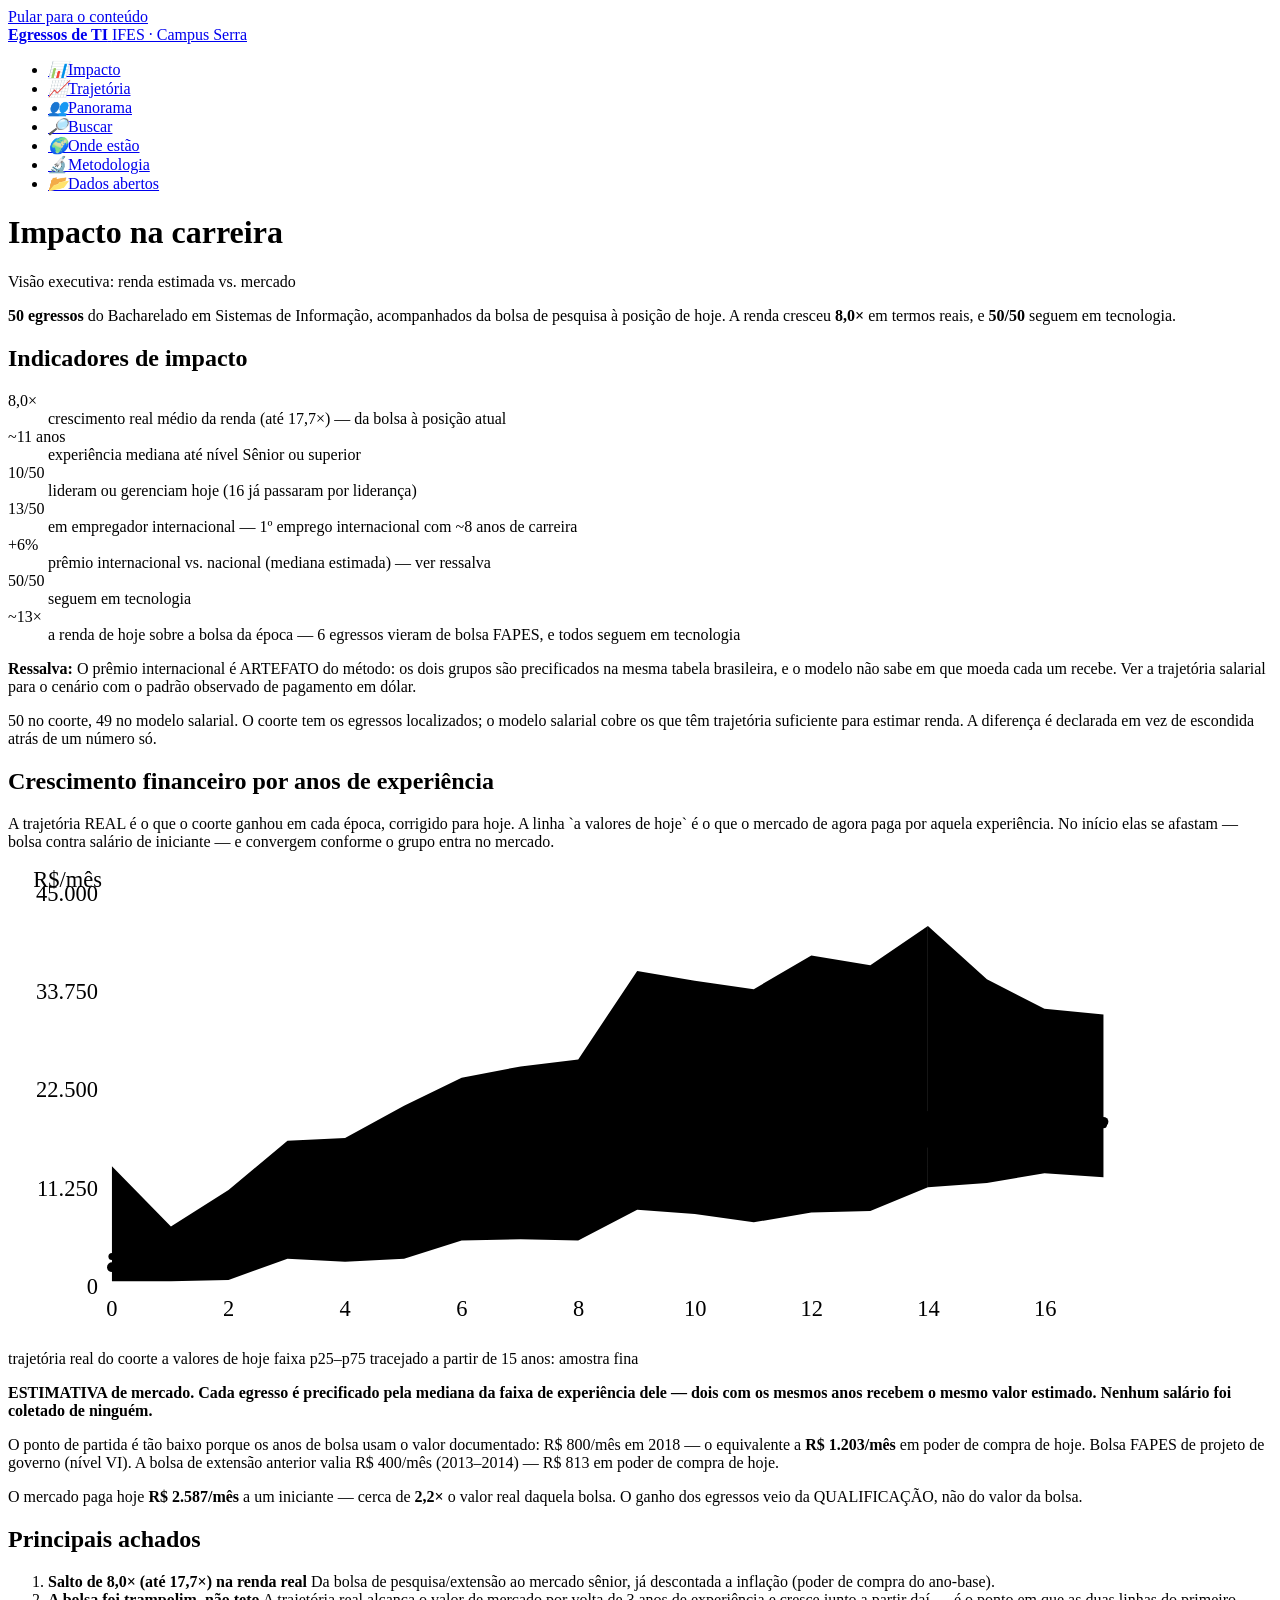
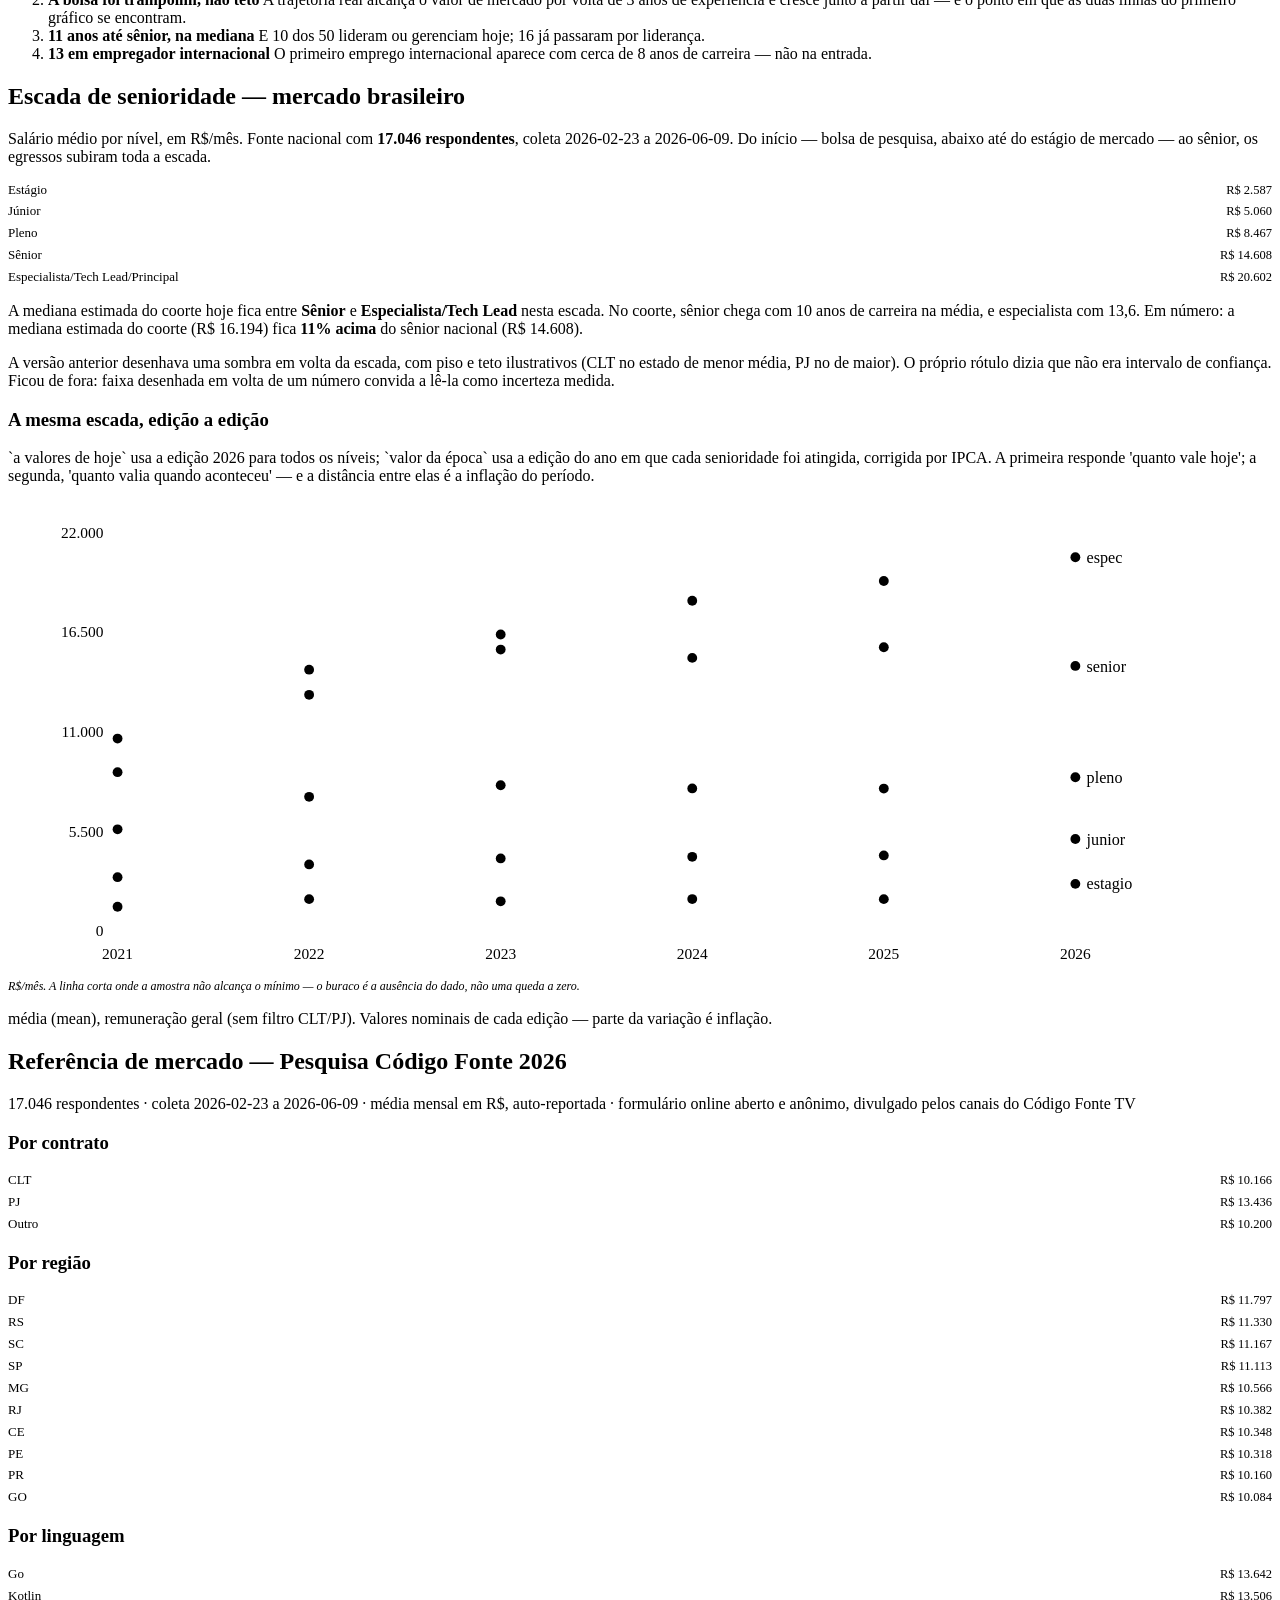
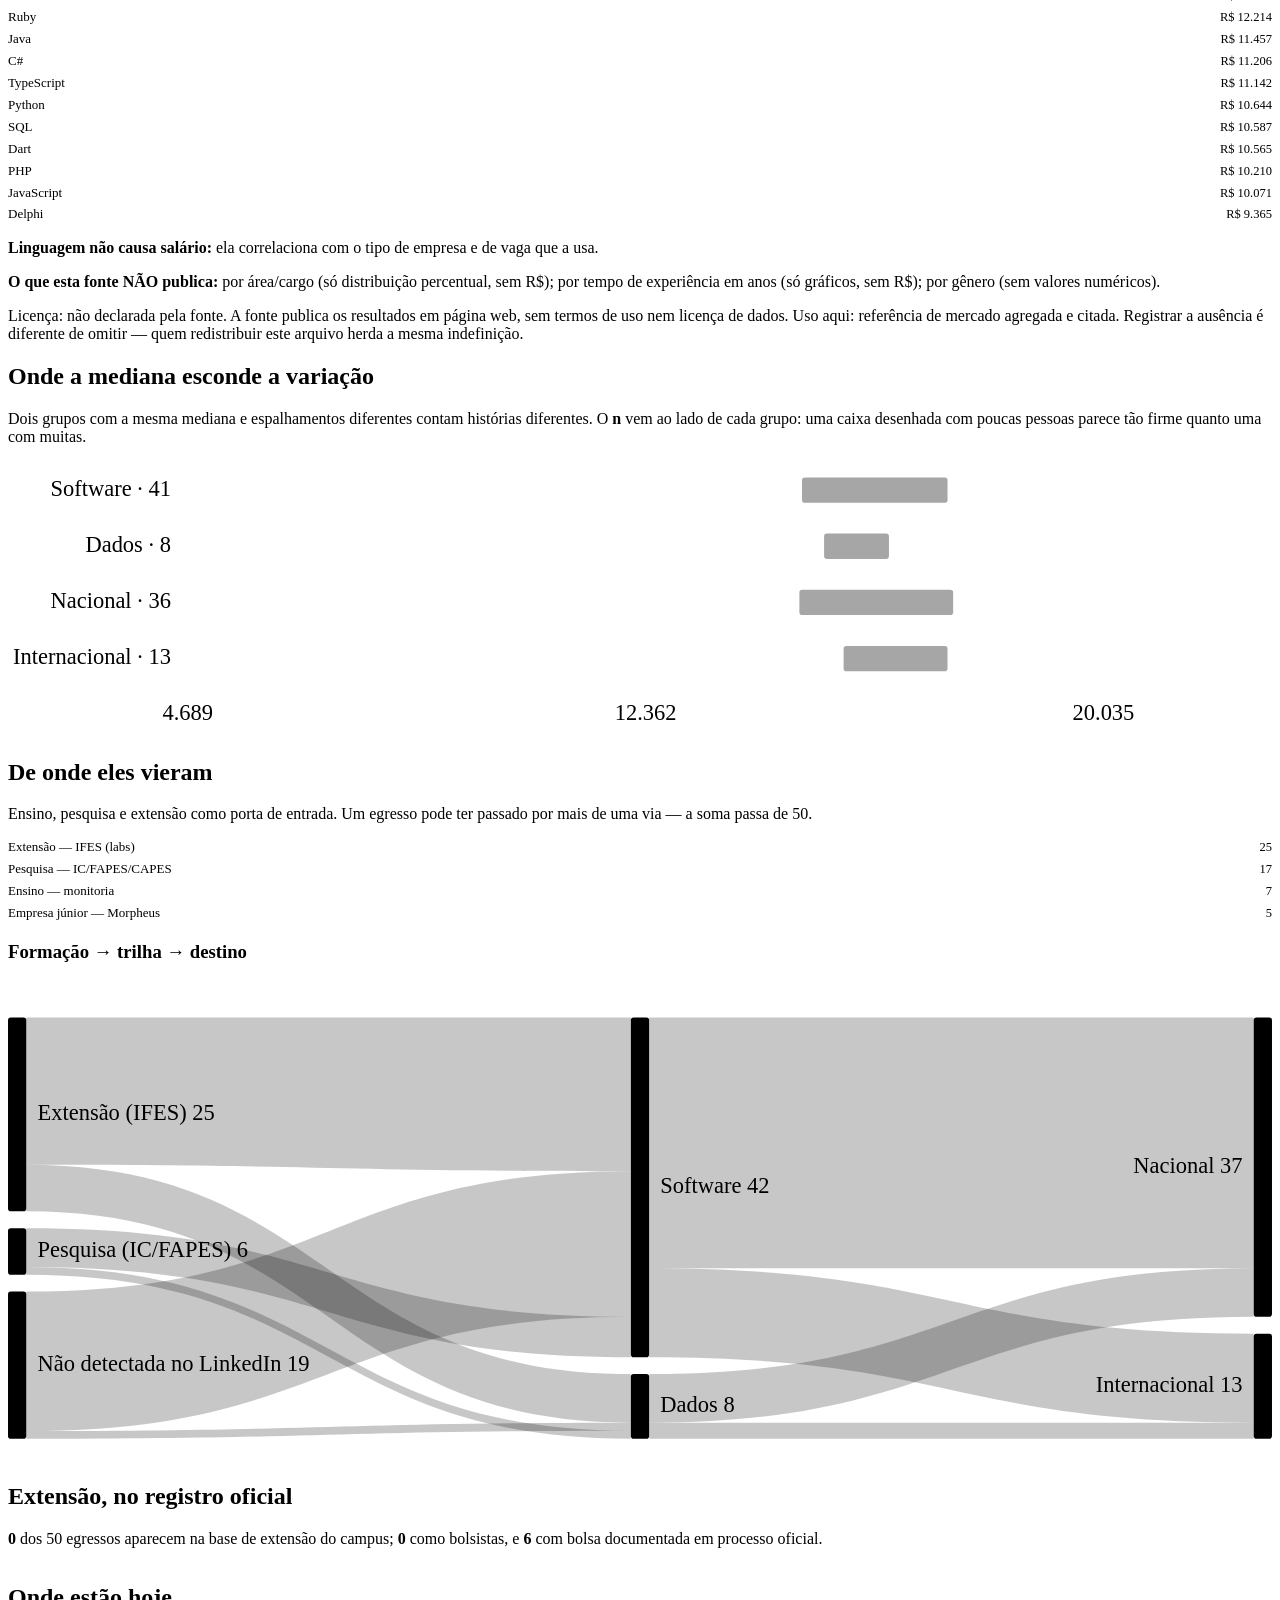
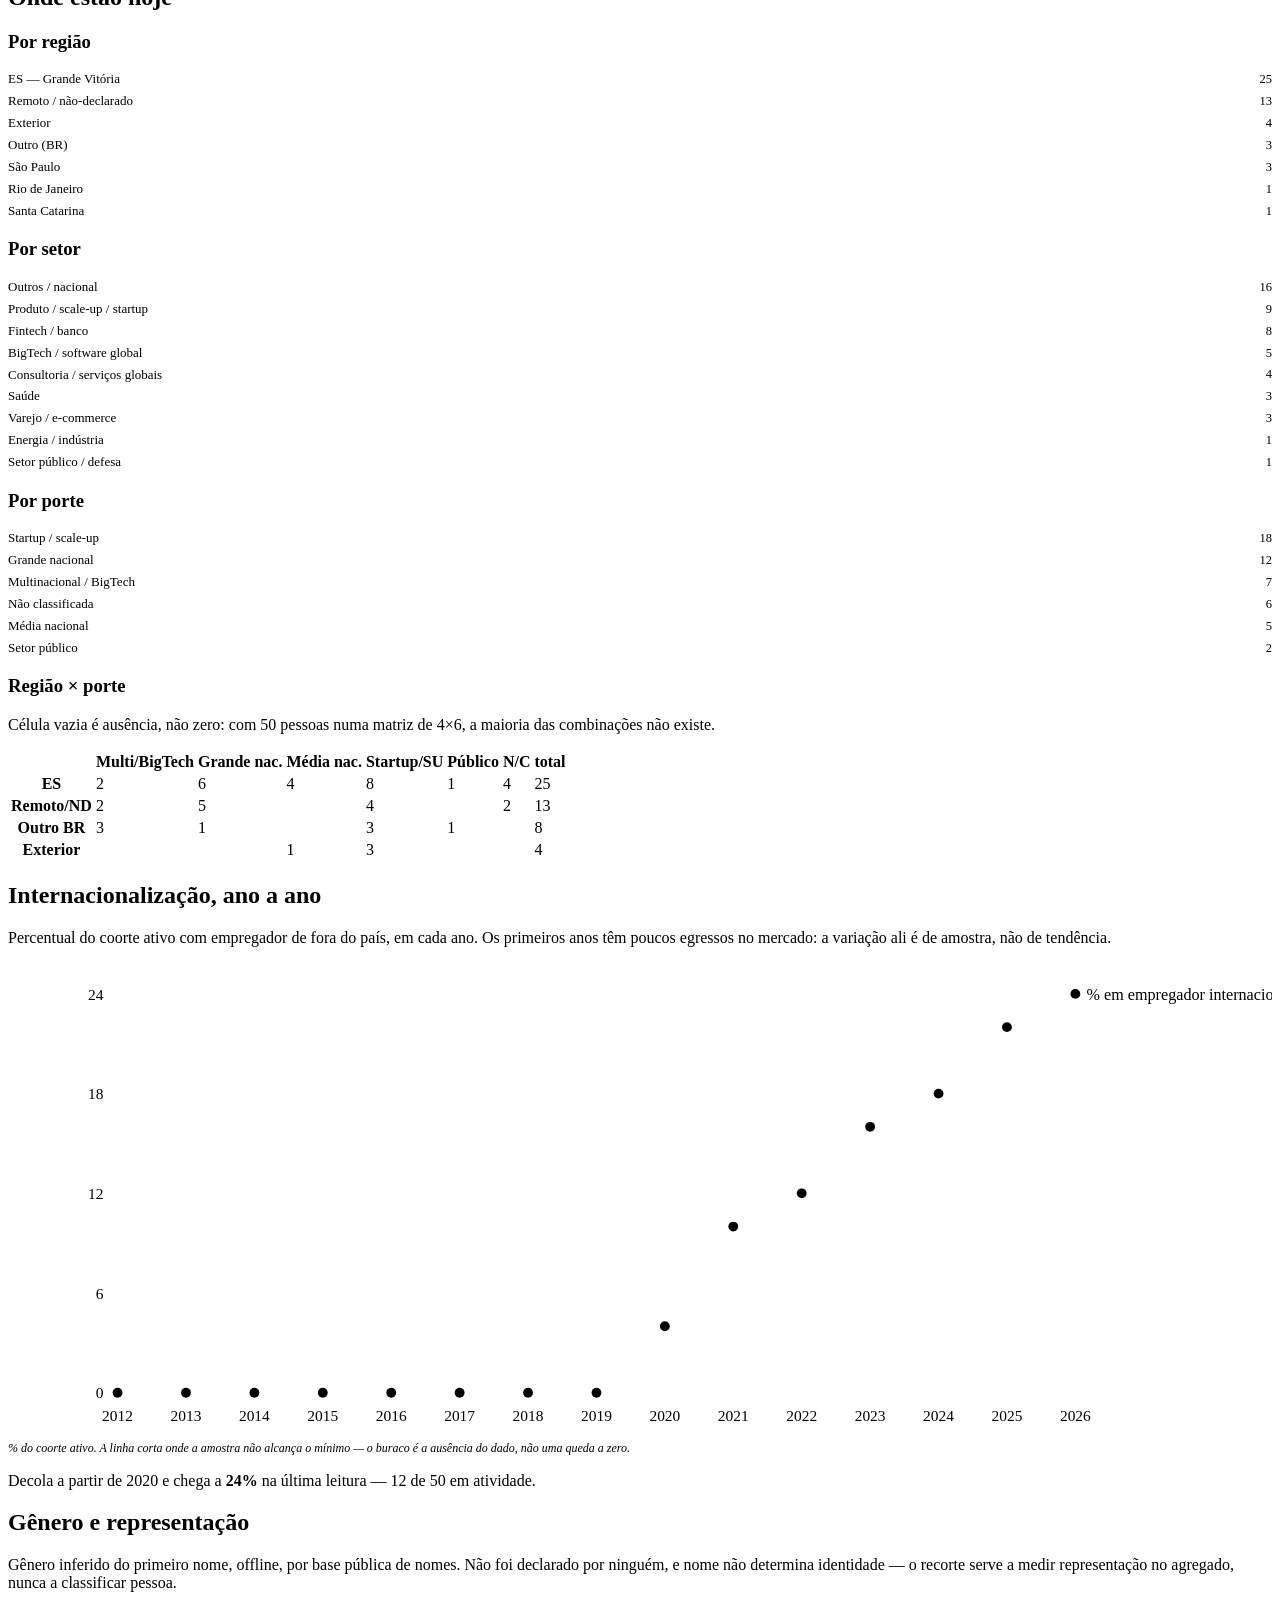
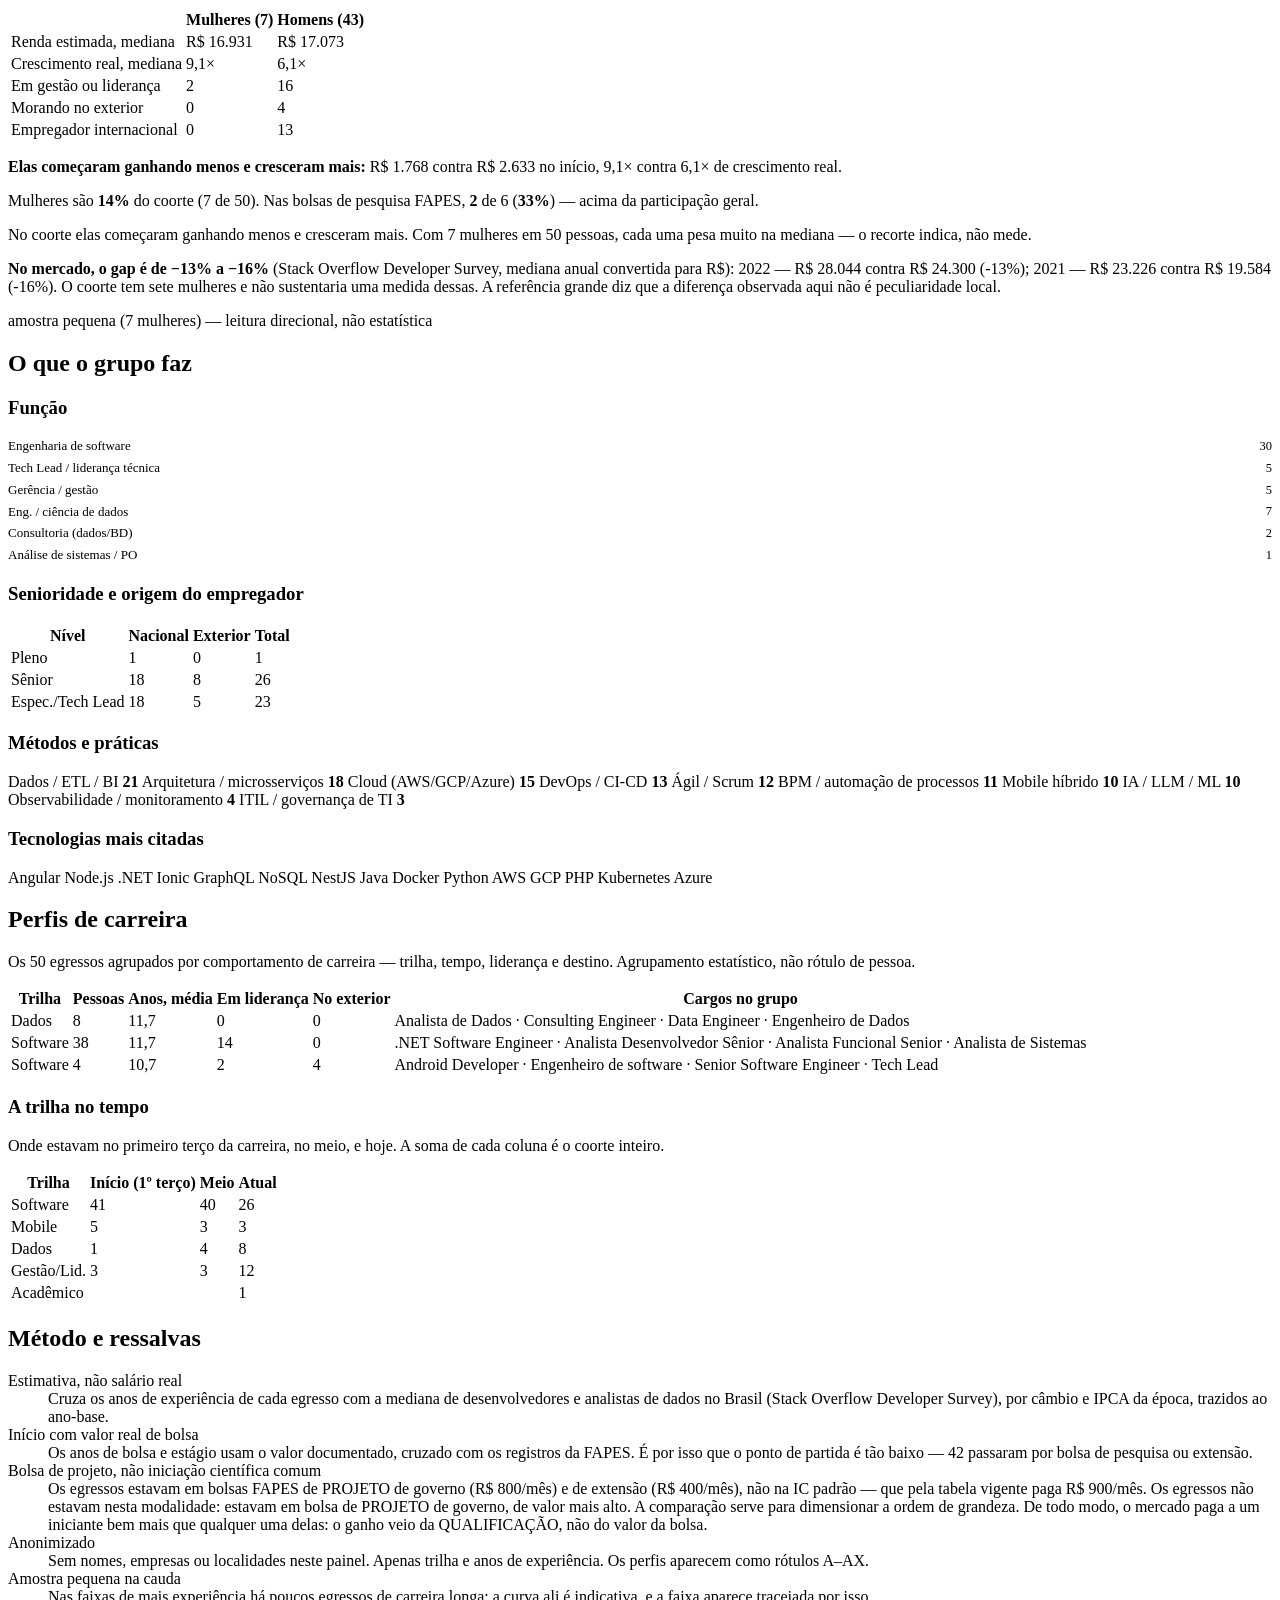
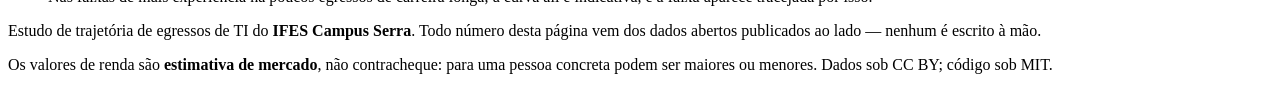
==== commit 2f5f9408: "site: página de entrada gerada do dataset; volta o gráfico de dispersão A index deixa de ser HTML au" ====
--- a/index.html
+++ b/index.html
@@ -1,418 +1,347 @@
-<!DOCTYPE html><html lang="pt-BR" data-astro-cid-5hce7sga> <head><meta charset="utf-8"><meta name="viewport" content="width=device-width, initial-scale=1"><title>Impacto na carreira — Egressos de TI · IFES Campus Serra</title><meta name="description" content="x"><link rel="icon" href="/egressos/favicon.svg" type="image/svg+xml"><link rel="stylesheet" href="/egressos/_astro/busca.BvoKpc2N.css">
-<link rel="stylesheet" href="/egressos/_astro/index.C75iv2gu.css"></head> <body data-astro-cid-5hce7sga> <a class="pular" href="#conteudo" data-astro-cid-5hce7sga>Pular para o conteúdo</a> <div class="faixa" aria-hidden="true" data-astro-cid-5hce7sga></div> <nav class="navbar" aria-label="Seções do estudo" data-astro-cid-5hce7sga> <div class="miolo barra" data-astro-cid-5hce7sga> <a class="marca" href="/egressos/index.html" data-astro-cid-5hce7sga> <b data-astro-cid-5hce7sga>Egressos de TI</b> <span data-astro-cid-5hce7sga>IFES · Campus Serra</span> </a> <ul class="itens" data-astro-cid-5hce7sga> <li data-astro-cid-5hce7sga> <a href="/egressos/index.html" title="Visão executiva: renda estimada vs. mercado" aria-current="page" data-astro-cid-5hce7sga> <i aria-hidden="true" data-astro-cid-5hce7sga>📊</i>Impacto </a> </li><li data-astro-cid-5hce7sga> <a href="/egressos/trajetoria_salarial.html" title="Ano a ano, em salários mínimos e vs. o mundo" data-astro-cid-5hce7sga> <i aria-hidden="true" data-astro-cid-5hce7sga>📈</i>Trajetória </a> </li><li data-astro-cid-5hce7sga> <a href="/egressos/dashboard_alunos.html" title="Linha do tempo e cards anonimizados (A–AX)" data-astro-cid-5hce7sga> <i aria-hidden="true" data-astro-cid-5hce7sga>👥</i>Panorama </a> </li><li data-astro-cid-5hce7sga> <a href="/egressos/busca.html" title="Egressos, empresas e faixas de renda do mercado" data-astro-cid-5hce7sga> <i aria-hidden="true" data-astro-cid-5hce7sga>🔎</i>Buscar </a> </li><li data-astro-cid-5hce7sga> <a href="/egressos/egressos-carreiras.html" title="Empresas, países e jornada de cada um" data-astro-cid-5hce7sga> <i aria-hidden="true" data-astro-cid-5hce7sga>🌍</i>Onde estão </a> </li><li data-astro-cid-5hce7sga> <a href="/egressos/metodologia.html" title="Fontes, ETL, cálculo salarial e ressalvas" data-astro-cid-5hce7sga> <i aria-hidden="true" data-astro-cid-5hce7sga>🔬</i>Metodologia </a> </li><li data-astro-cid-5hce7sga> <a href="/egressos/dados-abertos.html" title="Baixe os JSON e o código (CC BY / MIT)" data-astro-cid-5hce7sga> <i aria-hidden="true" data-astro-cid-5hce7sga>📂</i>Dados abertos </a> </li> </ul> </div> </nav> <header class="cabecalho" data-astro-cid-5hce7sga> <div class="miolo" data-astro-cid-5hce7sga> <h1 data-astro-cid-5hce7sga>Impacto na carreira</h1> <p class="sub" data-astro-cid-5hce7sga>Visão executiva: renda estimada vs. mercado</p> </div> </header> <main id="conteudo" class="miolo" data-astro-cid-5hce7sga>  <div class="index"> <p class="aviso-experimental" role="note">⚠️ <strong>SITE EXPERIMENTAL</strong> — em construção. Metodologia ainda sendo desenvolvida; dados e conclusões preliminares, sujeitos a alteração.</p> <p class="lede">Trajetória financeira estimada de cinquenta egressos de TI do <b>IFES — Campus Serra</b> que passaram por uma base comum de <b>ensino (monitoria), pesquisa aplicada (iniciação científica, bolsa FAPES/Prodest) e extensão em laboratórios do IFES</b> (o LEDS entre os principais) — e hoje ocupam posições sênior em engenharia de software, dados, consultoria e liderança técnica (vários no exterior). Valores em poder de compra de 2026, anonimizados.</p> <section class="hero-kpi" id="kpi"></section> <section> <div class="pillars"> <div class="pillar"><span class="tag">Ensino</span><h3>Monitoria &amp; tutoria</h3><p>Todos passaram por monitoria de disciplinas (programação, estrutura de dados, arquitetura) — a primeira experiência de ensinar e consolidar fundamentos.</p></div> <div class="pillar"><span class="tag">Pesquisa</span><h3>Pesquisa aplicada</h3><p>Projetos de P&amp;D em órgão público (ciência de dados, ETL, APIs) deram o primeiro contato com problemas reais em escala.</p></div> <div class="pillar"><span class="tag">Extensão</span><h3>Laboratório &amp; empresa júnior</h3><p>Laboratório de extensão e empresa júnior forneceram projetos com clientes, metodologias ágeis e liderança antes do primeiro emprego formal.</p></div> </div> </section> <section class="card"> <h2>Crescimento financeiro por anos de experiência</h2> <p class="hint">Duas leituras: a <b>trajetória real</b> (o que ganharam em cada época, corrigido a R$ de 2026) e <b>a valores de hoje</b> (o que o mercado de 2026 paga por aquela experiência). No início elas se afastam — bolsa de ~R$ 800 vs. ~R$ 3,5k que o mercado hoje paga a um iniciante — e convergem conforme entram no mercado.</p> <div class="chart-scroll"><svg id="chart" viewBox="0 0 960 460" role="img" aria-label="Crescimento salarial estimado por anos de experiência"></svg></div> <div class="legend"> <span><i class="sw-line"></i> Trajetória real (valor da época, corrigido)</span> <span><i class="sw-pv"></i> A valores de hoje (mercado 2026)</span> <span><i class="sw-band"></i> Faixa típica (p25–p75)</span> <span><i class="sw-ref"></i> Bolsa só corrigida pela inflação</span> <span style="color:var(--muted)">— tracejado: só 1 egresso nessa faixa</span> </div> <p class="hint" style="margin:14px 0 0">Dados: bolsas iniciais dos registros da <a href="https://fapes.es.gov.br/fapes-reajusta-tabela-de-valores-de-bolsas-e" target="_blank" rel="noopener"><b>FAPES</b></a> + salários de mercado da <a href="https://survey.stackoverflow.co/" target="_blank" rel="noopener"><b>Stack Overflow Developer Survey</b></a> (Brasil), convertidos por câmbio médio anual e IPCA.</p> </section> <section class="card"> <h2>Crescimento por anos de experiência — mercado brasileiro (Código Fonte 2026)</h2> <p class="hint">Duas leituras do mercado nacional (Código Fonte) por senioridade, ao lado da trajetória real dos egressos — todas em R$/mês de 2026: <b>a valores de hoje</b> (edição 2026) e <b>valor da época</b> (a edição do ano em que cada senioridade foi atingida, corrigida por IPCA), como no primeiro gráfico.</p> <div class="chart-scroll"><svg id="chart2" viewBox="0 0 960 430" role="img" aria-label="Crescimento por experiência — Código Fonte"></svg></div> <div class="legend"> <span><i class="sw-line"></i> Trajetória real dos egressos</span> <span><i class="sw-cf"></i> Mercado a valores de hoje (Código Fonte 2026)</span> <span><i class="sw-ep"></i> Mercado — valor da época dos egressos (IPCA 2026)</span> <span><i class="sw-cfband"></i> Faixa de mercado (CLT↔PJ · variação entre estados)</span> </div> <p class="hint" style="margin:12px 0 0"><b>Valor da época:</b> cada senioridade é precificada com a edição da Código Fonte do ano mediano em que os egressos a atingiram (Pleno ≈ 2021, Sênior/Espec. ≈ 2024), corrigida pela inflação (IPCA) a R$ de 2026 — mesma lógica do gráfico anterior. A pesquisa só existe desde 2021, então Estágio (~2017) e Júnior (~2019) — a era da bolsa — usam a edição 2021 corrigida e ficam marcados como <b>extrapolados</b> (pontos ocos). A <b>sombra</b> é ilustrativa (piso ≈ CLT no estado de menor média, teto ≈ PJ no de maior; ~0,85× e ~1,31× sobre a média de 2026), não um intervalo amostral. Fonte: <a href="https://pesquisa.codigofonte.com.br" target="_blank" rel="noopener">Pesquisa Código Fonte</a> (edições 2021–2026).</p> </section> <section class="card"> <h2>Escada de senioridade — mercado brasileiro (Código Fonte 2026)</h2> <p class="hint">Salário médio por nível, R$/mês, em reais de 2026. Fonte nacional com 17.046 respondentes. Marcado onde os egressos começaram (bolsa de IC) e onde estão hoje.</p> <div class="ladder" id="ladder"></div> <p class="hint" style="margin:16px 0 0">Do início (bolsa de IC, abaixo até do estágio de mercado) ao Sênior, os egressos subiram <b>toda</b> a escada. Fonte: <a href="https://pesquisa.codigofonte.com.br/2026" target="_blank" rel="noopener">Pesquisa Código Fonte 2026</a>.</p> </section> <section class="card"> <h2>Referência de mercado — Pesquisa Código Fonte 2026</h2> <p class="hint">17.046 respondentes · coleta fev–jun/2026 · R$/mês (média) · fonte nacional, auto-reportada.</p> <div class="cf-grid"> <div> <h4>Por senioridade</h4> <div class="chips"> <span class="chip num">Estágio <b>R$ 2.587</b></span> <span class="chip num">Júnior <b>R$ 5.060</b></span> <span class="chip num">Pleno <b>R$ 8.467</b></span> <span class="chip num">Sênior <b>R$ 14.608</b></span> <span class="chip num">Espec./Tech Lead <b>R$ 20.602</b></span> </div> </div> <div> <h4>Por contrato</h4> <div class="chips"> <span class="chip num">CLT <b>R$ 10.166</b></span> <span class="chip num">PJ <b>R$ 13.436</b></span> <span class="chip num">Outro <b>R$ 10.200</b></span> </div> </div> <div> <h4>Regiões (top)</h4> <div class="chips"> <span class="chip num">DF <b>R$ 11.797</b></span> <span class="chip num">RS <b>R$ 11.330</b></span> <span class="chip num">SC <b>R$ 11.167</b></span> <span class="chip num">SP <b>R$ 11.113</b></span> <span class="chip num">GO <b>R$ 10.084</b></span> </div> </div> <div> <h4>Linguagens (topo → fim)</h4> <div class="chips"> <span class="chip num">Go <b>R$ 13.642</b></span> <span class="chip num">Kotlin <b>R$ 13.506</b></span> <span class="chip num">Ruby <b>R$ 12.214</b></span> <span class="chip num">Java <b>R$ 11.457</b></span> <span class="chip num">Python <b>R$ 10.644</b></span> <span class="chip num">Delphi <b>R$ 9.365</b></span> </div> </div> </div> <p class="hint" style="margin:0">A pesquisa <b>não</b> divulga em R$: por área/cargo, por anos de experiência e por gênero (apenas percentuais e gráficos). Fonte: <a href="https://pesquisa.codigofonte.com.br/2026" target="_blank" rel="noopener">Pesquisa Código Fonte 2026</a>.</p> </section> <section class="card"> <h2>Principais achados</h2> <ul class="finds"> <li><b>Salto de 8,1× (até 17,9×) na renda real</b> — da bolsa de pesquisa/extensão ao mercado sênior, já descontada a inflação (poder de compra de 2026).</li> <li><b>A bolsa foi trampolim, não teto</b> — a trajetória real alcança o valor de mercado por volta de 3 anos de experiência e cresce junto a partir daí.</li> <li><b>A bolsa custeou o início, o mercado fez o resto</b> — os egressos receberam ~R$ 800/mês em bolsa FAPES de projeto de governo (2018–2020), o equivalente a ~R$ 1.187/mês em poder de compra de 2026.</li> <li><b>Grande diferença de oportunidade</b> — o mercado hoje paga ~R$ 3,5 mil a um iniciante, ~3× o valor real daquela bolsa. A bolsa de IC padrão da FAPES, por comparação, subiu de ~R$ 400 (época deles) para R$ 900/mês hoje.</li> <li><b>Retenção em tecnologia: 50 de 50</b> — engenharia de software (backend, fullstack, mobile, front), dados/ML, consultoria sênior e liderança/gestão de TI; 4 atuam fora do país e 13 trabalham para empregadores internacionais; 1 atua no setor público como analista de dados (defesa).</li> <li><b>Base comum decisiva</b> — a maioria passou por ensino (monitoria), pesquisa aplicada (IC, bolsa FAPES/Prodest) e extensão em laboratórios do IFES (LEDS, Nu(TeC)², LabTel e outros) antes do primeiro emprego formal.</li> </ul> </section> <section class="card"> <h2>Resultado</h2> <div class="chips" id="outcomes"></div> </section> <section class="card"> <h2>Análise do grupo — tecnologias, perfis e destinos</h2> <p class="hint">Padrões extraídos dos 50 egressos (trilha, stack, senioridade e tipo de empregador). Perfis anonimizados (A–AX); empregadores agregados como nacional × internacional.</p> <div class="cf-grid"> <div> <h4>Stack mais usada (nº de egressos)</h4> <div class="chips"> <span class="chip num">Angular <b>5</b></span> <span class="chip num">Node.js <b>5</b></span> <span class="chip num">.NET <b>4</b></span> <span class="chip num">Ionic <b>4</b></span> <span class="chip num">GraphQL <b>4</b></span> <span class="chip num">NoSQL <b>3</b></span> <span class="chip num">NestJS <b>3</b></span> <span class="chip num">Java <b>3</b></span> <span class="chip num">Docker <b>3</b></span> <span class="chip num">Python <b>3</b></span> </div> <p class="hint" style="margin-top:9px">Ecossistema <b>JavaScript/TypeScript + .NET</b>, com mobile híbrido (Ionic) e nuvem (Docker/AWS/GCP). Alinhado às linguagens mais bem pagas da Código Fonte (Go, Kotlin, Java, Python).</p> </div> <div> <h4>Três perfis recorrentes (clusters)</h4> <ul class="clist"> <li><span class="cdot" style="background:var(--sw)"></span><div><b>Núcleo software &amp; liderança — 28 perfis</b><small>Backend/fullstack e gestão técnica, ~11 anos de carreira; 9 já lideram (tech lead, coordenador ou gerente). Majoritariamente no Brasil.</small></div></li> <li><span class="cdot" style="background:var(--pv)"></span><div><b>Software internacional — 4 perfis</b><small>Engenharia de software sênior atuando para empregadores no exterior.</small></div></li> <li><span class="cdot" style="background:var(--data)"></span><div><b>Dados &amp; consultoria — 5 perfis</b><small>Consultoria de banco de dados, engenharia de ML/dados e engenharia de dados; um atua como analista de dados no setor público (defesa).</small></div></li> </ul> </div> <div> <h4>Cargos &amp; funções atuais (nº de egressos)</h4> <div class="chips"> <span class="chip num">Engenharia de software <b>30</b></span> <span class="chip num">Tech Lead / liderança <b>5</b></span> <span class="chip num">Gerência / gestão <b>5</b></span> <span class="chip num">Eng. / ciência de dados <b>7</b></span> <span class="chip num">Consultoria (dados) <b>2</b></span> <span class="chip num">Análise de sistemas / PO <b>1</b></span> </div> <p class="hint" style="margin-top:9px"><b>10 de 50 já lideram ou gerenciam</b> — 5 em gestão (Engineering Manager, Gerente, Gerente de TI) e 5 em liderança técnica (Tech Lead / Coordenador). Não é um grupo só de devs: também há gerência, gestão de TI, dados e consultoria.</p> </div> </div> <h4 style="margin:18px 0 0">Métodos &amp; práticas mais usados (nº de egressos)</h4> <div class="chips"> <span class="chip num">Dados / ETL / BI <b>21</b></span> <span class="chip num">Arquitetura / microsserviços <b>18</b></span> <span class="chip num">Ágil / Scrum <b>12</b></span> <span class="chip num">Cloud (AWS/GCP/Azure) <b>15</b></span> <span class="chip num">Mobile híbrido <b>10</b></span> <span class="chip num">BPM / automação <b>11</b></span> <span class="chip num">IA / LLM / ML <b>10</b></span> <span class="chip num">DevOps / CI-CD <b>13</b></span> <span class="chip num">ITIL / governança de TI <b>3</b></span> <span class="chip num">Observabilidade <b>4</b></span> </div> <p class="hint" style="margin-top:9px">Práticas mineradas das descrições e <i>skills</i> das experiências (presença por egresso; um egresso pode aparecer em vários grupos). Predominam <b>ágil (Scrum/BDD)</b>, <b>nuvem</b> e <b>engenharia de dados/BI</b>, com <b>mobile híbrido</b>, <b>arquitetura/microsserviços</b> e uma vertente de <b>IA/ML</b>. Contagens aproximadas.</p> <h4 style="margin:18px 0 0">Senioridade × empregador (nacional / internacional)</h4> <table class="atable"> <thead><tr><th>Senioridade atual</th><th class="n">Nacional</th><th class="n">Internacional</th><th class="n">Total</th></tr></thead> <tbody> <tr><td>Sênior</td><td class="n">18</td><td class="n">8</td><td class="n tot">26</td></tr> <tr><td>Especialista / Tech Lead</td><td class="n">18</td><td class="n">5</td><td class="n tot">23</td></tr> <tr><td class="tot">Total</td><td class="n tot">24</td><td class="n tot">13</td><td class="n tot">37</td></tr> </tbody> </table> <p class="hint" style="margin-top:10px"><b>13 dos 50 egressos trabalham para empresas internacionais</b> (Europa, América Latina e EUA/global). A mediana estimada do grupo hoje (~R$ 15,9k) fica <b>~9% acima</b> do Sênior nacional da Código Fonte 2026 (R$ 14,6k), e o prêmio internacional vs nacional estimado é de <b>~6%</b>. <b>Ressalva:</b> as estimativas partem da curva do mercado brasileiro por experiência (Stack Overflow), então <b>não capturam o prêmio real de contratos em moeda estrangeira</b> — o dado aqui é de <b>composição</b> (para onde foram), não de remuneração comparada. Alguns perfis de gestão/TI-infra e de início recente puxam a faixa inferior para baixo — o modelo precifica só cargos de dev/dados. <b>22 dos 50 começaram como bolsistas/estagiários</b> de IC/extensão; a rotatividade média é de ~3 anos por empresa.</p> </section> <section class="card"> <h2>Empresas &amp; regiões</h2> <p class="hint">Onde os 50 egressos trabalham hoje — região, setor e porte do empregador. Agregado, anonimizado (sem nomes de empresa). Porte e origem classificados por IA (Mistral) a partir do nome das <b>201 empresas</b> da trajetória.</p> <div class="cf-grid"> <div> <h4>Região do empregador atual (nº de egressos)</h4> <div id="empregiao"></div> <p class="hint" style="margin-top:9px">Modalidade: <b>12 remoto</b>, 2 híbrido, os demais presencial / não-declarado.</p> </div> <div> <h4>Setor do empregador</h4> <div class="chips" id="empsetor"></div> <h4 style="margin:14px 0 0">Porte</h4> <div class="chips" id="empporte"></div> </div> </div> <p class="hint" style="margin-top:12px"><b>Base no ES, alcance global:</b> a maioria segue na Grande Vitória, mas <b>9 dos 50</b> estão em multinacional/BigTech e 4 no exterior — a formação local projeta para o mercado global sem exigir migração. Empregador nacional em <b>38</b> casos e internacional em <b>9</b> (3 não classificados). Ao todo passaram por <b>201 empresas distintas</b>; uma única empresa concentrou <b>14 egressos</b> — porta de entrada regional recorrente.</p> <h4 style="margin:18px 0 0">Região × porte do empregador (nº de egressos)</h4> <div class="chart-scroll"><svg id="empheat" viewBox="0 0 900 250" role="img" aria-label="Heatmap região × porte"></svg></div> <p class="hint">Cruzamento: onde estão (região) × tamanho do empregador (porte via Mistral AI). Destaque para <b>ES × startup/scale-up</b> (8) e <b>ES × grande nacional</b> (6) — trabalha-se para empresas de todos os portes sem sair da Grande Vitória (remoto). Cor ∝ nº de egressos.</p> <p class="hint" style="font-size:11.5px;border-top:1px solid var(--border);padding-top:9px"><b>Legenda —</b> <b>porte:</b> Multi/BigTech = multinacional / BigTech · Grande nac. = grande empresa nacional · Média nac. = média empresa nacional · Startup/SU = startup / scale-up · Público = setor público · <b>N/C</b> = não classificada (empresa não reconhecida pela IA). <b>Região:</b> ES = Grande Vitória · <b>Remoto/ND</b> = remoto ou <b>não-declarado</b> · Outro BR = outros estados do Brasil.</p> </section> <section class="card"> <h2>Gênero &amp; representação</h2> <p class="hint">Recorte por gênero, inferido <b>offline</b> do primeiro nome (nunca enviado a serviço externo) — binário aproximado, para representação agregada, <b>não</b> identidade declarada. Salário é <b>estimado</b> (curva de mercado Stack Overflow por trilha + experiência), não a folha real. <b>Amostra pequena (7 mulheres): leitura direcional, não estatística.</b></p> <div class="hero-kpi" id="genkpi" style="margin-bottom:16px"></div> <div class="cf-grid"> <div> <h4>Mediana salarial <b>estimada</b> por gênero</h4> <div id="genbars"></div> <div style="margin-top:11px;border:1px solid var(--border);border-radius:10px;padding:12px 14px;background:var(--surface-2);font-size:12px;line-height:1.55"> <div style="font-weight:750;margin-bottom:6px">⚠️ Como ler estas barras (importante)</div> <div style="margin:5px 0"><b>O ~99% quer dizer:</b> mulheres e homens têm <b>senioridade parecida</b>. A barra é uma <b>estimativa de mercado</b> (Stack Overflow, por trilha + anos de experiência) — o modelo é <b>cego a gênero</b>.</div> <div style="margin:5px 0"><b>NÃO quer dizer equidade salarial.</b> Não é a folha real; ignora empresa, negociação e contratos em dólar. Um gap de "mesmo cargo, salário diferente" seria invisível aqui.</div> <div style="margin:5px 0"><b>Gap real do mercado (BR):</b> mulher dev ganha <b>~13–16% menos</b> que homem (Stack Overflow 2021–22).</div> <div style="margin:5px 0"><b>No coorte:</b> elas <b>começaram ganhando menos</b> (R$ 1.723 vs R$ 2.556) mas <b>cresceram mais</b> (9,2× vs 6,2×).</div> </div> </div> <div> <h4>Direcional (n pequeno)</h4> <div class="chips" id="gendir"></div> <p class="hint" style="margin-top:9px"><b>Onde está o gap:</b> internacionalização — nenhuma das <b>7 mulheres</b> está hoje em empregador internacional ou no exterior (homens: 4 no exterior, 13 em empregador internacional). Já em <b>retenção</b> (100% seguem em tech) e <b>gestão/liderança</b> (2 das 7) o quadro é mais equilibrado.</p> </div> </div> <div style="display:flex;gap:16px;align-items:center;border:1.5px solid var(--amber);border-radius:12px;padding:15px 18px;margin:18px 0 6px;background:var(--surface-2)"> <div style="font-size:32px;font-weight:800;color:var(--amber);line-height:1;white-space:nowrap">−13% a −16%</div> <div style="font-size:13px;line-height:1.45"><b>Gap salarial real do mercado (BR)</b> — mulher dev ganha ~13 a 16% menos que homem (Stack Overflow 2021–22). O modelo estimado da coorte é <b>cego a gênero</b> e não mostra isso.</div> </div> <h4 style="margin:14px 0 2px">Mediana de mercado por gênero (BR · dev)</h4> <p class="hint" style="margin:0 0 10px">Mediana anual (Stack Overflow, devs BR). <b>Este</b> é o gap que existe no mercado — e que o modelo estimado da coorte (acima, cego a gênero) <b>não</b> captura.</p> <div style="max-width:560px"> <div style="display:flex;align-items:center;gap:10px;margin:8px 0"> <div style="flex:0 0 78px;font-size:12.5px;color:var(--ink-2)">Homens</div> <div style="flex:1;background:var(--surface-2);border-radius:6px;height:26px"><div style="width:100%;background:var(--accent);height:26px;border-radius:6px;display:flex;align-items:center;justify-content:flex-end;padding-right:9px;color:#fff;font-weight:700;font-size:12.5px">R$ 28.044</div></div> </div> <div style="display:flex;align-items:center;gap:10px;margin:8px 0"> <div style="flex:0 0 78px;font-size:12.5px;color:var(--ink-2)">Mulheres</div> <div style="flex:1;background:var(--surface-2);border-radius:6px;height:26px"><div style="width:86.7%;background:var(--amber);height:26px;border-radius:6px;display:flex;align-items:center;justify-content:flex-end;padding-right:9px;color:#fff;font-weight:700;font-size:12.5px">R$ 24.300</div></div> <div style="flex:0 0 52px;text-align:center;font-weight:800;font-size:14px;color:var(--amber)">−13%</div> </div> </div> <p class="hint" style="margin-top:6px">2022 (mediana anual convertida). Em <b>2021</b> o gap foi maior: <b>−16%</b> (R$ 23.226 vs R$ 19.584). Ressalva: mulheres são só <b>~5%</b> da amostra do survey; a base 2023 não traz o campo de gênero.</p> <p class="hint" style="margin-top:10px"><b>Fomento:</b> das 6 bolsas de pesquisa FAPES da coorte, <b>2 foram para mulheres</b> (33%) — acima da participação feminina geral (14%). A pesquisa financiada chegou proporcionalmente mais às egressas.</p> </section> <section class="card"> <h2>Indicadores de impacto</h2> <p class="hint">Leitura do impacto da formação (ensino · pesquisa · extensão) na trajetória dos 50 egressos — velocidade, retenção, liderança, internacionalização e dispersão. Medianas e contagens; caudas rasas sinalizadas.</p> <div class="hero-kpi" id="impkpi" style="margin-bottom:18px"></div> <div class="cf-grid"> <div> <h4>Origem comum — por onde passaram (nº de egressos)</h4> <div id="origbars"></div> <p class="hint" style="margin-top:9px">A maioria passou por mais de uma via. Extensão em labs do IFES e pesquisa aplicada (IC/FAPES) são as mais frequentes; ensino (monitoria) e empresa júnior complementam.</p> </div> <div> <h4>Trilha × senioridade (nº de egressos)</h4> <table class="atable"> <thead><tr><th>Trilha</th><th class="n">Sênior</th><th class="n">Espec./TL</th><th class="n">Total</th></tr></thead> <tbody> <tr><td>Software</td><td class="n">17</td><td class="n">15</td><td class="n tot">32</td></tr> <tr><td>Dados</td><td class="n">2</td><td class="n">3</td><td class="n tot">5</td></tr> <tr><td class="tot">Total</td><td class="n tot">19</td><td class="n tot">18</td><td class="n tot">37</td></tr> </tbody> </table> <p class="hint" style="margin-top:9px">Todos em nível Sênior ou superior — coorte madura (exp. mediana ~12 anos).</p> </div> </div> <h4 style="margin:18px 0 0">Dispersão do salário estimado atual (R$/mês) — mediana e faixa p25–p75</h4> <div class="chart-scroll"><svg id="boxplot" viewBox="0 0 900 210" role="img" aria-label="Distribuição de salário estimado por grupo"></svg></div> <p class="hint">Caixa = p25–p75; risco central = mediana; hastes = mín.–máx. Grupos por trilha (Software/Dados) e por origem do empregador (nacional/internacional). Dois perfis de gestão/TI-infra puxam o mínimo de Software/Nacional para baixo — o modelo precifica só cargos de dev/dados.</p> <h4 style="margin:18px 0 0">Fomento documentado em base oficial (IFES Serra · SRC + FAPES)</h4> <div class="hero-kpi" id="extkpi" style="margin:6px 0 8px"></div> <div class="chips" id="extfunc"></div> <p class="hint" style="margin-top:9px">Cruzando os egressos com a <b>base oficial de extensão do IFES Serra (SRC)</b>: <b>30 dos 50</b> constam como equipe de ações de extensão e <b>15</b> foram <b>bolsistas de extensão</b> — evidência independente do vínculo, além do autorrelato. Somando aos bolsistas de pesquisa FAPES, <b>19 dos 50</b> têm <b>bolsa documentada em base pública</b>. Match por nome completo (sem CPF) — piso, possíveis homônimos.</p> <h4 style="margin:18px 0 0">Ecossistema de pesquisa — laboratórios do IFES/UFES</h4> <div class="chips" id="labchips"></div> <p class="hint" style="margin-top:9px">O <b>LEDS</b> é o laboratório principal da coorte (<b>25 egressos</b>); outros <b>9 dos 50</b> passaram por laboratórios/grupos de pesquisa adicionais do IFES/UFES — <b>3 deles bolsistas</b> (IC/FAPES). Sinal de um ecossistema de P&D amplo por trás dos egressos. Cruzamento por nome nas bases oficiais (SRC · horizon/SigPesq · Lattes) — piso, possíveis homônimos.</p> <h4 style="margin:18px 0 0">Da bolsa FAPES à carreira — o retorno está na porta de entrada, não no valor</h4> <div class="cf-grid"> <div> <ul class="clist"> <li><span class="cdot" style="background:var(--accent)"></span><div><b>“ES na Palma da Mão” · PRODEST</b><small>Projeto de governo (plataforma para cidades inteligentes) — deu a <b>5</b> egressos a primeira experiência profissional em software/dados.</small></div></li> <li><span class="cdot" style="background:var(--accent)"></span><div><b>“Acesso Cidadão” · PRODEST</b><small>Revisão da experiência do usuário de serviços públicos — <b>1</b> egresso.</small></div></li> <li><span class="cdot" style="background:var(--amber)"></span><div><b>Bolsa modesta (~R$ 800/mês, 2018–2020)</b><small>O valor repassado é baixo — o que pesou foi a porta de entrada e a qualificação, não a cifra.</small></div></li> </ul> </div> <div> <div class="hero-kpi" style="grid-template-columns:1fr 1fr"> <div class="hk"><div class="v big">~13×</div><div class="k">renda real hoje vs. a bolsa da época (mediana dos 6 bolsistas)</div></div> <div class="hk"><div class="v">6<small>/6</small></div><div class="k">bolsistas FAPES seguem em tecnologia</div></div> <div class="hk"><div class="v">~R$ 15<small>k</small></div><div class="k">mediana estimada hoje desses 6 egressos</div></div> <div class="hk"><div class="v">Sênior+</div><div class="k">todos sênior, liderança ou consultoria — vários no exterior</div></div> </div> </div> </div> <p class="hint" style="margin-top:10px">Leitura de impacto: o retorno do fomento FAPES não está na cifra repassada (baixa), e sim em ter dado a esses egressos a <b>primeira experiência real em pesquisa aplicada e desenvolvimento</b> — a partir daí a <b>qualificação</b>, não o valor, conduziu a carreira. Dois projetos concluídos e homologados, executados via <b>PRODEST</b>. <b>Fonte:</b> base pública da FAPES (projetos e bolsistas); vínculo egresso↔projeto verificado por projeto + período + tipo de bolsa (cruzamento só por nome gera homônimos). Egressos com bolsa interna do LEDS/IFES não constam na base FAPES.</p> <h4 style="margin:20px 0 0">Da formação ao mercado — fluxo origem → trilha → destino</h4> <div class="chart-scroll"><svg id="sankey" viewBox="0 0 900 300" role="img" aria-label="Fluxo formação → trilha → destino"></svg></div> <p class="hint">Via de formação predominante (detectada no LinkedIn) → trilha atual → tipo de empregador. “Não detectada” = egresso cujo vínculo IFES/LEDS não aparece no perfil público (não que dispensou a formação). Largura ∝ nº de egressos.</p> <h4 style="margin:20px 0 0">Trilha de carreira — como caminharam entre áreas</h4> <div class="chart-scroll"><svg id="sankey2" viewBox="0 0 900 300" role="img" aria-label="Trilha de carreira: início → meio → atual"></svg></div> <p class="hint">Área dominante em cada terço da linha do tempo de cada egresso: <b>início</b> (1º terço) → <b>meio</b> → <b>atual</b>. <b>Software é o hub</b> — <b>41 dos 50</b> entram por engenharia de software; ao longo da carreira uma parte migra para <b>Dados</b> (8 hoje) e, sobretudo, sobe para <b>Gestão/Liderança</b> (12 hoje — quase todos vindos de dev). Mobile aparece como fase intermediária (aprende, aplica, segue). Largura ∝ nº de egressos.</p> <h4 style="margin:22px 0 2px">Árvore de caminhos — quem começa como dev, para onde vai</h4> <p class="hint" style="margin:0 0 12px">Três níveis: <b>INÍCIO</b> (1º emprego) → <b>MEIO</b> (1ª mudança de área, o “caminho”) → <b>ATUAL</b> (onde estão hoje). <b>41 dos 50</b> começam como <b>dev / Software</b> e daí bifurcam — subir p/ gestão, aprender mobile ou migrar p/ dados — além de quem permanece. Muitos de gestão/mobile voltam a codar.</p> <div style="border:1px solid var(--border);border-radius:10px;padding:12px 14px;margin:12px 0;background:var(--surface)"> <div style="font-weight:750;font-size:12.5px;margin-bottom:8px">🧰 Skills por estágio — como o repertório evolui</div> <div style="margin:5px 0"><span style="display:inline-block;min-width:60px;font-size:10.5px;font-weight:800;color:var(--sw,var(--accent))">INÍCIO</span> <span style="display:inline-block;background:var(--surface-2);border:1px solid var(--border);border-radius:6px;padding:1px 7px;font-size:11px;margin:2px 3px 0 0">Node.js</span><span style="display:inline-block;background:var(--surface-2);border:1px solid var(--border);border-radius:6px;padding:1px 7px;font-size:11px;margin:2px 3px 0 0">NestJS</span><span style="display:inline-block;background:var(--surface-2);border:1px solid var(--border);border-radius:6px;padding:1px 7px;font-size:11px;margin:2px 3px 0 0">.NET</span><span style="display:inline-block;background:var(--surface-2);border:1px solid var(--border);border-radius:6px;padding:1px 7px;font-size:11px;margin:2px 3px 0 0">Java</span><span style="display:inline-block;background:var(--surface-2);border:1px solid var(--border);border-radius:6px;padding:1px 7px;font-size:11px;margin:2px 3px 0 0">Docker</span><span style="display:inline-block;background:var(--surface-2);border:1px solid var(--border);border-radius:6px;padding:1px 7px;font-size:11px;margin:2px 3px 0 0">Python</span></div> <div style="margin:5px 0"><span style="display:inline-block;min-width:60px;font-size:10.5px;font-weight:800;color:var(--amber)">MEIO</span> <span style="display:inline-block;background:var(--surface-2);border:1px solid var(--border);border-radius:6px;padding:1px 7px;font-size:11px;margin:2px 3px 0 0">Angular</span><span style="display:inline-block;background:var(--surface-2);border:1px solid var(--border);border-radius:6px;padding:1px 7px;font-size:11px;margin:2px 3px 0 0">React / Vue</span><span style="display:inline-block;background:var(--surface-2);border:1px solid var(--border);border-radius:6px;padding:1px 7px;font-size:11px;margin:2px 3px 0 0">GraphQL</span><span style="display:inline-block;background:var(--surface-2);border:1px solid var(--border);border-radius:6px;padding:1px 7px;font-size:11px;margin:2px 3px 0 0">Ionic</span><span style="display:inline-block;background:var(--surface-2);border:1px solid var(--border);border-radius:6px;padding:1px 7px;font-size:11px;margin:2px 3px 0 0">AWS</span><span style="display:inline-block;background:var(--surface-2);border:1px solid var(--border);border-radius:6px;padding:1px 7px;font-size:11px;margin:2px 3px 0 0">PostgreSQL</span></div> <div style="margin:5px 0"><span style="display:inline-block;min-width:60px;font-size:10.5px;font-weight:800;color:var(--accent)">ATUAL</span> <span style="display:inline-block;background:var(--surface-2);border:1px solid var(--border);border-radius:6px;padding:1px 7px;font-size:11px;margin:2px 3px 0 0">.NET</span><span style="display:inline-block;background:var(--surface-2);border:1px solid var(--border);border-radius:6px;padding:1px 7px;font-size:11px;margin:2px 3px 0 0">Angular</span><span style="display:inline-block;background:var(--surface-2);border:1px solid var(--border);border-radius:6px;padding:1px 7px;font-size:11px;margin:2px 3px 0 0">Go</span><span style="display:inline-block;background:var(--surface-2);border:1px solid var(--border);border-radius:6px;padding:1px 7px;font-size:11px;margin:2px 3px 0 0">Kotlin</span><span style="display:inline-block;background:var(--surface-2);border:1px solid var(--border);border-radius:6px;padding:1px 7px;font-size:11px;margin:2px 3px 0 0">GCP / Kubernetes</span><span style="display:inline-block;background:var(--surface-2);border:1px solid var(--border);border-radius:6px;padding:1px 7px;font-size:11px;margin:2px 3px 0 0">NoSQL</span></div> <p class="hint" style="margin:6px 0 0">Base (fundamentos back-end) → fullstack + cloud → poliglota + escala/infra. Tecnologias mais declaradas nas experiências de cada terço da linha do tempo (LinkedIn).</p> </div> <div style="display:flex;flex-direction:column;gap:12px"> <div style="align-self:flex-start;border:1.5px solid var(--sw);border-radius:10px;padding:10px 15px;background:var(--surface-2);font-weight:750;font-size:13.5px"><span style="font-size:10.5px;font-weight:800;color:var(--muted);letter-spacing:.04em">INÍCIO</span>&nbsp;&nbsp;▶ Começou como Dev / Software <span style="color:var(--muted);font-weight:600">· 41 de 50 egressos</span></div> <div style="padding-left:16px;color:var(--muted);font-size:12px;margin:-4px 0">└─ <b>MEIO</b> — a 1ª mudança de área (o “caminho”):</div> <div style="display:grid;grid-template-columns:repeat(auto-fit,minmax(200px,1fr));gap:10px"> <div style="border:1px solid var(--border);border-left:4px solid var(--accent);border-radius:10px;padding:11px 13px;background:var(--surface)"> <div style="font-size:11px;color:var(--muted);font-weight:700">CAMINHO A · mais comum</div> <div style="font-weight:700;font-size:13.5px;margin:2px 0">Sobe p/ Gestão / Liderança <span style="color:var(--accent)">· 14</span></div> <div style="margin:6px 0 0"><span style="font-size:10.5px;color:var(--muted);font-weight:700">ATUAL:</span> <span style="display:inline-block;background:var(--surface-2);border:1px solid var(--border);border-radius:6px;padding:1px 7px;font-size:11px;margin:1px 2px 0 0">Gestão <b>8</b></span><span style="display:inline-block;background:var(--surface-2);border:1px solid var(--border);border-radius:6px;padding:1px 7px;font-size:11px;margin:1px 2px 0 0">Dev <b>6</b></span></div> <div class="hint" style="margin:6px 0 0"><b>Skills:</b> gestão ágil / Scrum · .NET · Angular · Node.js · Kubernetes · Power BI</div> </div> <div style="border:1px solid var(--border);border-left:4px solid var(--amber);border-radius:10px;padding:11px 13px;background:var(--surface)"> <div style="font-size:11px;color:var(--muted);font-weight:700">CAMINHO B</div> <div style="font-weight:700;font-size:13.5px;margin:2px 0">Aprende Mobile <span style="color:var(--amber)">· 11</span></div> <div style="margin:6px 0 0"><span style="font-size:10.5px;color:var(--muted);font-weight:700">ATUAL:</span> <span style="display:inline-block;background:var(--surface-2);border:1px solid var(--border);border-radius:6px;padding:1px 7px;font-size:11px;margin:1px 2px 0 0">Dev <b>6</b></span><span style="display:inline-block;background:var(--surface-2);border:1px solid var(--border);border-radius:6px;padding:1px 7px;font-size:11px;margin:1px 2px 0 0">Gestão <b>3</b></span><span style="display:inline-block;background:var(--surface-2);border:1px solid var(--border);border-radius:6px;padding:1px 7px;font-size:11px;margin:1px 2px 0 0">Mobile <b>2</b></span></div> <div class="hint" style="margin:6px 0 0"><b>Skills:</b> Kotlin · Jetpack Compose · MVVM · Ionic · Java · Hilt</div> </div> <div style="border:1px solid var(--border);border-left:4px solid var(--data);border-radius:10px;padding:11px 13px;background:var(--surface)"> <div style="font-size:11px;color:var(--muted);font-weight:700">CAMINHO C</div> <div style="font-weight:700;font-size:13.5px;margin:2px 0">Migra p/ Dados <span style="color:var(--data)">· 10</span></div> <div style="margin:6px 0 0"><span style="font-size:10.5px;color:var(--muted);font-weight:700">ATUAL:</span> <span style="display:inline-block;background:var(--surface-2);border:1px solid var(--border);border-radius:6px;padding:1px 7px;font-size:11px;margin:1px 2px 0 0">Dados <b>5</b></span><span style="display:inline-block;background:var(--surface-2);border:1px solid var(--border);border-radius:6px;padding:1px 7px;font-size:11px;margin:1px 2px 0 0">Dev <b>2</b></span><span style="display:inline-block;background:var(--surface-2);border:1px solid var(--border);border-radius:6px;padding:1px 7px;font-size:11px;margin:1px 2px 0 0">Gestão <b>2</b></span><span style="display:inline-block;background:var(--surface-2);border:1px solid var(--border);border-radius:6px;padding:1px 7px;font-size:11px;margin:1px 2px 0 0">Acad. <b>1</b></span></div> <div class="hint" style="margin:6px 0 0"><b>Skills:</b> Python/SQL · ETL · Databricks · Azure · MLOps/MLflow · Power BI</div> </div> <div style="border:1px solid var(--border);border-left:4px solid var(--sw);border-radius:10px;padding:11px 13px;background:var(--surface)"> <div style="font-size:11px;color:var(--muted);font-weight:700">CAMINHO D</div> <div style="font-weight:700;font-size:13.5px;margin:2px 0">Permanece em Software <span style="color:var(--sw)">· 6</span></div> <div style="margin:6px 0 0"><span style="font-size:10.5px;color:var(--muted);font-weight:700">ATUAL:</span> <span style="display:inline-block;background:var(--surface-2);border:1px solid var(--border);border-radius:6px;padding:1px 7px;font-size:11px;margin:1px 2px 0 0">Software <b>6</b></span></div> <div class="hint" style="margin:6px 0 0"><b>Skills:</b> .NET · Angular · Node.js/NestJS · GraphQL · AWS · Docker</div> </div> </div> </div> <p class="hint" style="margin-top:10px"><b>9 dos 50</b> entraram por outra área: Acadêmico (3), Mobile (3), Dados (2), Gestão (1). Base: sequência cronológica de áreas por egresso (alunos.json), colapsando repetições. <b>Skills</b> = tecnologias mais declaradas nas experiências de cada área (LinkedIn).</p> <h4 style="margin:20px 0 0">Internacionalização ao longo do tempo</h4> <div class="chart-scroll"><svg id="intltl" viewBox="0 0 900 240" role="img" aria-label="Internacionalização ao longo do tempo"></svg></div> <p class="hint">Acumulado: % dos egressos que já atuavam para um empregador internacional em cada ano. Decola a partir de <b>2020</b> — chega a <b>24%</b> em 2026 (12 de 50).</p> </section> <section class="card notes"> <h2>Método &amp; ressalvas</h2> <ul> <li><b>Estimativa, não salário real:</b> cruza os anos de experiência de cada egresso com a mediana de desenvolvedores/analistas de dados no Brasil (Stack Overflow Developer Survey 2018–2023), por câmbio e IPCA da época, trazidos a R$ de 2026.</li> <li><b>Início com valor real de bolsa:</b> os anos de bolsa/estágio usam o valor documentado — R$ 800/mês (bolsa FAPES nível VI, projeto "ES na Palma da Mão", 2018–2020) e R$ 400/mês (bolsa de extensão/IC, 2013–2014), cruzado com os registros da FAPES. Por isso o ponto de partida é tão baixo. <b>22 dos 50</b> começaram em bolsa/estágio (projeto FAPES ou extensão do LEDS/IFES); os demais entraram direto no mercado.</li> <li><b>Bolsa de projeto, não IC padrão — e o valor da bolsa hoje:</b> os egressos estavam em <b>bolsas FAPES de projeto de governo</b> (BPIG, R$ 800–1.500/mês, projeto "ES na Palma da Mão") e de extensão, não na IC comum. Pela <a href="https://fapes.es.gov.br/Media/fapes/Tabela_Bolsas_Aux%C3%ADlio/Tabela%20de%20Bolsas%20e%20Auxilios%20-%202026.pdf" target="_blank" rel="noopener">tabela atual da FAPES (Res. 361/2026)</a> a Iniciação Científica e Tecnológica (ICT) paga hoje <b>R$ 900/mês</b> — na época deles (2012–2020) a ICT valia ~R$ 400/mês. De todo modo, o mercado paga ~R$ 3,5k a um iniciante: o ganho dos egressos veio da <b>qualificação</b>, não do valor da bolsa.</li> <li><b>Anonimizado:</b> sem nomes, empresas ou localidades. Apenas trilha (software/dados) e anos de experiência.</li> <li><b>Amostra pequena</b> nas faixas de mais experiência (15–17 anos) — apenas 2 egressos de carreira mais longa; a curva ali é indicativa.</li> </ul> </section> </div>  </main> <footer class="rodape" data-astro-cid-5hce7sga> <div class="miolo" data-astro-cid-5hce7sga> <p data-astro-cid-5hce7sga>
+<!DOCTYPE html><html lang="pt-BR" data-astro-cid-5hce7sga> <head><meta charset="utf-8"><meta name="viewport" content="width=device-width, initial-scale=1"><title>Impacto na carreira — Egressos de TI · IFES Campus Serra</title><meta name="description" content="Impacto na carreira dos egressos de TI do IFES Campus Serra: renda estimada frente ao mercado, formação, destinos e representação."><link rel="icon" href="/egressos/favicon.svg" type="image/svg+xml"><style>.regua[data-astro-cid-om6pxugd]{display:grid;gap:5px;margin:var(--e3) 0}.linha[data-astro-cid-om6pxugd]{display:grid;grid-template-columns:minmax(9rem,15rem) 1fr auto;gap:var(--e3);align-items:center;font-size:13px}.rot[data-astro-cid-om6pxugd]{color:var(--sutil);line-height:1.3}.rot[data-astro-cid-om6pxugd] em[data-astro-cid-om6pxugd]{display:block;font-style:normal;font-size:11px;color:var(--sutil-2)}.trilho[data-astro-cid-om6pxugd]{background:var(--trilho);border-radius:3px;height:14px;overflow:hidden}.trilho[data-astro-cid-om6pxugd] i[data-astro-cid-om6pxugd]{display:block;height:100%;background:var(--sutil-2);border-radius:3px}.val[data-astro-cid-om6pxugd]{text-align:right;white-space:nowrap;font-size:12.5px;color:var(--sutil)}[data-astro-cid-om6pxugd][data-papel=coorte] .trilho[data-astro-cid-om6pxugd] i[data-astro-cid-om6pxugd]{background:var(--verde)}[data-astro-cid-om6pxugd][data-papel=coorte] .rot[data-astro-cid-om6pxugd],[data-astro-cid-om6pxugd][data-papel=coorte] .val[data-astro-cid-om6pxugd]{color:var(--tinta);font-weight:500}[data-astro-cid-om6pxugd][data-papel=brasil] .trilho[data-astro-cid-om6pxugd] i[data-astro-cid-om6pxugd]{background:var(--verde-escuro)}[data-astro-cid-om6pxugd][data-papel=global] .trilho[data-astro-cid-om6pxugd] i[data-astro-cid-om6pxugd]{background:var(--azul)}[data-astro-cid-om6pxugd][data-papel=cenario] .trilho[data-astro-cid-om6pxugd] i[data-astro-cid-om6pxugd]{background:repeating-linear-gradient(45deg,var(--amarelo) 0 6px,color-mix(in srgb,var(--amarelo) 45%,transparent) 6px 12px)}[data-astro-cid-om6pxugd][data-papel=referencia] .trilho[data-astro-cid-om6pxugd] i[data-astro-cid-om6pxugd]{background:var(--sutil-2)}@media(max-width:640px){.linha[data-astro-cid-om6pxugd]{grid-template-columns:1fr auto}.trilho[data-astro-cid-om6pxugd]{grid-column:1 / -1}}
+</style>
+<link rel="stylesheet" href="/egressos/_astro/busca.BvoKpc2N.css">
+<link rel="stylesheet" href="/egressos/_astro/index.BaQHmIvl.css">
+<style>svg[data-astro-cid-nk42cget]{min-width:560px;width:100%;height:auto;display:block}.grade[data-astro-cid-nk42cget]{stroke:var(--borda);stroke-width:1}.tick[data-astro-cid-nk42cget]{fill:var(--sutil-2);font-family:var(--mono);font-size:11px}.rotulo-fim[data-astro-cid-nk42cget]{font-family:var(--sans);font-size:11.5px;font-weight:500}.unidade[data-astro-cid-nk42cget]{font-size:12px;color:var(--sutil-2);margin:var(--e2) 0 0;font-style:italic}
+</style></head> <body data-astro-cid-5hce7sga> <a class="pular" href="#conteudo" data-astro-cid-5hce7sga>Pular para o conteúdo</a> <div class="faixa" aria-hidden="true" data-astro-cid-5hce7sga></div> <nav class="navbar" aria-label="Seções do estudo" data-astro-cid-5hce7sga> <div class="miolo barra" data-astro-cid-5hce7sga> <a class="marca" href="/egressos/index.html" data-astro-cid-5hce7sga> <b data-astro-cid-5hce7sga>Egressos de TI</b> <span data-astro-cid-5hce7sga>IFES · Campus Serra</span> </a> <ul class="itens" data-astro-cid-5hce7sga> <li data-astro-cid-5hce7sga> <a href="/egressos/index.html" title="Visão executiva: renda estimada vs. mercado" aria-current="page" data-astro-cid-5hce7sga> <i aria-hidden="true" data-astro-cid-5hce7sga>📊</i>Impacto </a> </li><li data-astro-cid-5hce7sga> <a href="/egressos/trajetoria_salarial.html" title="Ano a ano, em salários mínimos e vs. o mundo" data-astro-cid-5hce7sga> <i aria-hidden="true" data-astro-cid-5hce7sga>📈</i>Trajetória </a> </li><li data-astro-cid-5hce7sga> <a href="/egressos/dashboard_alunos.html" title="Linha do tempo e cards anonimizados (A–AX)" data-astro-cid-5hce7sga> <i aria-hidden="true" data-astro-cid-5hce7sga>👥</i>Panorama </a> </li><li data-astro-cid-5hce7sga> <a href="/egressos/busca.html" title="Egressos, empresas e faixas de renda do mercado" data-astro-cid-5hce7sga> <i aria-hidden="true" data-astro-cid-5hce7sga>🔎</i>Buscar </a> </li><li data-astro-cid-5hce7sga> <a href="/egressos/egressos-carreiras.html" title="Empresas, países e jornada de cada um" data-astro-cid-5hce7sga> <i aria-hidden="true" data-astro-cid-5hce7sga>🌍</i>Onde estão </a> </li><li data-astro-cid-5hce7sga> <a href="/egressos/metodologia.html" title="Fontes, ETL, cálculo salarial e ressalvas" data-astro-cid-5hce7sga> <i aria-hidden="true" data-astro-cid-5hce7sga>🔬</i>Metodologia </a> </li><li data-astro-cid-5hce7sga> <a href="/egressos/dados-abertos.html" title="Baixe os JSON e o código (CC BY / MIT)" data-astro-cid-5hce7sga> <i aria-hidden="true" data-astro-cid-5hce7sga>📂</i>Dados abertos </a> </li> </ul> </div> </nav> <header class="cabecalho" data-astro-cid-5hce7sga> <div class="miolo" data-astro-cid-5hce7sga> <h1 data-astro-cid-5hce7sga>Impacto na carreira</h1> <p class="sub" data-astro-cid-5hce7sga>Visão executiva: renda estimada vs. mercado</p> </div> </header> <main id="conteudo" class="miolo" data-astro-cid-5hce7sga>  <p class="chamada" data-astro-cid-j7pv25f6> <b data-astro-cid-j7pv25f6>50 egressos</b> do Bacharelado em Sistemas de Informação, acompanhados da
+    bolsa de pesquisa à posição de hoje. A renda cresceu
+<b data-astro-cid-j7pv25f6>8,0×</b> em termos reais, e
+<b data-astro-cid-j7pv25f6>50/50</b> seguem em tecnologia.
+</p>  <section class="bloco" data-astro-cid-j7pv25f6> <h2 data-astro-cid-j7pv25f6>Indicadores de impacto</h2> <dl class="indicadores" data-astro-cid-j7pv25f6> <div data-astro-cid-j7pv25f6> <dt class="n" data-astro-cid-j7pv25f6>8,0×</dt> <dd data-astro-cid-j7pv25f6>crescimento real médio da renda (até 17,7×) — da bolsa à posição atual</dd> </div><div data-astro-cid-j7pv25f6> <dt class="n" data-astro-cid-j7pv25f6>~11 anos</dt> <dd data-astro-cid-j7pv25f6>experiência mediana até nível Sênior ou superior</dd> </div><div data-astro-cid-j7pv25f6> <dt class="n" data-astro-cid-j7pv25f6>10/50</dt> <dd data-astro-cid-j7pv25f6>lideram ou gerenciam hoje (16 já passaram por liderança)</dd> </div><div data-astro-cid-j7pv25f6> <dt class="n" data-astro-cid-j7pv25f6>13/50</dt> <dd data-astro-cid-j7pv25f6>em empregador internacional — 1º emprego internacional com ~8 anos de carreira</dd> </div><div data-astro-cid-j7pv25f6> <dt class="n" data-astro-cid-j7pv25f6>+6%</dt> <dd data-astro-cid-j7pv25f6>prêmio internacional vs. nacional (mediana estimada) — ver ressalva</dd> </div><div data-astro-cid-j7pv25f6> <dt class="n" data-astro-cid-j7pv25f6>50/50</dt> <dd data-astro-cid-j7pv25f6>seguem em tecnologia</dd> </div><div data-astro-cid-j7pv25f6> <dt class="n" data-astro-cid-j7pv25f6>~13×</dt> <dd data-astro-cid-j7pv25f6>a renda de hoje sobre a bolsa da época — 6 egressos vieram de bolsa FAPES, e todos seguem em tecnologia</dd> </div> </dl> <p class="bloco-nota" data-astro-cid-j7pv25f6><b data-astro-cid-j7pv25f6>Ressalva:</b> O prêmio internacional é ARTEFATO do método: os dois grupos são precificados na mesma tabela brasileira, e o modelo não sabe em que moeda cada um recebe. Ver a trajetória salarial para o cenário com o padrão observado de pagamento em dólar.</p> <p class="bloco-nota" data-astro-cid-j7pv25f6> 50 no coorte, 49 no modelo salarial.
+O coorte tem os egressos localizados; o modelo salarial cobre os que têm trajetória suficiente para estimar renda. A diferença é declarada em vez de escondida atrás de um número só. </p> </section>  <section class="bloco" data-astro-cid-j7pv25f6> <h2 data-astro-cid-j7pv25f6>Crescimento financeiro por anos de experiência</h2> <p class="dica" data-astro-cid-j7pv25f6>A trajetória REAL é o que o coorte ganhou em cada época, corrigido para hoje. A linha `a valores de hoje` é o que o mercado de agora paga por aquela experiência. No início elas se afastam — bolsa contra salário de iniciante — e convergem conforme o grupo entra no mercado.</p> <div class="rolagem" data-astro-cid-f4fwlecx> <svg viewBox="0 0 900 330" role="img" aria-label="Renda estimada por anos de experiência: faixa p25–p75, mediana do coorte e o que o mercado de hoje paga" data-astro-cid-f4fwlecx>  <line x1="74" y1="300" x2="780" y2="300" class="grade" data-astro-cid-f4fwlecx></line> <text x="64" y="304" class="tick" text-anchor="end" data-astro-cid-f4fwlecx> 0 </text>  <line x1="74" y1="230" x2="780" y2="230" class="grade" data-astro-cid-f4fwlecx></line> <text x="64" y="234" class="tick" text-anchor="end" data-astro-cid-f4fwlecx> 11.250 </text>  <line x1="74" y1="160" x2="780" y2="160" class="grade" data-astro-cid-f4fwlecx></line> <text x="64" y="164" class="tick" text-anchor="end" data-astro-cid-f4fwlecx> 22.500 </text>  <line x1="74" y1="90" x2="780" y2="90" class="grade" data-astro-cid-f4fwlecx></line> <text x="64" y="94" class="tick" text-anchor="end" data-astro-cid-f4fwlecx> 33.750 </text>  <line x1="74" y1="20" x2="780" y2="20" class="grade" data-astro-cid-f4fwlecx></line> <text x="64" y="24" class="tick" text-anchor="end" data-astro-cid-f4fwlecx> 45.000 </text>  <text x="74" y="320" class="tick" text-anchor="middle" data-astro-cid-f4fwlecx> 0 </text><text x="157.05882352941177" y="320" class="tick" text-anchor="middle" data-astro-cid-f4fwlecx> 2 </text><text x="240.11764705882354" y="320" class="tick" text-anchor="middle" data-astro-cid-f4fwlecx> 4 </text><text x="323.1764705882353" y="320" class="tick" text-anchor="middle" data-astro-cid-f4fwlecx> 6 </text><text x="406.2352941176471" y="320" class="tick" text-anchor="middle" data-astro-cid-f4fwlecx> 8 </text><text x="489.29411764705884" y="320" class="tick" text-anchor="middle" data-astro-cid-f4fwlecx> 10 </text><text x="572.3529411764706" y="320" class="tick" text-anchor="middle" data-astro-cid-f4fwlecx> 12 </text><text x="655.4117647058823" y="320" class="tick" text-anchor="middle" data-astro-cid-f4fwlecx> 14 </text><text x="738.4705882352941" y="320" class="tick" text-anchor="middle" data-astro-cid-f4fwlecx> 16 </text> <path d="M74 213 L116 256 L157 230 L199 195 L240 193 L282 170 L323 150 L365 142 L406 137 L448 74 L489 81 L531 87 L572 63 L614 70 L655 42 L655 228 L614 245 L572 246 L531 253 L489 247 L448 244 L406 266 L365 265 L323 266 L282 279 L240 281 L199 279 L157 294 L116 295 L74 295 Z" class="faixa" data-astro-cid-f4fwlecx></path> <path d="M655 42 L697 80 L738 101 L780 105 L780 221 L738 218 L697 225 L655 228 Z" class="faixa fina" data-astro-cid-f4fwlecx></path> <path d="M74 277 L116 274 L157 267 L199 254 L240 236 L282 225 L323 219 L365 208 L406 206 L448 200 L489 189 L531 188 L572 188 L614 198 L655 186 L697 190 L738 176 L780 183" class="linha-hoje" data-astro-cid-f4fwlecx></path> <path d="M74 285 L116 284 L157 282 L199 255 L240 250 L282 237 L323 222 L365 214 L406 209 L448 196 L489 184 L531 187 L572 179 L614 188 L655 177 L697 183 L738 170 L780 181" class="linha-med" data-astro-cid-f4fwlecx></path> <circle cx="74" cy="284.9608888888889" r="3.5" class="ponto" data-astro-cid-f4fwlecx> <title>
+            0 anos · mediana 2.417 R$/mês · faixa 813–
+            14.056 · 44 pessoas
+          </title> </circle><circle cx="115.52941176470588" cy="283.8408888888889" r="3.5" class="ponto" data-astro-cid-f4fwlecx> <title>
+            1 anos · mediana 2.597 R$/mês · faixa 765–
+            7.028 · 42 pessoas
+          </title> </circle><circle cx="157.05882352941177" cy="281.856" r="3.5" class="ponto" data-astro-cid-f4fwlecx> <title>
+            2 anos · mediana 2.916 R$/mês · faixa 892–
+            11.214 · 40 pessoas
+          </title> </circle><circle cx="198.58823529411765" cy="255.18133333333333" r="3.5" class="ponto" data-astro-cid-f4fwlecx> <title>
+            3 anos · mediana 7.203 R$/mês · faixa 3.422–
+            16.945 · 41 pessoas
+          </title> </circle><circle cx="240.11764705882354" cy="249.64977777777779" r="3.5" class="ponto" data-astro-cid-f4fwlecx> <title>
+            4 anos · mediana 8.092 R$/mês · faixa 3.091–
+            17.132 · 42 pessoas
+          </title> </circle><circle cx="281.6470588235294" cy="237.24266666666665" r="3.5" class="ponto" data-astro-cid-f4fwlecx> <title>
+            5 anos · mediana 10.086 R$/mês · faixa 3.422–
+            20.824 · 43 pessoas
+          </title> </circle><circle cx="323.1764705882353" cy="222.13511111111112" r="3.5" class="ponto" data-astro-cid-f4fwlecx> <title>
+            6 anos · mediana 12.514 R$/mês · faixa 5.473–
+            24.037 · 43 pessoas
+          </title> </circle><circle cx="364.70588235294116" cy="213.58577777777776" r="3.5" class="ponto" data-astro-cid-f4fwlecx> <title>
+            7 anos · mediana 13.888 R$/mês · faixa 5.584–
+            25.380 · 44 pessoas
+          </title> </circle><circle cx="406.2352941176471" cy="208.75733333333335" r="3.5" class="ponto" data-astro-cid-f4fwlecx> <title>
+            8 anos · mediana 14.664 R$/mês · faixa 5.467–
+            26.257 · 41 pessoas
+          </title> </circle><circle cx="447.7647058823529" cy="195.87733333333335" r="3.5" class="ponto" data-astro-cid-f4fwlecx> <title>
+            9 anos · mediana 16.734 R$/mês · faixa 8.923–
+            36.390 · 33 pessoas
+          </title> </circle><circle cx="489.29411764705884" cy="184.12355555555555" r="3.5" class="ponto" data-astro-cid-f4fwlecx> <title>
+            10 anos · mediana 18.623 R$/mês · faixa 8.595–
+            35.161 · 27 pessoas
+          </title> </circle><circle cx="530.8235294117646" cy="186.79288888888888" r="3.5" class="ponto" data-astro-cid-f4fwlecx> <title>
+            11 anos · mediana 18.194 R$/mês · faixa 7.567–
+            34.294 · 26 pessoas
+          </title> </circle><circle cx="572.3529411764706" cy="179.46311111111112" r="3.5" class="ponto" data-astro-cid-f4fwlecx> <title>
+            12 anos · mediana 19.372 R$/mês · faixa 8.653–
+            38.137 · 18 pessoas
+          </title> </circle><circle cx="613.8823529411765" cy="188.07466666666667" r="3.5" class="ponto" data-astro-cid-f4fwlecx> <title>
+            13 anos · mediana 17.988 R$/mês · faixa 8.876–
+            37.042 · 14 pessoas
+          </title> </circle><circle cx="655.4117647058823" cy="177.2853333333333" r="3.5" class="ponto" data-astro-cid-f4fwlecx> <title>
+            14 anos · mediana 19.722 R$/mês · faixa 11.525–
+            41.413 · 11 pessoas
+          </title> </circle><circle cx="696.9411764705883" cy="182.58666666666667" r="3.5" class="ponto" data-astro-cid-f4fwlecx> <title>
+            15 anos · mediana 18.870 R$/mês · faixa 11.977–
+            35.403 · 6 pessoas
+          </title> </circle><circle cx="738.4705882352941" cy="170.09244444444445" r="3.5" class="ponto" data-astro-cid-f4fwlecx> <title>
+            16 anos · mediana 20.878 R$/mês · faixa 13.172–
+            32.054 · 3 pessoas
+          </title> </circle><circle cx="780" cy="181.43555555555554" r="3.5" class="ponto" data-astro-cid-f4fwlecx> <title>
+            17 anos · mediana 19.055 R$/mês · faixa 12.631–
+            31.359 · 3 pessoas
+          </title> </circle> <circle cx="74" cy="277.3946666666667" r="2.5" class="ponto-hoje" data-astro-cid-f4fwlecx> <title>
+            0 anos · o mercado de hoje paga 3.633 R$/mês
+          </title> </circle><circle cx="115.52941176470588" cy="273.6737777777778" r="2.5" class="ponto-hoje" data-astro-cid-f4fwlecx> <title>
+            1 anos · o mercado de hoje paga 4.231 R$/mês
+          </title> </circle><circle cx="157.05882352941177" cy="267.31466666666665" r="2.5" class="ponto-hoje" data-astro-cid-f4fwlecx> <title>
+            2 anos · o mercado de hoje paga 5.253 R$/mês
+          </title> </circle><circle cx="198.58823529411765" cy="253.9928888888889" r="2.5" class="ponto-hoje" data-astro-cid-f4fwlecx> <title>
+            3 anos · o mercado de hoje paga 7.394 R$/mês
+          </title> </circle><circle cx="240.11764705882354" cy="236.17244444444444" r="2.5" class="ponto-hoje" data-astro-cid-f4fwlecx> <title>
+            4 anos · o mercado de hoje paga 10.258 R$/mês
+          </title> </circle><circle cx="281.6470588235294" cy="224.82311111111113" r="2.5" class="ponto-hoje" data-astro-cid-f4fwlecx> <title>
+            5 anos · o mercado de hoje paga 12.082 R$/mês
+          </title> </circle><circle cx="323.1764705882353" cy="219.32888888888888" r="2.5" class="ponto-hoje" data-astro-cid-f4fwlecx> <title>
+            6 anos · o mercado de hoje paga 12.965 R$/mês
+          </title> </circle><circle cx="364.70588235294116" cy="207.80533333333335" r="2.5" class="ponto-hoje" data-astro-cid-f4fwlecx> <title>
+            7 anos · o mercado de hoje paga 14.817 R$/mês
+          </title> </circle><circle cx="406.2352941176471" cy="205.88266666666667" r="2.5" class="ponto-hoje" data-astro-cid-f4fwlecx> <title>
+            8 anos · o mercado de hoje paga 15.126 R$/mês
+          </title> </circle><circle cx="447.7647058823529" cy="200.17066666666665" r="2.5" class="ponto-hoje" data-astro-cid-f4fwlecx> <title>
+            9 anos · o mercado de hoje paga 16.044 R$/mês
+          </title> </circle><circle cx="489.29411764705884" cy="188.8711111111111" r="2.5" class="ponto-hoje" data-astro-cid-f4fwlecx> <title>
+            10 anos · o mercado de hoje paga 17.860 R$/mês
+          </title> </circle><circle cx="530.8235294117646" cy="188.05599999999998" r="2.5" class="ponto-hoje" data-astro-cid-f4fwlecx> <title>
+            11 anos · o mercado de hoje paga 17.991 R$/mês
+          </title> </circle><circle cx="572.3529411764706" cy="188.34844444444445" r="2.5" class="ponto-hoje" data-astro-cid-f4fwlecx> <title>
+            12 anos · o mercado de hoje paga 17.944 R$/mês
+          </title> </circle><circle cx="613.8823529411765" cy="198.37244444444445" r="2.5" class="ponto-hoje" data-astro-cid-f4fwlecx> <title>
+            13 anos · o mercado de hoje paga 16.333 R$/mês
+          </title> </circle><circle cx="655.4117647058823" cy="185.536" r="2.5" class="ponto-hoje" data-astro-cid-f4fwlecx> <title>
+            14 anos · o mercado de hoje paga 18.396 R$/mês
+          </title> </circle><circle cx="696.9411764705883" cy="189.792" r="2.5" class="ponto-hoje" data-astro-cid-f4fwlecx> <title>
+            15 anos · o mercado de hoje paga 17.712 R$/mês
+          </title> </circle><circle cx="738.4705882352941" cy="175.87911111111111" r="2.5" class="ponto-hoje" data-astro-cid-f4fwlecx> <title>
+            16 anos · o mercado de hoje paga 19.948 R$/mês
+          </title> </circle><circle cx="780" cy="183.47022222222222" r="2.5" class="ponto-hoje" data-astro-cid-f4fwlecx> <title>
+            17 anos · o mercado de hoje paga 18.728 R$/mês
+          </title> </circle> <text x="18" y="14" class="eixo" data-astro-cid-f4fwlecx>R$/mês</text> </svg> </div> <p class="legenda" data-astro-cid-f4fwlecx> <span class="leg" data-astro-cid-f4fwlecx><i class="i-med" data-astro-cid-f4fwlecx></i>trajetória real do coorte</span> <span class="leg" data-astro-cid-f4fwlecx><i class="i-hoje" data-astro-cid-f4fwlecx></i>a valores de hoje</span> <span class="leg" data-astro-cid-f4fwlecx><i class="i-faixa" data-astro-cid-f4fwlecx></i>faixa p25–p75</span> <span class="leg sutil" data-astro-cid-f4fwlecx>
+tracejado a partir de 15 anos: amostra fina
+</span> </p>  <p class="bloco-nota" data-astro-cid-j7pv25f6><b data-astro-cid-j7pv25f6>ESTIMATIVA de mercado. Cada egresso é precificado pela mediana da faixa de experiência dele — dois com os mesmos anos recebem o mesmo valor estimado. Nenhum salário foi coletado de ninguém.</b></p> <p class="bloco-nota" data-astro-cid-j7pv25f6>
+O ponto de partida é tão baixo porque os anos de bolsa usam o valor documentado:
+R$ 800/mês em 2018 — o equivalente a
+<b data-astro-cid-j7pv25f6>R$ 1.203/mês</b> em poder de compra de hoje.
+Bolsa FAPES de projeto de governo (nível VI). A bolsa de extensão anterior valia
+R$ 400/mês (2013–2014) —
+R$ 813 em poder de compra de hoje.
+</p> <p class="bloco-nota" data-astro-cid-j7pv25f6>
+O mercado paga hoje <b data-astro-cid-j7pv25f6>R$ 2.587/mês</b> a um iniciante —
+      cerca de <b data-astro-cid-j7pv25f6>2,2×</b> o valor real
+      daquela bolsa. O ganho dos egressos veio da QUALIFICAÇÃO, não do valor da bolsa. </p> </section>  <section class="bloco" data-astro-cid-j7pv25f6> <h2 data-astro-cid-j7pv25f6>Principais achados</h2> <ol class="achados" data-astro-cid-j7pv25f6> <li data-astro-cid-j7pv25f6> <b data-astro-cid-j7pv25f6>Salto de 8,0× (até 17,7×) na renda real</b> <span data-astro-cid-j7pv25f6>Da bolsa de pesquisa/extensão ao mercado sênior, já descontada a inflação (poder de compra do ano-base).</span> </li><li data-astro-cid-j7pv25f6> <b data-astro-cid-j7pv25f6>A bolsa foi trampolim, não teto</b> <span data-astro-cid-j7pv25f6>A trajetória real alcança o valor de mercado por volta de 3 anos de experiência e cresce junto a partir daí — é o ponto em que as duas linhas do primeiro gráfico se encontram.</span> </li><li data-astro-cid-j7pv25f6> <b data-astro-cid-j7pv25f6>11 anos até sênior, na mediana</b> <span data-astro-cid-j7pv25f6>E 10 dos 50 lideram ou gerenciam hoje; 16 já passaram por liderança.</span> </li><li data-astro-cid-j7pv25f6> <b data-astro-cid-j7pv25f6>13 em empregador internacional</b> <span data-astro-cid-j7pv25f6>O primeiro emprego internacional aparece com cerca de 8 anos de carreira — não na entrada.</span> </li> </ol> </section>  <section class="bloco" data-astro-cid-j7pv25f6> <h2 data-astro-cid-j7pv25f6>Escada de senioridade — mercado brasileiro</h2> <p class="dica" data-astro-cid-j7pv25f6>
+Salário médio por nível, em R$/mês. Fonte nacional com
+<b data-astro-cid-j7pv25f6>17.046 respondentes</b>, coleta 2026-02-23 a 2026-06-09. Do início — bolsa de
+      pesquisa, abaixo até do estágio de mercado — ao sênior, os egressos subiram toda a
+      escada.
+</p> <div class="regua" data-astro-cid-om6pxugd> <div class="linha" data-papel="referencia" data-astro-cid-om6pxugd> <span class="rot" data-astro-cid-om6pxugd> Estágio  </span> <span class="trilho" data-astro-cid-om6pxugd> <i style="width:12.6%" data-astro-cid-om6pxugd></i> </span> <span class="val n" data-astro-cid-om6pxugd> R$ 2.587 </span> </div><div class="linha" data-papel="referencia" data-astro-cid-om6pxugd> <span class="rot" data-astro-cid-om6pxugd> Júnior  </span> <span class="trilho" data-astro-cid-om6pxugd> <i style="width:24.6%" data-astro-cid-om6pxugd></i> </span> <span class="val n" data-astro-cid-om6pxugd> R$ 5.060 </span> </div><div class="linha" data-papel="referencia" data-astro-cid-om6pxugd> <span class="rot" data-astro-cid-om6pxugd> Pleno  </span> <span class="trilho" data-astro-cid-om6pxugd> <i style="width:41.1%" data-astro-cid-om6pxugd></i> </span> <span class="val n" data-astro-cid-om6pxugd> R$ 8.467 </span> </div><div class="linha" data-papel="referencia" data-astro-cid-om6pxugd> <span class="rot" data-astro-cid-om6pxugd> Sênior  </span> <span class="trilho" data-astro-cid-om6pxugd> <i style="width:70.9%" data-astro-cid-om6pxugd></i> </span> <span class="val n" data-astro-cid-om6pxugd> R$ 14.608 </span> </div><div class="linha" data-papel="referencia" data-astro-cid-om6pxugd> <span class="rot" data-astro-cid-om6pxugd> Especialista/Tech Lead/Principal  </span> <span class="trilho" data-astro-cid-om6pxugd> <i style="width:100.0%" data-astro-cid-om6pxugd></i> </span> <span class="val n" data-astro-cid-om6pxugd> R$ 20.602 </span> </div> </div>  <p class="bloco-nota" data-astro-cid-j7pv25f6>
+A mediana estimada do coorte hoje fica entre <b data-astro-cid-j7pv25f6>Sênior</b> e
+<b data-astro-cid-j7pv25f6>Especialista/Tech Lead</b> nesta escada. No coorte, sênior chega com
+10 anos de carreira na média, e
+      especialista com 13,6. Em número: a mediana
+      estimada do coorte (R$ 16.194) fica
+<b data-astro-cid-j7pv25f6>11% acima</b> do sênior nacional
+      (R$ 14.608).
+</p> <p class="bloco-nota" data-astro-cid-j7pv25f6>A versão anterior desenhava uma sombra em volta da escada, com piso e teto ilustrativos (CLT no estado de menor média, PJ no de maior). O próprio rótulo dizia que não era intervalo de confiança. Ficou de fora: faixa desenhada em volta de um número convida a lê-la como incerteza medida.</p> <h3 class="sub" data-astro-cid-j7pv25f6>A mesma escada, edição a edição</h3> <p class="dica" data-astro-cid-j7pv25f6>`a valores de hoje` usa a edição 2026 para todos os níveis; `valor da época` usa a edição do ano em que cada senioridade foi atingida, corrigida por IPCA. A primeira responde &#39;quanto vale hoje&#39;; a segunda, &#39;quanto valia quando aconteceu&#39; — e a distância entre elas é a inflação do período.</p> <div class="rolagem" data-astro-cid-nk42cget> <svg viewBox="0 0 900 340" role="img" aria-label="Média salarial por senioridade no mercado brasileiro, por edição da pesquisa" data-astro-cid-nk42cget>  <line x1="78" y1="306" x2="760" y2="306" class="grade" data-astro-cid-nk42cget></line> <text x="68" y="310" class="tick" text-anchor="end" data-astro-cid-nk42cget> 0 </text>  <line x1="78" y1="235" x2="760" y2="235" class="grade" data-astro-cid-nk42cget></line> <text x="68" y="239" class="tick" text-anchor="end" data-astro-cid-nk42cget> 5.500 </text>  <line x1="78" y1="164" x2="760" y2="164" class="grade" data-astro-cid-nk42cget></line> <text x="68" y="168" class="tick" text-anchor="end" data-astro-cid-nk42cget> 11.000 </text>  <line x1="78" y1="93" x2="760" y2="93" class="grade" data-astro-cid-nk42cget></line> <text x="68" y="97" class="tick" text-anchor="end" data-astro-cid-nk42cget> 16.500 </text>  <line x1="78" y1="22" x2="760" y2="22" class="grade" data-astro-cid-nk42cget></line> <text x="68" y="26" class="tick" text-anchor="end" data-astro-cid-nk42cget> 22.000 </text>  <text x="78" y="326" class="tick" text-anchor="middle" data-astro-cid-nk42cget> 2021 </text><text x="214.4" y="326" class="tick" text-anchor="middle" data-astro-cid-nk42cget> 2022 </text><text x="350.8" y="326" class="tick" text-anchor="middle" data-astro-cid-nk42cget> 2023 </text><text x="487.2" y="326" class="tick" text-anchor="middle" data-astro-cid-nk42cget> 2024 </text><text x="623.6" y="326" class="tick" text-anchor="middle" data-astro-cid-nk42cget> 2025 </text><text x="760" y="326" class="tick" text-anchor="middle" data-astro-cid-nk42cget> 2026 </text> <polyline points="78,289 214,283 351,285 487,283 624,283 760,273" fill="none" stroke="var(--verde)" stroke-width="2.5" stroke-linejoin="round" stroke-linecap="round" data-astro-cid-nk42cget></polyline><polyline points="78,268 214,259 351,255 487,253 624,252 760,241" fill="none" stroke="var(--azul)" stroke-width="2.5" stroke-linejoin="round" stroke-linecap="round" data-astro-cid-nk42cget></polyline><polyline points="78,234 214,211 351,202 487,205 624,205 760,197" fill="none" stroke="var(--amarelo)" stroke-width="2.5" stroke-linejoin="round" stroke-linecap="round" data-astro-cid-nk42cget></polyline><polyline points="78,169 214,120 351,106 487,112 624,104 760,117" fill="none" stroke="var(--vermelho)" stroke-width="2.5" stroke-linejoin="round" stroke-linecap="round" data-astro-cid-nk42cget></polyline><polyline points="78,193 214,138 351,95 487,71 624,57 760,40" fill="none" stroke="var(--sutil)" stroke-width="2.5" stroke-linejoin="round" stroke-linecap="round" data-astro-cid-nk42cget></polyline> <circle cx="78" cy="288.91249454545454" r="3.5" fill="var(--verde)" data-astro-cid-nk42cget> <title>
+                estagio · 2021 · 1.324 R$/mês
+                
+              </title> </circle><circle cx="214.4" cy="283.4834472727273" r="3.5" fill="var(--verde)" data-astro-cid-nk42cget> <title>
+                estagio · 2022 · 1.744 R$/mês
+                
+              </title> </circle><circle cx="350.8" cy="285.0511272727273" r="3.5" fill="var(--verde)" data-astro-cid-nk42cget> <title>
+                estagio · 2023 · 1.623 R$/mês
+                
+              </title> </circle><circle cx="487.2" cy="283.4223872727273" r="3.5" fill="var(--verde)" data-astro-cid-nk42cget> <title>
+                estagio · 2024 · 1.749 R$/mês
+                
+              </title> </circle><circle cx="623.6" cy="283.4942909090909" r="3.5" fill="var(--verde)" data-astro-cid-nk42cget> <title>
+                estagio · 2025 · 1.743 R$/mês
+                
+              </title> </circle><circle cx="760" cy="272.6062472727273" r="3.5" fill="var(--verde)" data-astro-cid-nk42cget> <title>
+                estagio · 2026 · 2.587 R$/mês
+                
+              </title> </circle><text x="768" y="276.6062472727273" class="rotulo-fim" fill="var(--verde)" data-astro-cid-nk42cget> estagio </text><circle cx="78" cy="267.8416309090909" r="3.5" fill="var(--azul)" data-astro-cid-nk42cget> <title>
+                junior · 2021 · 2.956 R$/mês
+                
+              </title> </circle><circle cx="214.4" cy="258.7666690909091" r="3.5" fill="var(--azul)" data-astro-cid-nk42cget> <title>
+                junior · 2022 · 3.659 R$/mês
+                
+              </title> </circle><circle cx="350.8" cy="254.52590363636364" r="3.5" fill="var(--azul)" data-astro-cid-nk42cget> <title>
+                junior · 2023 · 3.987 R$/mês
+                
+              </title> </circle><circle cx="487.2" cy="253.3436890909091" r="3.5" fill="var(--azul)" data-astro-cid-nk42cget> <title>
+                junior · 2024 · 4.079 R$/mês
+                
+              </title> </circle><circle cx="623.6" cy="252.37292545454545" r="3.5" fill="var(--azul)" data-astro-cid-nk42cget> <title>
+                junior · 2025 · 4.154 R$/mês
+                
+              </title> </circle><circle cx="760" cy="240.6756109090909" r="3.5" fill="var(--azul)" data-astro-cid-nk42cget> <title>
+                junior · 2026 · 5.060 R$/mês
+                
+              </title> </circle><text x="768" y="244.6756109090909" class="rotulo-fim" fill="var(--azul)" data-astro-cid-nk42cget> junior </text><circle cx="78" cy="233.78512545454544" r="3.5" fill="var(--amarelo)" data-astro-cid-nk42cget> <title>
+                pleno · 2021 · 5.594 R$/mês
+                
+              </title> </circle><circle cx="214.4" cy="210.63512363636363" r="3.5" fill="var(--amarelo)" data-astro-cid-nk42cget> <title>
+                pleno · 2022 · 7.387 R$/mês
+                
+              </title> </circle><circle cx="350.8" cy="202.42468363636362" r="3.5" fill="var(--amarelo)" data-astro-cid-nk42cget> <title>
+                pleno · 2023 · 8.023 R$/mês
+                
+              </title> </circle><circle cx="487.2" cy="204.65756909090908" r="3.5" fill="var(--amarelo)" data-astro-cid-nk42cget> <title>
+                pleno · 2024 · 7.850 R$/mês
+                
+              </title> </circle><circle cx="623.6" cy="204.78317454545453" r="3.5" fill="var(--amarelo)" data-astro-cid-nk42cget> <title>
+                pleno · 2025 · 7.841 R$/mês
+                
+              </title> </circle><circle cx="760" cy="196.70492363636362" r="3.5" fill="var(--amarelo)" data-astro-cid-nk42cget> <title>
+                pleno · 2026 · 8.467 R$/mês
+                
+              </title> </circle><text x="768" y="200.70492363636362" class="rotulo-fim" fill="var(--amarelo)" data-astro-cid-nk42cget> pleno </text><circle cx="78" cy="169.14530545454545" r="3.5" fill="var(--vermelho)" data-astro-cid-nk42cget> <title>
+                senior · 2021 · 10.601 R$/mês
+                
+              </title> </circle><circle cx="214.4" cy="120.11606181818183" r="3.5" fill="var(--vermelho)" data-astro-cid-nk42cget> <title>
+                senior · 2022 · 14.399 R$/mês
+                
+              </title> </circle><circle cx="350.8" cy="105.77561090909091" r="3.5" fill="var(--vermelho)" data-astro-cid-nk42cget> <title>
+                senior · 2023 · 15.510 R$/mês
+                
+              </title> </circle><circle cx="487.2" cy="111.71224363636364" r="3.5" fill="var(--vermelho)" data-astro-cid-nk42cget> <title>
+                senior · 2024 · 15.050 R$/mês
+                
+              </title> </circle><circle cx="623.6" cy="104.16184545454544" r="3.5" fill="var(--vermelho)" data-astro-cid-nk42cget> <title>
+                senior · 2025 · 15.635 R$/mês
+                
+              </title> </circle><circle cx="760" cy="117.42593636363637" r="3.5" fill="var(--vermelho)" data-astro-cid-nk42cget> <title>
+                senior · 2026 · 14.608 R$/mês
+                
+              </title> </circle><text x="768" y="121.42593636363637" class="rotulo-fim" fill="var(--vermelho)" data-astro-cid-nk42cget> senior </text><circle cx="78" cy="193.1084509090909" r="3.5" fill="var(--sutil)" data-astro-cid-nk42cget> <title>
+                espec · 2021 · 8.745 R$/mês
+                
+              </title> </circle><circle cx="214.4" cy="138.02252" r="3.5" fill="var(--sutil)" data-astro-cid-nk42cget> <title>
+                espec · 2022 · 13.012 R$/mês
+                
+              </title> </circle><circle cx="350.8" cy="95.07461999999998" r="3.5" fill="var(--sutil)" data-astro-cid-nk42cget> <title>
+                espec · 2023 · 16.339 R$/mês
+                
+              </title> </circle><circle cx="487.2" cy="71.01685090909095" r="3.5" fill="var(--sutil)" data-astro-cid-nk42cget> <title>
+                espec · 2024 · 18.203 R$/mês
+                
+              </title> </circle><circle cx="623.6" cy="56.98260363636359" r="3.5" fill="var(--sutil)" data-astro-cid-nk42cget> <title>
+                espec · 2025 · 19.290 R$/mês
+                
+              </title> </circle><circle cx="760" cy="40.051556363636394" r="3.5" fill="var(--sutil)" data-astro-cid-nk42cget> <title>
+                espec · 2026 · 20.602 R$/mês
+                
+              </title> </circle><text x="768" y="44.051556363636394" class="rotulo-fim" fill="var(--sutil)" data-astro-cid-nk42cget> espec </text> </svg> </div> <p class="unidade" data-astro-cid-nk42cget> R$/mês. A linha corta onde a amostra não
+  alcança o mínimo — o buraco é a ausência do dado, não uma queda a zero.
+</p>  <p class="bloco-nota" data-astro-cid-j7pv25f6> média (mean), remuneração geral (sem filtro CLT/PJ). Valores nominais de cada edição — parte da variação é inflação.
+</p> </section> <section class="bloco" data-astro-cid-j7pv25f6> <h2 data-astro-cid-j7pv25f6>Referência de mercado — Pesquisa Código Fonte 2026</h2> <p class="dica" data-astro-cid-j7pv25f6> 17.046 respondentes · coleta 2026-02-23 a 2026-06-09 · média mensal em R$, auto-reportada · formulário online aberto e anônimo, divulgado pelos canais do Código Fonte TV </p> <h3 class="sub" data-astro-cid-j7pv25f6>Por contrato</h3> <div class="regua" data-astro-cid-om6pxugd> <div class="linha" data-papel="referencia" data-astro-cid-om6pxugd> <span class="rot" data-astro-cid-om6pxugd> CLT  </span> <span class="trilho" data-astro-cid-om6pxugd> <i style="width:75.7%" data-astro-cid-om6pxugd></i> </span> <span class="val n" data-astro-cid-om6pxugd> R$ 10.166 </span> </div><div class="linha" data-papel="referencia" data-astro-cid-om6pxugd> <span class="rot" data-astro-cid-om6pxugd> PJ  </span> <span class="trilho" data-astro-cid-om6pxugd> <i style="width:100.0%" data-astro-cid-om6pxugd></i> </span> <span class="val n" data-astro-cid-om6pxugd> R$ 13.436 </span> </div><div class="linha" data-papel="referencia" data-astro-cid-om6pxugd> <span class="rot" data-astro-cid-om6pxugd> Outro  </span> <span class="trilho" data-astro-cid-om6pxugd> <i style="width:75.9%" data-astro-cid-om6pxugd></i> </span> <span class="val n" data-astro-cid-om6pxugd> R$ 10.200 </span> </div> </div>  <h3 class="sub" data-astro-cid-j7pv25f6>Por região</h3> <div class="regua" data-astro-cid-om6pxugd> <div class="linha" data-papel="referencia" data-astro-cid-om6pxugd> <span class="rot" data-astro-cid-om6pxugd> DF  </span> <span class="trilho" data-astro-cid-om6pxugd> <i style="width:100.0%" data-astro-cid-om6pxugd></i> </span> <span class="val n" data-astro-cid-om6pxugd> R$ 11.797 </span> </div><div class="linha" data-papel="referencia" data-astro-cid-om6pxugd> <span class="rot" data-astro-cid-om6pxugd> RS  </span> <span class="trilho" data-astro-cid-om6pxugd> <i style="width:96.0%" data-astro-cid-om6pxugd></i> </span> <span class="val n" data-astro-cid-om6pxugd> R$ 11.330 </span> </div><div class="linha" data-papel="referencia" data-astro-cid-om6pxugd> <span class="rot" data-astro-cid-om6pxugd> SC  </span> <span class="trilho" data-astro-cid-om6pxugd> <i style="width:94.7%" data-astro-cid-om6pxugd></i> </span> <span class="val n" data-astro-cid-om6pxugd> R$ 11.167 </span> </div><div class="linha" data-papel="referencia" data-astro-cid-om6pxugd> <span class="rot" data-astro-cid-om6pxugd> SP  </span> <span class="trilho" data-astro-cid-om6pxugd> <i style="width:94.2%" data-astro-cid-om6pxugd></i> </span> <span class="val n" data-astro-cid-om6pxugd> R$ 11.113 </span> </div><div class="linha" data-papel="referencia" data-astro-cid-om6pxugd> <span class="rot" data-astro-cid-om6pxugd> MG  </span> <span class="trilho" data-astro-cid-om6pxugd> <i style="width:89.6%" data-astro-cid-om6pxugd></i> </span> <span class="val n" data-astro-cid-om6pxugd> R$ 10.566 </span> </div><div class="linha" data-papel="referencia" data-astro-cid-om6pxugd> <span class="rot" data-astro-cid-om6pxugd> RJ  </span> <span class="trilho" data-astro-cid-om6pxugd> <i style="width:88.0%" data-astro-cid-om6pxugd></i> </span> <span class="val n" data-astro-cid-om6pxugd> R$ 10.382 </span> </div><div class="linha" data-papel="referencia" data-astro-cid-om6pxugd> <span class="rot" data-astro-cid-om6pxugd> CE  </span> <span class="trilho" data-astro-cid-om6pxugd> <i style="width:87.7%" data-astro-cid-om6pxugd></i> </span> <span class="val n" data-astro-cid-om6pxugd> R$ 10.348 </span> </div><div class="linha" data-papel="referencia" data-astro-cid-om6pxugd> <span class="rot" data-astro-cid-om6pxugd> PE  </span> <span class="trilho" data-astro-cid-om6pxugd> <i style="width:87.5%" data-astro-cid-om6pxugd></i> </span> <span class="val n" data-astro-cid-om6pxugd> R$ 10.318 </span> </div><div class="linha" data-papel="referencia" data-astro-cid-om6pxugd> <span class="rot" data-astro-cid-om6pxugd> PR  </span> <span class="trilho" data-astro-cid-om6pxugd> <i style="width:86.1%" data-astro-cid-om6pxugd></i> </span> <span class="val n" data-astro-cid-om6pxugd> R$ 10.160 </span> </div><div class="linha" data-papel="referencia" data-astro-cid-om6pxugd> <span class="rot" data-astro-cid-om6pxugd> GO  </span> <span class="trilho" data-astro-cid-om6pxugd> <i style="width:85.5%" data-astro-cid-om6pxugd></i> </span> <span class="val n" data-astro-cid-om6pxugd> R$ 10.084 </span> </div> </div>  <h3 class="sub" data-astro-cid-j7pv25f6>Por linguagem</h3> <div class="regua" data-astro-cid-om6pxugd> <div class="linha" data-papel="referencia" data-astro-cid-om6pxugd> <span class="rot" data-astro-cid-om6pxugd> Go  </span> <span class="trilho" data-astro-cid-om6pxugd> <i style="width:100.0%" data-astro-cid-om6pxugd></i> </span> <span class="val n" data-astro-cid-om6pxugd> R$ 13.642 </span> </div><div class="linha" data-papel="referencia" data-astro-cid-om6pxugd> <span class="rot" data-astro-cid-om6pxugd> Kotlin  </span> <span class="trilho" data-astro-cid-om6pxugd> <i style="width:99.0%" data-astro-cid-om6pxugd></i> </span> <span class="val n" data-astro-cid-om6pxugd> R$ 13.506 </span> </div><div class="linha" data-papel="referencia" data-astro-cid-om6pxugd> <span class="rot" data-astro-cid-om6pxugd> Ruby  </span> <span class="trilho" data-astro-cid-om6pxugd> <i style="width:89.5%" data-astro-cid-om6pxugd></i> </span> <span class="val n" data-astro-cid-om6pxugd> R$ 12.214 </span> </div><div class="linha" data-papel="referencia" data-astro-cid-om6pxugd> <span class="rot" data-astro-cid-om6pxugd> Java  </span> <span class="trilho" data-astro-cid-om6pxugd> <i style="width:84.0%" data-astro-cid-om6pxugd></i> </span> <span class="val n" data-astro-cid-om6pxugd> R$ 11.457 </span> </div><div class="linha" data-papel="referencia" data-astro-cid-om6pxugd> <span class="rot" data-astro-cid-om6pxugd> C#  </span> <span class="trilho" data-astro-cid-om6pxugd> <i style="width:82.1%" data-astro-cid-om6pxugd></i> </span> <span class="val n" data-astro-cid-om6pxugd> R$ 11.206 </span> </div><div class="linha" data-papel="referencia" data-astro-cid-om6pxugd> <span class="rot" data-astro-cid-om6pxugd> TypeScript  </span> <span class="trilho" data-astro-cid-om6pxugd> <i style="width:81.7%" data-astro-cid-om6pxugd></i> </span> <span class="val n" data-astro-cid-om6pxugd> R$ 11.142 </span> </div><div class="linha" data-papel="referencia" data-astro-cid-om6pxugd> <span class="rot" data-astro-cid-om6pxugd> Python  </span> <span class="trilho" data-astro-cid-om6pxugd> <i style="width:78.0%" data-astro-cid-om6pxugd></i> </span> <span class="val n" data-astro-cid-om6pxugd> R$ 10.644 </span> </div><div class="linha" data-papel="referencia" data-astro-cid-om6pxugd> <span class="rot" data-astro-cid-om6pxugd> SQL  </span> <span class="trilho" data-astro-cid-om6pxugd> <i style="width:77.6%" data-astro-cid-om6pxugd></i> </span> <span class="val n" data-astro-cid-om6pxugd> R$ 10.587 </span> </div><div class="linha" data-papel="referencia" data-astro-cid-om6pxugd> <span class="rot" data-astro-cid-om6pxugd> Dart  </span> <span class="trilho" data-astro-cid-om6pxugd> <i style="width:77.4%" data-astro-cid-om6pxugd></i> </span> <span class="val n" data-astro-cid-om6pxugd> R$ 10.565 </span> </div><div class="linha" data-papel="referencia" data-astro-cid-om6pxugd> <span class="rot" data-astro-cid-om6pxugd> PHP  </span> <span class="trilho" data-astro-cid-om6pxugd> <i style="width:74.8%" data-astro-cid-om6pxugd></i> </span> <span class="val n" data-astro-cid-om6pxugd> R$ 10.210 </span> </div><div class="linha" data-papel="referencia" data-astro-cid-om6pxugd> <span class="rot" data-astro-cid-om6pxugd> JavaScript  </span> <span class="trilho" data-astro-cid-om6pxugd> <i style="width:73.8%" data-astro-cid-om6pxugd></i> </span> <span class="val n" data-astro-cid-om6pxugd> R$ 10.071 </span> </div><div class="linha" data-papel="referencia" data-astro-cid-om6pxugd> <span class="rot" data-astro-cid-om6pxugd> Delphi  </span> <span class="trilho" data-astro-cid-om6pxugd> <i style="width:68.6%" data-astro-cid-om6pxugd></i> </span> <span class="val n" data-astro-cid-om6pxugd> R$ 9.365 </span> </div> </div>  <p class="bloco-nota" data-astro-cid-j7pv25f6> <b data-astro-cid-j7pv25f6>Linguagem não causa salário:</b> ela correlaciona com o tipo de empresa e de vaga que
+      a usa.
+</p> <p class="bloco-nota" data-astro-cid-j7pv25f6> <b data-astro-cid-j7pv25f6>O que esta fonte NÃO publica:</b> por área/cargo (só distribuição percentual, sem R$); por tempo de experiência em anos (só gráficos, sem R$); por gênero (sem valores numéricos).
+</p> <p class="bloco-nota" data-astro-cid-j7pv25f6>
+Licença: não declarada pela fonte. A fonte publica os resultados em página web, sem termos de uso nem licença de dados. Uso aqui: referência de mercado agregada e citada. Registrar a ausência é diferente de omitir — quem redistribuir este arquivo herda a mesma indefinição. </p> </section>  <section class="bloco" data-astro-cid-j7pv25f6> <h2 data-astro-cid-j7pv25f6>Onde a mediana esconde a variação</h2> <p class="dica" data-astro-cid-j7pv25f6>
+Dois grupos com a mesma mediana e espalhamentos diferentes contam histórias diferentes.
+      O <b data-astro-cid-j7pv25f6>n</b> vem ao lado de cada grupo: uma caixa desenhada com poucas pessoas parece tão
+      firme quanto uma com muitas.
+</p> <div class="rolagem" data-astro-cid-jx6omnib> <svg viewBox="0 0 900 194" role="img" aria-label="Dispersão da renda estimada por trilha e por origem do empregador" data-astro-cid-jx6omnib>  <text x="116" y="24" class="rot" text-anchor="end" data-astro-cid-jx6omnib> Software <tspan class="n-grupo" data-astro-cid-jx6omnib> · 41</tspan> </text> <line x1="128" y1="20" x2="780" y2="20" class="bigode" data-astro-cid-jx6omnib></line> <line x1="128" y1="15" x2="128" y2="25" class="bigode" data-astro-cid-jx6omnib></line> <line x1="780" y1="15" x2="780" y2="25" class="bigode" data-astro-cid-jx6omnib></line> <rect x="565.3574872931057" y="11" width="103.62491854554935" height="18" rx="2" fill="var(--verde)" opacity="0.35" data-astro-cid-jx6omnib></rect> <line x1="668.982405838655" y1="9" x2="668.982405838655" y2="31" stroke="var(--verde)" stroke-width="2.5" data-astro-cid-jx6omnib></line> <title>
+              Software · mediana 17.422 R$/mês · p25–p75 14.983–
+              17.422 · extremos 4.689–20.035 · 41 pessoas
+            </title>  <text x="116" y="64" class="rot" text-anchor="end" data-astro-cid-jx6omnib> Dados <tspan class="n-grupo" data-astro-cid-jx6omnib> · 8</tspan> </text> <line x1="483.9105955949433" y1="60" x2="765.1721621269386" y2="60" class="bigode" data-astro-cid-jx6omnib></line> <line x1="483.9105955949433" y1="55" x2="483.9105955949433" y2="65" class="bigode" data-astro-cid-jx6omnib></line> <line x1="765.1721621269386" y1="55" x2="765.1721621269386" y2="65" class="bigode" data-astro-cid-jx6omnib></line> <rect x="581.077544637039" y="51" width="46.18297927798778" height="18" rx="2" fill="var(--azul)" opacity="0.35" data-astro-cid-jx6omnib></rect> <line x1="611.1156001563925" y1="49" x2="611.1156001563925" y2="71" stroke="var(--azul)" stroke-width="2.5" data-astro-cid-jx6omnib></line> <title>
+              Dados · mediana 16.060 R$/mês · p25–p75 15.353–
+              16.440 · extremos 13.066–19.686 · 8 pessoas
+            </title>  <text x="116" y="104" class="rot" text-anchor="end" data-astro-cid-jx6omnib> Nacional <tspan class="n-grupo" data-astro-cid-jx6omnib> · 36</tspan> </text> <line x1="128" y1="100" x2="780" y2="100" class="bigode" data-astro-cid-jx6omnib></line> <line x1="128" y1="95" x2="128" y2="105" class="bigode" data-astro-cid-jx6omnib></line> <line x1="780" y1="95" x2="780" y2="105" class="bigode" data-astro-cid-jx6omnib></line> <rect x="563.4880750684217" y="91" width="109.48807506842172" height="18" rx="2" fill="var(--verde-escuro)" opacity="0.35" data-astro-cid-jx6omnib></rect> <line x1="627.2605239150267" y1="89" x2="627.2605239150267" y2="111" stroke="var(--verde-escuro)" stroke-width="2.5" data-astro-cid-jx6omnib></line> <title>
+              Nacional · mediana 16.440 R$/mês · p25–p75 14.939–
+              17.516 · extremos 4.689–20.035 · 36 pessoas
+            </title>  <text x="116" y="144" class="rot" text-anchor="end" data-astro-cid-jx6omnib> Internacional <tspan class="n-grupo" data-astro-cid-jx6omnib> · 13</tspan> </text> <line x1="539.4406359963509" y1="140" x2="776.3036621921021" y2="140" class="bigode" data-astro-cid-jx6omnib></line> <line x1="539.4406359963509" y1="135" x2="539.4406359963509" y2="145" class="bigode" data-astro-cid-jx6omnib></line> <line x1="776.3036621921021" y1="135" x2="776.3036621921021" y2="145" class="bigode" data-astro-cid-jx6omnib></line> <rect x="594.9706763977583" y="131" width="74.01172944089672" height="18" rx="2" fill="var(--vermelho)" opacity="0.35" data-astro-cid-jx6omnib></rect> <line x1="668.982405838655" y1="129" x2="668.982405838655" y2="151" stroke="var(--vermelho)" stroke-width="2.5" data-astro-cid-jx6omnib></line> <title>
+              Internacional · mediana 17.422 R$/mês · p25–p75 15.680–
+              17.422 · extremos 14.373–19.948 · 13 pessoas
+            </title>  <line x1="128" y1="168" x2="780" y2="168" class="eixo-linha" data-astro-cid-jx6omnib></line> <text x="128" y="184" class="tick" text-anchor="middle" data-astro-cid-jx6omnib> 4.689 </text><text x="454" y="184" class="tick" text-anchor="middle" data-astro-cid-jx6omnib> 12.362 </text><text x="780" y="184" class="tick" text-anchor="middle" data-astro-cid-jx6omnib> 20.035 </text> </svg> </div>  </section>  <section class="bloco" data-astro-cid-j7pv25f6> <h2 data-astro-cid-j7pv25f6>De onde eles vieram</h2> <p class="dica" data-astro-cid-j7pv25f6>
+Ensino, pesquisa e extensão como porta de entrada. Um egresso pode ter passado por mais
+      de uma via — a soma passa de 50.
+</p> <div class="regua" data-astro-cid-om6pxugd> <div class="linha" data-papel="coorte" data-astro-cid-om6pxugd> <span class="rot" data-astro-cid-om6pxugd> Extensão — IFES (labs)  </span> <span class="trilho" data-astro-cid-om6pxugd> <i style="width:100.0%" data-astro-cid-om6pxugd></i> </span> <span class="val n" data-astro-cid-om6pxugd>  25 </span> </div><div class="linha" data-papel="coorte" data-astro-cid-om6pxugd> <span class="rot" data-astro-cid-om6pxugd> Pesquisa — IC/FAPES/CAPES  </span> <span class="trilho" data-astro-cid-om6pxugd> <i style="width:68.0%" data-astro-cid-om6pxugd></i> </span> <span class="val n" data-astro-cid-om6pxugd>  17 </span> </div><div class="linha" data-papel="coorte" data-astro-cid-om6pxugd> <span class="rot" data-astro-cid-om6pxugd> Ensino — monitoria  </span> <span class="trilho" data-astro-cid-om6pxugd> <i style="width:28.0%" data-astro-cid-om6pxugd></i> </span> <span class="val n" data-astro-cid-om6pxugd>  7 </span> </div><div class="linha" data-papel="coorte" data-astro-cid-om6pxugd> <span class="rot" data-astro-cid-om6pxugd> Empresa júnior — Morpheus  </span> <span class="trilho" data-astro-cid-om6pxugd> <i style="width:20.0%" data-astro-cid-om6pxugd></i> </span> <span class="val n" data-astro-cid-om6pxugd>  5 </span> </div> </div>  <h3 class="sub" data-astro-cid-j7pv25f6>Formação → trilha → destino</h3> <div class="rolagem" data-astro-cid-pnzu5wj4> <svg viewBox="0 0 900 340" role="img" aria-label="Fluxo da via de formação para a trilha de carreira e para o destino atual" data-astro-cid-pnzu5wj4> <path d="M13 26 C228.25 26 228.25 26 443.5 26 L443.5 135.44 C228.25 135.44 228.25 130.88 13 130.88 Z" fill="var(--verde)" opacity="0.22" data-astro-cid-pnzu5wj4> <title>
+              Extensão (IFES) → Software: 19 de 50
+            </title> </path><path d="M13 221.12 C228.25 221.12 228.25 135.44 443.5 135.44 L443.5 239.12 C228.25 239.12 228.25 320.48 13 320.48 Z" fill="var(--verde)" opacity="0.22" data-astro-cid-pnzu5wj4> <title>
+              Não detectada no LinkedIn → Software: 18 de 50
+            </title> </path><path d="M13 130.88 C228.25 130.88 228.25 279.91999999999996 443.5 279.91999999999996 L443.5 314.47999999999996 C228.25 314.47999999999996 228.25 164 13 164 Z" fill="var(--verde)" opacity="0.22" data-astro-cid-pnzu5wj4> <title>
+              Extensão (IFES) → Dados: 6 de 50
+            </title> </path><path d="M13 176 C228.25 176 228.25 239.12 443.5 239.12 L443.5 267.92 C228.25 267.92 228.25 203.6 13 203.6 Z" fill="var(--verde)" opacity="0.22" data-astro-cid-pnzu5wj4> <title>
+              Pesquisa (IC/FAPES) → Software: 5 de 50
+            </title> </path><path d="M13 320.48 C228.25 320.48 228.25 314.47999999999996 443.5 314.47999999999996 L443.5 320.23999999999995 C228.25 320.23999999999995 228.25 326 13 326 Z" fill="var(--verde)" opacity="0.22" data-astro-cid-pnzu5wj4> <title>
+              Não detectada no LinkedIn → Dados: 1 de 50
+            </title> </path><path d="M13 203.6 C228.25 203.6 228.25 320.23999999999995 443.5 320.23999999999995 L443.5 325.99999999999994 C228.25 325.99999999999994 228.25 209.12 13 209.12 Z" fill="var(--verde)" opacity="0.22" data-astro-cid-pnzu5wj4> <title>
+              Pesquisa (IC/FAPES) → Dados: 1 de 50
+            </title> </path><path d="M456.5 26 C671.75 26 671.75 26 887 26 L887 204.56 C671.75 204.56 671.75 204.56 456.5 204.56 Z" fill="var(--azul)" opacity="0.22" data-astro-cid-pnzu5wj4> <title>
+              Software → Nacional: 31 de 50
+            </title> </path><path d="M456.5 204.56 C671.75 204.56 671.75 251.12 887 251.12 L887 314.48 C671.75 314.48 671.75 267.92 456.5 267.92 Z" fill="var(--azul)" opacity="0.22" data-astro-cid-pnzu5wj4> <title>
+              Software → Internacional: 11 de 50
+            </title> </path><path d="M456.5 279.91999999999996 C671.75 279.91999999999996 671.75 204.56 887 204.56 L887 239.12 C671.75 239.12 671.75 314.47999999999996 456.5 314.47999999999996 Z" fill="var(--azul)" opacity="0.22" data-astro-cid-pnzu5wj4> <title>
+              Dados → Nacional: 6 de 50
+            </title> </path><path d="M456.5 314.47999999999996 C671.75 314.47999999999996 671.75 314.48 887 314.48 L887 326 C671.75 326 671.75 325.99999999999994 456.5 325.99999999999994 Z" fill="var(--azul)" opacity="0.22" data-astro-cid-pnzu5wj4> <title>
+              Dados → Internacional: 2 de 50
+            </title> </path>  <rect x="0" y="26" width="13" height="138" rx="2" fill="var(--verde)" data-astro-cid-pnzu5wj4></rect> <text x="21" y="99" class="rot" text-anchor="start" data-astro-cid-pnzu5wj4> Extensão (IFES) <tspan class="n-no" data-astro-cid-pnzu5wj4> 25</tspan> </text>  <rect x="0" y="176" width="13" height="33.12" rx="2" fill="var(--verde)" data-astro-cid-pnzu5wj4></rect> <text x="21" y="196.56" class="rot" text-anchor="start" data-astro-cid-pnzu5wj4> Pesquisa (IC/FAPES) <tspan class="n-no" data-astro-cid-pnzu5wj4> 6</tspan> </text>  <rect x="0" y="221.12" width="13" height="104.88" rx="2" fill="var(--verde)" data-astro-cid-pnzu5wj4></rect> <text x="21" y="277.56" class="rot" text-anchor="start" data-astro-cid-pnzu5wj4> Não detectada no LinkedIn <tspan class="n-no" data-astro-cid-pnzu5wj4> 19</tspan> </text>  <rect x="443.5" y="26" width="13" height="241.92" rx="2" fill="var(--azul)" data-astro-cid-pnzu5wj4></rect> <text x="464.5" y="150.95999999999998" class="rot" text-anchor="start" data-astro-cid-pnzu5wj4> Software <tspan class="n-no" data-astro-cid-pnzu5wj4> 42</tspan> </text>  <rect x="443.5" y="279.91999999999996" width="13" height="46.08" rx="2" fill="var(--azul)" data-astro-cid-pnzu5wj4></rect> <text x="464.5" y="306.96" class="rot" text-anchor="start" data-astro-cid-pnzu5wj4> Dados <tspan class="n-no" data-astro-cid-pnzu5wj4> 8</tspan> </text>  <rect x="887" y="26" width="13" height="213.12" rx="2" fill="var(--amarelo)" data-astro-cid-pnzu5wj4></rect> <text x="879" y="136.56" class="rot" text-anchor="end" data-astro-cid-pnzu5wj4> Nacional <tspan class="n-no" data-astro-cid-pnzu5wj4> 37</tspan> </text>  <rect x="887" y="251.12" width="13" height="74.88" rx="2" fill="var(--amarelo)" data-astro-cid-pnzu5wj4></rect> <text x="879" y="292.56" class="rot" text-anchor="end" data-astro-cid-pnzu5wj4> Internacional <tspan class="n-no" data-astro-cid-pnzu5wj4> 13</tspan> </text>  </svg> </div>  </section>  <section class="bloco" data-astro-cid-j7pv25f6> <h2 data-astro-cid-j7pv25f6>Extensão, no registro oficial</h2> <p class="dica" data-astro-cid-j7pv25f6> <b data-astro-cid-j7pv25f6>0</b> dos 50 egressos aparecem na base de extensão do
+      campus; <b data-astro-cid-j7pv25f6>0</b> como bolsistas, e
+<b data-astro-cid-j7pv25f6>6</b> com bolsa documentada em processo oficial.
+</p> <div class="regua" data-astro-cid-om6pxugd>  </div>  </section>  <section class="bloco" data-astro-cid-j7pv25f6> <h2 data-astro-cid-j7pv25f6>Onde estão hoje</h2> <h3 class="sub" data-astro-cid-j7pv25f6>Por região</h3> <div class="regua" data-astro-cid-om6pxugd> <div class="linha" data-papel="referencia" data-astro-cid-om6pxugd> <span class="rot" data-astro-cid-om6pxugd> ES — Grande Vitória  </span> <span class="trilho" data-astro-cid-om6pxugd> <i style="width:100.0%" data-astro-cid-om6pxugd></i> </span> <span class="val n" data-astro-cid-om6pxugd>  25 </span> </div><div class="linha" data-papel="referencia" data-astro-cid-om6pxugd> <span class="rot" data-astro-cid-om6pxugd> Remoto / não-declarado  </span> <span class="trilho" data-astro-cid-om6pxugd> <i style="width:52.0%" data-astro-cid-om6pxugd></i> </span> <span class="val n" data-astro-cid-om6pxugd>  13 </span> </div><div class="linha" data-papel="referencia" data-astro-cid-om6pxugd> <span class="rot" data-astro-cid-om6pxugd> Exterior  </span> <span class="trilho" data-astro-cid-om6pxugd> <i style="width:16.0%" data-astro-cid-om6pxugd></i> </span> <span class="val n" data-astro-cid-om6pxugd>  4 </span> </div><div class="linha" data-papel="referencia" data-astro-cid-om6pxugd> <span class="rot" data-astro-cid-om6pxugd> Outro (BR)  </span> <span class="trilho" data-astro-cid-om6pxugd> <i style="width:12.0%" data-astro-cid-om6pxugd></i> </span> <span class="val n" data-astro-cid-om6pxugd>  3 </span> </div><div class="linha" data-papel="referencia" data-astro-cid-om6pxugd> <span class="rot" data-astro-cid-om6pxugd> São Paulo  </span> <span class="trilho" data-astro-cid-om6pxugd> <i style="width:12.0%" data-astro-cid-om6pxugd></i> </span> <span class="val n" data-astro-cid-om6pxugd>  3 </span> </div><div class="linha" data-papel="referencia" data-astro-cid-om6pxugd> <span class="rot" data-astro-cid-om6pxugd> Rio de Janeiro  </span> <span class="trilho" data-astro-cid-om6pxugd> <i style="width:4.0%" data-astro-cid-om6pxugd></i> </span> <span class="val n" data-astro-cid-om6pxugd>  1 </span> </div><div class="linha" data-papel="referencia" data-astro-cid-om6pxugd> <span class="rot" data-astro-cid-om6pxugd> Santa Catarina  </span> <span class="trilho" data-astro-cid-om6pxugd> <i style="width:4.0%" data-astro-cid-om6pxugd></i> </span> <span class="val n" data-astro-cid-om6pxugd>  1 </span> </div> </div>  <h3 class="sub" data-astro-cid-j7pv25f6>Por setor</h3> <div class="regua" data-astro-cid-om6pxugd> <div class="linha" data-papel="referencia" data-astro-cid-om6pxugd> <span class="rot" data-astro-cid-om6pxugd> Outros / nacional  </span> <span class="trilho" data-astro-cid-om6pxugd> <i style="width:100.0%" data-astro-cid-om6pxugd></i> </span> <span class="val n" data-astro-cid-om6pxugd>  16 </span> </div><div class="linha" data-papel="referencia" data-astro-cid-om6pxugd> <span class="rot" data-astro-cid-om6pxugd> Produto / scale-up / startup  </span> <span class="trilho" data-astro-cid-om6pxugd> <i style="width:56.3%" data-astro-cid-om6pxugd></i> </span> <span class="val n" data-astro-cid-om6pxugd>  9 </span> </div><div class="linha" data-papel="referencia" data-astro-cid-om6pxugd> <span class="rot" data-astro-cid-om6pxugd> Fintech / banco  </span> <span class="trilho" data-astro-cid-om6pxugd> <i style="width:50.0%" data-astro-cid-om6pxugd></i> </span> <span class="val n" data-astro-cid-om6pxugd>  8 </span> </div><div class="linha" data-papel="referencia" data-astro-cid-om6pxugd> <span class="rot" data-astro-cid-om6pxugd> BigTech / software global  </span> <span class="trilho" data-astro-cid-om6pxugd> <i style="width:31.3%" data-astro-cid-om6pxugd></i> </span> <span class="val n" data-astro-cid-om6pxugd>  5 </span> </div><div class="linha" data-papel="referencia" data-astro-cid-om6pxugd> <span class="rot" data-astro-cid-om6pxugd> Consultoria / serviços globais  </span> <span class="trilho" data-astro-cid-om6pxugd> <i style="width:25.0%" data-astro-cid-om6pxugd></i> </span> <span class="val n" data-astro-cid-om6pxugd>  4 </span> </div><div class="linha" data-papel="referencia" data-astro-cid-om6pxugd> <span class="rot" data-astro-cid-om6pxugd> Saúde  </span> <span class="trilho" data-astro-cid-om6pxugd> <i style="width:18.8%" data-astro-cid-om6pxugd></i> </span> <span class="val n" data-astro-cid-om6pxugd>  3 </span> </div><div class="linha" data-papel="referencia" data-astro-cid-om6pxugd> <span class="rot" data-astro-cid-om6pxugd> Varejo / e-commerce  </span> <span class="trilho" data-astro-cid-om6pxugd> <i style="width:18.8%" data-astro-cid-om6pxugd></i> </span> <span class="val n" data-astro-cid-om6pxugd>  3 </span> </div><div class="linha" data-papel="referencia" data-astro-cid-om6pxugd> <span class="rot" data-astro-cid-om6pxugd> Energia / indústria  </span> <span class="trilho" data-astro-cid-om6pxugd> <i style="width:6.3%" data-astro-cid-om6pxugd></i> </span> <span class="val n" data-astro-cid-om6pxugd>  1 </span> </div><div class="linha" data-papel="referencia" data-astro-cid-om6pxugd> <span class="rot" data-astro-cid-om6pxugd> Setor público / defesa  </span> <span class="trilho" data-astro-cid-om6pxugd> <i style="width:6.3%" data-astro-cid-om6pxugd></i> </span> <span class="val n" data-astro-cid-om6pxugd>  1 </span> </div> </div>  <h3 class="sub" data-astro-cid-j7pv25f6>Por porte</h3> <div class="regua" data-astro-cid-om6pxugd> <div class="linha" data-papel="referencia" data-astro-cid-om6pxugd> <span class="rot" data-astro-cid-om6pxugd> Startup / scale-up  </span> <span class="trilho" data-astro-cid-om6pxugd> <i style="width:100.0%" data-astro-cid-om6pxugd></i> </span> <span class="val n" data-astro-cid-om6pxugd>  18 </span> </div><div class="linha" data-papel="referencia" data-astro-cid-om6pxugd> <span class="rot" data-astro-cid-om6pxugd> Grande nacional  </span> <span class="trilho" data-astro-cid-om6pxugd> <i style="width:66.7%" data-astro-cid-om6pxugd></i> </span> <span class="val n" data-astro-cid-om6pxugd>  12 </span> </div><div class="linha" data-papel="referencia" data-astro-cid-om6pxugd> <span class="rot" data-astro-cid-om6pxugd> Multinacional / BigTech  </span> <span class="trilho" data-astro-cid-om6pxugd> <i style="width:38.9%" data-astro-cid-om6pxugd></i> </span> <span class="val n" data-astro-cid-om6pxugd>  7 </span> </div><div class="linha" data-papel="referencia" data-astro-cid-om6pxugd> <span class="rot" data-astro-cid-om6pxugd> Não classificada  </span> <span class="trilho" data-astro-cid-om6pxugd> <i style="width:33.3%" data-astro-cid-om6pxugd></i> </span> <span class="val n" data-astro-cid-om6pxugd>  6 </span> </div><div class="linha" data-papel="referencia" data-astro-cid-om6pxugd> <span class="rot" data-astro-cid-om6pxugd> Média nacional  </span> <span class="trilho" data-astro-cid-om6pxugd> <i style="width:27.8%" data-astro-cid-om6pxugd></i> </span> <span class="val n" data-astro-cid-om6pxugd>  5 </span> </div><div class="linha" data-papel="referencia" data-astro-cid-om6pxugd> <span class="rot" data-astro-cid-om6pxugd> Setor público  </span> <span class="trilho" data-astro-cid-om6pxugd> <i style="width:11.1%" data-astro-cid-om6pxugd></i> </span> <span class="val n" data-astro-cid-om6pxugd>  2 </span> </div> </div>  <h3 class="sub" data-astro-cid-j7pv25f6>Região × porte</h3> <p class="dica" data-astro-cid-j7pv25f6>
+Célula vazia é ausência, não zero: com 50 pessoas numa matriz de
+4×6, a
+      maioria das combinações não existe.
+</p> <div class="rolagem" data-astro-cid-tx3xfa3v> <table class="calor" aria-label="Contagem de egressos por região e porte de empresa" data-astro-cid-tx3xfa3v> <thead data-astro-cid-tx3xfa3v> <tr data-astro-cid-tx3xfa3v> <th data-astro-cid-tx3xfa3v></th> <th class="col" data-astro-cid-tx3xfa3v>Multi/BigTech</th><th class="col" data-astro-cid-tx3xfa3v>Grande nac.</th><th class="col" data-astro-cid-tx3xfa3v>Média nac.</th><th class="col" data-astro-cid-tx3xfa3v>Startup/SU</th><th class="col" data-astro-cid-tx3xfa3v>Público</th><th class="col" data-astro-cid-tx3xfa3v>N/C</th> <th class="tot" data-astro-cid-tx3xfa3v>total</th> </tr> </thead> <tbody data-astro-cid-tx3xfa3v> <tr data-astro-cid-tx3xfa3v> <th class="lin" data-astro-cid-tx3xfa3v>ES</th> <td class="tem" style="--i:0.25" title="ES · Multi/BigTech: 2" data-astro-cid-tx3xfa3v> 2 </td><td class="tem" style="--i:0.75" title="ES · Grande nac.: 6" data-astro-cid-tx3xfa3v> 6 </td><td class="tem" style="--i:0.50" title="ES · Média nac.: 4" data-astro-cid-tx3xfa3v> 4 </td><td class="tem" style="--i:1.00" title="ES · Startup/SU: 8" data-astro-cid-tx3xfa3v> 8 </td><td class="tem" style="--i:0.13" title="ES · Público: 1" data-astro-cid-tx3xfa3v> 1 </td><td class="tem" style="--i:0.50" title="ES · N/C: 4" data-astro-cid-tx3xfa3v> 4 </td> <td class="tot" data-astro-cid-tx3xfa3v>25</td> </tr><tr data-astro-cid-tx3xfa3v> <th class="lin" data-astro-cid-tx3xfa3v>Remoto/ND</th> <td class="tem" style="--i:0.25" title="Remoto/ND · Multi/BigTech: 2" data-astro-cid-tx3xfa3v> 2 </td><td class="tem" style="--i:0.63" title="Remoto/ND · Grande nac.: 5" data-astro-cid-tx3xfa3v> 5 </td><td class="vazia" title="Remoto/ND · Média nac.: ninguém" data-astro-cid-tx3xfa3v>  </td><td class="tem" style="--i:0.50" title="Remoto/ND · Startup/SU: 4" data-astro-cid-tx3xfa3v> 4 </td><td class="vazia" title="Remoto/ND · Público: ninguém" data-astro-cid-tx3xfa3v>  </td><td class="tem" style="--i:0.25" title="Remoto/ND · N/C: 2" data-astro-cid-tx3xfa3v> 2 </td> <td class="tot" data-astro-cid-tx3xfa3v>13</td> </tr><tr data-astro-cid-tx3xfa3v> <th class="lin" data-astro-cid-tx3xfa3v>Outro BR</th> <td class="tem" style="--i:0.38" title="Outro BR · Multi/BigTech: 3" data-astro-cid-tx3xfa3v> 3 </td><td class="tem" style="--i:0.13" title="Outro BR · Grande nac.: 1" data-astro-cid-tx3xfa3v> 1 </td><td class="vazia" title="Outro BR · Média nac.: ninguém" data-astro-cid-tx3xfa3v>  </td><td class="tem" style="--i:0.38" title="Outro BR · Startup/SU: 3" data-astro-cid-tx3xfa3v> 3 </td><td class="tem" style="--i:0.13" title="Outro BR · Público: 1" data-astro-cid-tx3xfa3v> 1 </td><td class="vazia" title="Outro BR · N/C: ninguém" data-astro-cid-tx3xfa3v>  </td> <td class="tot" data-astro-cid-tx3xfa3v>8</td> </tr><tr data-astro-cid-tx3xfa3v> <th class="lin" data-astro-cid-tx3xfa3v>Exterior</th> <td class="vazia" title="Exterior · Multi/BigTech: ninguém" data-astro-cid-tx3xfa3v>  </td><td class="vazia" title="Exterior · Grande nac.: ninguém" data-astro-cid-tx3xfa3v>  </td><td class="tem" style="--i:0.13" title="Exterior · Média nac.: 1" data-astro-cid-tx3xfa3v> 1 </td><td class="tem" style="--i:0.38" title="Exterior · Startup/SU: 3" data-astro-cid-tx3xfa3v> 3 </td><td class="vazia" title="Exterior · Público: ninguém" data-astro-cid-tx3xfa3v>  </td><td class="vazia" title="Exterior · N/C: ninguém" data-astro-cid-tx3xfa3v>  </td> <td class="tot" data-astro-cid-tx3xfa3v>4</td> </tr> </tbody> </table> </div>  </section>  <section class="bloco" data-astro-cid-j7pv25f6> <h2 data-astro-cid-j7pv25f6>Internacionalização, ano a ano</h2> <p class="dica" data-astro-cid-j7pv25f6>
+Percentual do coorte ativo com empregador de fora do país, em cada ano. Os primeiros
+      anos têm poucos egressos no mercado: a variação ali é de amostra, não de tendência.
+</p> <div class="rolagem" data-astro-cid-nk42cget> <svg viewBox="0 0 900 340" role="img" aria-label="Percentual do coorte com empregador internacional, por ano" data-astro-cid-nk42cget>  <line x1="78" y1="306" x2="760" y2="306" class="grade" data-astro-cid-nk42cget></line> <text x="68" y="310" class="tick" text-anchor="end" data-astro-cid-nk42cget> 0 </text>  <line x1="78" y1="235" x2="760" y2="235" class="grade" data-astro-cid-nk42cget></line> <text x="68" y="239" class="tick" text-anchor="end" data-astro-cid-nk42cget> 6 </text>  <line x1="78" y1="164" x2="760" y2="164" class="grade" data-astro-cid-nk42cget></line> <text x="68" y="168" class="tick" text-anchor="end" data-astro-cid-nk42cget> 12 </text>  <line x1="78" y1="93" x2="760" y2="93" class="grade" data-astro-cid-nk42cget></line> <text x="68" y="97" class="tick" text-anchor="end" data-astro-cid-nk42cget> 18 </text>  <line x1="78" y1="22" x2="760" y2="22" class="grade" data-astro-cid-nk42cget></line> <text x="68" y="26" class="tick" text-anchor="end" data-astro-cid-nk42cget> 24 </text>  <text x="78" y="326" class="tick" text-anchor="middle" data-astro-cid-nk42cget> 2012 </text><text x="126.71428571428572" y="326" class="tick" text-anchor="middle" data-astro-cid-nk42cget> 2013 </text><text x="175.42857142857144" y="326" class="tick" text-anchor="middle" data-astro-cid-nk42cget> 2014 </text><text x="224.14285714285714" y="326" class="tick" text-anchor="middle" data-astro-cid-nk42cget> 2015 </text><text x="272.8571428571429" y="326" class="tick" text-anchor="middle" data-astro-cid-nk42cget> 2016 </text><text x="321.57142857142856" y="326" class="tick" text-anchor="middle" data-astro-cid-nk42cget> 2017 </text><text x="370.2857142857143" y="326" class="tick" text-anchor="middle" data-astro-cid-nk42cget> 2018 </text><text x="419" y="326" class="tick" text-anchor="middle" data-astro-cid-nk42cget> 2019 </text><text x="467.7142857142857" y="326" class="tick" text-anchor="middle" data-astro-cid-nk42cget> 2020 </text><text x="516.4285714285714" y="326" class="tick" text-anchor="middle" data-astro-cid-nk42cget> 2021 </text><text x="565.1428571428571" y="326" class="tick" text-anchor="middle" data-astro-cid-nk42cget> 2022 </text><text x="613.8571428571429" y="326" class="tick" text-anchor="middle" data-astro-cid-nk42cget> 2023 </text><text x="662.5714285714286" y="326" class="tick" text-anchor="middle" data-astro-cid-nk42cget> 2024 </text><text x="711.2857142857143" y="326" class="tick" text-anchor="middle" data-astro-cid-nk42cget> 2025 </text><text x="760" y="326" class="tick" text-anchor="middle" data-astro-cid-nk42cget> 2026 </text> <polyline points="78,306 127,306 175,306 224,306 273,306 322,306 370,306 419,306 468,259 516,188 565,164 614,117 663,93 711,46 760,22" fill="none" stroke="var(--azul)" stroke-width="2.5" stroke-linejoin="round" stroke-linecap="round" data-astro-cid-nk42cget></polyline> <circle cx="78" cy="306" r="3.5" fill="var(--azul)" data-astro-cid-nk42cget> <title>
+                % em empregador internacional · 2012 · 0 % do coorte ativo
+                 · 14 respostas
+              </title> </circle><circle cx="126.71428571428572" cy="306" r="3.5" fill="var(--azul)" data-astro-cid-nk42cget> <title>
+                % em empregador internacional · 2013 · 0 % do coorte ativo
+                 · 17 respostas
+              </title> </circle><circle cx="175.42857142857144" cy="306" r="3.5" fill="var(--azul)" data-astro-cid-nk42cget> <title>
+                % em empregador internacional · 2014 · 0 % do coorte ativo
+                 · 20 respostas
+              </title> </circle><circle cx="224.14285714285714" cy="306" r="3.5" fill="var(--azul)" data-astro-cid-nk42cget> <title>
+                % em empregador internacional · 2015 · 0 % do coorte ativo
+                 · 28 respostas
+              </title> </circle><circle cx="272.8571428571429" cy="306" r="3.5" fill="var(--azul)" data-astro-cid-nk42cget> <title>
+                % em empregador internacional · 2016 · 0 % do coorte ativo
+                 · 34 respostas
+              </title> </circle><circle cx="321.57142857142856" cy="306" r="3.5" fill="var(--azul)" data-astro-cid-nk42cget> <title>
+                % em empregador internacional · 2017 · 0 % do coorte ativo
+                 · 38 respostas
+              </title> </circle><circle cx="370.2857142857143" cy="306" r="3.5" fill="var(--azul)" data-astro-cid-nk42cget> <title>
+                % em empregador internacional · 2018 · 0 % do coorte ativo
+                 · 47 respostas
+              </title> </circle><circle cx="419" cy="306" r="3.5" fill="var(--azul)" data-astro-cid-nk42cget> <title>
+                % em empregador internacional · 2019 · 0 % do coorte ativo
+                 · 49 respostas
+              </title> </circle><circle cx="467.7142857142857" cy="258.6666666666667" r="3.5" fill="var(--azul)" data-astro-cid-nk42cget> <title>
+                % em empregador internacional · 2020 · 4 % do coorte ativo
+                 · 49 respostas
+              </title> </circle><circle cx="516.4285714285714" cy="187.66666666666669" r="3.5" fill="var(--azul)" data-astro-cid-nk42cget> <title>
+                % em empregador internacional · 2021 · 10 % do coorte ativo
+                 · 50 respostas
+              </title> </circle><circle cx="565.1428571428571" cy="164" r="3.5" fill="var(--azul)" data-astro-cid-nk42cget> <title>
+                % em empregador internacional · 2022 · 12 % do coorte ativo
+                 · 50 respostas
+              </title> </circle><circle cx="613.8571428571429" cy="116.66666666666666" r="3.5" fill="var(--azul)" data-astro-cid-nk42cget> <title>
+                % em empregador internacional · 2023 · 16 % do coorte ativo
+                 · 50 respostas
+              </title> </circle><circle cx="662.5714285714286" cy="93" r="3.5" fill="var(--azul)" data-astro-cid-nk42cget> <title>
+                % em empregador internacional · 2024 · 18 % do coorte ativo
+                 · 50 respostas
+              </title> </circle><circle cx="711.2857142857143" cy="45.666666666666686" r="3.5" fill="var(--azul)" data-astro-cid-nk42cget> <title>
+                % em empregador internacional · 2025 · 22 % do coorte ativo
+                 · 50 respostas
+              </title> </circle><circle cx="760" cy="22" r="3.5" fill="var(--azul)" data-astro-cid-nk42cget> <title>
+                % em empregador internacional · 2026 · 24 % do coorte ativo
+                 · 50 respostas
+              </title> </circle><text x="768" y="26" class="rotulo-fim" fill="var(--azul)" data-astro-cid-nk42cget> % em empregador internacional </text> </svg> </div> <p class="unidade" data-astro-cid-nk42cget> % do coorte ativo. A linha corta onde a amostra não
+  alcança o mínimo — o buraco é a ausência do dado, não uma queda a zero.
+</p>  <p class="bloco-nota" data-astro-cid-j7pv25f6>
+Decola a partir de 2020 e chega a
+<b data-astro-cid-j7pv25f6>24%</b> na
+      última leitura —
+12 de
+50 em atividade.
+</p> </section>  <section class="bloco" data-astro-cid-j7pv25f6> <h2 data-astro-cid-j7pv25f6>Gênero e representação</h2> <p class="dica" data-astro-cid-j7pv25f6>Gênero inferido do primeiro nome, offline, por base pública de nomes. Não foi declarado por ninguém, e nome não determina identidade — o recorte serve a medir representação no agregado, nunca a classificar pessoa.</p> <div class="rolagem" data-astro-cid-j7pv25f6> <table class="tab" data-astro-cid-j7pv25f6> <thead data-astro-cid-j7pv25f6> <tr data-astro-cid-j7pv25f6> <th data-astro-cid-j7pv25f6></th> <th class="num" data-astro-cid-j7pv25f6>Mulheres (7)</th> <th class="num" data-astro-cid-j7pv25f6>Homens (43)</th> </tr> </thead> <tbody data-astro-cid-j7pv25f6> <tr data-astro-cid-j7pv25f6> <td data-astro-cid-j7pv25f6>Renda estimada, mediana</td> <td class="num" data-astro-cid-j7pv25f6>R$ 16.931</td> <td class="num" data-astro-cid-j7pv25f6>R$ 17.073</td> </tr> <tr data-astro-cid-j7pv25f6> <td data-astro-cid-j7pv25f6>Crescimento real, mediana</td> <td class="num" data-astro-cid-j7pv25f6>9,1×</td> <td class="num" data-astro-cid-j7pv25f6>6,1×</td> </tr> <tr data-astro-cid-j7pv25f6> <td data-astro-cid-j7pv25f6>Em gestão ou liderança</td> <td class="num" data-astro-cid-j7pv25f6>2</td> <td class="num" data-astro-cid-j7pv25f6>16</td> </tr> <tr data-astro-cid-j7pv25f6> <td data-astro-cid-j7pv25f6>Morando no exterior</td> <td class="num" data-astro-cid-j7pv25f6>0</td> <td class="num" data-astro-cid-j7pv25f6>4</td> </tr> <tr data-astro-cid-j7pv25f6> <td data-astro-cid-j7pv25f6>Empregador internacional</td> <td class="num" data-astro-cid-j7pv25f6>0</td> <td class="num" data-astro-cid-j7pv25f6>13</td> </tr> </tbody> </table> </div> <p class="bloco-nota" data-astro-cid-j7pv25f6> <b data-astro-cid-j7pv25f6>Elas começaram ganhando menos e cresceram mais:</b> R$ 1.768 contra
+R$ 2.633 no início, 9,1× contra
+6,1× de crescimento real.
+</p> <p class="bloco-nota" data-astro-cid-j7pv25f6>
+Mulheres são <b data-astro-cid-j7pv25f6>14%</b> do coorte (7 de 50). Nas bolsas
+      de pesquisa FAPES, <b data-astro-cid-j7pv25f6>2</b> de 6
+(<b data-astro-cid-j7pv25f6>33%</b>) — acima da participação geral.
+</p> <p class="bloco-nota" data-astro-cid-j7pv25f6>No coorte elas começaram ganhando menos e cresceram mais. Com 7 mulheres em 50 pessoas, cada uma pesa muito na mediana — o recorte indica, não mede.</p> <p class="bloco-nota" data-astro-cid-j7pv25f6> <b data-astro-cid-j7pv25f6>No mercado, o gap é de −13% a −16%</b>
+(Stack Overflow Developer Survey,
+mediana anual convertida para R$):
+2022 — R$ 28.044 contra R$ 24.300 (-13%); 2021 — R$ 23.226 contra R$ 19.584 (-16%). O coorte tem sete mulheres e não sustentaria uma medida dessas. A referência grande diz que a diferença observada aqui não é peculiaridade local. </p> <p class="bloco-nota" data-astro-cid-j7pv25f6>amostra pequena (7 mulheres) — leitura direcional, não estatística</p> </section>  <section class="bloco" data-astro-cid-j7pv25f6> <h2 data-astro-cid-j7pv25f6>O que o grupo faz</h2> <h3 class="sub" data-astro-cid-j7pv25f6>Função</h3> <div class="regua" data-astro-cid-om6pxugd> <div class="linha" data-papel="referencia" data-astro-cid-om6pxugd> <span class="rot" data-astro-cid-om6pxugd> Engenharia de software  </span> <span class="trilho" data-astro-cid-om6pxugd> <i style="width:100.0%" data-astro-cid-om6pxugd></i> </span> <span class="val n" data-astro-cid-om6pxugd>  30 </span> </div><div class="linha" data-papel="referencia" data-astro-cid-om6pxugd> <span class="rot" data-astro-cid-om6pxugd> Tech Lead / liderança técnica  </span> <span class="trilho" data-astro-cid-om6pxugd> <i style="width:16.7%" data-astro-cid-om6pxugd></i> </span> <span class="val n" data-astro-cid-om6pxugd>  5 </span> </div><div class="linha" data-papel="referencia" data-astro-cid-om6pxugd> <span class="rot" data-astro-cid-om6pxugd> Gerência / gestão  </span> <span class="trilho" data-astro-cid-om6pxugd> <i style="width:16.7%" data-astro-cid-om6pxugd></i> </span> <span class="val n" data-astro-cid-om6pxugd>  5 </span> </div><div class="linha" data-papel="referencia" data-astro-cid-om6pxugd> <span class="rot" data-astro-cid-om6pxugd> Eng. / ciência de dados  </span> <span class="trilho" data-astro-cid-om6pxugd> <i style="width:23.3%" data-astro-cid-om6pxugd></i> </span> <span class="val n" data-astro-cid-om6pxugd>  7 </span> </div><div class="linha" data-papel="referencia" data-astro-cid-om6pxugd> <span class="rot" data-astro-cid-om6pxugd> Consultoria (dados/BD)  </span> <span class="trilho" data-astro-cid-om6pxugd> <i style="width:6.7%" data-astro-cid-om6pxugd></i> </span> <span class="val n" data-astro-cid-om6pxugd>  2 </span> </div><div class="linha" data-papel="referencia" data-astro-cid-om6pxugd> <span class="rot" data-astro-cid-om6pxugd> Análise de sistemas / PO  </span> <span class="trilho" data-astro-cid-om6pxugd> <i style="width:3.3%" data-astro-cid-om6pxugd></i> </span> <span class="val n" data-astro-cid-om6pxugd>  1 </span> </div> </div>  <h3 class="sub" data-astro-cid-j7pv25f6>Senioridade e origem do empregador</h3> <div class="rolagem" data-astro-cid-j7pv25f6> <table class="tab" data-astro-cid-j7pv25f6> <thead data-astro-cid-j7pv25f6> <tr data-astro-cid-j7pv25f6> <th data-astro-cid-j7pv25f6>Nível</th><th class="num" data-astro-cid-j7pv25f6>Nacional</th><th class="num" data-astro-cid-j7pv25f6>Exterior</th> <th class="num" data-astro-cid-j7pv25f6>Total</th> </tr> </thead> <tbody data-astro-cid-j7pv25f6> <tr data-astro-cid-j7pv25f6> <td data-astro-cid-j7pv25f6>Pleno</td> <td class="num" data-astro-cid-j7pv25f6>1</td> <td class="num" data-astro-cid-j7pv25f6>0</td> <td class="num forte" data-astro-cid-j7pv25f6>1</td> </tr><tr data-astro-cid-j7pv25f6> <td data-astro-cid-j7pv25f6>Sênior</td> <td class="num" data-astro-cid-j7pv25f6>18</td> <td class="num" data-astro-cid-j7pv25f6>8</td> <td class="num forte" data-astro-cid-j7pv25f6>26</td> </tr><tr data-astro-cid-j7pv25f6> <td data-astro-cid-j7pv25f6>Espec./Tech Lead</td> <td class="num" data-astro-cid-j7pv25f6>18</td> <td class="num" data-astro-cid-j7pv25f6>5</td> <td class="num forte" data-astro-cid-j7pv25f6>23</td> </tr> </tbody> </table> </div> <h3 class="sub" data-astro-cid-j7pv25f6>Métodos e práticas</h3> <div class="fichas" data-astro-cid-j7pv25f6> <span class="ficha" data-astro-cid-j7pv25f6> Dados / ETL / BI <b data-astro-cid-j7pv25f6>21</b> </span><span class="ficha" data-astro-cid-j7pv25f6> Arquitetura / microsserviços <b data-astro-cid-j7pv25f6>18</b> </span><span class="ficha" data-astro-cid-j7pv25f6> Cloud (AWS/GCP/Azure) <b data-astro-cid-j7pv25f6>15</b> </span><span class="ficha" data-astro-cid-j7pv25f6> DevOps / CI-CD <b data-astro-cid-j7pv25f6>13</b> </span><span class="ficha" data-astro-cid-j7pv25f6> Ágil / Scrum <b data-astro-cid-j7pv25f6>12</b> </span><span class="ficha" data-astro-cid-j7pv25f6> BPM / automação de processos <b data-astro-cid-j7pv25f6>11</b> </span><span class="ficha" data-astro-cid-j7pv25f6> Mobile híbrido <b data-astro-cid-j7pv25f6>10</b> </span><span class="ficha" data-astro-cid-j7pv25f6> IA / LLM / ML <b data-astro-cid-j7pv25f6>10</b> </span><span class="ficha" data-astro-cid-j7pv25f6> Observabilidade / monitoramento <b data-astro-cid-j7pv25f6>4</b> </span><span class="ficha" data-astro-cid-j7pv25f6> ITIL / governança de TI <b data-astro-cid-j7pv25f6>3</b> </span> </div> <h3 class="sub" data-astro-cid-j7pv25f6>Tecnologias mais citadas</h3> <div class="fichas" data-astro-cid-j7pv25f6> <span class="ficha" data-astro-cid-j7pv25f6> Angular <b data-astro-cid-j7pv25f6></b> </span><span class="ficha" data-astro-cid-j7pv25f6> Node.js <b data-astro-cid-j7pv25f6></b> </span><span class="ficha" data-astro-cid-j7pv25f6> .NET <b data-astro-cid-j7pv25f6></b> </span><span class="ficha" data-astro-cid-j7pv25f6> Ionic <b data-astro-cid-j7pv25f6></b> </span><span class="ficha" data-astro-cid-j7pv25f6> GraphQL <b data-astro-cid-j7pv25f6></b> </span><span class="ficha" data-astro-cid-j7pv25f6> NoSQL <b data-astro-cid-j7pv25f6></b> </span><span class="ficha" data-astro-cid-j7pv25f6> NestJS <b data-astro-cid-j7pv25f6></b> </span><span class="ficha" data-astro-cid-j7pv25f6> Java <b data-astro-cid-j7pv25f6></b> </span><span class="ficha" data-astro-cid-j7pv25f6> Docker <b data-astro-cid-j7pv25f6></b> </span><span class="ficha" data-astro-cid-j7pv25f6> Python <b data-astro-cid-j7pv25f6></b> </span><span class="ficha" data-astro-cid-j7pv25f6> AWS <b data-astro-cid-j7pv25f6></b> </span><span class="ficha" data-astro-cid-j7pv25f6> GCP <b data-astro-cid-j7pv25f6></b> </span><span class="ficha" data-astro-cid-j7pv25f6> PHP <b data-astro-cid-j7pv25f6></b> </span><span class="ficha" data-astro-cid-j7pv25f6> Kubernetes <b data-astro-cid-j7pv25f6></b> </span><span class="ficha" data-astro-cid-j7pv25f6> Azure <b data-astro-cid-j7pv25f6></b> </span> </div> </section>  <section class="bloco" data-astro-cid-j7pv25f6> <h2 data-astro-cid-j7pv25f6>Perfis de carreira</h2> <p class="dica" data-astro-cid-j7pv25f6>
+Os 50 egressos agrupados por comportamento de carreira — trilha, tempo,
+      liderança e destino. Agrupamento estatístico, não rótulo de pessoa.
+</p> <div class="rolagem" data-astro-cid-j7pv25f6> <table class="tab" data-astro-cid-j7pv25f6> <thead data-astro-cid-j7pv25f6> <tr data-astro-cid-j7pv25f6> <th data-astro-cid-j7pv25f6>Trilha</th><th class="num" data-astro-cid-j7pv25f6>Pessoas</th><th class="num" data-astro-cid-j7pv25f6>Anos, média</th> <th class="num" data-astro-cid-j7pv25f6>Em liderança</th><th class="num" data-astro-cid-j7pv25f6>No exterior</th> <th data-astro-cid-j7pv25f6>Cargos no grupo</th> </tr> </thead> <tbody data-astro-cid-j7pv25f6> <tr data-astro-cid-j7pv25f6> <td class="forte" data-astro-cid-j7pv25f6>Dados</td> <td class="num" data-astro-cid-j7pv25f6>8</td> <td class="num" data-astro-cid-j7pv25f6>11,7</td> <td class="num" data-astro-cid-j7pv25f6>0</td> <td class="num" data-astro-cid-j7pv25f6>0</td> <td class="sutil" data-astro-cid-j7pv25f6>Analista de Dados · Consulting Engineer · Data Engineer · Engenheiro de Dados</td> </tr><tr data-astro-cid-j7pv25f6> <td class="forte" data-astro-cid-j7pv25f6>Software</td> <td class="num" data-astro-cid-j7pv25f6>38</td> <td class="num" data-astro-cid-j7pv25f6>11,7</td> <td class="num" data-astro-cid-j7pv25f6>14</td> <td class="num" data-astro-cid-j7pv25f6>0</td> <td class="sutil" data-astro-cid-j7pv25f6>.NET Software Engineer · Analista Desenvolvedor Sênior · Analista Funcional Senior · Analista de Sistemas</td> </tr><tr data-astro-cid-j7pv25f6> <td class="forte" data-astro-cid-j7pv25f6>Software</td> <td class="num" data-astro-cid-j7pv25f6>4</td> <td class="num" data-astro-cid-j7pv25f6>10,7</td> <td class="num" data-astro-cid-j7pv25f6>2</td> <td class="num" data-astro-cid-j7pv25f6>4</td> <td class="sutil" data-astro-cid-j7pv25f6>Android Developer · Engenheiro de software · Senior Software Engineer · Tech Lead</td> </tr> </tbody> </table> </div> <h3 class="sub" data-astro-cid-j7pv25f6>A trilha no tempo</h3> <p class="dica" data-astro-cid-j7pv25f6>
+Onde estavam no primeiro terço da carreira, no meio, e hoje. A soma de cada coluna é o
+      coorte inteiro.
+</p> <div class="rolagem" data-astro-cid-j7pv25f6> <table class="tab" data-astro-cid-j7pv25f6> <thead data-astro-cid-j7pv25f6> <tr data-astro-cid-j7pv25f6> <th data-astro-cid-j7pv25f6>Trilha</th> <th class="num" data-astro-cid-j7pv25f6>Início (1º terço)</th><th class="num" data-astro-cid-j7pv25f6>Meio</th><th class="num" data-astro-cid-j7pv25f6>Atual</th> </tr> </thead> <tbody data-astro-cid-j7pv25f6> <tr data-astro-cid-j7pv25f6> <td data-astro-cid-j7pv25f6>Software</td> <td class="num" data-astro-cid-j7pv25f6>41</td><td class="num" data-astro-cid-j7pv25f6>40</td><td class="num" data-astro-cid-j7pv25f6>26</td> </tr><tr data-astro-cid-j7pv25f6> <td data-astro-cid-j7pv25f6>Mobile</td> <td class="num" data-astro-cid-j7pv25f6>5</td><td class="num" data-astro-cid-j7pv25f6>3</td><td class="num" data-astro-cid-j7pv25f6>3</td> </tr><tr data-astro-cid-j7pv25f6> <td data-astro-cid-j7pv25f6>Dados</td> <td class="num" data-astro-cid-j7pv25f6>1</td><td class="num" data-astro-cid-j7pv25f6>4</td><td class="num" data-astro-cid-j7pv25f6>8</td> </tr><tr data-astro-cid-j7pv25f6> <td data-astro-cid-j7pv25f6>Gestão/Lid.</td> <td class="num" data-astro-cid-j7pv25f6>3</td><td class="num" data-astro-cid-j7pv25f6>3</td><td class="num" data-astro-cid-j7pv25f6>12</td> </tr><tr data-astro-cid-j7pv25f6> <td data-astro-cid-j7pv25f6>Acadêmico</td> <td class="num" data-astro-cid-j7pv25f6></td><td class="num" data-astro-cid-j7pv25f6></td><td class="num" data-astro-cid-j7pv25f6>1</td> </tr> </tbody> </table> </div> </section>  <section class="bloco" data-astro-cid-j7pv25f6> <h2 data-astro-cid-j7pv25f6>Método e ressalvas</h2> <dl class="ressalvas" data-astro-cid-j7pv25f6> <div data-astro-cid-j7pv25f6> <dt data-astro-cid-j7pv25f6>Estimativa, não salário real</dt> <dd data-astro-cid-j7pv25f6>Cruza os anos de experiência de cada egresso com a mediana de desenvolvedores e analistas de dados no Brasil (Stack Overflow Developer Survey), por câmbio e IPCA da época, trazidos ao ano-base.</dd> </div><div data-astro-cid-j7pv25f6> <dt data-astro-cid-j7pv25f6>Início com valor real de bolsa</dt> <dd data-astro-cid-j7pv25f6>Os anos de bolsa e estágio usam o valor documentado, cruzado com os registros da FAPES. É por isso que o ponto de partida é tão baixo — 42 passaram por bolsa de pesquisa ou extensão.</dd> </div><div data-astro-cid-j7pv25f6> <dt data-astro-cid-j7pv25f6>Bolsa de projeto, não iniciação científica comum</dt> <dd data-astro-cid-j7pv25f6>Os egressos estavam em bolsas FAPES de PROJETO de governo (R$ 800/mês) e de extensão (R$ 400/mês), não na IC padrão — que pela tabela vigente paga R$ 900/mês. Os egressos não estavam nesta modalidade: estavam em bolsa de PROJETO de governo, de valor mais alto. A comparação serve para dimensionar a ordem de grandeza. De todo modo, o mercado paga a um iniciante bem mais que qualquer uma delas: o ganho veio da QUALIFICAÇÃO, não do valor da bolsa.</dd> </div><div data-astro-cid-j7pv25f6> <dt data-astro-cid-j7pv25f6>Anonimizado</dt> <dd data-astro-cid-j7pv25f6>Sem nomes, empresas ou localidades neste painel. Apenas trilha e anos de experiência. Os perfis aparecem como rótulos A–AX.</dd> </div><div data-astro-cid-j7pv25f6> <dt data-astro-cid-j7pv25f6>Amostra pequena na cauda</dt> <dd data-astro-cid-j7pv25f6>Nas faixas de mais experiência há poucos egressos de carreira longa; a curva ali é indicativa, e a faixa aparece tracejada por isso.</dd> </div> </dl> </section>  </main> <footer class="rodape" data-astro-cid-5hce7sga> <div class="miolo" data-astro-cid-5hce7sga> <p data-astro-cid-5hce7sga>
 Estudo de trajetória de egressos de TI do <b data-astro-cid-5hce7sga>IFES Campus Serra</b>. Todo número desta
           página vem dos dados abertos publicados ao lado — nenhum é escrito à mão.
 </p> <p class="sutil" data-astro-cid-5hce7sga>
 Os valores de renda são <b data-astro-cid-5hce7sga>estimativa de mercado</b>, não contracheque: para uma pessoa
           concreta podem ser maiores ou menores. Dados sob CC BY; código sob MIT.
-</p> </div> </footer>  </body> </html> <script>
-const KPI={n:50,em_tech:50,nsal:49,cresc_medio:8.0,cresc_max:17.7,faixa_inicial_med:2691,bolsa_tipica:800,faixa_atual_lo:4689,faixa_atual_hi:20035,med_atual:16194};
-const PERFIS=[
-  {perfil:"Perfil A",trilha:"Software",em_tech:true,anos:8,bolsa:1203,med_ini:1203,med_atual:14808,cresc:12.3},
-  {perfil:"Perfil B",trilha:"Software",em_tech:true,anos:8,bolsa:1203,med_ini:1203,med_atual:14808,cresc:12.3},
-  {perfil:"Perfil C",trilha:"Dados",em_tech:true,anos:13,bolsa:813,med_ini:813,med_atual:14373,cresc:17.7},
-  {perfil:"Perfil D",trilha:"Dados",em_tech:true,anos:8,bolsa:1203,med_ini:1203,med_atual:16440,cresc:13.7},
-  {perfil:"Perfil E",trilha:"Dados",em_tech:true,anos:14,bolsa:1316,med_ini:1316,med_atual:15680,cresc:11.9},
-  {perfil:"Perfil F",trilha:"Software",em_tech:true,anos:14,bolsa:1316,med_ini:1316,med_atual:19948,cresc:15.2},
-  {perfil:"Perfil G",trilha:"Software",em_tech:true,anos:9,bolsa:null,med_ini:3105,med_atual:15854,cresc:5.1},
-  {perfil:"Perfil H",trilha:"Software",em_tech:true,anos:8,bolsa:1714,med_ini:1714,med_atual:14808,cresc:8.6},
-  {perfil:"Perfil I",trilha:"Software",em_tech:true,anos:8,bolsa:1203,med_ini:1203,med_atual:14808,cresc:12.3},
-  {perfil:"Perfil J",trilha:"Software",em_tech:true,anos:10,bolsa:null,med_ini:3512,med_atual:17422,cresc:5.0},
-  {perfil:"Perfil K",trilha:"Software",em_tech:true,anos:11,bolsa:1822,med_ini:1822,med_atual:17422,cresc:9.6},
-  {perfil:"Perfil L",trilha:"Software",em_tech:true,anos:7,bolsa:null,med_ini:3512,med_atual:16478,cresc:4.7},
-  {perfil:"Perfil M",trilha:"Software",em_tech:true,anos:9,bolsa:1756,med_ini:1756,med_atual:17797,cresc:10.1},
-  {perfil:"Perfil N",trilha:"Dados",em_tech:true,anos:14,bolsa:1316,med_ini:1316,med_atual:15680,cresc:11.9},
-  {perfil:"Perfil O",trilha:"Software",em_tech:true,anos:14,bolsa:1316,med_ini:1316,med_atual:19948,cresc:15.2},
-  {perfil:"Perfil P",trilha:"Software",em_tech:true,anos:6,bolsa:null,med_ini:4528,med_atual:6841,cresc:1.5},
-  {perfil:"Perfil Q",trilha:"Software",em_tech:true,anos:4,bolsa:1822,med_ini:1822,med_atual:6559,cresc:3.6},
-  {perfil:"Perfil R",trilha:"Software",em_tech:true,anos:12,bolsa:1316,med_ini:1316,med_atual:19412,cresc:14.8},
-  {perfil:"Perfil S",trilha:"Software",em_tech:true,anos:13,bolsa:null,med_ini:2737,med_atual:17422,cresc:6.4},
-  {perfil:"Perfil T",trilha:"Software",em_tech:true,anos:17,bolsa:null,med_ini:5345,med_atual:18728,cresc:3.5},
-  {perfil:"Perfil U",trilha:"Software",em_tech:true,anos:17,bolsa:1189,med_ini:1189,med_atual:18728,cresc:15.8},
-  {perfil:"Perfil V",trilha:"Software",em_tech:true,anos:13,bolsa:1368,med_ini:1368,med_atual:17422,cresc:12.7},
-  {perfil:"Perfil W",trilha:"Software",em_tech:true,anos:10,bolsa:null,med_ini:3512,med_atual:17422,cresc:5.0},
-  {perfil:"Perfil X",trilha:"Software",em_tech:true,anos:11,bolsa:1316,med_ini:1316,med_atual:19161,cresc:14.6},
-  {perfil:"Perfil Y",trilha:"Software",em_tech:true,anos:9,bolsa:1552,med_ini:1552,med_atual:15854,cresc:10.2},
-  {perfil:"Perfil Z",trilha:"Software",em_tech:true,anos:9,bolsa:1756,med_ini:1756,med_atual:17797,cresc:10.1},
-  {perfil:"Perfil AA",trilha:"Software",em_tech:true,anos:2,bolsa:null,med_ini:3105,med_atual:4689,cresc:1.5},
-  {perfil:"Perfil AB",trilha:"Software",em_tech:true,anos:8,bolsa:1714,med_ini:1714,med_atual:14808,cresc:8.6},
-  {perfil:"Perfil AC",trilha:"Software",em_tech:true,anos:14,bolsa:null,med_ini:2633,med_atual:19948,cresc:7.6},
-  {perfil:"Perfil AD",trilha:"Software",em_tech:true,anos:11,bolsa:null,med_ini:3645,med_atual:17422,cresc:4.8},
-  {perfil:"Perfil AE",trilha:"Dados",em_tech:true,anos:15,bolsa:null,med_ini:2378,med_atual:13066,cresc:5.5},
-  {perfil:"Perfil AF",trilha:"Software",em_tech:true,anos:12,bolsa:1404,med_ini:1404,med_atual:17073,cresc:12.2},
-  {perfil:"Perfil AG",trilha:"Software",em_tech:true,anos:11,bolsa:1822,med_ini:1822,med_atual:17422,cresc:9.6},
-  {perfil:"Perfil AH",trilha:"Software",em_tech:true,anos:10,bolsa:null,med_ini:3512,med_atual:17422,cresc:5.0},
-  {perfil:"Perfil AI",trilha:"Software",em_tech:true,anos:11,bolsa:null,med_ini:3645,med_atual:17422,cresc:4.8},
-  {perfil:"Perfil AJ",trilha:"Software",em_tech:true,anos:12,bolsa:null,med_ini:2807,med_atual:17073,cresc:6.1},
-  {perfil:"Perfil AK",trilha:"Software",em_tech:true,anos:11,bolsa:null,med_ini:3645,med_atual:17422,cresc:4.8},
-  {perfil:"Perfil AL",trilha:"Dados",em_tech:true,anos:8,bolsa:null,med_ini:5428,med_atual:16440,cresc:3.0},
-  {perfil:"Perfil AM",trilha:"Software",em_tech:true,anos:9,bolsa:null,med_ini:4914,med_atual:15854,cresc:3.2},
-  {perfil:"Perfil AN",trilha:"Software",em_tech:true,anos:11,bolsa:null,med_ini:3645,med_atual:17422,cresc:4.8},
-  {perfil:"Perfil AO",trilha:"Software",em_tech:true,anos:8,bolsa:null,med_ini:3429,med_atual:14808,cresc:4.3},
-  {perfil:"Perfil AP",trilha:"Software",em_tech:true,anos:25,bolsa:null,med_ini:9409,med_atual:15680,cresc:1.7},
-  {perfil:"Perfil AR",trilha:"Software",em_tech:true,anos:11,bolsa:null,med_ini:3645,med_atual:17422,cresc:4.8},
-  {perfil:"Perfil AS",trilha:"Dados",em_tech:true,anos:12,bolsa:null,med_ini:2807,med_atual:19686,cresc:7.0},
-  {perfil:"Perfil AT",trilha:"Software",em_tech:true,anos:7,bolsa:1561,med_ini:1561,med_atual:14983,cresc:9.6},
-  {perfil:"Perfil AU",trilha:"Dados",em_tech:true,anos:8,bolsa:null,med_ini:3429,med_atual:16440,cresc:4.8},
-  {perfil:"Perfil AV",trilha:"Software",em_tech:true,anos:15,bolsa:null,med_ini:5013,med_atual:14371,cresc:2.9},
-  {perfil:"Perfil AW",trilha:"Software",em_tech:true,anos:7,bolsa:null,med_ini:3122,med_atual:14983,cresc:4.8},
-  {perfil:"Perfil AX",trilha:"Software",em_tech:true,anos:15,bolsa:null,med_ini:2378,med_atual:20035,cresc:8.4}
-];
-const AGG=[
-  {exp:0,lo:813,hi:14056,med:2417,n:44},{exp:1,lo:765,hi:7028,med:2597,n:42},{exp:2,lo:892,hi:11214,med:2916,n:40},{exp:3,lo:3422,hi:16945,med:7203,n:41},{exp:4,lo:3091,hi:17132,med:8092,n:42},{exp:5,lo:3422,hi:20824,med:10086,n:43},{exp:6,lo:5473,hi:24037,med:12514,n:43},{exp:7,lo:5584,hi:25380,med:13888,n:44},{exp:8,lo:5467,hi:26257,med:14664,n:41},{exp:9,lo:8923,hi:36390,med:16734,n:33},{exp:10,lo:8595,hi:35161,med:18623,n:27},{exp:11,lo:7567,hi:34294,med:18194,n:26},{exp:12,lo:8653,hi:38137,med:19372,n:18},{exp:13,lo:8876,hi:37042,med:17988,n:14},{exp:14,lo:11525,hi:41413,med:19722,n:11},{exp:15,lo:11977,hi:35403,med:18870,n:6},{exp:16,lo:13172,hi:32054,med:20878,n:3},{exp:17,lo:12631,hi:31359,med:19055,n:3}
-];
-// "a valores de hoje": o que cada nível de experiência vale no MERCADO DE 2026 (reprecificado hoje)
-const AGG_PV=[
-  {exp:0,med:3633},{exp:1,med:4231},{exp:2,med:5253},{exp:3,med:7394},{exp:4,med:10258},{exp:5,med:12082},{exp:6,med:12965},{exp:7,med:14817},{exp:8,med:15126},{exp:9,med:16044},{exp:10,med:17860},{exp:11,med:17991},{exp:12,med:17944},{exp:13,med:16333},{exp:14,med:18396},{exp:15,med:17712},{exp:16,med:19948},{exp:17,med:18728}
-];
-const brl=n=>"R$ "+Math.round(n).toLocaleString("pt-BR");
-const brlk=n=>"R$ "+(n/1000).toFixed(n>=10000?0:1).replace(".",",")+"k";
-
-// ---- KPIs ----
-document.getElementById("kpi").innerHTML=`
-  <div class="hk"><div class="v big">${String(KPI.cresc_medio).replace(".",",")}×</div><div class="k">crescimento salarial médio (real) — até ${String(KPI.cresc_max).replace(".",",")}× — da bolsa à posição atual</div></div>
-  <div class="hk"><div class="v">R$ ${KPI.bolsa_tipica}<small>/mês</small></div><div class="k">bolsa FAPES de projeto de governo (valor real, nível VI, R$ 800) — 22 dos 50 começaram em bolsa/estágio; início médio ~${brl(KPI.faixa_inicial_med)} em R$ de 2026</div></div>
-  <div class="hk"><div class="v">R$ ${Math.round(KPI.faixa_atual_lo/1000)}–${Math.round(KPI.faixa_atual_hi/1000)}k<small>/mês</small></div><div class="k">faixa estimada atual (mediana ~${brlk(KPI.med_atual)}/mês)</div></div>
-  <div class="hk"><div class="v">${KPI.em_tech}<small> de ${KPI.n}</small></div><div class="k">seguem em tecnologia (1 atua no setor público, em dados)</div></div>`;
-
-// ---- growth chart ----
-const W=960,H=460,m={t:30,r:28,b:56,l:76}, iw=W-m.l-m.r, ih=H-m.t-m.b;
-const EXPMAX=17, YMAX=38000;
-const xs=e=>m.l+iw*e/EXPMAX, ys=v=>m.t+ih*(1-v/YMAX);
-const NS="http://www.w3.org/2000/svg", svg=document.getElementById("chart");
-const el=(t,a)=>{const e=document.createElementNS(NS,t);for(const k in a)e.setAttribute(k,a[k]);return e;};
-for(let v=0;v<=YMAX;v+=8000){ svg.appendChild(el("line",{x1:m.l,x2:W-m.r,y1:ys(v),y2:ys(v),class:"gridline"}));
-  const tk=el("text",{x:m.l-10,y:ys(v)+4,"text-anchor":"end",class:"tick"}); tk.textContent=brlk(v); svg.appendChild(tk); }
-svg.appendChild(el("line",{x1:m.l,x2:W-m.r,y1:ys(0),y2:ys(0),class:"baseline"}));
-// faixa: período em que estavam com bolsa de pesquisa/extensão (anos 0–2)
-(function(){ const x0=xs(0), x2=xs(2), yt=m.t, hb=ih;
-  svg.appendChild(el("rect",{x:x0,y:yt,width:x2-x0,height:hb,class:"bolsaband"}));
-  svg.appendChild(el("line",{x1:x2,x2:x2,y1:yt,y2:yt+hb,class:"bolsaedge"}));
-  const l1=el("text",{x:x0+6,y:yt+15,class:"bolsalab"}); l1.textContent="bolsa de pesquisa / extensão"; svg.appendChild(l1);
-  const l2=el("text",{x:x0+6,y:yt+28,class:"bolsalab-sub"}); l2.textContent="IFES · Prodest/FAPES (anos 0–2)"; svg.appendChild(l2);
-})();
-// split solid (n>=2) / thin (n==1)
-const solid=AGG.filter(d=>d.n>=2), splitIdx=solid.length-1;
-function bandPath(arr){ let u="",l=""; arr.forEach((d,i)=>u+=(i?"L":"M")+xs(d.exp)+" "+ys(d.hi)+" "); for(let i=arr.length-1;i>=0;i--)l+="L"+xs(arr[i].exp)+" "+ys(arr[i].lo)+" "; return u+l+"Z"; }
-svg.appendChild(el("path",{d:bandPath(solid),class:"band"}));
-const thin=AGG.slice(splitIdx); // inclui ponto de junção
-if(thin.length>1) svg.appendChild(el("path",{d:bandPath(thin),class:"band-thin"}));
-// median lines
-let ml=""; solid.forEach((d,i)=>ml+=(i?"L":"M")+xs(d.exp)+" "+ys(d.med)+" "); svg.appendChild(el("path",{d:ml,class:"mline"}));
-let mt=""; thin.forEach((d,i)=>mt+=(i?"L":"M")+xs(d.exp)+" "+ys(d.med)+" "); if(thin.length>1) svg.appendChild(el("path",{d:mt,class:"mline-thin"}));
-// dots + hover
-const tip=document.getElementById("tip");
-AGG.forEach(d=>{ const c=el("circle",{cx:xs(d.exp),cy:ys(d.med),r:4,class:"mdot"});
-  c.addEventListener("mousemove",ev=>{ tip.innerHTML=`<b>${d.exp} anos de exp.</b><br>mediana ${brl(d.med)}<br><span style="color:var(--muted)">faixa ${brl(d.lo)} – ${brl(d.hi)} · ${d.n} perfil${d.n>1?"s":""}</span>`; tip.style.left=ev.clientX+"px"; tip.style.top=ev.clientY+"px"; tip.style.opacity=1; });
-  c.addEventListener("mouseleave",()=>tip.style.opacity=0); svg.appendChild(c); });
-// linha "a valores de hoje" (mercado 2026 por experiência)
-let pv=""; AGG_PV.forEach((d,i)=>pv+=(i?"L":"M")+xs(d.exp)+" "+ys(d.med)+" "); svg.appendChild(el("path",{d:pv,class:"pvline"}));
-AGG_PV.forEach(d=>{ const c=el("circle",{cx:xs(d.exp),cy:ys(d.med),r:3,class:"pvdot"});
-  c.addEventListener("mousemove",ev=>{ tip.innerHTML=`<b>${d.exp} anos · a valores de hoje</b><br>mercado 2026 paga ${brl(d.med)}/mês`; tip.style.left=ev.clientX+"px"; tip.style.top=ev.clientY+"px"; tip.style.opacity=1; });
-  c.addEventListener("mouseleave",()=>tip.style.opacity=0); svg.appendChild(c); });
-// referência: bolsa da época corrigida SÓ pela inflação (mantém poder de compra) — consolidado ~R$ 1.089
-const REF=1089;
-svg.appendChild(el("line",{x1:m.l,x2:W-m.r,y1:ys(REF),y2:ys(REF),class:"refline"}));
-const rlab=el("text",{x:W-m.r,y:ys(REF)-6,"text-anchor":"end",class:"reflab"}); rlab.textContent="bolsa só corrigida pela inflação ~"+brlk(REF)+"/mês"; svg.appendChild(rlab);
-// x labels
-for(let e=0;e<=EXPMAX;e++){ const t=el("text",{x:xs(e),y:H-m.b+20,"text-anchor":"middle",class:"xlab"}); t.textContent=e; svg.appendChild(t); }
-const xt=el("text",{x:m.l+iw/2,y:H-8,"text-anchor":"middle",class:"axtitle"}); xt.textContent="anos de experiência profissional"; svg.appendChild(xt);
-const yt=el("text",{x:-(m.t+ih/2),y:14,"text-anchor":"middle",class:"axtitle",transform:"rotate(-90)"}); yt.textContent="R$ / mês (real 2026)"; svg.appendChild(yt);
-// annotations start & now
-const a0=AGG[0]; const an1=el("text",{x:xs(a0.exp)+8,y:ys(a0.med)-8,class:"anno"}); an1.textContent="início ~"+brlk(a0.med); svg.appendChild(an1);
-const as1=el("text",{x:xs(a0.exp)+8,y:ys(a0.med)+8,class:"anno-sub"}); as1.textContent="bolsa FAPES ~R$ 800/mês"; svg.appendChild(as1);
-const p8=AGG[8]; const an2=el("text",{x:xs(p8.exp)-6,y:ys(p8.med)-12,"text-anchor":"end",class:"anno"}); an2.textContent="sênior ~"+brlk(p8.med); svg.appendChild(an2);
-
-
-// ---- outcomes ----
-document.getElementById("outcomes").innerHTML=[
-  "<b>32</b> em engenharia de software, liderança técnica e gestão de TI (backend, fullstack, mobile, front)",
-  "<b>5</b> em dados / analytics / consultoria sênior (banco de dados, ML)",
-  "<b>4</b> atuando no exterior (Londres, Portugal, Chile)",
-  "<b>1</b> no setor público, como analista de dados (defesa)",
-  "Origem comum: <b>ensino + pesquisa (IC/FAPES) + extensão em labs do IFES</b>",
-  "<b>22 de 50</b> partiram de bolsa/estágio (IC/extensão)"
-].map(t=>`<span class="chip">${t}</span>`).join("");
-
-// gráfico de linha por experiência — Código Fonte 2026 (escopo isolado)
-(()=>{
-  const W=960,H=430,mm={t:28,r:120,b:52,l:76}, iw=W-mm.l-mm.r, ih=H-mm.t-mm.b;
-  const EX=14, YM=28000;
-  const X=e=>mm.l+iw*e/EX, Y=v=>mm.t+ih*(1-v/YM);
-  const NS="http://www.w3.org/2000/svg", s=document.getElementById("chart2");
-  const E=(t,a)=>{const el=document.createElementNS(NS,t);for(const k in a)el.setAttribute(k,a[k]);return el;};
-  for(let v=0;v<=YM;v+=7000){ s.appendChild(E("line",{x1:mm.l,x2:W-mm.r,y1:Y(v),y2:Y(v),class:"gridline"}));
-    const t=E("text",{x:mm.l-10,y:Y(v)+4,"text-anchor":"end",class:"tick"}); t.textContent=brlk(v); s.appendChild(t); }
-  s.appendChild(E("line",{x1:mm.l,x2:W-mm.r,y1:Y(0),y2:Y(0),class:"baseline"}));
-  // faixa: período em que estavam com bolsa de pesquisa/extensão (anos 0–2)
-  (function(){ const x0=X(0), x2=X(2), yt0=mm.t, hb=ih;
-    s.appendChild(E("rect",{x:x0,y:yt0,width:x2-x0,height:hb,class:"bolsaband"}));
-    s.appendChild(E("line",{x1:x2,x2:x2,y1:yt0,y2:yt0+hb,class:"bolsaedge"}));
-    const l1=E("text",{x:x0+6,y:yt0+15,class:"bolsalab"}); l1.textContent="bolsa pesquisa/extensão"; s.appendChild(l1);
-    const l2=E("text",{x:x0+6,y:yt0+28,class:"bolsalab-sub"}); l2.textContent="IFES · Prodest/FAPES"; s.appendChild(l2);
-  })();
-  // mercado Código Fonte por senioridade + FAIXA derivada da dispersão CLT↔PJ e entre estados
-  const CFX=[{e:0,v:2587,l:"Estágio"},{e:1.5,v:5060,l:"Júnior"},{e:4,v:8467,l:"Pleno"},{e:7.5,v:14608,l:"Sênior"},{e:11,v:20602,l:"Espec./TL"}];
-  // low = CLT × estado mais baixo ; high = PJ × estado mais alto (razões relativas às médias)
-  const LOM=0.848, HIM=1.312;
-  let cbu="",cbl=""; CFX.forEach((d,i)=>cbu+=(i?"L":"M")+X(d.e)+" "+Y(d.v*HIM)+" ");
-  for(let i=CFX.length-1;i>=0;i--) cbl+="L"+X(CFX[i].e)+" "+Y(CFX[i].v*LOM)+" ";
-  s.appendChild(E("path",{d:cbu+cbl+"Z",class:"cfband"}));
-  // trajetória real dos egressos (AGG med, real 2026)
-  const eg=AGG.filter(d=>d.exp<=EX);
-  let g=""; eg.forEach((d,i)=>g+=(i?"L":"M")+X(d.exp)+" "+Y(d.med)+" "); s.appendChild(E("path",{d:g,class:"mline"}));
-  eg.forEach(d=>s.appendChild(E("circle",{cx:X(d.exp),cy:Y(d.med),r:3,class:"mdot"})));
-  // linha de mercado (mediana CF)
-  let c=""; CFX.forEach((d,i)=>c+=(i?"L":"M")+X(d.e)+" "+Y(d.v)+" "); s.appendChild(E("path",{d:c,class:"cfline"}));
-  const tip2=document.getElementById("tip");
-  CFX.forEach(d=>{ const dot=E("circle",{cx:X(d.e),cy:Y(d.v),r:4,class:"cfdot"});
-    dot.addEventListener("mousemove",ev=>{ tip2.innerHTML=`<b>${d.l}</b><br>~${d.e} anos · ${brl(d.v)}/mês`; tip2.style.left=ev.clientX+"px"; tip2.style.top=ev.clientY+"px"; tip2.style.opacity=1; });
-    dot.addEventListener("mouseleave",()=>tip2.style.opacity=0); s.appendChild(dot);
-    const t=E("text",{x:X(d.e),y:Y(d.v)-9,"text-anchor":d.e>=11?"end":"middle",class:"cflab"}); t.textContent=d.l; s.appendChild(t); });
-  // Código Fonte — valor da ÉPOCA dos egressos, corrigido por IPCA a 2026.
-  // Cada senioridade precificada no ANO MEDIANO em que os egressos a atingiram, com a edição CF desse ano × IPCA→2026.
-  // Estágio (mediana ~2017) e Júnior (~2019) são pré-2021 (era da bolsa) → edição 2021 corrigida = EXTRAPOLADO (pontos ocos).
-  // Pleno=2021, Sênior=2024, Espec.=2024 usam a edição real do ano. Fonte: data/codigofonte_historico.json.
-  const CFEP=[{e:0,v:1637,ex:1,y:"~2017→ed.2021"},{e:1.5,v:3657,ex:1,y:"~2019→ed.2021"},{e:4,v:6921,ex:0,y:"2021"},{e:7.5,v:16044,ex:0,y:"2024"},{e:11,v:19404,ex:0,y:"2024"}];
-  let ep=""; CFEP.forEach((d,i)=>ep+=(i?"L":"M")+X(d.e)+" "+Y(d.v)+" "); s.appendChild(E("path",{d:ep,class:"epline"}));
-  CFEP.forEach(d=>{ const dot=E("circle",{cx:X(d.e),cy:Y(d.v),r:3.5,class:d.ex?"epdot-ex":"epdot"});
-    dot.addEventListener("mousemove",ev=>{ tip2.innerHTML=`<b>Código Fonte · valor da época</b><br>${brl(d.v)}/mês (R$ de 2026)<br><span style="color:var(--muted)">edição ${d.y}${d.ex?" · extrapolado (CF só desde 2021)":""}</span>`; tip2.style.left=ev.clientX+"px"; tip2.style.top=ev.clientY+"px"; tip2.style.opacity=1; });
-    dot.addEventListener("mouseleave",()=>tip2.style.opacity=0); s.appendChild(dot); });
-  { const t=E("text",{x:X(1.5),y:Y(3657)+18,"text-anchor":"middle",class:"eplab"}); t.textContent="◌ extrapolado (pré-2021)"; s.appendChild(t); }
-  // rótulos das bordas da faixa (o que é piso e o que é teto)
-  const lastCF=CFX[CFX.length-1];
-  const tHi=E("text",{x:X(lastCF.e)-4,y:Y(lastCF.v*HIM)-7,"text-anchor":"end",class:"cflab"}); tHi.textContent="teto ≈ PJ · estado + alto"; s.appendChild(tHi);
-  const tLo=E("text",{x:X(lastCF.e)-4,y:Y(lastCF.v*LOM)+15,"text-anchor":"end",class:"cflab"}); tLo.textContent="piso ≈ CLT · estado + baixo"; s.appendChild(tLo);
-  for(let e=0;e<=EX;e+=2){ const t=E("text",{x:X(e),y:H-mm.b+20,"text-anchor":"middle",class:"xlab"}); t.textContent=e; s.appendChild(t); }
-  const xt=E("text",{x:mm.l+iw/2,y:H-8,"text-anchor":"middle",class:"axtitle"}); xt.textContent="anos de experiência (senioridade na experiência típica)"; s.appendChild(xt);
-  const yt=E("text",{x:-(mm.t+ih/2),y:14,"text-anchor":"middle",class:"axtitle",transform:"rotate(-90)"}); yt.textContent="R$ / mês (2026)"; s.appendChild(yt);
-})();
-
-// 2º gráfico: escada de senioridade (Pesquisa Código Fonte 2026)
-const CF=[
- {nome:"Bolsa de IC",sub:"início dos egressos",val:800,start:true,tag:"início · abaixo do estágio",tagcls:"s"},
- {nome:"Estágio",sub:"mercado",val:2587},
- {nome:"Júnior",val:5060},
- {nome:"Pleno",val:8467},
- {nome:"Sênior",val:14608,hl:true,tag:"← nível sênior dos egressos hoje"},
- {nome:"Especialista / Tech Lead",val:20602}
-];
-const CFMAX=20602;
-document.getElementById("ladder").innerHTML=CF.map(d=>`
- <div class="lad-row${d.hl?' hl':''}${d.start?' start':''}">
-   <div class="lad-name">${d.nome}${d.sub?`<small>${d.sub}</small>`:''}</div>
-   <div class="lad-track">
-     <div class="lad-bar" style="width:${Math.max(d.val/CFMAX*100,4)}%">${brl(d.val)}</div>
-     ${d.tag?`<span class="lad-tag${d.tagcls?' '+d.tagcls:''}">${d.tag}</span>`:''}
-   </div>
- </div>`).join("");
-
-document.getElementById("foot").innerHTML='Fontes: bolsas iniciais = registros reais da <a href="https://fapes.es.gov.br/fapes-reajusta-tabela-de-valores-de-bolsas-e" target="_blank" rel="noopener"><b>FAPES</b></a> (valor, nível e período) e IFES; salários de mercado = <a href="https://survey.stackoverflow.co/" target="_blank" rel="noopener">Stack Overflow Developer Survey 2018–2023</a> (gráfico por experiência) e <a href="https://pesquisa.codigofonte.com.br/2026" target="_blank" rel="noopener">Pesquisa Código Fonte 2026</a> (escada de senioridade, 17.046 respondentes, Brasil) · perfis via LinkedIn → estrutura anônima · câmbio médio anual + IPCA acumulado a jul/2026 · estimativa ilustrativa para fins de apresentação, não representa remuneração real declarada.';
-
-// ---- Indicadores de impacto (computados em data/analise.py -> analise.json) ----
-const IMPACTO={
-  tiles:[
-    {v:"8,0×",k:"crescimento real médio da renda (até 17,7×) — da bolsa à posição atual"},
-    {v:"~11<small> anos</small>",k:"experiência mediana até nível Sênior ou superior"},
-    {v:"10<small>/50</small>",k:"lideram ou gerenciam hoje (16 já passaram por liderança)"},
-    {v:"13<small>/50</small>",k:"em empregador internacional — 1º emprego intl ~8 anos de carreira"},
-    {v:"+6%",k:"prêmio internacional vs nacional (mediana estimada)"},
-    {v:"50<small>/50</small>",k:"seguem em tecnologia"},
-    {v:"50",k:"egressos localizados e integrados (homônimos / sem perfil descartados)"},
-    {v:"6",k:"egressos formados por bolsa FAPES/PRODEST (2 projetos) — 6/6 seguem em tech, hoje ~13× a renda real da bolsa"}
-  ],
-  origem:[
-    {l:"Extensão — IFES (labs)",n:25},
-    {l:"Pesquisa — IC/FAPES/CAPES",n:17},
-    {l:"Ensino — monitoria",n:7},
-    {l:"Empresa júnior — Morpheus",n:5}
-  ],
-  box:[
-    {l:"Software (n=41)",c:"var(--sw)",min:4689,q1:14983,med:17422,q3:17422,max:20035},
-    {l:"Dados (n=8)",c:"var(--data)",min:13066,q1:15353,med:16060,q3:16440,max:19686},
-    {l:"Nacional (n=36)",c:"var(--accent)",min:4689,q1:14939,med:16440,q3:17516,max:20035},
-    {l:"Internacional (n=13)",c:"var(--pv)",min:14373,q1:15680,med:17422,q3:17422,max:19948}
-  ]
-};
-document.getElementById("impkpi").innerHTML=IMPACTO.tiles.map(t=>`<div class="hk"><div class="v">${t.v}</div><div class="k">${t.k}</div></div>`).join("");
-
-// ---- Empresas & regiões ----
-const EMPRESAS={
-  regiao:[["ES — Grande Vitória", 25], ["Remoto / não-declarado", 13], ["Exterior", 4], ["Outro (BR)", 3], ["São Paulo", 3], ["Rio de Janeiro", 1], ["Santa Catarina", 1]],
-  setor:[["Outros / nacional", 16], ["Produto / scale-up / startup", 9], ["Fintech / banco", 8], ["BigTech / software global", 5], ["Consultoria / serviços globais", 4], ["Saúde", 3], ["Varejo / e-commerce", 3], ["Energia / indústria", 1], ["Setor público / defesa", 1]],
-  porte:[["Startup / scale-up", 18], ["Grande nacional", 12], ["Multinacional / BigTech", 7], ["Não classificada", 6], ["Média nacional", 5], ["Setor público", 2]]
-};
-if(document.getElementById("empregiao")){
-  document.getElementById("empregiao").innerHTML=EMPRESAS.regiao.map(([r,n])=>`<div style="display:flex;align-items:center;gap:9px;margin:6px 0"><div style="flex:0 0 160px;font-size:12px;color:var(--ink-2)">${r}</div><div style="flex:1;background:var(--surface-2);border-radius:5px;overflow:hidden;height:16px"><div style="width:${(n/50*100).toFixed(0)}%;background:var(--accent);height:16px;border-radius:5px"></div></div><b style="flex:0 0 24px;text-align:right;font-size:12.5px;font-variant-numeric:tabular-nums">${n}</b></div>`).join("");
-  document.getElementById("empsetor").innerHTML=EMPRESAS.setor.map(([s,n])=>`<span class="chip num">${s} <b>${n}</b></span>`).join("");
-  document.getElementById("empporte").innerHTML=EMPRESAS.porte.map(([p,n])=>`<span class="chip num">${p} <b>${n}</b></span>`).join("");
-}
-// heatmap região × porte
-const HEATMAP={regioes:["ES", "Remoto/ND", "Outro BR", "Exterior"],
-  portes:["Multi/BigTech", "Grande nac.", "Média nac.", "Startup/SU", "Público", "N/C"],
-  matriz:[[2, 6, 4, 8, 1, 4], [2, 5, 0, 4, 0, 2], [3, 1, 0, 3, 1, 0], [0, 0, 1, 3, 0, 0]]};
-(function(){
-  const svg=document.getElementById("empheat"); if(!svg) return;
-  const NS="http://www.w3.org/2000/svg", E=(t,a)=>{const e=document.createElementNS(NS,t);for(const k in a)e.setAttribute(k,a[k]);return e;};
-  const W=900,H=250, mL=118, mT=48, cols=HEATMAP.portes.length, rows=HEATMAP.regioes.length;
-  const cw=(W-mL-20)/cols, ch=(H-mT-20)/rows;
-  const mx=Math.max(...HEATMAP.matriz.flat());
-  HEATMAP.portes.forEach((p,c)=>{ const t=E("text",{x:mL+cw*c+cw/2,y:mT-14,"text-anchor":"middle","font-size":10,"font-weight":700,fill:"var(--ink-2)"}); t.textContent=p; svg.appendChild(t); });
-  HEATMAP.regioes.forEach((rg,r)=>{
-    const rl=E("text",{x:mL-10,y:mT+ch*r+ch/2+4,"text-anchor":"end","font-size":12,"font-weight":650,fill:"var(--ink-2)"}); rl.textContent=rg; svg.appendChild(rl);
-    HEATMAP.matriz[r].forEach((v,c)=>{
-      const op=v===0?0.05:(0.15+0.75*v/mx);
-      svg.appendChild(E("rect",{x:mL+cw*c+3,y:mT+ch*r+3,width:cw-6,height:ch-6,rx:6,fill:"var(--accent)","fill-opacity":op,stroke:"var(--border)","stroke-width":1}));
-      if(v>0){ const t=E("text",{x:mL+cw*c+cw/2,y:mT+ch*r+ch/2+5,"text-anchor":"middle","font-size":15,"font-weight":750,fill:(op>0.5?"var(--superficie)":"var(--ink)")}); t.textContent=v; svg.appendChild(t); }
-    });
-  });
-})();
-// gênero (inferido offline; amostra pequena; direcional)
-const GEN={f:7,m:43,pctF:14,med:{f:16931,m:17073},cresc:{f:9.1,m:6.1},gestao:{f:2,m:16},exterior:{f:0,m:4},intl:{f:0,m:13},fapesF:2,fapesTot:6};
-if(document.getElementById("genkpi")){
-  const ratio=Math.round(100*GEN.med.f/GEN.med.m);
-  document.getElementById("genkpi").innerHTML=[
-    [`${GEN.pctF}%`,`mulheres — ${GEN.f} de ${GEN.f+GEN.m} egressos`],
-    [`~${ratio}%`,"mediana <b>estimada</b> F ÷ M — modelo cego a gênero (mede perfil de senioridade, <b>não</b> equidade salarial)"],
-    ["100%","retenção em tecnologia — mulheres e homens"],
-  ].map(([v,k])=>`<div class="hk"><div class="v">${v}</div><div class="k">${k}</div></div>`).join("");
-  const mx=Math.max(GEN.med.f,GEN.med.m);
-  document.getElementById("genbars").innerHTML=[["Mulheres",GEN.med.f],["Homens",GEN.med.m]].map(([l,v])=>`<div style="display:flex;align-items:center;gap:9px;margin:7px 0"><div style="flex:0 0 78px;font-size:12px;color:var(--ink-2)">${l}</div><div style="flex:1;background:var(--surface-2);border-radius:5px;overflow:hidden;height:18px"><div style="width:${(v/mx*100).toFixed(0)}%;background:var(--accent);height:18px;border-radius:5px"></div></div><b style="flex:0 0 66px;text-align:right;font-size:12.5px;font-variant-numeric:tabular-nums">R$ ${v.toLocaleString('pt-BR')}</b></div>`).join("");
-  document.getElementById("gendir").innerHTML=[
-    `Gestão / liderança — F <b>${GEN.gestao.f}</b>/${GEN.f} · M ${GEN.gestao.m}/${GEN.m}`,
-    `No exterior — F <b>${GEN.exterior.f}</b> · M ${GEN.exterior.m}`,
-    `Empregador internacional — F <b>${GEN.intl.f}</b> · M ${GEN.intl.m}`,
-    `Bolsistas FAPES — F <b>${GEN.fapesF}</b>/${GEN.fapesTot}`,
-  ].map(t=>`<span class="chip num">${t}</span>`).join("");
-}
-// laboratórios além do LEDS
-const LABS={n:9,bolsistas:3,ntot:50,itens:[["LEDS · IFES (extensão/P&D)",25],["Nu(TeC)² · IFES/CNPq",3],["LabTel · UFES",2],["Educação e Tecnologia · IFES/CNPq",1],["LAR · IFES",1],["NEMO · UFES",1],["NERA · IFES/CNPq",1],["SigDesastre · UFES/FAPES",1]]};
-if(document.getElementById("labchips")){
-  document.getElementById("labchips").innerHTML=LABS.itens.map(([l,n])=>`<span class="chip num">${l} <b>${n}</b></span>`).join("");
-}
-// fomento documentado — base oficial de extensão IFES Serra (SRC) + FAPES
-const EXT={naBase:0,bolsistasExt:0,bolsaDoc:6,n:50,
-  funcoes:[]};
-if(document.getElementById("extkpi")){
-  document.getElementById("extkpi").innerHTML=[
-    [`${EXT.naBase}<small> de ${EXT.n}</small>`,"constam na base oficial de extensão (SRC · IFES Serra)"],
-    [`${EXT.bolsistasExt}`,"foram bolsistas de extensão (ALUNO(A) BOLSISTA)"],
-    [`${EXT.bolsaDoc}<small> de ${EXT.n}</small>`,"bolsa documentada em base pública (FAPES pesquisa + SRC extensão)"],
-  ].map(([v,k])=>`<div class="hk"><div class="v">${v}</div><div class="k">${k}</div></div>`).join("");
-  document.getElementById("extfunc").innerHTML=EXT.funcoes.map(([f,n])=>`<span class="chip num">${f} <b>${n}</b></span>`).join("");
-}
-document.getElementById("origbars").innerHTML=IMPACTO.origem.map(o=>`<div style="display:flex;align-items:center;gap:9px;margin:7px 0"><div style="flex:0 0 150px;font-size:12px;color:var(--ink-2)">${o.l}</div><div style="flex:1;background:var(--surface-2);border-radius:5px;overflow:hidden;height:16px"><div style="width:${(o.n/50*100).toFixed(0)}%;background:var(--accent);height:16px;border-radius:5px"></div></div><b style="flex:0 0 26px;text-align:right;font-size:12.5px;font-variant-numeric:tabular-nums">${o.n}</b></div>`).join("");
-(function(){
-  const svg=document.getElementById("boxplot"), NS="http://www.w3.org/2000/svg";
-  const W=900,H=210,mb={t:12,r:26,b:34,l:132}, iw=W-mb.l-mb.r, rh=(H-mb.t-mb.b)/IMPACTO.box.length, XMAX=22000;
-  const X=v=>mb.l+iw*v/XMAX, E=(t,a)=>{const e=document.createElementNS(NS,t);for(const k in a)e.setAttribute(k,a[k]);return e;};
-  for(let v=0;v<=XMAX;v+=5000){ svg.appendChild(E("line",{x1:X(v),x2:X(v),y1:mb.t,y2:mb.t+rh*IMPACTO.box.length,stroke:"var(--line)","stroke-width":1}));
-    const t=E("text",{x:X(v),y:H-mb.b+18,"text-anchor":"middle",class:"tick"}); t.textContent="R$ "+v/1000+"k"; svg.appendChild(t); }
-  IMPACTO.box.forEach((b,i)=>{ const cy=mb.t+rh*i+rh/2;
-    const lab=E("text",{x:mb.l-10,y:cy+4,"text-anchor":"end",class:"tick"}); lab.textContent=b.l; svg.appendChild(lab);
-    svg.appendChild(E("line",{x1:X(b.min),x2:X(b.max),y1:cy,y2:cy,stroke:b.c,"stroke-width":1.5,opacity:.8}));
-    [b.min,b.max].forEach(v=>svg.appendChild(E("line",{x1:X(v),x2:X(v),y1:cy-6,y2:cy+6,stroke:b.c,"stroke-width":1.5})));
-    svg.appendChild(E("rect",{x:X(b.q1),y:cy-11,width:Math.max(X(b.q3)-X(b.q1),2),height:22,fill:b.c,"fill-opacity":.20,stroke:b.c,"stroke-width":1.5,rx:3}));
-    svg.appendChild(E("line",{x1:X(b.med),x2:X(b.med),y1:cy-11,y2:cy+11,stroke:b.c,"stroke-width":2.5}));
-    const ml=E("text",{x:X(b.med),y:cy-14,"text-anchor":"middle","font-size":11,"font-weight":700,fill:b.c}); ml.textContent="R$ "+(b.med/1000).toFixed(1).replace(".",",")+"k"; svg.appendChild(ml);
-  });
-})();
-
-// ---- Sankey: formação -> trilha -> destino ----
-const SANKEY={
-  cols:[[["Extensão (IFES)", 25], ["Pesquisa (IC/FAPES)", 6], ["Não detectada no LinkedIn", 19]], [["Software", 42], ["Dados", 8]], [["Nacional", 37], ["Internacional", 13]]],
-  L12:[["Extensão (IFES)", "Software", 19], ["Não detectada no LinkedIn", "Software", 18], ["Extensão (IFES)", "Dados", 6], ["Pesquisa (IC/FAPES)", "Software", 5], ["Não detectada no LinkedIn", "Dados", 1], ["Pesquisa (IC/FAPES)", "Dados", 1]],
-  L23:[["Software", "Nacional", 31], ["Software", "Internacional", 11], ["Dados", "Nacional", 6], ["Dados", "Internacional", 2]]
-};
-(function(){
-  const svg=document.getElementById("sankey"); if(!svg) return;
-  const NS="http://www.w3.org/2000/svg", E=(t,a)=>{const e=document.createElementNS(NS,t);for(const k in a)e.setAttribute(k,a[k]);return e;};
-  const W=900,H=300, cw=14, pt=30, pb=16, gap=14, total=50;
-  const colX=[168, W/2-cw/2, W-190];
-  const maxN=Math.max(...SANKEY.cols.map(c=>c.length));
-  const scale=(H-pt-pb-gap*(maxN-1))/total;
-  const CLR={"Software":"var(--sw)","Dados":"var(--data)","Nacional":"var(--accent)","Internacional":"var(--pv)"};
-  const headers=["Formação (via principal)","Trilha atual","Empregador"];
-  const box={};
-  SANKEY.cols.forEach((nodes,ci)=>{
-    const colH=nodes.reduce((s,[,n])=>s+n*scale,0)+gap*(nodes.length-1);
-    let y=pt+((H-pt-pb)-colH)/2;
-    const hd=E("text",{x:colX[ci]+(ci===2?0:cw/2),y:18,"text-anchor":ci===0?"start":ci===2?"end":"middle","font-size":10.5,"font-weight":700,fill:"var(--muted)"}); hd.textContent=headers[ci];
-    hd.setAttribute("x", ci===0?colX[ci]-cw:(ci===2?colX[ci]+cw+cw:colX[ci]+cw/2)); svg.appendChild(hd);
-    nodes.forEach(([nome,n])=>{
-      const h=n*scale, c=CLR[nome]||"var(--muted)";
-      svg.appendChild(E("rect",{x:colX[ci],y,width:cw,height:h,rx:2,fill:c,"fill-opacity":.85}));
-      box[nome]={x:colX[ci],y,h,c,out:0,inn:0};
-      if(ci===1){ const lb=E("text",{x:colX[ci]+cw+7,y:y+h/2+4,"text-anchor":"start","font-size":10.5,"font-weight":700,fill:"var(--ink)","paint-order":"stroke",stroke:"var(--surface)","stroke-width":3.5,"stroke-linejoin":"round"}); lb.textContent=nome+" ("+n+")"; svg.appendChild(lb); }
-      else { const anch=ci===0?"end":"start", tx=ci===0?colX[ci]-8:colX[ci]+cw+8;
-        const lb=E("text",{x:tx,y:y+h/2+4,"text-anchor":anch,"font-size":11,fill:"var(--ink-2)"}); lb.textContent=nome+" ("+n+")"; svg.appendChild(lb); }
-      y+=h+gap;
-    });
-  });
-  function band(s,t,n,color){ const h=n*scale, x1=s.x+cw, x2=t.x, y1=s.y+s.out, y2=t.y+t.inn, xm=(x1+x2)/2;
-    const d=`M${x1},${y1} C${xm},${y1} ${xm},${y2} ${x2},${y2} L${x2},${y2+h} C${xm},${y2+h} ${xm},${y1+h} ${x1},${y1+h} Z`;
-    svg.appendChild(E("path",{d,fill:color,"fill-opacity":.28})); s.out+=h; t.inn+=h; }
-  SANKEY.L12.forEach(([de,para,n])=>band(box[de],box[para],n,CLR[para]));
-  SANKEY.L23.forEach(([de,para,n])=>band(box[de],box[para],n,CLR[para]));
-})();
-// trilha de carreira: início → meio → atual (área dominante por terço)
-const CAREER={headers:["Início (1º terço)","Meio","Atual"],
-  cols:[[["Software",41],["Mobile",5],["Dados",1],["Gestão/Lid.",3]],[["Software",40],["Mobile",3],["Dados",4],["Gestão/Lid.",3]],[["Software",26],["Mobile",3],["Dados",8],["Gestão/Lid.",12],["Acadêmico",1]]],
-  L12:[["Software","Software",33],["Software","Dados",4],["Mobile","Software",4],["Software","Mobile",3],["Gestão/Lid.","Software",2],["Software","Gestão/Lid.",1],["Mobile","Gestão/Lid.",1],["Dados","Software",1],["Gestão/Lid.","Gestão/Lid.",1]],
-  L23:[["Software","Software",25],["Software","Gestão/Lid.",8],["Software","Dados",4],["Dados","Dados",3],["Gestão/Lid.","Gestão/Lid.",3],["Software","Mobile",2],["Mobile","Dados",1],["Mobile","Mobile",1],["Software","Acadêmico",1],["Dados","Gestão/Lid.",1],["Mobile","Software",1]]};
-(function(){
-  const svg=document.getElementById("sankey2"); if(!svg) return;
-  const NS="http://www.w3.org/2000/svg", E=(t,a)=>{const e=document.createElementNS(NS,t);for(const k in a)e.setAttribute(k,a[k]);return e;};
-  const W=900,H=300, cw=14, pt=30, pb=16, gap=12, total=50;
-  const colX=[150, W/2-cw/2, W-150];
-  const maxN=Math.max(...CAREER.cols.map(c=>c.length));
-  const scale=(H-pt-pb-gap*(maxN-1))/total;
-  const CLR={"Software":"var(--sw)","Dados":"var(--data)","Mobile":"var(--amber)","Gestão/Lid.":"var(--accent)","Acadêmico":"var(--pv)","Outro":"var(--muted)"};
-  const box={};
-  CAREER.cols.forEach((nodes,ci)=>{
-    const colH=nodes.reduce((s,[,n])=>s+n*scale,0)+gap*(nodes.length-1);
-    let y=pt+((H-pt-pb)-colH)/2;
-    const hd=E("text",{y:18,"text-anchor":ci===0?"start":ci===2?"end":"middle","font-size":10.5,"font-weight":700,fill:"var(--muted)"});
-    hd.setAttribute("x", ci===0?colX[ci]-cw:(ci===2?colX[ci]+cw:colX[ci]+cw/2)); hd.textContent=CAREER.headers[ci]; svg.appendChild(hd);
-    nodes.forEach(([nome,n])=>{
-      const h=n*scale, c=CLR[nome]||"var(--muted)";
-      svg.appendChild(E("rect",{x:colX[ci],y,width:cw,height:h,rx:2,fill:c,"fill-opacity":.85}));
-      box[ci+":"+nome]={x:colX[ci],y,h,out:0,inn:0};
-      if(ci===1){ const lb=E("text",{x:colX[ci]+cw+7,y:y+h/2+4,"text-anchor":"start","font-size":10.5,"font-weight":700,fill:"var(--ink)","paint-order":"stroke",stroke:"var(--surface)","stroke-width":3.5,"stroke-linejoin":"round"}); lb.textContent=nome+" ("+n+")"; svg.appendChild(lb); }
-      else { const anch=ci===0?"end":"start", tx=ci===0?colX[ci]-8:colX[ci]+cw+8;
-        const lb=E("text",{x:tx,y:y+h/2+4,"text-anchor":anch,"font-size":11,fill:"var(--ink-2)"}); lb.textContent=nome+" ("+n+")"; svg.appendChild(lb); }
-      y+=h+gap;
-    });
-  });
-  function band(s,t,n,color){ if(!s||!t) return; const h=n*scale,x1=s.x+cw,x2=t.x,y1=s.y+s.out,y2=t.y+t.inn,xm=(x1+x2)/2;
-    const d=`M${x1},${y1} C${xm},${y1} ${xm},${y2} ${x2},${y2} L${x2},${y2+h} C${xm},${y2+h} ${xm},${y1+h} ${x1},${y1+h} Z`;
-    svg.appendChild(E("path",{d,fill:color,"fill-opacity":.28})); s.out+=h; t.inn+=h; }
-  CAREER.L12.forEach(([de,para,n])=>band(box["0:"+de],box["1:"+para],n,CLR[para]));
-  CAREER.L23.forEach(([de,para,n])=>band(box["1:"+de],box["2:"+para],n,CLR[para]));
-})();
-
-// ---- Internacionalização ao longo do tempo ----
-const INTLTL=[[2012, 0, 0, 14], [2013, 0, 0, 17], [2014, 0, 0, 20], [2015, 0, 0, 28], [2016, 0, 0, 34], [2017, 0, 0, 38], [2018, 0, 0, 47], [2019, 0, 0, 49], [2020, 4, 2, 49], [2021, 10, 5, 50], [2022, 12, 6, 50], [2023, 16, 8, 50], [2024, 18, 9, 50], [2025, 22, 11, 50], [2026, 24, 12, 50]];
-(function(){
-  const svg=document.getElementById("intltl"); if(!svg) return;
-  const NS="http://www.w3.org/2000/svg", E=(t,a)=>{const e=document.createElementNS(NS,t);for(const k in a)e.setAttribute(k,a[k]);return e;};
-  const W=900,H=240,m={t:20,r:24,b:40,l:44}, iw=W-m.l-m.r, ih=H-m.t-m.b, YM=45;
-  const X=i=>m.l+iw*i/(INTLTL.length-1), Y=v=>m.t+ih*(1-v/YM);
-  for(let v=0;v<=YM;v+=15){ svg.appendChild(E("line",{x1:m.l,x2:W-m.r,y1:Y(v),y2:Y(v),class:"gridline"}));
-    const t=E("text",{x:m.l-8,y:Y(v)+4,"text-anchor":"end",class:"tick"}); t.textContent=v+"%"; svg.appendChild(t); }
-  // marca 2020 (onset)
-  const i20=INTLTL.findIndex(r=>r[0]===2020);
-  svg.appendChild(E("line",{x1:X(i20),x2:X(i20),y1:m.t,y2:m.t+ih,stroke:"var(--muted)","stroke-width":1,"stroke-dasharray":"3 3",opacity:.6}));
-  const on=E("text",{x:X(i20)+4,y:m.t+12,"font-size":10.5,fill:"var(--muted)"}); on.textContent="decolagem (2020)"; svg.appendChild(on);
-  let area="M"+X(0)+","+Y(0), ml="";
-  INTLTL.forEach((r,i)=>{ area+=" L"+X(i)+","+Y(r[1]); ml+=(i?"L":"M")+X(i)+" "+Y(r[1])+" "; });
-  area+=" L"+X(INTLTL.length-1)+","+Y(0)+" Z";
-  svg.appendChild(E("path",{d:area,fill:"var(--pv)","fill-opacity":.1}));
-  svg.appendChild(E("path",{d:ml,fill:"none",stroke:"var(--pv)","stroke-width":2.5,"stroke-linejoin":"round"}));
-  INTLTL.forEach((r,i)=>{ if(r[0]%2===0||r[0]===2025){ const xl=E("text",{x:X(i),y:H-m.b+18,"text-anchor":"middle",class:"xlab"}); xl.textContent=r[0]; svg.appendChild(xl); }
-    if(r[1]>0){ svg.appendChild(E("circle",{cx:X(i),cy:Y(r[1]),r:3,fill:"var(--surface)",stroke:"var(--pv)","stroke-width":2})); } });
-  const last=INTLTL[INTLTL.length-1];
-  const ll=E("text",{x:X(INTLTL.length-1)-6,y:Y(last[1])-8,"text-anchor":"end","font-size":11.5,"font-weight":700,fill:"var(--pv)"}); ll.textContent=last[1]+"% ("+last[2]+"/"+last[3]+")"; svg.appendChild(ll);
-  const yt=E("text",{x:-(m.t+ih/2),y:13,"text-anchor":"middle",class:"axtitle",transform:"rotate(-90)"}); yt.textContent="% em empregador internacional"; svg.appendChild(yt);
-})();
-</script> +</p> </div> </footer>  </body> </html> 
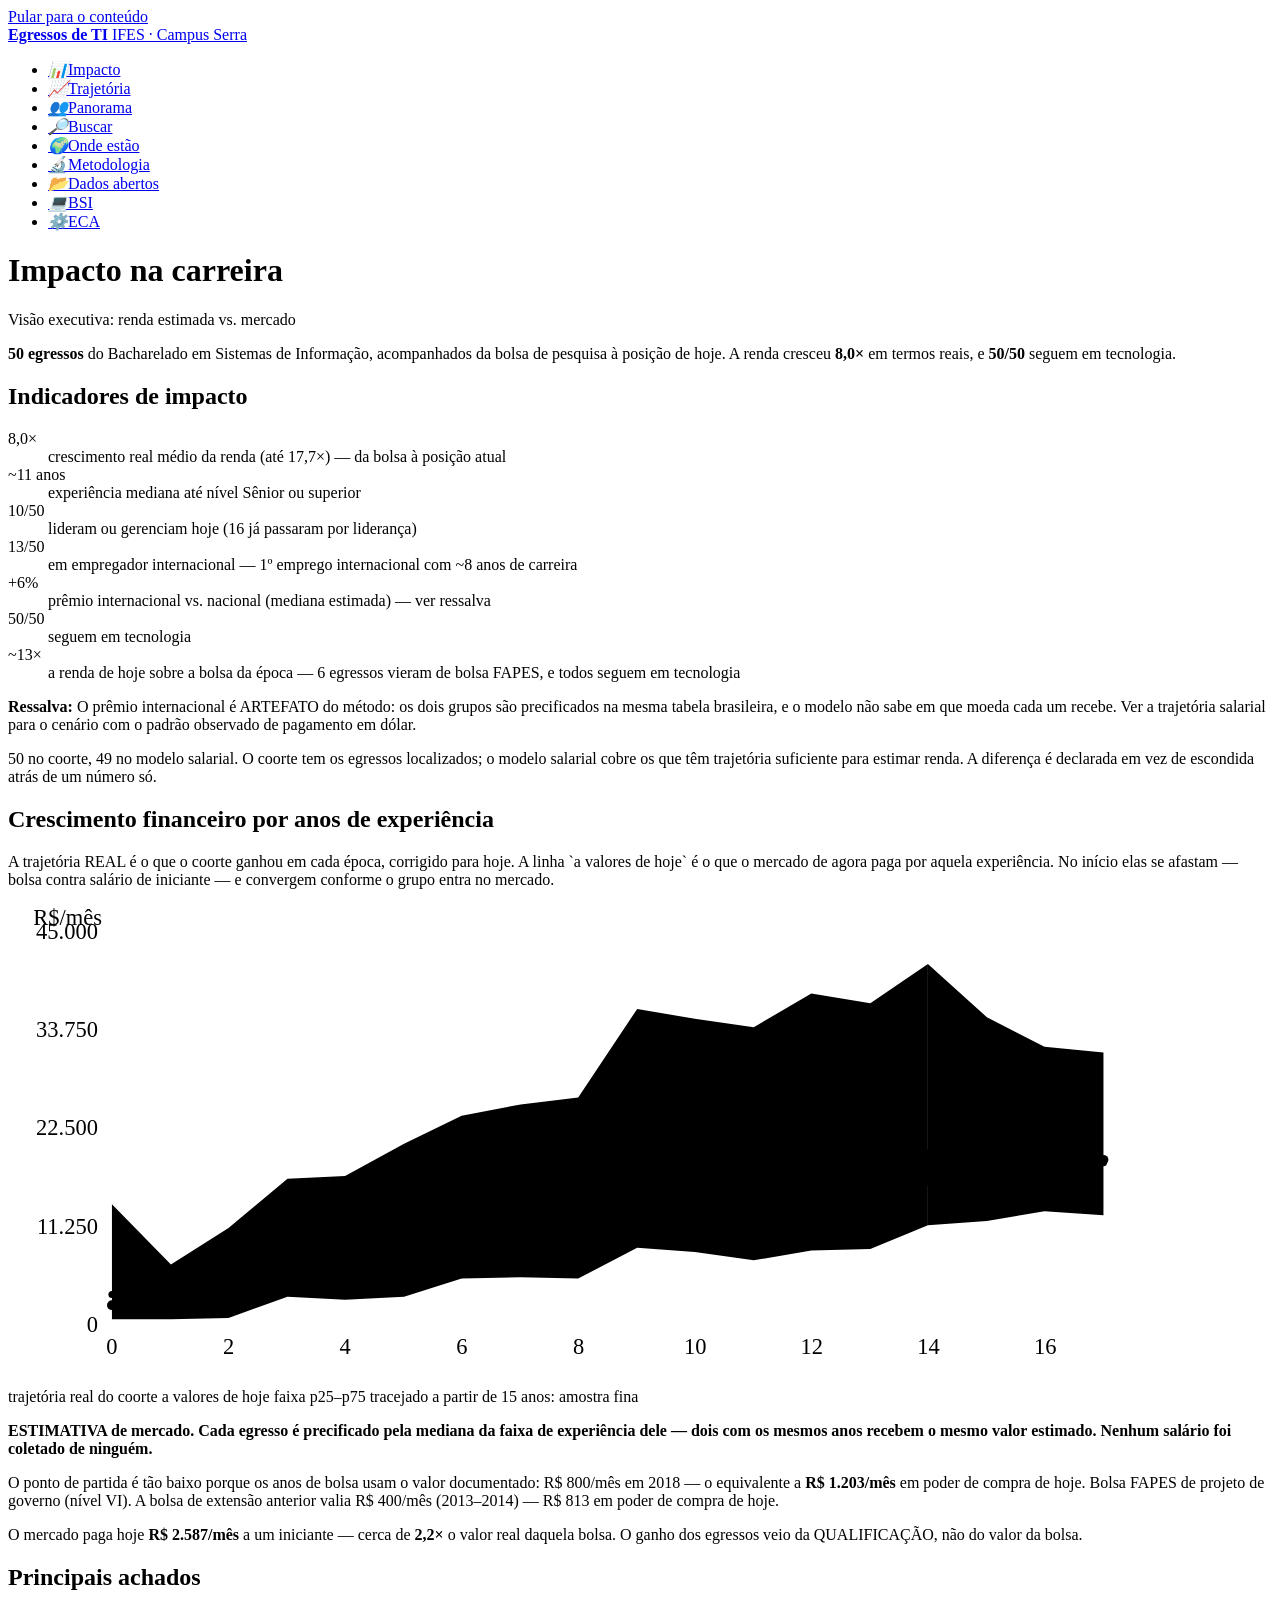
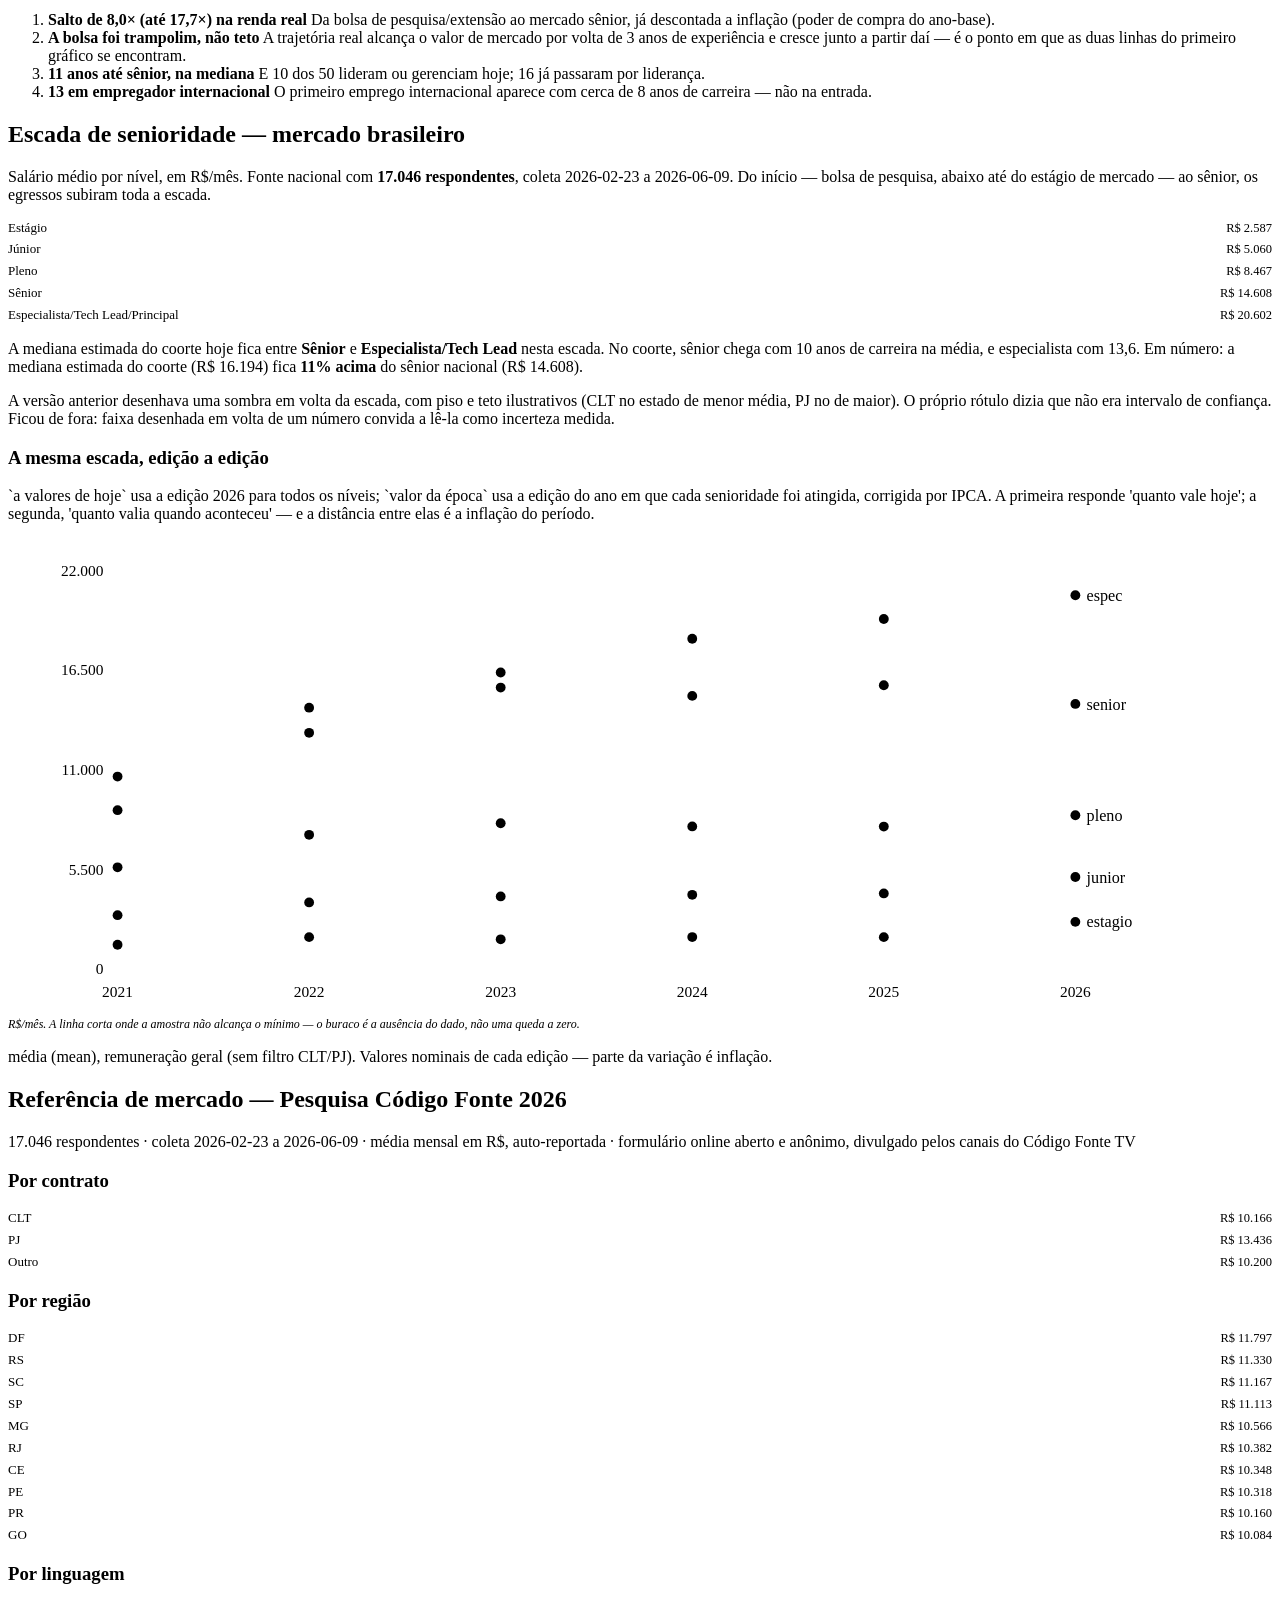
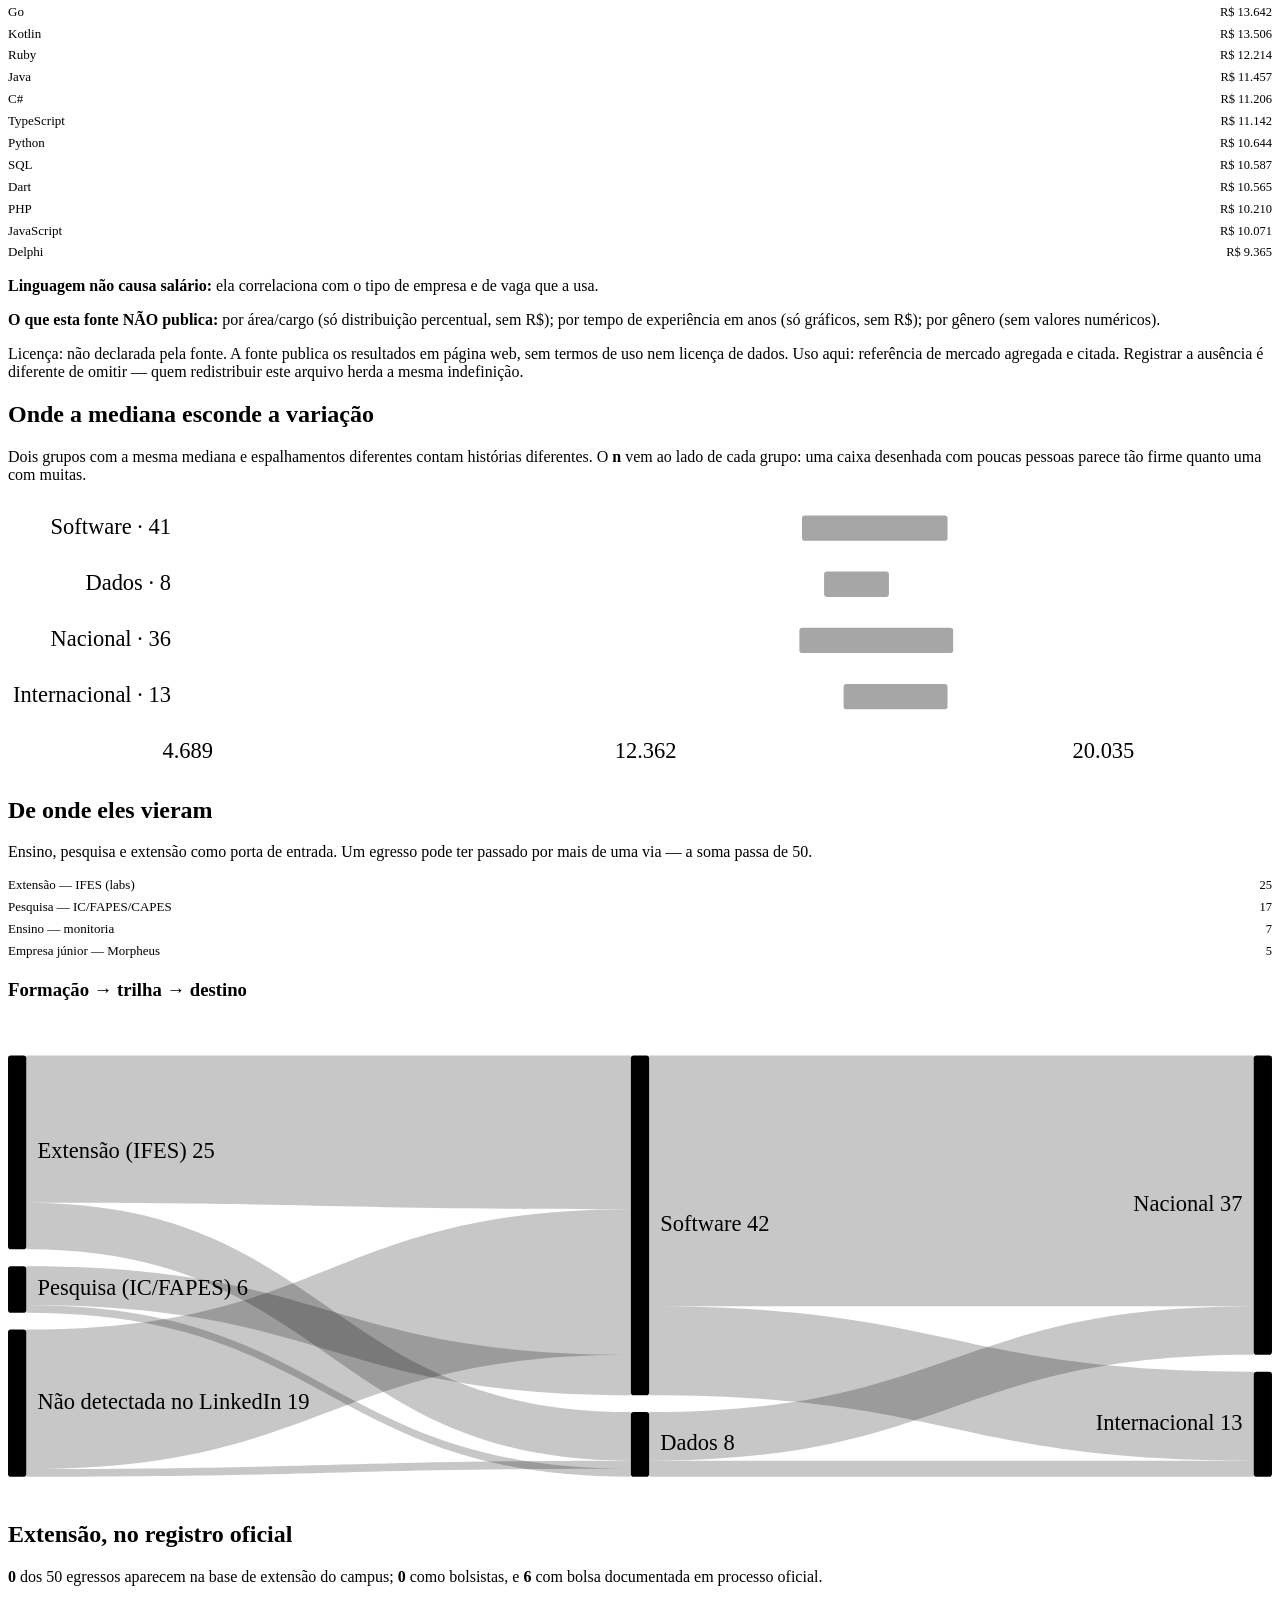
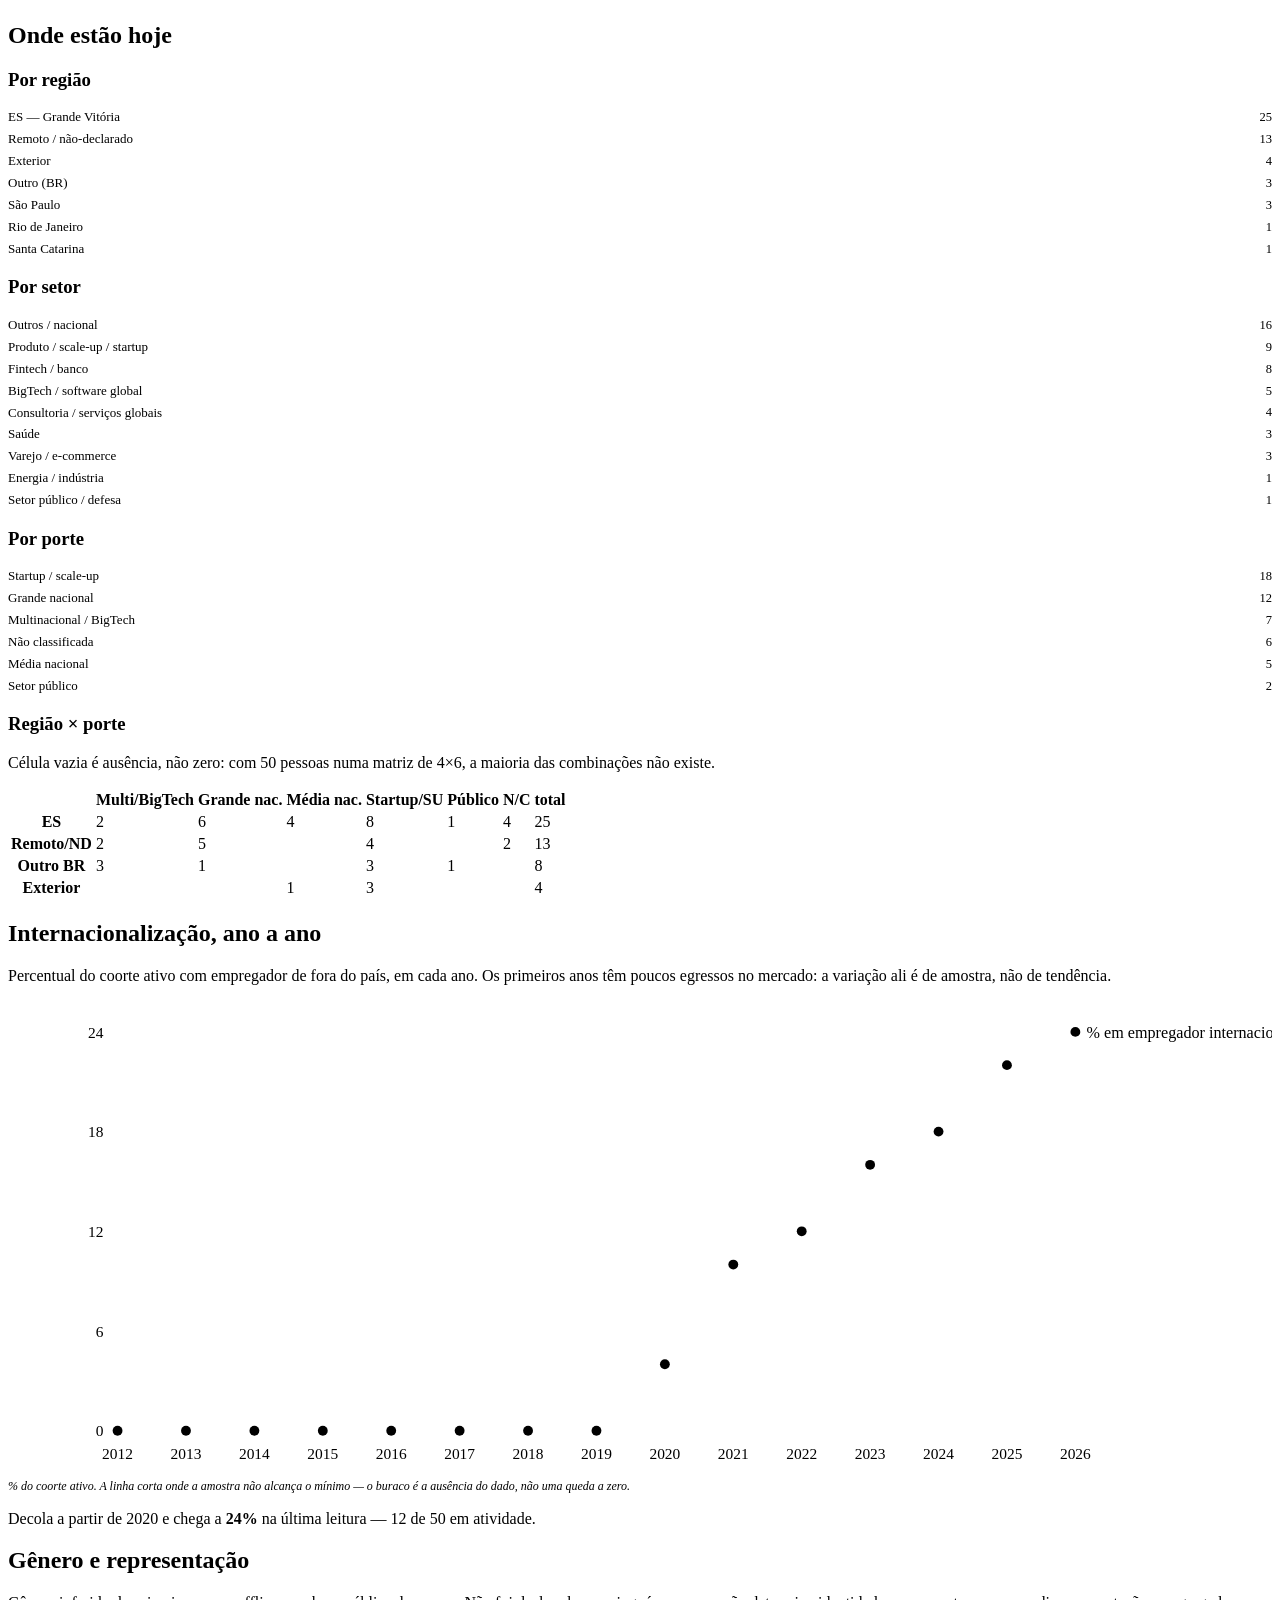
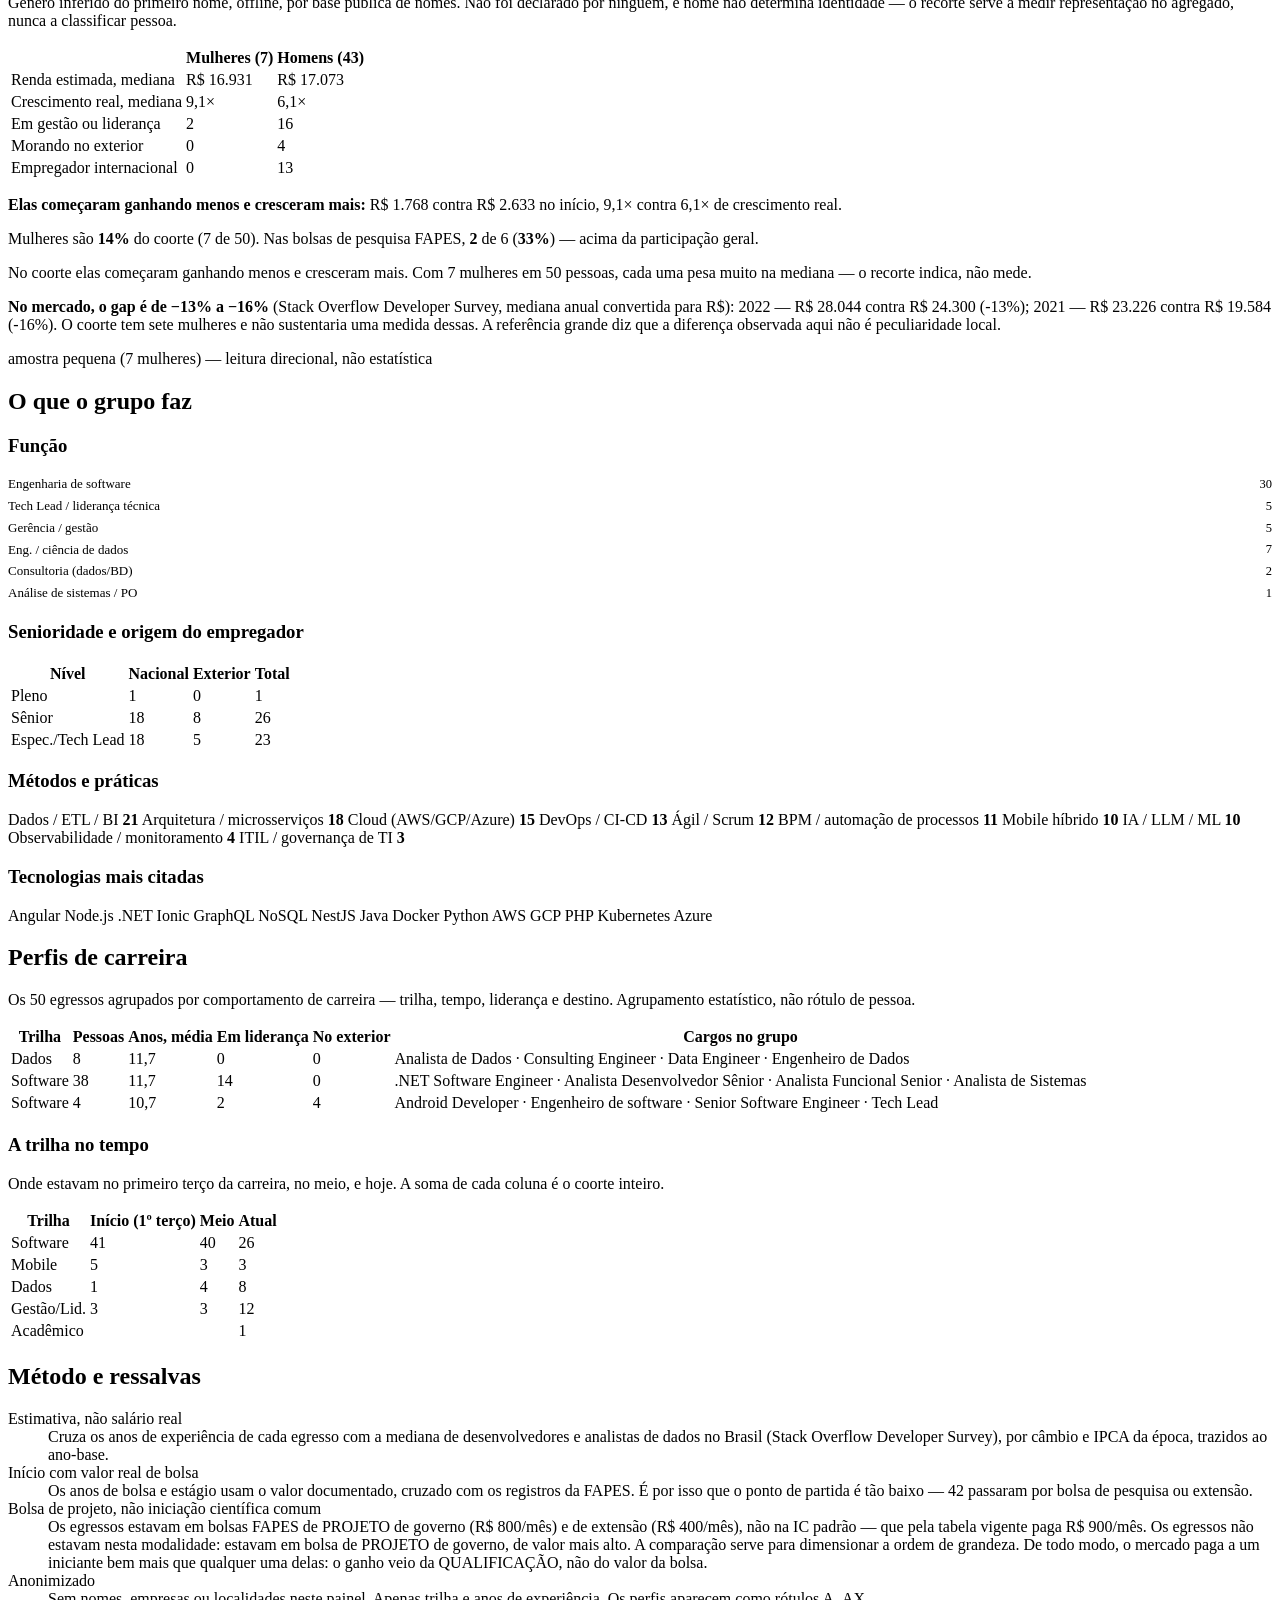
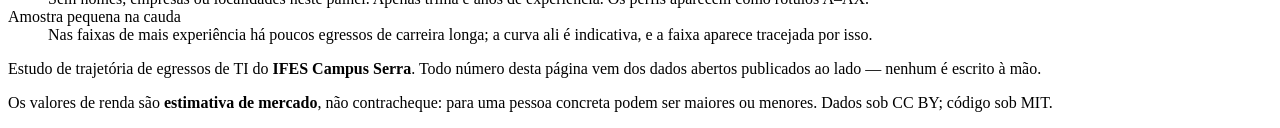
==== commit f563ed74: "site: recortes por curso, a linha do salário mínimo e a API completa dos dados abertos Publica o que" ====
--- a/index.html
+++ b/index.html
@@ -1,9 +1,9 @@
 <!DOCTYPE html><html lang="pt-BR" data-astro-cid-5hce7sga> <head><meta charset="utf-8"><meta name="viewport" content="width=device-width, initial-scale=1"><title>Impacto na carreira — Egressos de TI · IFES Campus Serra</title><meta name="description" content="Impacto na carreira dos egressos de TI do IFES Campus Serra: renda estimada frente ao mercado, formação, destinos e representação."><link rel="icon" href="/egressos/favicon.svg" type="image/svg+xml"><style>.regua[data-astro-cid-om6pxugd]{display:grid;gap:5px;margin:var(--e3) 0}.linha[data-astro-cid-om6pxugd]{display:grid;grid-template-columns:minmax(9rem,15rem) 1fr auto;gap:var(--e3);align-items:center;font-size:13px}.rot[data-astro-cid-om6pxugd]{color:var(--sutil);line-height:1.3}.rot[data-astro-cid-om6pxugd] em[data-astro-cid-om6pxugd]{display:block;font-style:normal;font-size:11px;color:var(--sutil-2)}.trilho[data-astro-cid-om6pxugd]{background:var(--trilho);border-radius:3px;height:14px;overflow:hidden}.trilho[data-astro-cid-om6pxugd] i[data-astro-cid-om6pxugd]{display:block;height:100%;background:var(--sutil-2);border-radius:3px}.val[data-astro-cid-om6pxugd]{text-align:right;white-space:nowrap;font-size:12.5px;color:var(--sutil)}[data-astro-cid-om6pxugd][data-papel=coorte] .trilho[data-astro-cid-om6pxugd] i[data-astro-cid-om6pxugd]{background:var(--verde)}[data-astro-cid-om6pxugd][data-papel=coorte] .rot[data-astro-cid-om6pxugd],[data-astro-cid-om6pxugd][data-papel=coorte] .val[data-astro-cid-om6pxugd]{color:var(--tinta);font-weight:500}[data-astro-cid-om6pxugd][data-papel=brasil] .trilho[data-astro-cid-om6pxugd] i[data-astro-cid-om6pxugd]{background:var(--verde-escuro)}[data-astro-cid-om6pxugd][data-papel=global] .trilho[data-astro-cid-om6pxugd] i[data-astro-cid-om6pxugd]{background:var(--azul)}[data-astro-cid-om6pxugd][data-papel=cenario] .trilho[data-astro-cid-om6pxugd] i[data-astro-cid-om6pxugd]{background:repeating-linear-gradient(45deg,var(--amarelo) 0 6px,color-mix(in srgb,var(--amarelo) 45%,transparent) 6px 12px)}[data-astro-cid-om6pxugd][data-papel=referencia] .trilho[data-astro-cid-om6pxugd] i[data-astro-cid-om6pxugd]{background:var(--sutil-2)}@media(max-width:640px){.linha[data-astro-cid-om6pxugd]{grid-template-columns:1fr auto}.trilho[data-astro-cid-om6pxugd]{grid-column:1 / -1}}
 </style>
-<link rel="stylesheet" href="/egressos/_astro/busca.BvoKpc2N.css">
+<link rel="stylesheet" href="/egressos/_astro/bsi.BvoKpc2N.css">
 <link rel="stylesheet" href="/egressos/_astro/index.BaQHmIvl.css">
-<style>svg[data-astro-cid-nk42cget]{min-width:560px;width:100%;height:auto;display:block}.grade[data-astro-cid-nk42cget]{stroke:var(--borda);stroke-width:1}.tick[data-astro-cid-nk42cget]{fill:var(--sutil-2);font-family:var(--mono);font-size:11px}.rotulo-fim[data-astro-cid-nk42cget]{font-family:var(--sans);font-size:11.5px;font-weight:500}.unidade[data-astro-cid-nk42cget]{font-size:12px;color:var(--sutil-2);margin:var(--e2) 0 0;font-style:italic}
-</style></head> <body data-astro-cid-5hce7sga> <a class="pular" href="#conteudo" data-astro-cid-5hce7sga>Pular para o conteúdo</a> <div class="faixa" aria-hidden="true" data-astro-cid-5hce7sga></div> <nav class="navbar" aria-label="Seções do estudo" data-astro-cid-5hce7sga> <div class="miolo barra" data-astro-cid-5hce7sga> <a class="marca" href="/egressos/index.html" data-astro-cid-5hce7sga> <b data-astro-cid-5hce7sga>Egressos de TI</b> <span data-astro-cid-5hce7sga>IFES · Campus Serra</span> </a> <ul class="itens" data-astro-cid-5hce7sga> <li data-astro-cid-5hce7sga> <a href="/egressos/index.html" title="Visão executiva: renda estimada vs. mercado" aria-current="page" data-astro-cid-5hce7sga> <i aria-hidden="true" data-astro-cid-5hce7sga>📊</i>Impacto </a> </li><li data-astro-cid-5hce7sga> <a href="/egressos/trajetoria_salarial.html" title="Ano a ano, em salários mínimos e vs. o mundo" data-astro-cid-5hce7sga> <i aria-hidden="true" data-astro-cid-5hce7sga>📈</i>Trajetória </a> </li><li data-astro-cid-5hce7sga> <a href="/egressos/dashboard_alunos.html" title="Linha do tempo e cards anonimizados (A–AX)" data-astro-cid-5hce7sga> <i aria-hidden="true" data-astro-cid-5hce7sga>👥</i>Panorama </a> </li><li data-astro-cid-5hce7sga> <a href="/egressos/busca.html" title="Egressos, empresas e faixas de renda do mercado" data-astro-cid-5hce7sga> <i aria-hidden="true" data-astro-cid-5hce7sga>🔎</i>Buscar </a> </li><li data-astro-cid-5hce7sga> <a href="/egressos/egressos-carreiras.html" title="Empresas, países e jornada de cada um" data-astro-cid-5hce7sga> <i aria-hidden="true" data-astro-cid-5hce7sga>🌍</i>Onde estão </a> </li><li data-astro-cid-5hce7sga> <a href="/egressos/metodologia.html" title="Fontes, ETL, cálculo salarial e ressalvas" data-astro-cid-5hce7sga> <i aria-hidden="true" data-astro-cid-5hce7sga>🔬</i>Metodologia </a> </li><li data-astro-cid-5hce7sga> <a href="/egressos/dados-abertos.html" title="Baixe os JSON e o código (CC BY / MIT)" data-astro-cid-5hce7sga> <i aria-hidden="true" data-astro-cid-5hce7sga>📂</i>Dados abertos </a> </li> </ul> </div> </nav> <header class="cabecalho" data-astro-cid-5hce7sga> <div class="miolo" data-astro-cid-5hce7sga> <h1 data-astro-cid-5hce7sga>Impacto na carreira</h1> <p class="sub" data-astro-cid-5hce7sga>Visão executiva: renda estimada vs. mercado</p> </div> </header> <main id="conteudo" class="miolo" data-astro-cid-5hce7sga>  <p class="chamada" data-astro-cid-j7pv25f6> <b data-astro-cid-j7pv25f6>50 egressos</b> do Bacharelado em Sistemas de Informação, acompanhados da
+<style>svg[data-astro-cid-nk42cget]{min-width:560px;width:100%;height:auto;display:block}.grade[data-astro-cid-nk42cget]{stroke:var(--borda);stroke-width:1}.referencia[data-astro-cid-nk42cget]{stroke:var(--sutil-2);stroke-width:1.5;stroke-dasharray:6 5}.referencia-rotulo[data-astro-cid-nk42cget]{fill:var(--sutil-2)}.tick[data-astro-cid-nk42cget]{fill:var(--sutil-2);font-family:var(--mono);font-size:11px}.rotulo-fim[data-astro-cid-nk42cget]{font-family:var(--sans);font-size:11.5px;font-weight:500}.unidade[data-astro-cid-nk42cget]{font-size:12px;color:var(--sutil-2);margin:var(--e2) 0 0;font-style:italic}
+</style></head> <body data-astro-cid-5hce7sga> <a class="pular" href="#conteudo" data-astro-cid-5hce7sga>Pular para o conteúdo</a> <div class="faixa" aria-hidden="true" data-astro-cid-5hce7sga></div> <nav class="navbar" aria-label="Seções do estudo" data-astro-cid-5hce7sga> <div class="miolo barra" data-astro-cid-5hce7sga> <a class="marca" href="/egressos/index.html" data-astro-cid-5hce7sga> <b data-astro-cid-5hce7sga>Egressos de TI</b> <span data-astro-cid-5hce7sga>IFES · Campus Serra</span> </a> <ul class="itens" data-astro-cid-5hce7sga> <li data-astro-cid-5hce7sga> <a href="/egressos/index.html" title="Visão executiva: renda estimada vs. mercado" aria-current="page" data-astro-cid-5hce7sga> <i aria-hidden="true" data-astro-cid-5hce7sga>📊</i>Impacto </a> </li><li data-astro-cid-5hce7sga> <a href="/egressos/trajetoria_salarial.html" title="Ano a ano, em salários mínimos e vs. o mundo" data-astro-cid-5hce7sga> <i aria-hidden="true" data-astro-cid-5hce7sga>📈</i>Trajetória </a> </li><li data-astro-cid-5hce7sga> <a href="/egressos/dashboard_alunos.html" title="Linha do tempo e cards anonimizados (A–AX)" data-astro-cid-5hce7sga> <i aria-hidden="true" data-astro-cid-5hce7sga>👥</i>Panorama </a> </li><li data-astro-cid-5hce7sga> <a href="/egressos/busca.html" title="Egressos, empresas e faixas de renda do mercado" data-astro-cid-5hce7sga> <i aria-hidden="true" data-astro-cid-5hce7sga>🔎</i>Buscar </a> </li><li data-astro-cid-5hce7sga> <a href="/egressos/egressos-carreiras.html" title="Empresas, países e jornada de cada um" data-astro-cid-5hce7sga> <i aria-hidden="true" data-astro-cid-5hce7sga>🌍</i>Onde estão </a> </li><li data-astro-cid-5hce7sga> <a href="/egressos/metodologia.html" title="Fontes, ETL, cálculo salarial e ressalvas" data-astro-cid-5hce7sga> <i aria-hidden="true" data-astro-cid-5hce7sga>🔬</i>Metodologia </a> </li><li data-astro-cid-5hce7sga> <a href="/egressos/dados-abertos.html" title="Baixe os JSON e o código (CC BY / MIT)" data-astro-cid-5hce7sga> <i aria-hidden="true" data-astro-cid-5hce7sga>📂</i>Dados abertos </a> </li><li data-astro-cid-5hce7sga> <a href="/egressos/bsi.html" title="O recorte do BSI: cobertura, cargos e empresas dos egressos" data-astro-cid-5hce7sga> <i aria-hidden="true" data-astro-cid-5hce7sga>💻</i>BSI </a> </li><li data-astro-cid-5hce7sga> <a href="/egressos/eca.html" title="O recorte da ECA: cobertura, cargos e empresas dos egressos" data-astro-cid-5hce7sga> <i aria-hidden="true" data-astro-cid-5hce7sga>⚙️</i>ECA </a> </li> </ul> </div> </nav> <header class="cabecalho" data-astro-cid-5hce7sga> <div class="miolo" data-astro-cid-5hce7sga> <h1 data-astro-cid-5hce7sga>Impacto na carreira</h1> <p class="sub" data-astro-cid-5hce7sga>Visão executiva: renda estimada vs. mercado</p> </div> </header> <main id="conteudo" class="miolo" data-astro-cid-5hce7sga>  <p class="chamada" data-astro-cid-j7pv25f6> <b data-astro-cid-j7pv25f6>50 egressos</b> do Bacharelado em Sistemas de Informação, acompanhados da
     bolsa de pesquisa à posição de hoje. A renda cresceu
 <b data-astro-cid-j7pv25f6>8,0×</b> em termos reais, e
 <b data-astro-cid-j7pv25f6>50/50</b> seguem em tecnologia.
@@ -123,7 +123,7 @@
       estimada do coorte (R$ 16.194) fica
 <b data-astro-cid-j7pv25f6>11% acima</b> do sênior nacional
       (R$ 14.608).
-</p> <p class="bloco-nota" data-astro-cid-j7pv25f6>A versão anterior desenhava uma sombra em volta da escada, com piso e teto ilustrativos (CLT no estado de menor média, PJ no de maior). O próprio rótulo dizia que não era intervalo de confiança. Ficou de fora: faixa desenhada em volta de um número convida a lê-la como incerteza medida.</p> <h3 class="sub" data-astro-cid-j7pv25f6>A mesma escada, edição a edição</h3> <p class="dica" data-astro-cid-j7pv25f6>`a valores de hoje` usa a edição 2026 para todos os níveis; `valor da época` usa a edição do ano em que cada senioridade foi atingida, corrigida por IPCA. A primeira responde &#39;quanto vale hoje&#39;; a segunda, &#39;quanto valia quando aconteceu&#39; — e a distância entre elas é a inflação do período.</p> <div class="rolagem" data-astro-cid-nk42cget> <svg viewBox="0 0 900 340" role="img" aria-label="Média salarial por senioridade no mercado brasileiro, por edição da pesquisa" data-astro-cid-nk42cget>  <line x1="78" y1="306" x2="760" y2="306" class="grade" data-astro-cid-nk42cget></line> <text x="68" y="310" class="tick" text-anchor="end" data-astro-cid-nk42cget> 0 </text>  <line x1="78" y1="235" x2="760" y2="235" class="grade" data-astro-cid-nk42cget></line> <text x="68" y="239" class="tick" text-anchor="end" data-astro-cid-nk42cget> 5.500 </text>  <line x1="78" y1="164" x2="760" y2="164" class="grade" data-astro-cid-nk42cget></line> <text x="68" y="168" class="tick" text-anchor="end" data-astro-cid-nk42cget> 11.000 </text>  <line x1="78" y1="93" x2="760" y2="93" class="grade" data-astro-cid-nk42cget></line> <text x="68" y="97" class="tick" text-anchor="end" data-astro-cid-nk42cget> 16.500 </text>  <line x1="78" y1="22" x2="760" y2="22" class="grade" data-astro-cid-nk42cget></line> <text x="68" y="26" class="tick" text-anchor="end" data-astro-cid-nk42cget> 22.000 </text>  <text x="78" y="326" class="tick" text-anchor="middle" data-astro-cid-nk42cget> 2021 </text><text x="214.4" y="326" class="tick" text-anchor="middle" data-astro-cid-nk42cget> 2022 </text><text x="350.8" y="326" class="tick" text-anchor="middle" data-astro-cid-nk42cget> 2023 </text><text x="487.2" y="326" class="tick" text-anchor="middle" data-astro-cid-nk42cget> 2024 </text><text x="623.6" y="326" class="tick" text-anchor="middle" data-astro-cid-nk42cget> 2025 </text><text x="760" y="326" class="tick" text-anchor="middle" data-astro-cid-nk42cget> 2026 </text> <polyline points="78,289 214,283 351,285 487,283 624,283 760,273" fill="none" stroke="var(--verde)" stroke-width="2.5" stroke-linejoin="round" stroke-linecap="round" data-astro-cid-nk42cget></polyline><polyline points="78,268 214,259 351,255 487,253 624,252 760,241" fill="none" stroke="var(--azul)" stroke-width="2.5" stroke-linejoin="round" stroke-linecap="round" data-astro-cid-nk42cget></polyline><polyline points="78,234 214,211 351,202 487,205 624,205 760,197" fill="none" stroke="var(--amarelo)" stroke-width="2.5" stroke-linejoin="round" stroke-linecap="round" data-astro-cid-nk42cget></polyline><polyline points="78,169 214,120 351,106 487,112 624,104 760,117" fill="none" stroke="var(--vermelho)" stroke-width="2.5" stroke-linejoin="round" stroke-linecap="round" data-astro-cid-nk42cget></polyline><polyline points="78,193 214,138 351,95 487,71 624,57 760,40" fill="none" stroke="var(--sutil)" stroke-width="2.5" stroke-linejoin="round" stroke-linecap="round" data-astro-cid-nk42cget></polyline> <circle cx="78" cy="288.91249454545454" r="3.5" fill="var(--verde)" data-astro-cid-nk42cget> <title>
+</p> <p class="bloco-nota" data-astro-cid-j7pv25f6>A versão anterior desenhava uma sombra em volta da escada, com piso e teto ilustrativos (CLT no estado de menor média, PJ no de maior). O próprio rótulo dizia que não era intervalo de confiança. Ficou de fora: faixa desenhada em volta de um número convida a lê-la como incerteza medida.</p> <h3 class="sub" data-astro-cid-j7pv25f6>A mesma escada, edição a edição</h3> <p class="dica" data-astro-cid-j7pv25f6>`a valores de hoje` usa a edição 2026 para todos os níveis; `valor da época` usa a edição do ano em que cada senioridade foi atingida, corrigida por IPCA. A primeira responde &#39;quanto vale hoje&#39;; a segunda, &#39;quanto valia quando aconteceu&#39; — e a distância entre elas é a inflação do período.</p> <div class="rolagem" data-astro-cid-nk42cget> <svg viewBox="0 0 900 340" role="img" aria-label="Média salarial por senioridade no mercado brasileiro, por edição da pesquisa" data-astro-cid-nk42cget>  <line x1="78" y1="306" x2="760" y2="306" class="grade" data-astro-cid-nk42cget></line> <text x="68" y="310" class="tick" text-anchor="end" data-astro-cid-nk42cget> 0 </text>  <line x1="78" y1="235" x2="760" y2="235" class="grade" data-astro-cid-nk42cget></line> <text x="68" y="239" class="tick" text-anchor="end" data-astro-cid-nk42cget> 5.500 </text>  <line x1="78" y1="164" x2="760" y2="164" class="grade" data-astro-cid-nk42cget></line> <text x="68" y="168" class="tick" text-anchor="end" data-astro-cid-nk42cget> 11.000 </text>  <line x1="78" y1="93" x2="760" y2="93" class="grade" data-astro-cid-nk42cget></line> <text x="68" y="97" class="tick" text-anchor="end" data-astro-cid-nk42cget> 16.500 </text>  <line x1="78" y1="22" x2="760" y2="22" class="grade" data-astro-cid-nk42cget></line> <text x="68" y="26" class="tick" text-anchor="end" data-astro-cid-nk42cget> 22.000 </text>  <text x="78" y="326" class="tick" text-anchor="middle" data-astro-cid-nk42cget> 2021 </text><text x="214.4" y="326" class="tick" text-anchor="middle" data-astro-cid-nk42cget> 2022 </text><text x="350.8" y="326" class="tick" text-anchor="middle" data-astro-cid-nk42cget> 2023 </text><text x="487.2" y="326" class="tick" text-anchor="middle" data-astro-cid-nk42cget> 2024 </text><text x="623.6" y="326" class="tick" text-anchor="middle" data-astro-cid-nk42cget> 2025 </text><text x="760" y="326" class="tick" text-anchor="middle" data-astro-cid-nk42cget> 2026 </text>  <polyline points="78,289 214,283 351,285 487,283 624,283 760,273" fill="none" stroke="var(--verde)" stroke-width="2.5" stroke-linejoin="round" stroke-linecap="round" data-astro-cid-nk42cget></polyline><polyline points="78,268 214,259 351,255 487,253 624,252 760,241" fill="none" stroke="var(--azul)" stroke-width="2.5" stroke-linejoin="round" stroke-linecap="round" data-astro-cid-nk42cget></polyline><polyline points="78,234 214,211 351,202 487,205 624,205 760,197" fill="none" stroke="var(--amarelo)" stroke-width="2.5" stroke-linejoin="round" stroke-linecap="round" data-astro-cid-nk42cget></polyline><polyline points="78,169 214,120 351,106 487,112 624,104 760,117" fill="none" stroke="var(--vermelho)" stroke-width="2.5" stroke-linejoin="round" stroke-linecap="round" data-astro-cid-nk42cget></polyline><polyline points="78,193 214,138 351,95 487,71 624,57 760,40" fill="none" stroke="var(--sutil)" stroke-width="2.5" stroke-linejoin="round" stroke-linecap="round" data-astro-cid-nk42cget></polyline> <circle cx="78" cy="288.91249454545454" r="3.5" fill="var(--verde)" data-astro-cid-nk42cget> <title>
                 estagio · 2021 · 1.324 R$/mês
                 
               </title> </circle><circle cx="214.4" cy="283.4834472727273" r="3.5" fill="var(--verde)" data-astro-cid-nk42cget> <title>
@@ -269,7 +269,7 @@
 </p> <div class="rolagem" data-astro-cid-tx3xfa3v> <table class="calor" aria-label="Contagem de egressos por região e porte de empresa" data-astro-cid-tx3xfa3v> <thead data-astro-cid-tx3xfa3v> <tr data-astro-cid-tx3xfa3v> <th data-astro-cid-tx3xfa3v></th> <th class="col" data-astro-cid-tx3xfa3v>Multi/BigTech</th><th class="col" data-astro-cid-tx3xfa3v>Grande nac.</th><th class="col" data-astro-cid-tx3xfa3v>Média nac.</th><th class="col" data-astro-cid-tx3xfa3v>Startup/SU</th><th class="col" data-astro-cid-tx3xfa3v>Público</th><th class="col" data-astro-cid-tx3xfa3v>N/C</th> <th class="tot" data-astro-cid-tx3xfa3v>total</th> </tr> </thead> <tbody data-astro-cid-tx3xfa3v> <tr data-astro-cid-tx3xfa3v> <th class="lin" data-astro-cid-tx3xfa3v>ES</th> <td class="tem" style="--i:0.25" title="ES · Multi/BigTech: 2" data-astro-cid-tx3xfa3v> 2 </td><td class="tem" style="--i:0.75" title="ES · Grande nac.: 6" data-astro-cid-tx3xfa3v> 6 </td><td class="tem" style="--i:0.50" title="ES · Média nac.: 4" data-astro-cid-tx3xfa3v> 4 </td><td class="tem" style="--i:1.00" title="ES · Startup/SU: 8" data-astro-cid-tx3xfa3v> 8 </td><td class="tem" style="--i:0.13" title="ES · Público: 1" data-astro-cid-tx3xfa3v> 1 </td><td class="tem" style="--i:0.50" title="ES · N/C: 4" data-astro-cid-tx3xfa3v> 4 </td> <td class="tot" data-astro-cid-tx3xfa3v>25</td> </tr><tr data-astro-cid-tx3xfa3v> <th class="lin" data-astro-cid-tx3xfa3v>Remoto/ND</th> <td class="tem" style="--i:0.25" title="Remoto/ND · Multi/BigTech: 2" data-astro-cid-tx3xfa3v> 2 </td><td class="tem" style="--i:0.63" title="Remoto/ND · Grande nac.: 5" data-astro-cid-tx3xfa3v> 5 </td><td class="vazia" title="Remoto/ND · Média nac.: ninguém" data-astro-cid-tx3xfa3v>  </td><td class="tem" style="--i:0.50" title="Remoto/ND · Startup/SU: 4" data-astro-cid-tx3xfa3v> 4 </td><td class="vazia" title="Remoto/ND · Público: ninguém" data-astro-cid-tx3xfa3v>  </td><td class="tem" style="--i:0.25" title="Remoto/ND · N/C: 2" data-astro-cid-tx3xfa3v> 2 </td> <td class="tot" data-astro-cid-tx3xfa3v>13</td> </tr><tr data-astro-cid-tx3xfa3v> <th class="lin" data-astro-cid-tx3xfa3v>Outro BR</th> <td class="tem" style="--i:0.38" title="Outro BR · Multi/BigTech: 3" data-astro-cid-tx3xfa3v> 3 </td><td class="tem" style="--i:0.13" title="Outro BR · Grande nac.: 1" data-astro-cid-tx3xfa3v> 1 </td><td class="vazia" title="Outro BR · Média nac.: ninguém" data-astro-cid-tx3xfa3v>  </td><td class="tem" style="--i:0.38" title="Outro BR · Startup/SU: 3" data-astro-cid-tx3xfa3v> 3 </td><td class="tem" style="--i:0.13" title="Outro BR · Público: 1" data-astro-cid-tx3xfa3v> 1 </td><td class="vazia" title="Outro BR · N/C: ninguém" data-astro-cid-tx3xfa3v>  </td> <td class="tot" data-astro-cid-tx3xfa3v>8</td> </tr><tr data-astro-cid-tx3xfa3v> <th class="lin" data-astro-cid-tx3xfa3v>Exterior</th> <td class="vazia" title="Exterior · Multi/BigTech: ninguém" data-astro-cid-tx3xfa3v>  </td><td class="vazia" title="Exterior · Grande nac.: ninguém" data-astro-cid-tx3xfa3v>  </td><td class="tem" style="--i:0.13" title="Exterior · Média nac.: 1" data-astro-cid-tx3xfa3v> 1 </td><td class="tem" style="--i:0.38" title="Exterior · Startup/SU: 3" data-astro-cid-tx3xfa3v> 3 </td><td class="vazia" title="Exterior · Público: ninguém" data-astro-cid-tx3xfa3v>  </td><td class="vazia" title="Exterior · N/C: ninguém" data-astro-cid-tx3xfa3v>  </td> <td class="tot" data-astro-cid-tx3xfa3v>4</td> </tr> </tbody> </table> </div>  </section>  <section class="bloco" data-astro-cid-j7pv25f6> <h2 data-astro-cid-j7pv25f6>Internacionalização, ano a ano</h2> <p class="dica" data-astro-cid-j7pv25f6>
 Percentual do coorte ativo com empregador de fora do país, em cada ano. Os primeiros
       anos têm poucos egressos no mercado: a variação ali é de amostra, não de tendência.
-</p> <div class="rolagem" data-astro-cid-nk42cget> <svg viewBox="0 0 900 340" role="img" aria-label="Percentual do coorte com empregador internacional, por ano" data-astro-cid-nk42cget>  <line x1="78" y1="306" x2="760" y2="306" class="grade" data-astro-cid-nk42cget></line> <text x="68" y="310" class="tick" text-anchor="end" data-astro-cid-nk42cget> 0 </text>  <line x1="78" y1="235" x2="760" y2="235" class="grade" data-astro-cid-nk42cget></line> <text x="68" y="239" class="tick" text-anchor="end" data-astro-cid-nk42cget> 6 </text>  <line x1="78" y1="164" x2="760" y2="164" class="grade" data-astro-cid-nk42cget></line> <text x="68" y="168" class="tick" text-anchor="end" data-astro-cid-nk42cget> 12 </text>  <line x1="78" y1="93" x2="760" y2="93" class="grade" data-astro-cid-nk42cget></line> <text x="68" y="97" class="tick" text-anchor="end" data-astro-cid-nk42cget> 18 </text>  <line x1="78" y1="22" x2="760" y2="22" class="grade" data-astro-cid-nk42cget></line> <text x="68" y="26" class="tick" text-anchor="end" data-astro-cid-nk42cget> 24 </text>  <text x="78" y="326" class="tick" text-anchor="middle" data-astro-cid-nk42cget> 2012 </text><text x="126.71428571428572" y="326" class="tick" text-anchor="middle" data-astro-cid-nk42cget> 2013 </text><text x="175.42857142857144" y="326" class="tick" text-anchor="middle" data-astro-cid-nk42cget> 2014 </text><text x="224.14285714285714" y="326" class="tick" text-anchor="middle" data-astro-cid-nk42cget> 2015 </text><text x="272.8571428571429" y="326" class="tick" text-anchor="middle" data-astro-cid-nk42cget> 2016 </text><text x="321.57142857142856" y="326" class="tick" text-anchor="middle" data-astro-cid-nk42cget> 2017 </text><text x="370.2857142857143" y="326" class="tick" text-anchor="middle" data-astro-cid-nk42cget> 2018 </text><text x="419" y="326" class="tick" text-anchor="middle" data-astro-cid-nk42cget> 2019 </text><text x="467.7142857142857" y="326" class="tick" text-anchor="middle" data-astro-cid-nk42cget> 2020 </text><text x="516.4285714285714" y="326" class="tick" text-anchor="middle" data-astro-cid-nk42cget> 2021 </text><text x="565.1428571428571" y="326" class="tick" text-anchor="middle" data-astro-cid-nk42cget> 2022 </text><text x="613.8571428571429" y="326" class="tick" text-anchor="middle" data-astro-cid-nk42cget> 2023 </text><text x="662.5714285714286" y="326" class="tick" text-anchor="middle" data-astro-cid-nk42cget> 2024 </text><text x="711.2857142857143" y="326" class="tick" text-anchor="middle" data-astro-cid-nk42cget> 2025 </text><text x="760" y="326" class="tick" text-anchor="middle" data-astro-cid-nk42cget> 2026 </text> <polyline points="78,306 127,306 175,306 224,306 273,306 322,306 370,306 419,306 468,259 516,188 565,164 614,117 663,93 711,46 760,22" fill="none" stroke="var(--azul)" stroke-width="2.5" stroke-linejoin="round" stroke-linecap="round" data-astro-cid-nk42cget></polyline> <circle cx="78" cy="306" r="3.5" fill="var(--azul)" data-astro-cid-nk42cget> <title>
+</p> <div class="rolagem" data-astro-cid-nk42cget> <svg viewBox="0 0 900 340" role="img" aria-label="Percentual do coorte com empregador internacional, por ano" data-astro-cid-nk42cget>  <line x1="78" y1="306" x2="760" y2="306" class="grade" data-astro-cid-nk42cget></line> <text x="68" y="310" class="tick" text-anchor="end" data-astro-cid-nk42cget> 0 </text>  <line x1="78" y1="235" x2="760" y2="235" class="grade" data-astro-cid-nk42cget></line> <text x="68" y="239" class="tick" text-anchor="end" data-astro-cid-nk42cget> 6 </text>  <line x1="78" y1="164" x2="760" y2="164" class="grade" data-astro-cid-nk42cget></line> <text x="68" y="168" class="tick" text-anchor="end" data-astro-cid-nk42cget> 12 </text>  <line x1="78" y1="93" x2="760" y2="93" class="grade" data-astro-cid-nk42cget></line> <text x="68" y="97" class="tick" text-anchor="end" data-astro-cid-nk42cget> 18 </text>  <line x1="78" y1="22" x2="760" y2="22" class="grade" data-astro-cid-nk42cget></line> <text x="68" y="26" class="tick" text-anchor="end" data-astro-cid-nk42cget> 24 </text>  <text x="78" y="326" class="tick" text-anchor="middle" data-astro-cid-nk42cget> 2012 </text><text x="126.71428571428572" y="326" class="tick" text-anchor="middle" data-astro-cid-nk42cget> 2013 </text><text x="175.42857142857144" y="326" class="tick" text-anchor="middle" data-astro-cid-nk42cget> 2014 </text><text x="224.14285714285714" y="326" class="tick" text-anchor="middle" data-astro-cid-nk42cget> 2015 </text><text x="272.8571428571429" y="326" class="tick" text-anchor="middle" data-astro-cid-nk42cget> 2016 </text><text x="321.57142857142856" y="326" class="tick" text-anchor="middle" data-astro-cid-nk42cget> 2017 </text><text x="370.2857142857143" y="326" class="tick" text-anchor="middle" data-astro-cid-nk42cget> 2018 </text><text x="419" y="326" class="tick" text-anchor="middle" data-astro-cid-nk42cget> 2019 </text><text x="467.7142857142857" y="326" class="tick" text-anchor="middle" data-astro-cid-nk42cget> 2020 </text><text x="516.4285714285714" y="326" class="tick" text-anchor="middle" data-astro-cid-nk42cget> 2021 </text><text x="565.1428571428571" y="326" class="tick" text-anchor="middle" data-astro-cid-nk42cget> 2022 </text><text x="613.8571428571429" y="326" class="tick" text-anchor="middle" data-astro-cid-nk42cget> 2023 </text><text x="662.5714285714286" y="326" class="tick" text-anchor="middle" data-astro-cid-nk42cget> 2024 </text><text x="711.2857142857143" y="326" class="tick" text-anchor="middle" data-astro-cid-nk42cget> 2025 </text><text x="760" y="326" class="tick" text-anchor="middle" data-astro-cid-nk42cget> 2026 </text>  <polyline points="78,306 127,306 175,306 224,306 273,306 322,306 370,306 419,306 468,259 516,188 565,164 614,117 663,93 711,46 760,22" fill="none" stroke="var(--azul)" stroke-width="2.5" stroke-linejoin="round" stroke-linecap="round" data-astro-cid-nk42cget></polyline> <circle cx="78" cy="306" r="3.5" fill="var(--azul)" data-astro-cid-nk42cget> <title>
                 % em empregador internacional · 2012 · 0 % do coorte ativo
                  · 14 respostas
               </title> </circle><circle cx="126.71428571428572" cy="306" r="3.5" fill="var(--azul)" data-astro-cid-nk42cget> <title>
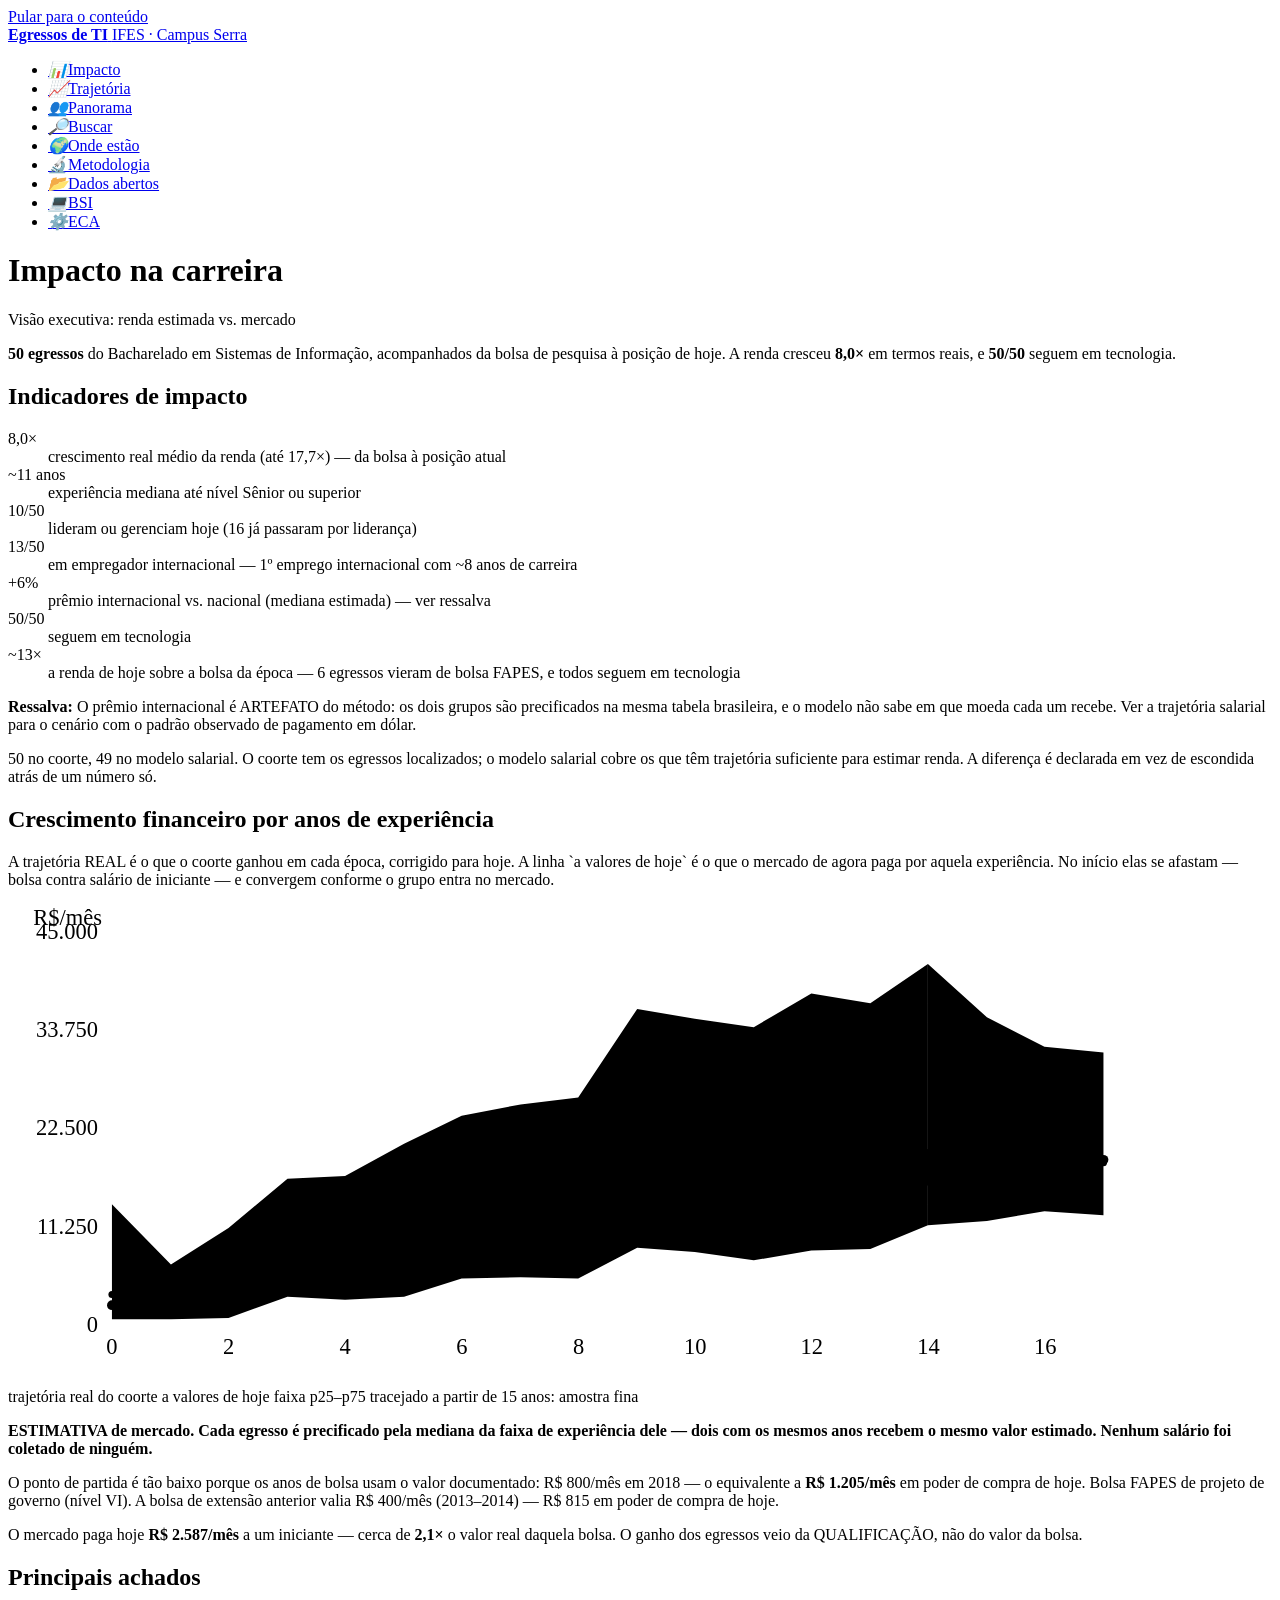
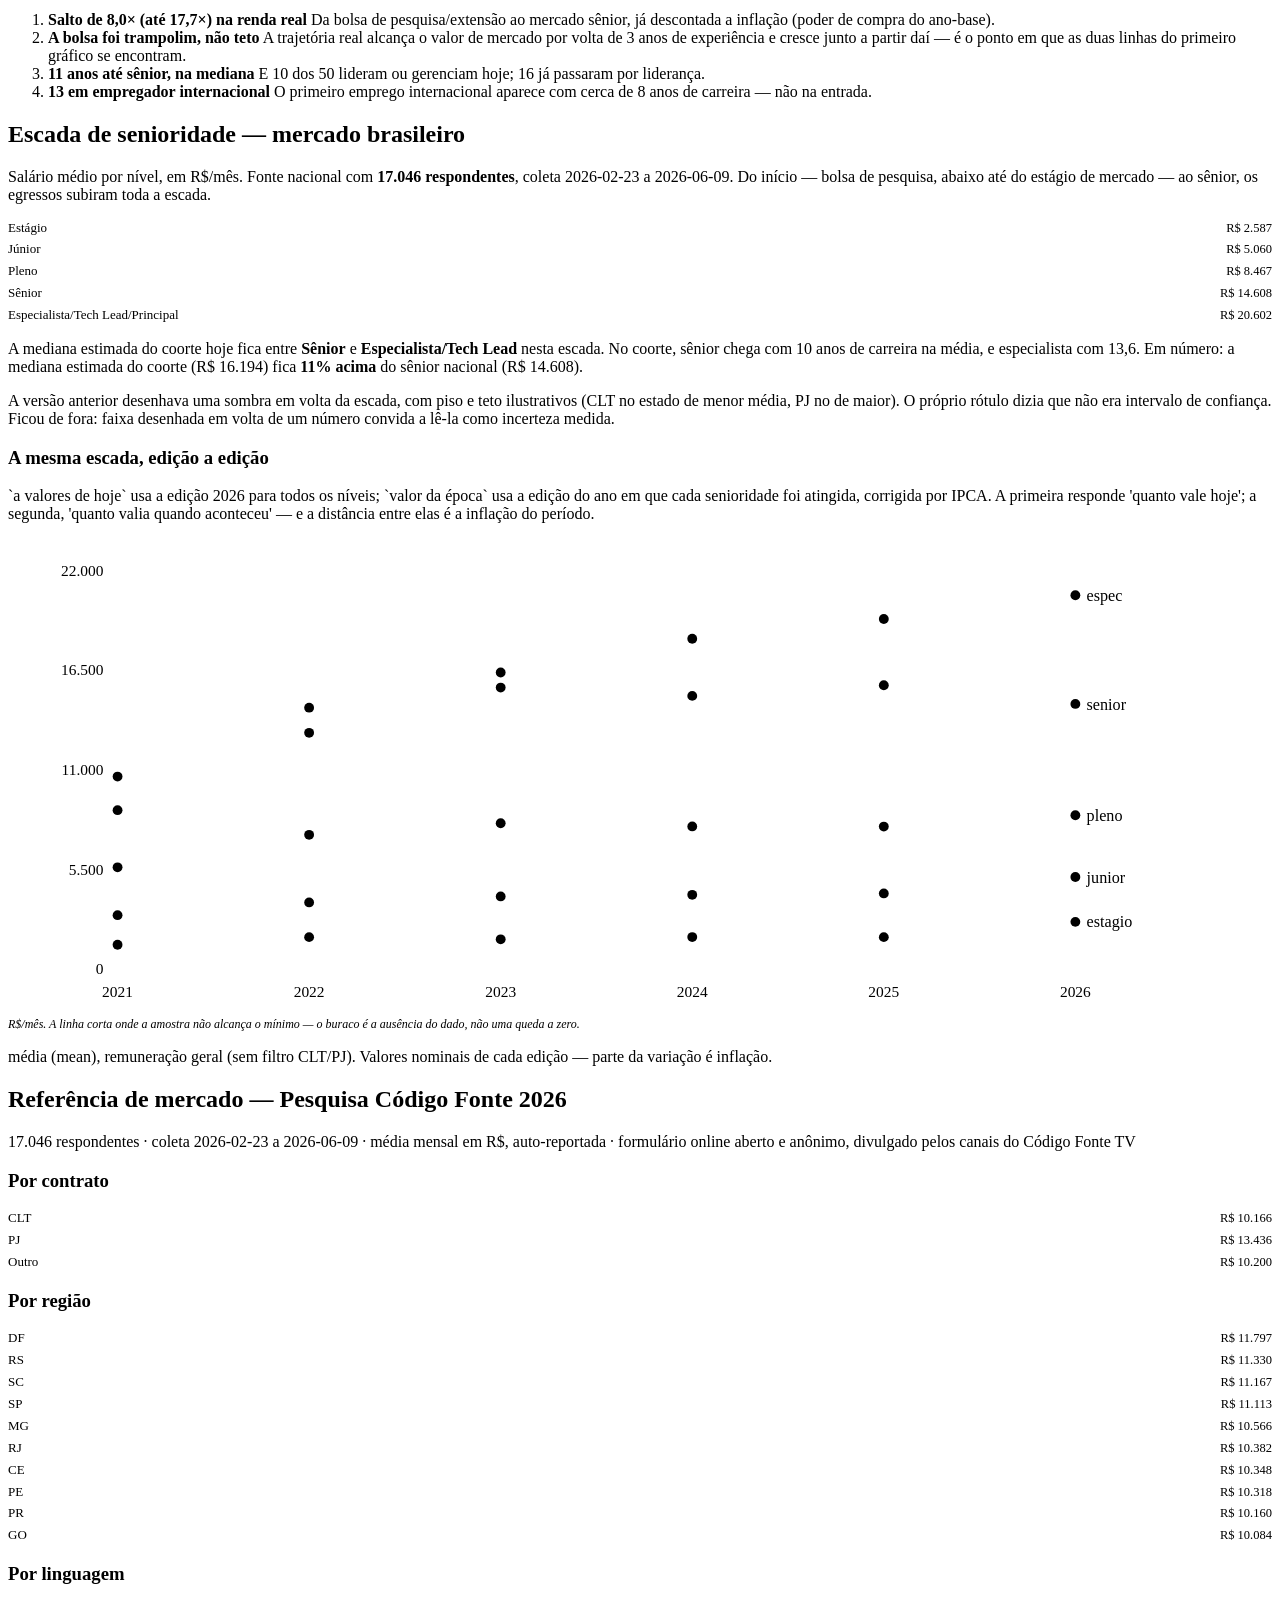
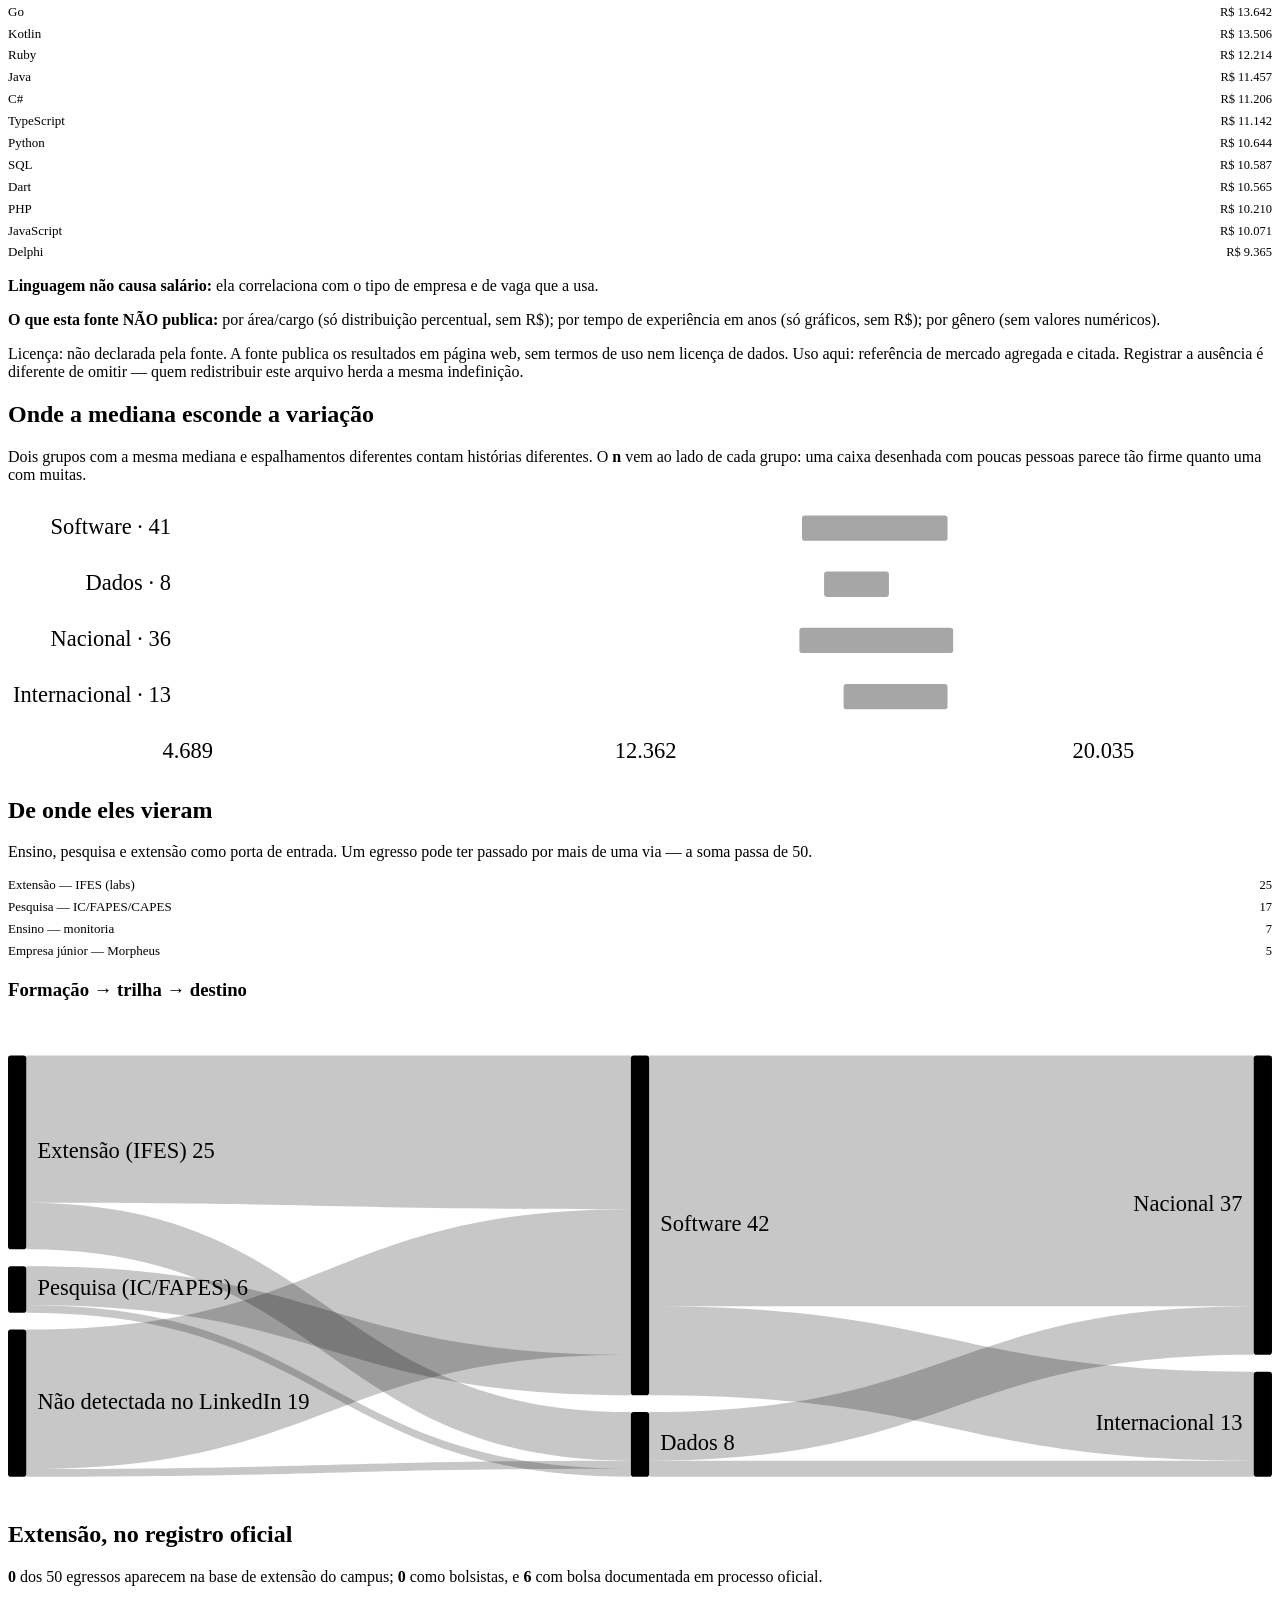
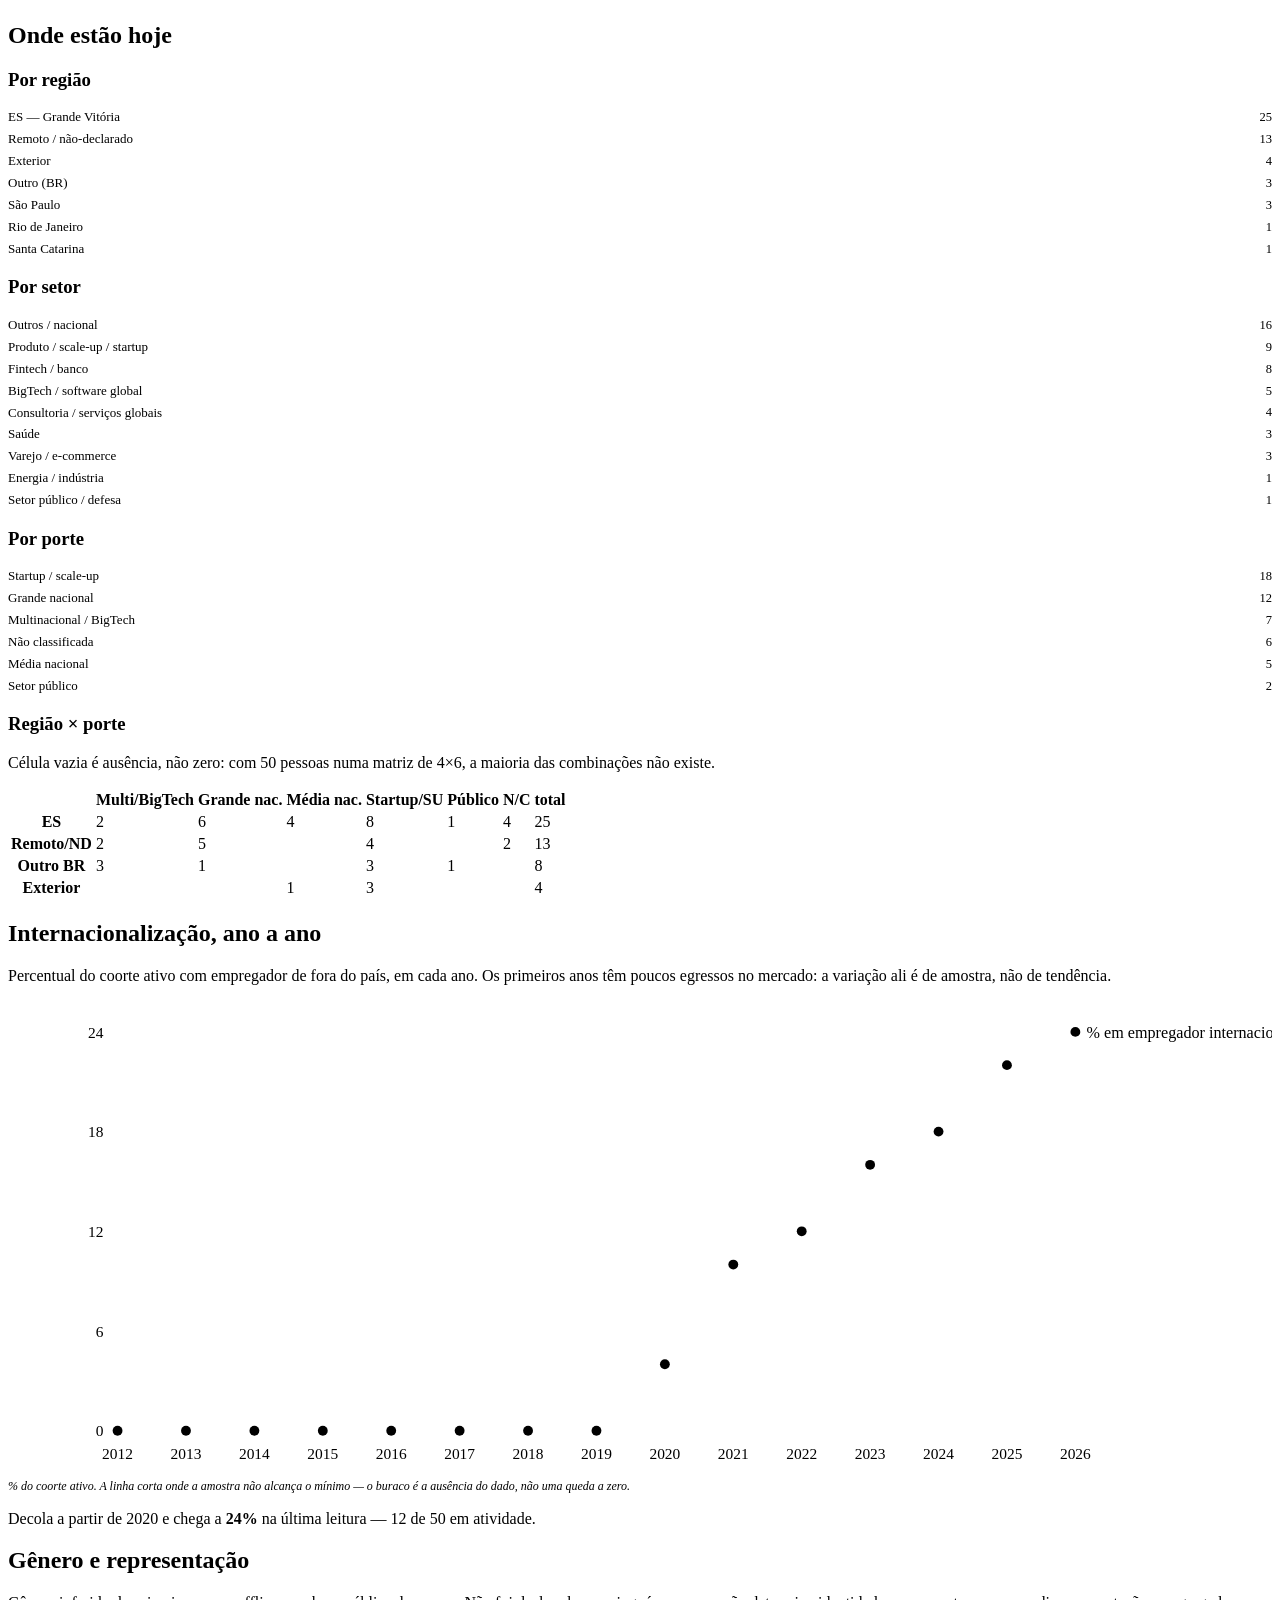
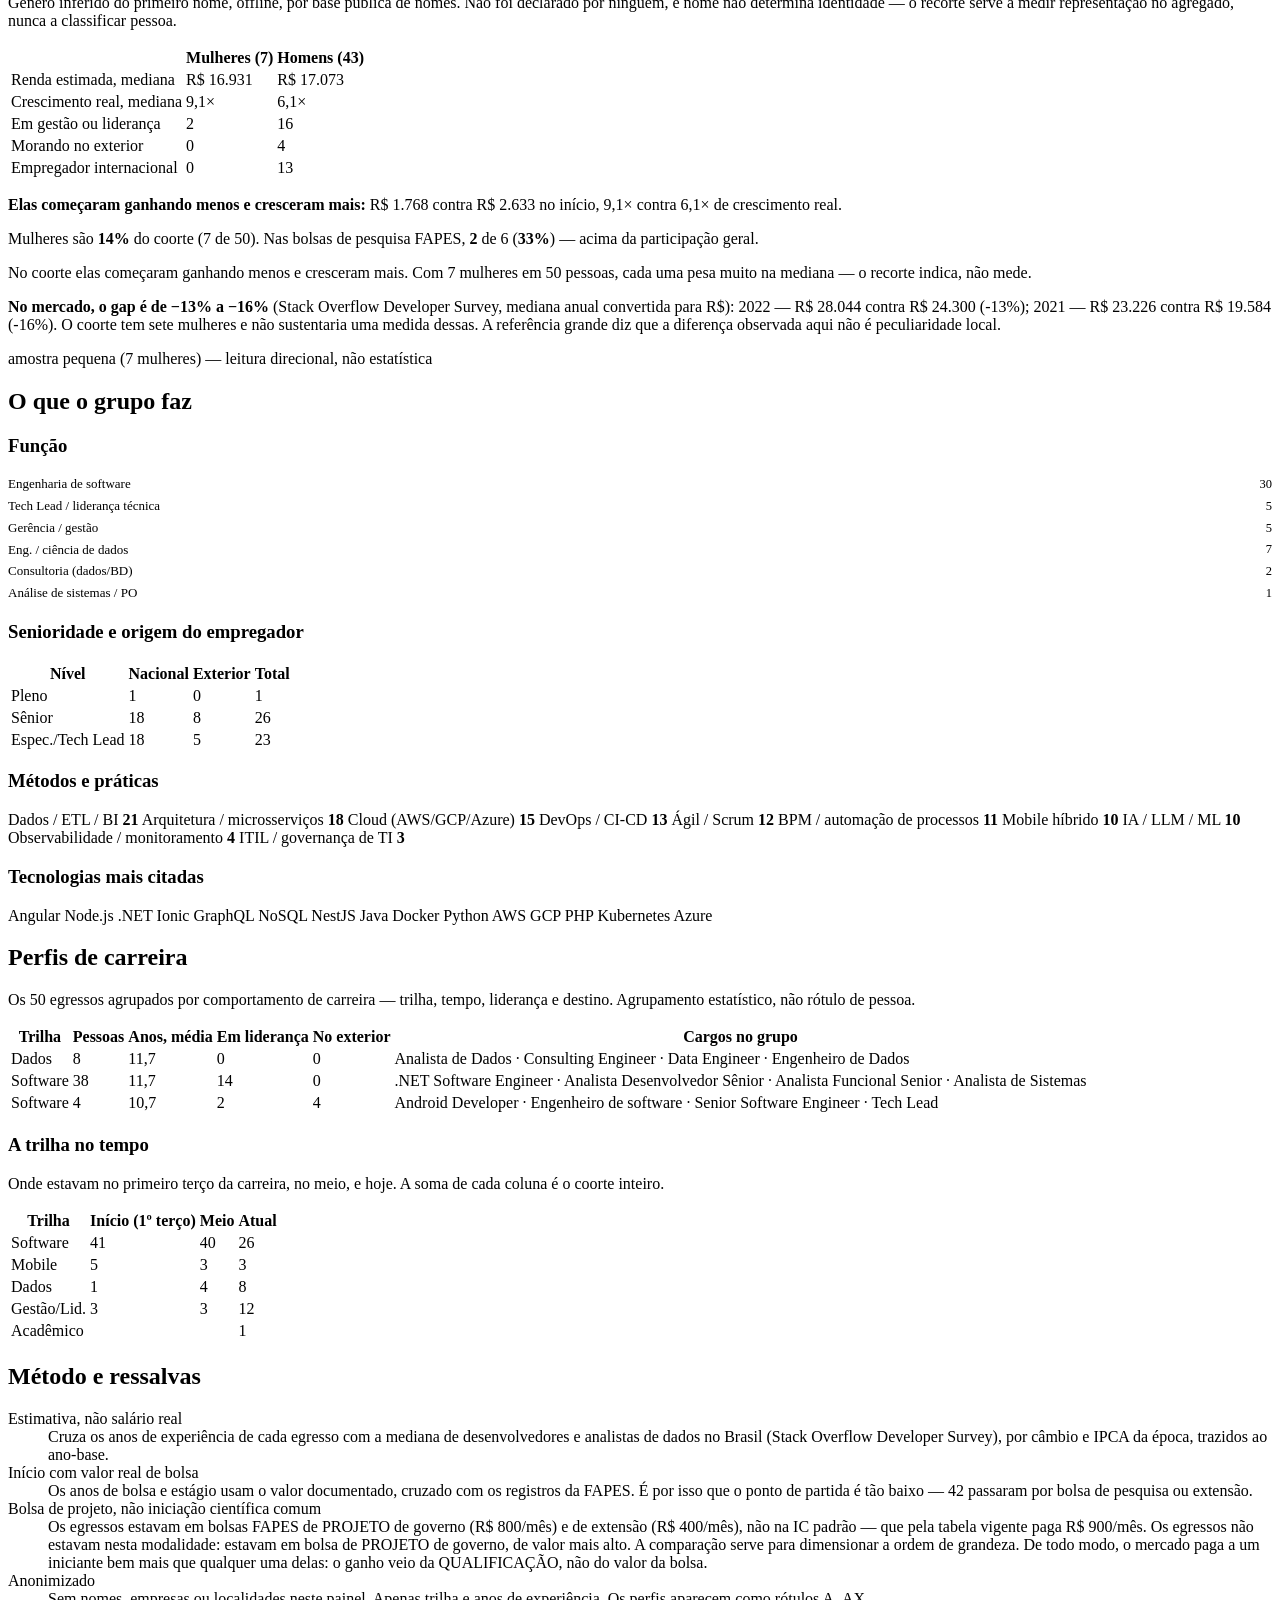
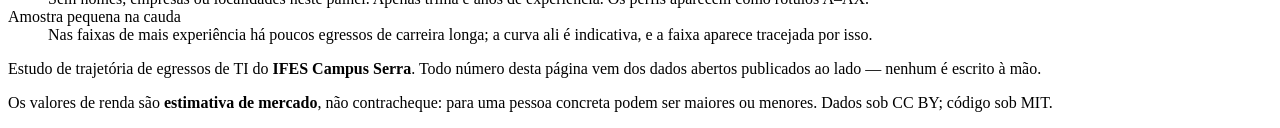
==== commit d7070663: "site: atualiza os números para o deflator de julho/2026 (IPCA) A rodada de publicação do CI regenero" ====
--- a/index.html
+++ b/index.html
@@ -103,13 +103,13 @@
 </span> </p>  <p class="bloco-nota" data-astro-cid-j7pv25f6><b data-astro-cid-j7pv25f6>ESTIMATIVA de mercado. Cada egresso é precificado pela mediana da faixa de experiência dele — dois com os mesmos anos recebem o mesmo valor estimado. Nenhum salário foi coletado de ninguém.</b></p> <p class="bloco-nota" data-astro-cid-j7pv25f6>
 O ponto de partida é tão baixo porque os anos de bolsa usam o valor documentado:
 R$ 800/mês em 2018 — o equivalente a
-<b data-astro-cid-j7pv25f6>R$ 1.203/mês</b> em poder de compra de hoje.
+<b data-astro-cid-j7pv25f6>R$ 1.205/mês</b> em poder de compra de hoje.
 Bolsa FAPES de projeto de governo (nível VI). A bolsa de extensão anterior valia
 R$ 400/mês (2013–2014) —
-R$ 813 em poder de compra de hoje.
+R$ 815 em poder de compra de hoje.
 </p> <p class="bloco-nota" data-astro-cid-j7pv25f6>
 O mercado paga hoje <b data-astro-cid-j7pv25f6>R$ 2.587/mês</b> a um iniciante —
-      cerca de <b data-astro-cid-j7pv25f6>2,2×</b> o valor real
+      cerca de <b data-astro-cid-j7pv25f6>2,1×</b> o valor real
       daquela bolsa. O ganho dos egressos veio da QUALIFICAÇÃO, não do valor da bolsa. </p> </section>  <section class="bloco" data-astro-cid-j7pv25f6> <h2 data-astro-cid-j7pv25f6>Principais achados</h2> <ol class="achados" data-astro-cid-j7pv25f6> <li data-astro-cid-j7pv25f6> <b data-astro-cid-j7pv25f6>Salto de 8,0× (até 17,7×) na renda real</b> <span data-astro-cid-j7pv25f6>Da bolsa de pesquisa/extensão ao mercado sênior, já descontada a inflação (poder de compra do ano-base).</span> </li><li data-astro-cid-j7pv25f6> <b data-astro-cid-j7pv25f6>A bolsa foi trampolim, não teto</b> <span data-astro-cid-j7pv25f6>A trajetória real alcança o valor de mercado por volta de 3 anos de experiência e cresce junto a partir daí — é o ponto em que as duas linhas do primeiro gráfico se encontram.</span> </li><li data-astro-cid-j7pv25f6> <b data-astro-cid-j7pv25f6>11 anos até sênior, na mediana</b> <span data-astro-cid-j7pv25f6>E 10 dos 50 lideram ou gerenciam hoje; 16 já passaram por liderança.</span> </li><li data-astro-cid-j7pv25f6> <b data-astro-cid-j7pv25f6>13 em empregador internacional</b> <span data-astro-cid-j7pv25f6>O primeiro emprego internacional aparece com cerca de 8 anos de carreira — não na entrada.</span> </li> </ol> </section>  <section class="bloco" data-astro-cid-j7pv25f6> <h2 data-astro-cid-j7pv25f6>Escada de senioridade — mercado brasileiro</h2> <p class="dica" data-astro-cid-j7pv25f6>
 Salário médio por nível, em R$/mês. Fonte nacional com
 <b data-astro-cid-j7pv25f6>17.046 respondentes</b>, coleta 2026-02-23 a 2026-06-09. Do início — bolsa de
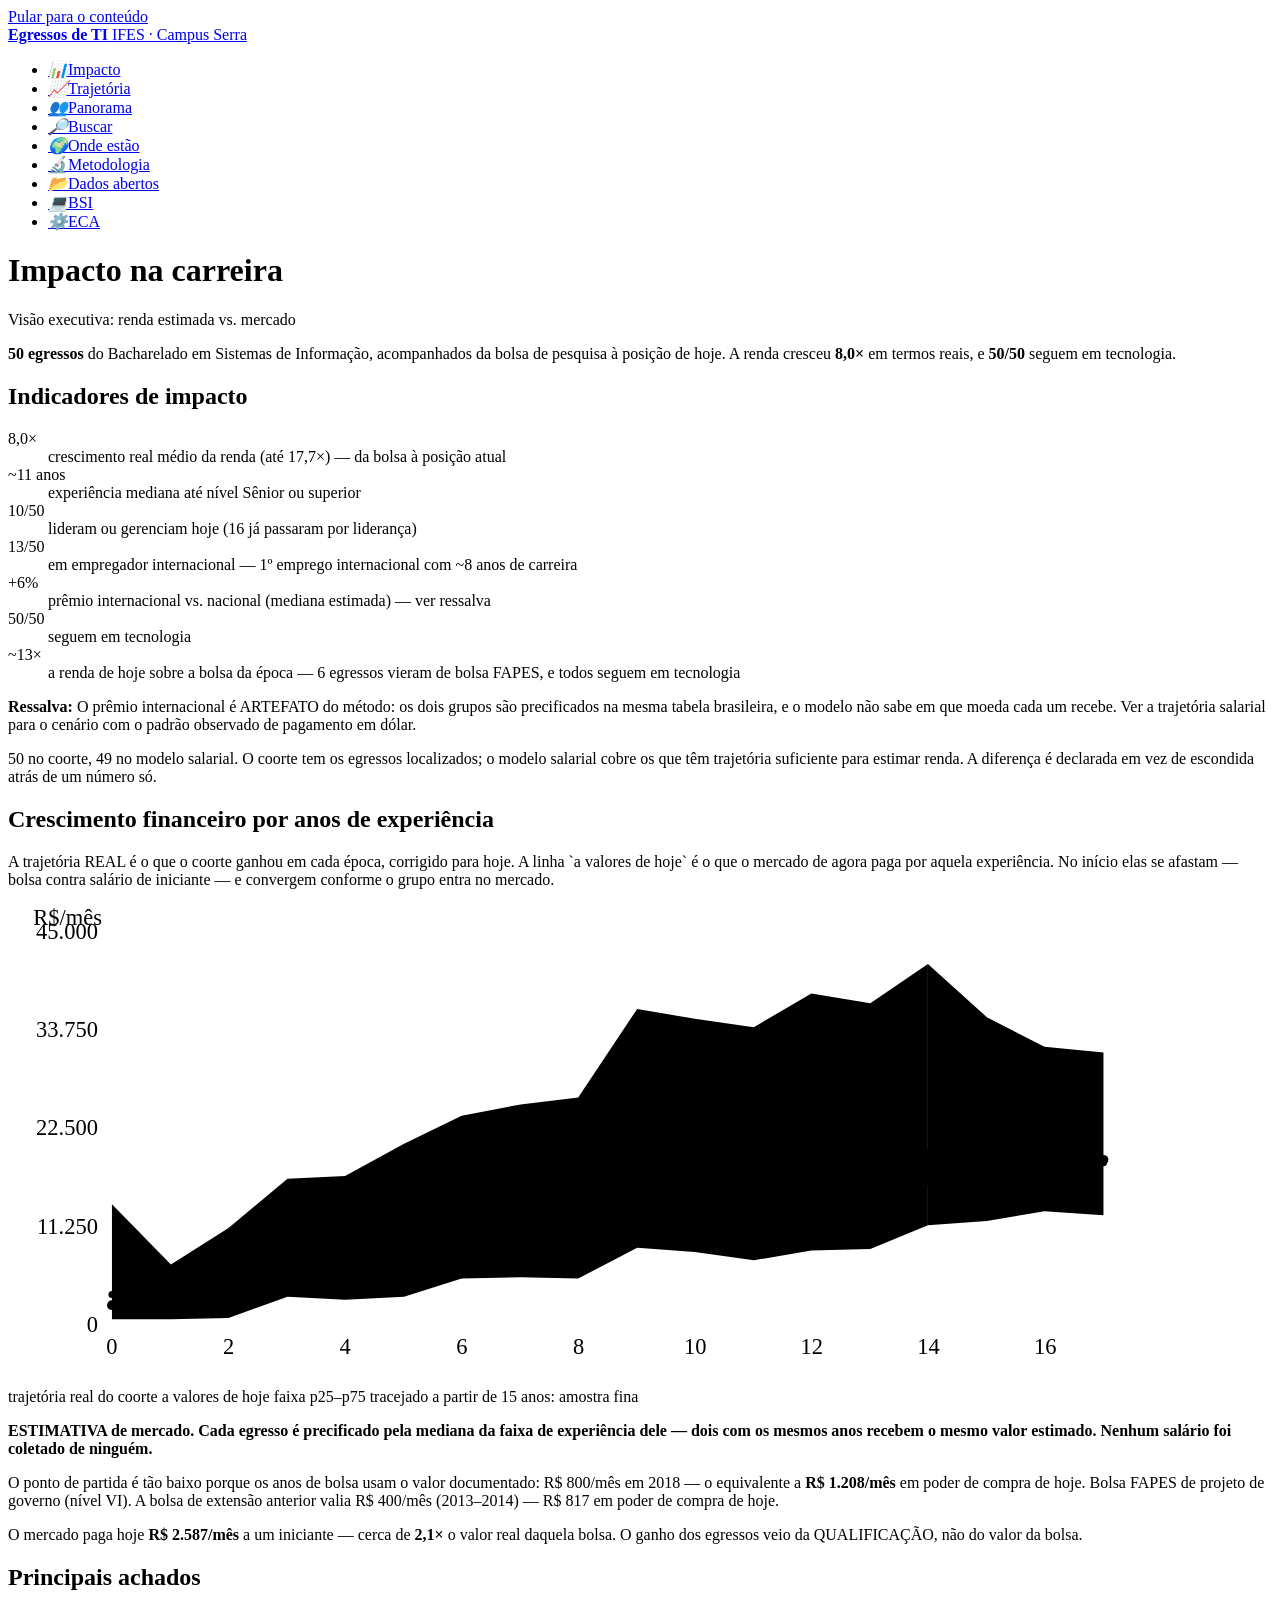
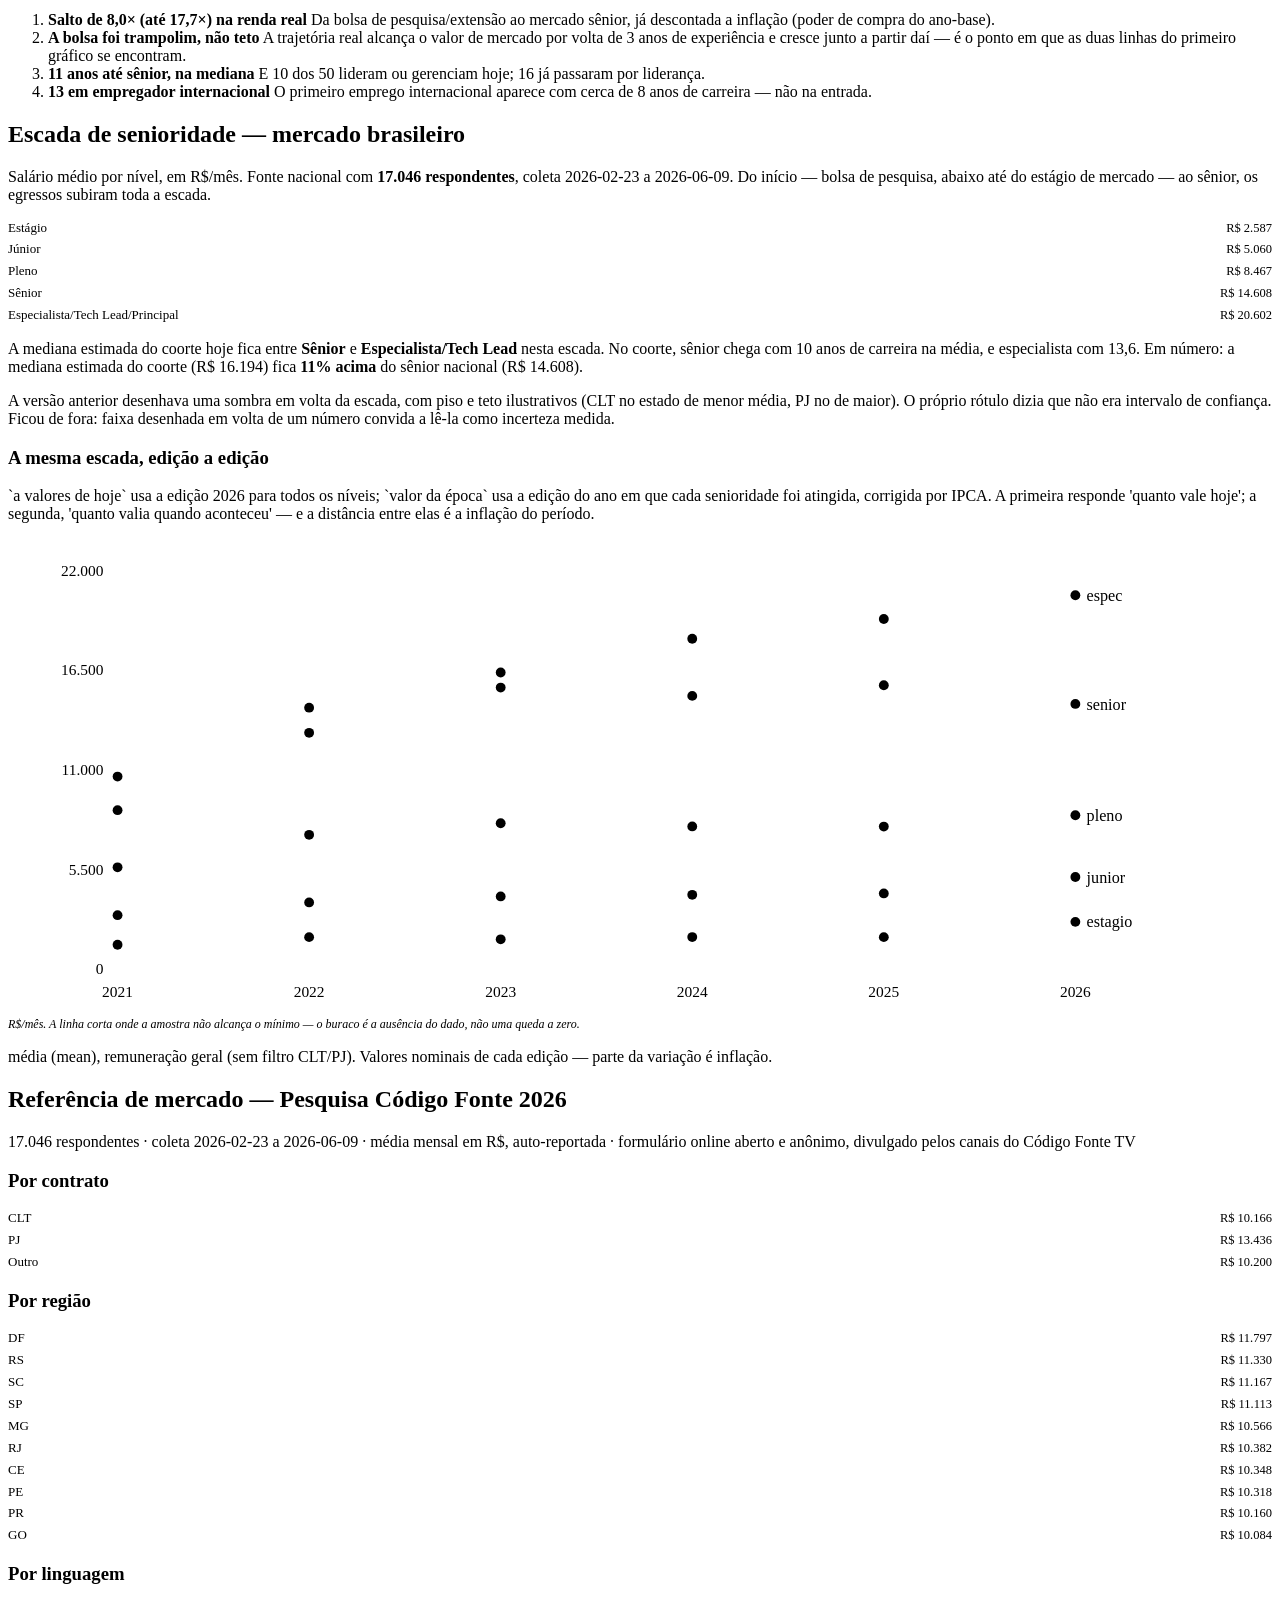
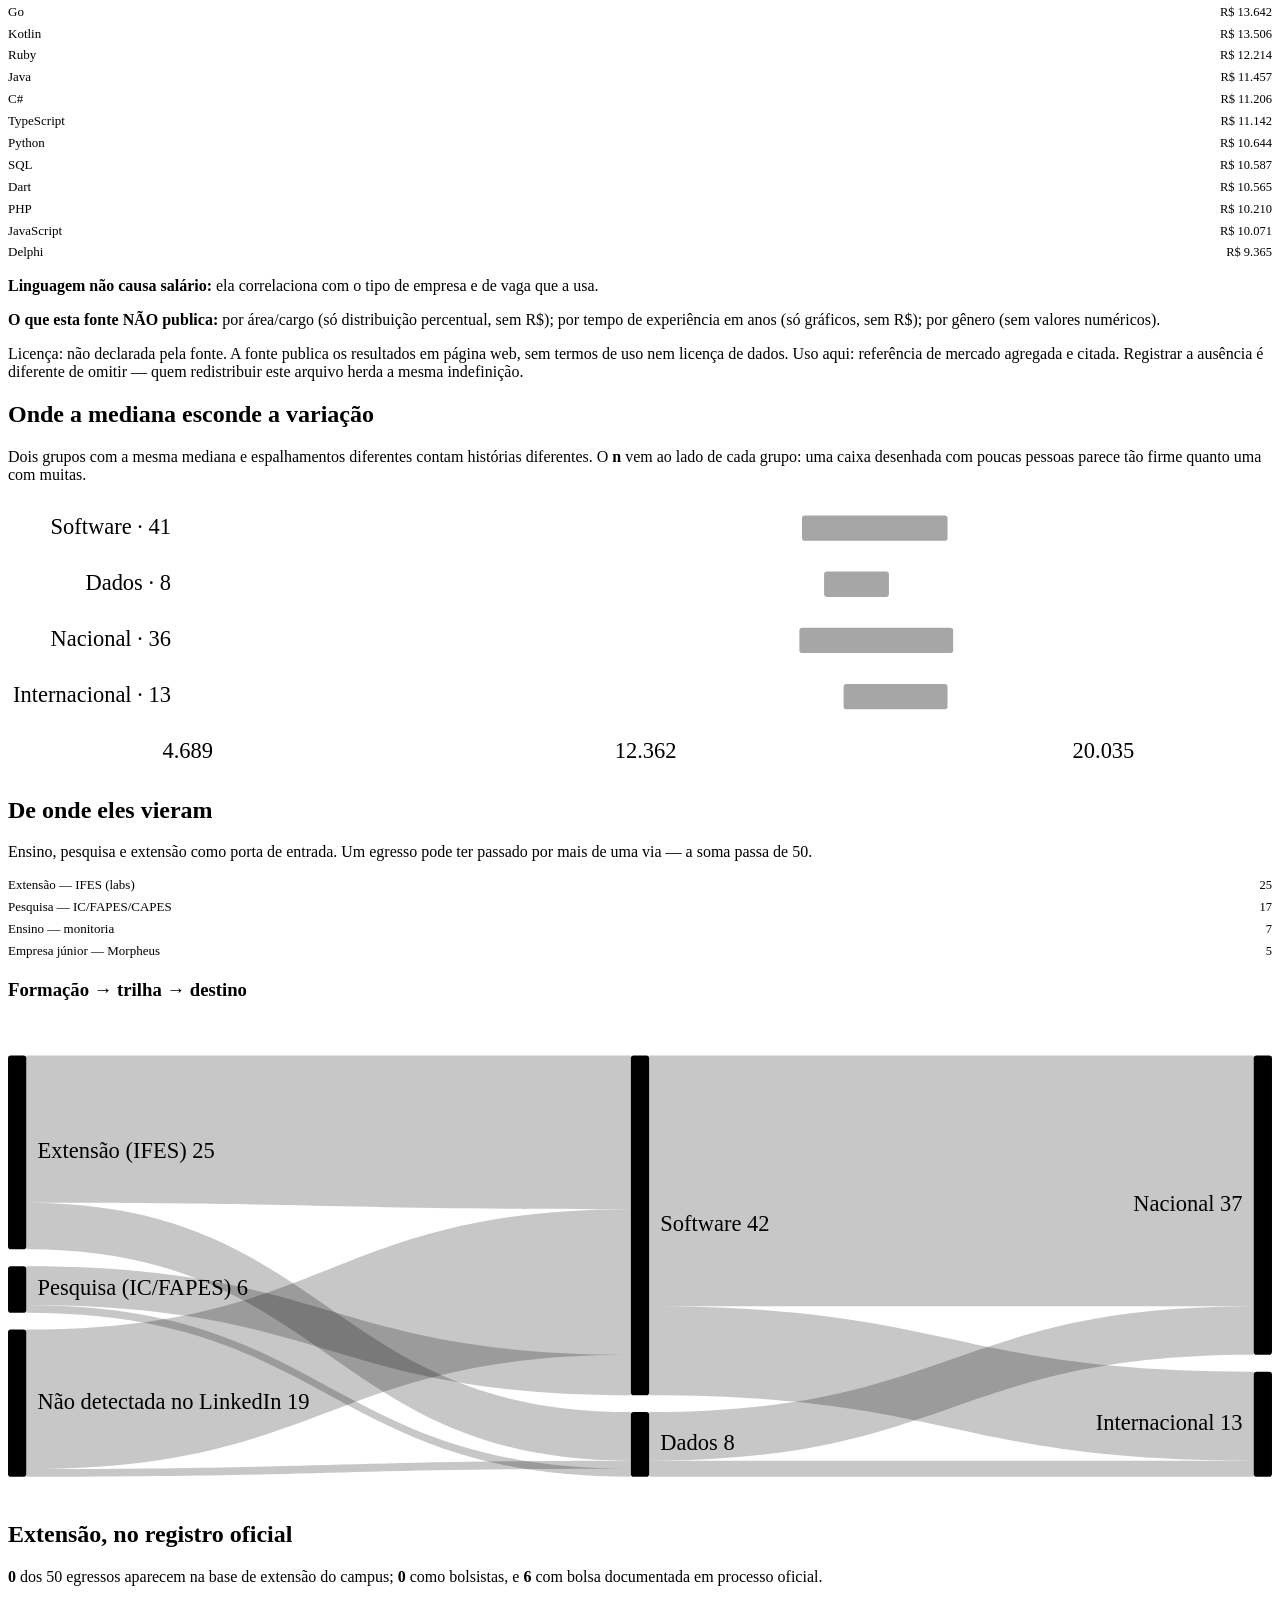
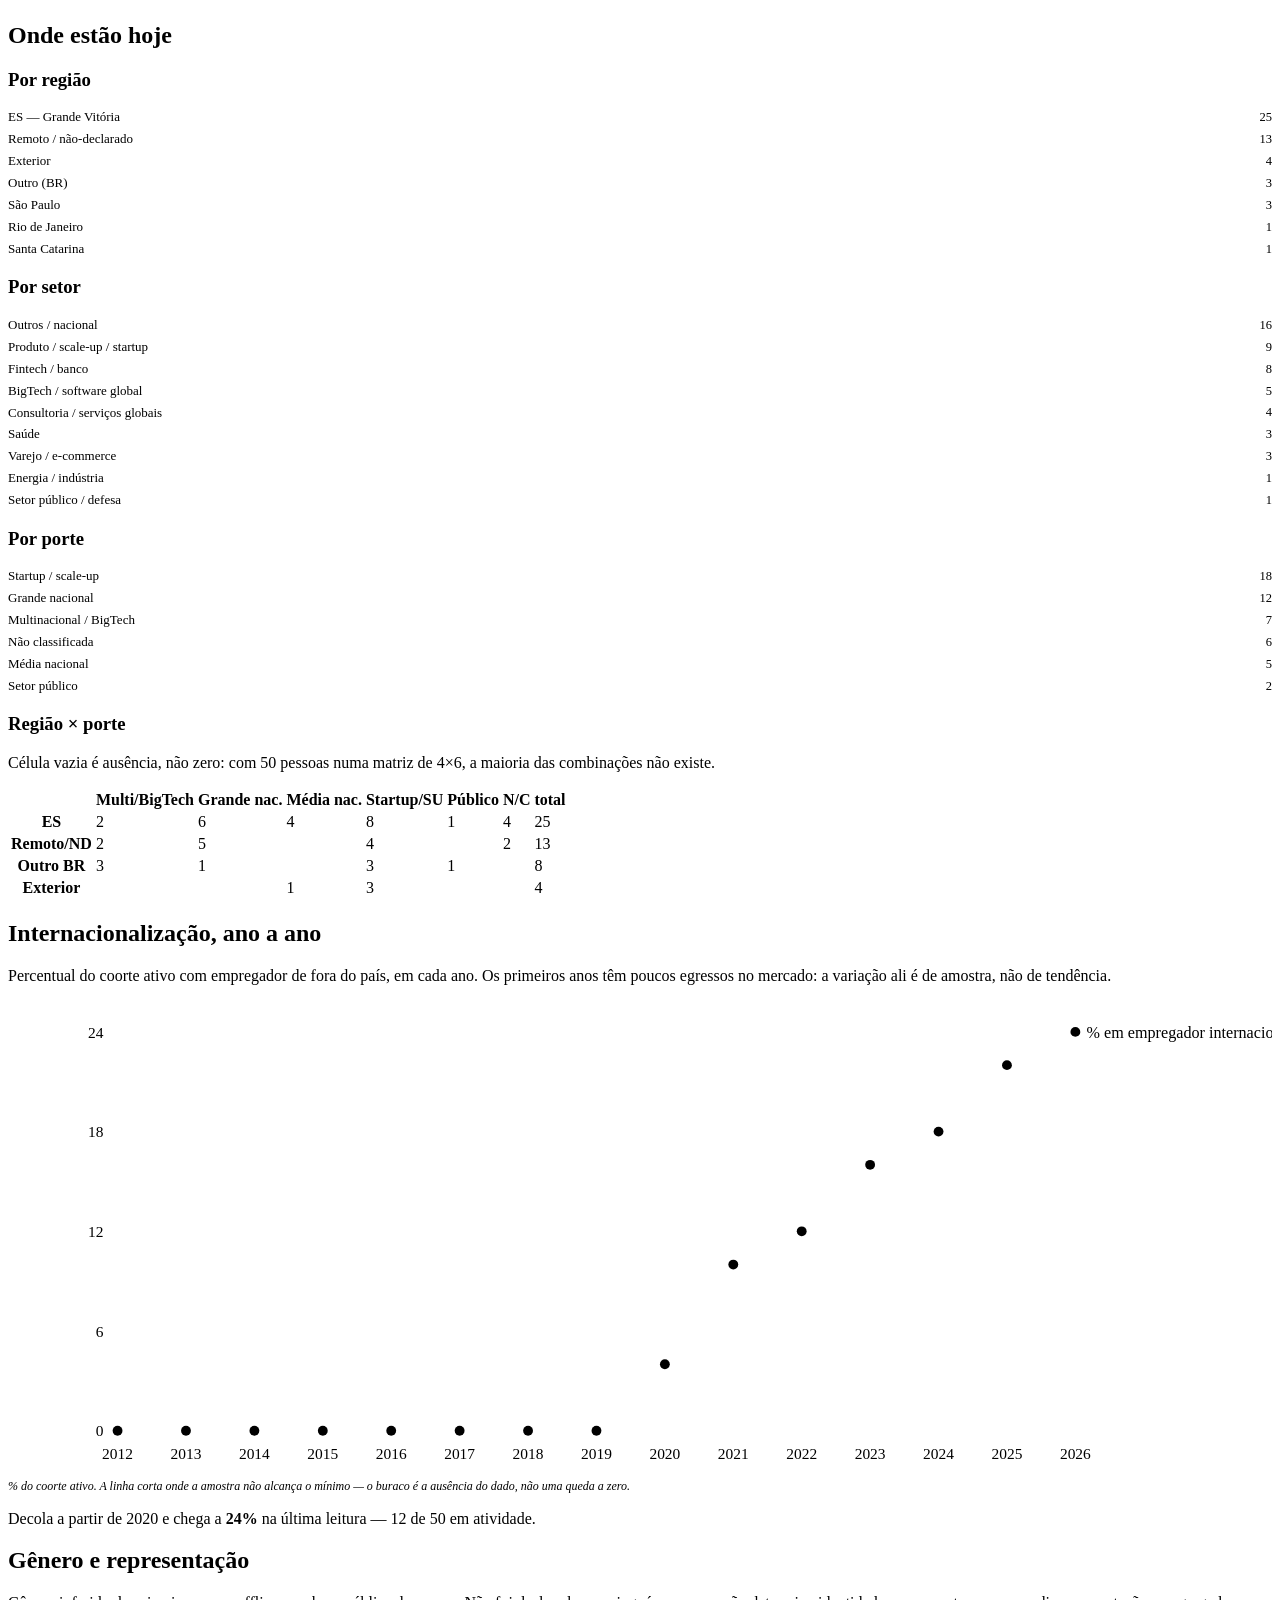
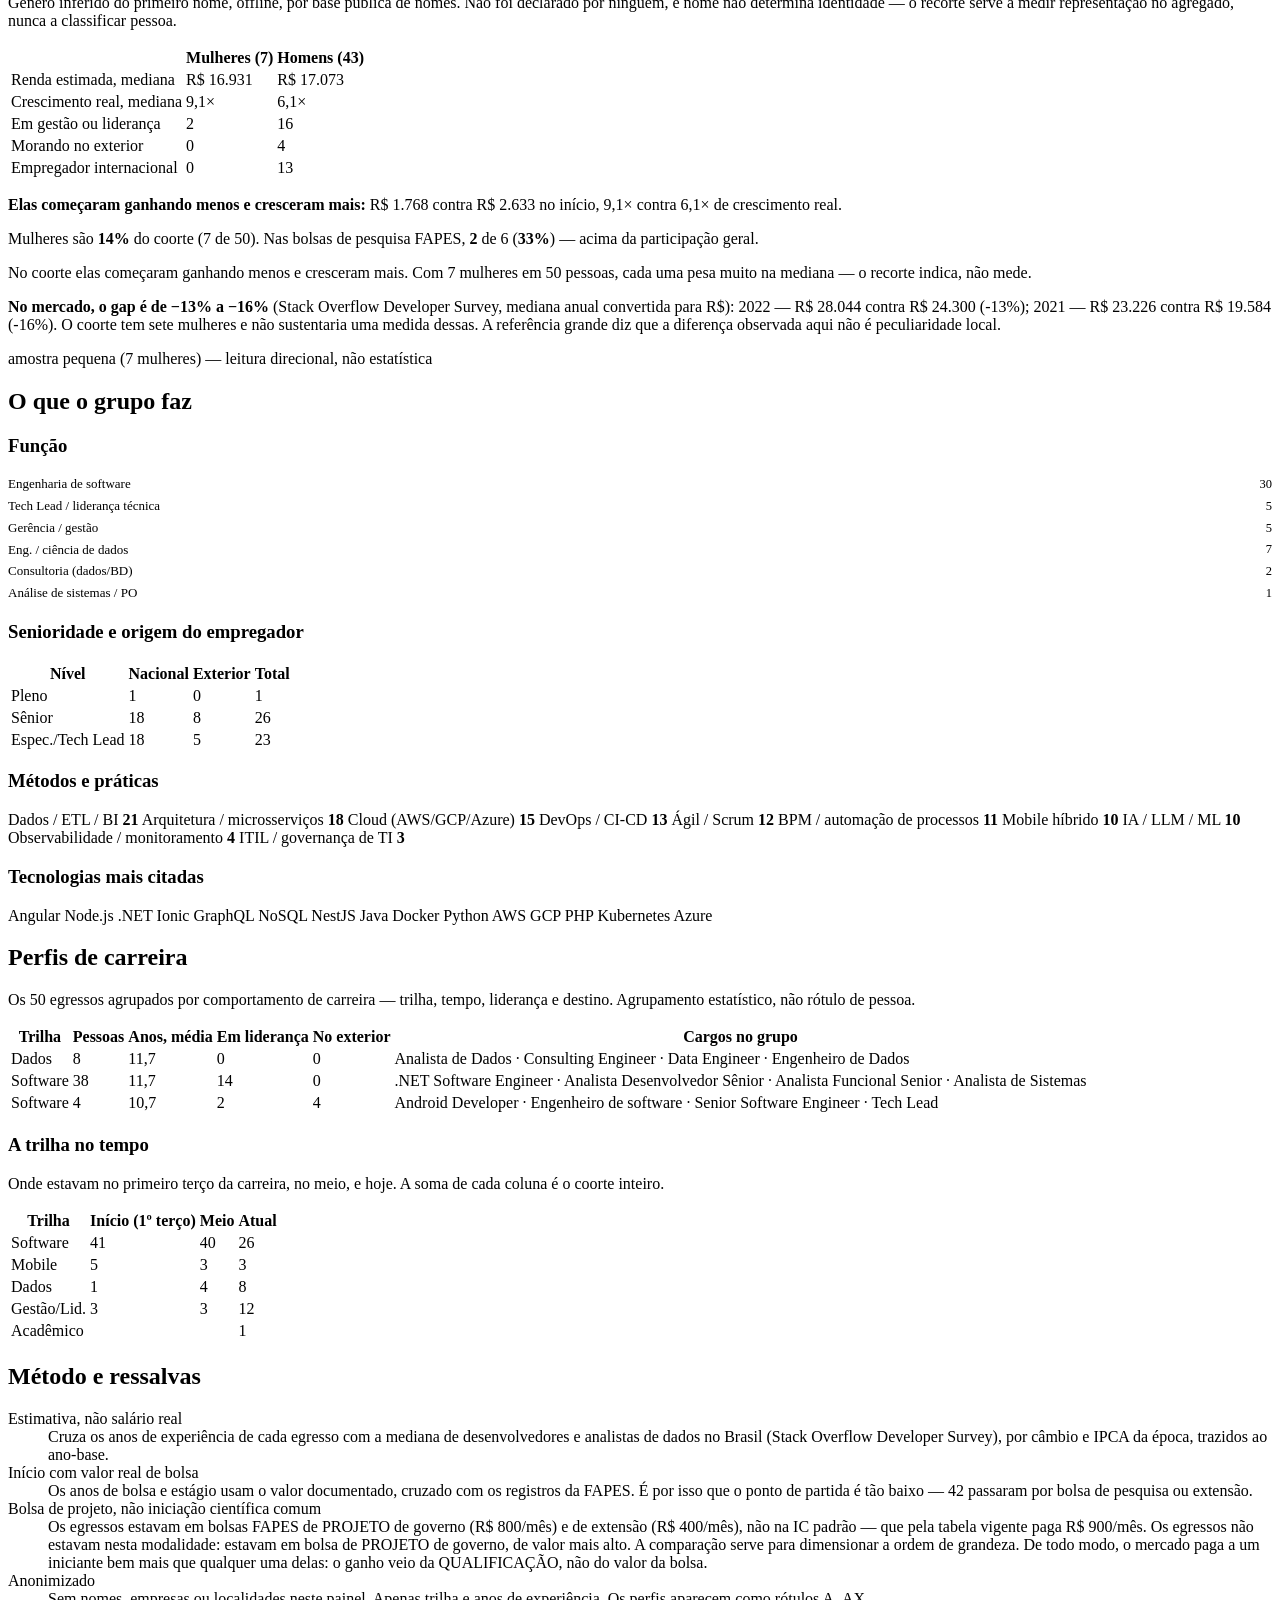
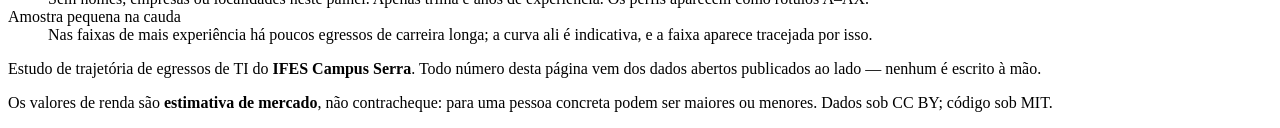
==== commit 9c5928af: "site: ECA com 37 egressos identificados e trajetória, conta dos processados fechada, IPCA do mês Co-" ====
--- a/index.html
+++ b/index.html
@@ -103,10 +103,10 @@
 </span> </p>  <p class="bloco-nota" data-astro-cid-j7pv25f6><b data-astro-cid-j7pv25f6>ESTIMATIVA de mercado. Cada egresso é precificado pela mediana da faixa de experiência dele — dois com os mesmos anos recebem o mesmo valor estimado. Nenhum salário foi coletado de ninguém.</b></p> <p class="bloco-nota" data-astro-cid-j7pv25f6>
 O ponto de partida é tão baixo porque os anos de bolsa usam o valor documentado:
 R$ 800/mês em 2018 — o equivalente a
-<b data-astro-cid-j7pv25f6>R$ 1.205/mês</b> em poder de compra de hoje.
+<b data-astro-cid-j7pv25f6>R$ 1.208/mês</b> em poder de compra de hoje.
 Bolsa FAPES de projeto de governo (nível VI). A bolsa de extensão anterior valia
 R$ 400/mês (2013–2014) —
-R$ 815 em poder de compra de hoje.
+R$ 817 em poder de compra de hoje.
 </p> <p class="bloco-nota" data-astro-cid-j7pv25f6>
 O mercado paga hoje <b data-astro-cid-j7pv25f6>R$ 2.587/mês</b> a um iniciante —
       cerca de <b data-astro-cid-j7pv25f6>2,1×</b> o valor real
